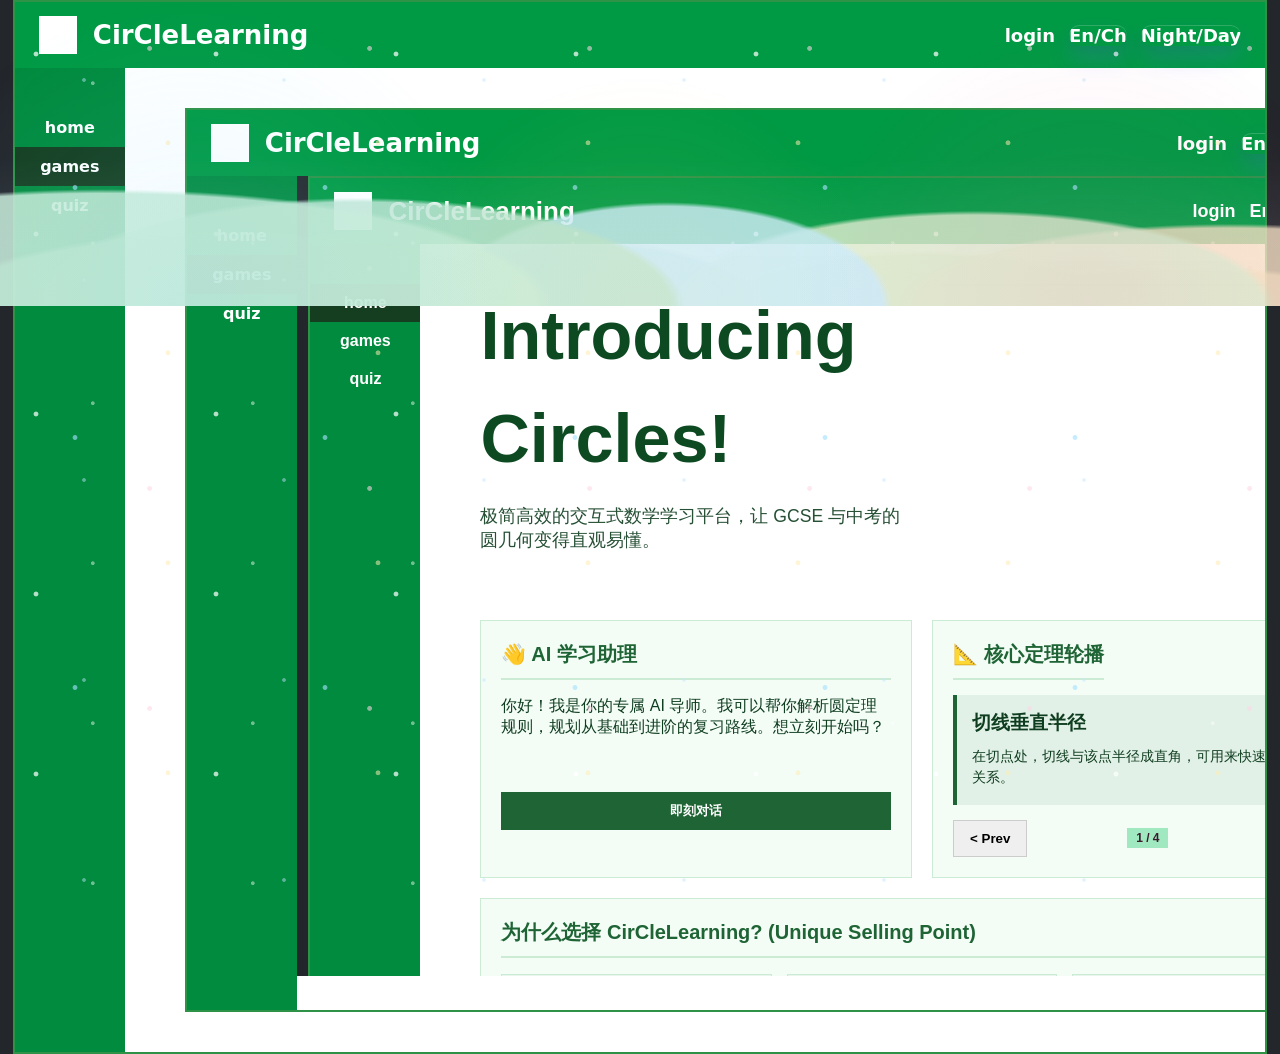
==== game.html @ 11c66ec5 "style: unify HTML UI with green template style and reorganize file structure" ====
<!doctype html>
<html lang="zh-CN">
<head>
  <meta charset="UTF-8" />
  <meta name="viewport" content="width=device-width, initial-scale=1.0" />
  <title>Circle Geometry Studio - Games</title>
  <link rel="stylesheet" href="styles/template.css" />
  <link rel="stylesheet" href="styles/game.css" />
</head>
<body class="doc_page">
  <div class="doc_container">
    <div class="doc_top_bar">
      <div class="top_brand">
        <div class="top_logo_square"></div>
        <div class="top_title">CirCleLearning</div>
      </div>
      <div class="top_actions">
        <span>login</span>
        <button id="toggle_lang">En/Ch</button>
        <button id="toggle_mode">Night/Day</button>
      </div>
    </div>
    
    <div class="doc_layout">
      <aside class="doc_sidebar">
        <a href="index.html" class="doc_nav_item ">home</a>
        <a href="game.html" class="doc_nav_item active">games</a>
        <a href="quiz.html" class="doc_nav_item ">quiz</a>
      </aside>

      <article class="doc_main">

  <div class="doc_container">
    <div class="doc_top_bar">
      <div class="top_brand">
        <div class="top_logo_square"></div>
        <div class="top_title">CirCleLearning</div>
      </div>
      <div class="top_actions">
        <span>login</span>
        <button id="toggle_lang">En/Ch</button>
        <button id="toggle_mode">Night/Day</button>
      </div>
    </div>
    
    <div class="doc_layout">
      <aside class="doc_sidebar">
        <a href="index.html" class="doc_nav_item">home</a>
        <a href="game.html" class="doc_nav_item active">games</a>
        <a href="quiz.html" class="doc_nav_item">quiz</a>
      </aside>

      <article class="doc_main" style="padding:0;">
        <iframe src="../index.html" style="width:100%; height:800px; border:none;"></iframe>
      </article>
    </div>
  </div>
      </article>
    </div>
  </div>
  <script src="assets/app.js"></script>
  <script src="assets/game.js"></script>
</body>
</html>
---- styles/template.css ----
:root {
  --theme_color: #1f6435;
  --sub_color: #3aa047;
  --highlight_color: #a0e8bf;
  --bg_color: #ffffff;
  --bg_color_night: #1a2f23;
  --text_color: #0f3d1f;
  --text_color_night: #e6f7ea;
  --card_color: #f3fdf6;
  --card_color_night: #112618;
  --line_color: #ccebd4;
  --line_color_night: #2d5e38;
}

* {
  box-sizing: border-box;
  border-radius: 0 !important;
}

body {
  margin: 0;
  font-family: "Trebuchet MS", "Segoe UI", sans-serif;
  background:
    radial-gradient(circle at 20% 12%, rgba(68, 113, 194, 0.2), transparent 40%),
    radial-gradient(circle at 80% 88%, rgba(232, 160, 191, 0.18), transparent 42%),
    var(--bg_color);
  color: var(--text_color);
}

body.night {
  background:
    radial-gradient(circle at 20% 12%, rgba(68, 113, 194, 0.15), transparent 40%),
    radial-gradient(circle at 80% 88%, rgba(232, 160, 191, 0.14), transparent 42%),
    var(--bg_color_night);
  color: var(--text_color_night);
}

a {
  color: inherit;
  text-decoration: none;
}

.site_header {
  position: sticky;
  top: 0;
  z-index: 10;
  background: linear-gradient(90deg, var(--theme_color), var(--sub_color));
  color: #fff;
  border-bottom: 3px solid #08214d;
}

.header_inner {
  width: min(1180px, 92vw);
  margin: 0 auto;
  display: flex;
  align-items: center;
  justify-content: space-between;
  gap: 14px;
  padding: 14px 0;
}

.brand {
  display: flex;
  align-items: center;
  gap: 10px;
  font-weight: 800;
  letter-spacing: 0.2px;
}

.brand img {
  width: 36px;
  height: 36px;
}

.header_tools {
  display: flex;
  align-items: center;
  gap: 10px;
}

.btn {
  border: 0;
  border-radius: 999px;
  padding: 10px 16px;
  font-weight: 700;
  cursor: pointer;
  transition: transform 0.2s ease, opacity 0.2s ease;
}

.btn:hover {
  transform: translateY(-1px);
}

.btn_primary {
  background: var(--theme_color);
  color: #fff;
}

.btn_secondary {
  background: var(--sub_color);
  color: #fff;
}

.btn_ghost {
  background: #fff;
  color: var(--theme_color);
}

body.night .btn_ghost {
  background: #2b1d57;
  color: #fff;
}

.page_main {
  width: min(1180px, 92vw);
  margin: 22px auto 46px;
  display: grid;
  gap: 18px;
}

.hero {
  display: grid;
  grid-template-columns: 1.05fr 0.95fr;
  gap: 18px;
  background: var(--card_color);
  border: 1px solid var(--line_color);
  border-radius: 20px;
  padding: 24px;
}

body.night .hero,
body.night .panel,
body.night .contact_box,
body.night .rule_show,
body.night .value_card,
body.night .challenge_card,
body.night .quiz_card {
  background: var(--card_color_night);
  border-color: var(--line_color_night);
}

.hero h1 {
  margin: 0;
  font-size: clamp(34px, 4vw, 56px);
  line-height: 1.05;
  color: var(--theme_color);
}

body.night .hero h1,
body.night .rule_show h2,
body.night .panel h2,
body.night .value_card h3,
body.night .challenge_card h3,
body.night .quiz_card h3 {
  color: #8fb5ff;
}

.hero p {
  margin: 10px 0 0;
  font-size: clamp(16px, 1.6vw, 20px);
  line-height: 1.45;
}

.hero_actions {
  display: flex;
  flex-wrap: wrap;
  gap: 10px;
  margin-top: 20px;
}

.hero_media {
  border-radius: 16px;
  border: 1px solid var(--line_color);
  overflow: hidden;
  background: #fff;
}

.hero_media img {
  width: 100%;
  height: 100%;
  object-fit: cover;
  display: block;
}

.grid_two {
  display: grid;
  grid-template-columns: 1fr 1fr;
  gap: 18px;
}

.panel,
.rule_show,
.contact_box,
.value_card,
.challenge_card,
.quiz_card {
  border: 1px solid var(--line_color);
  border-radius: 16px;
  background: var(--card_color);
  padding: 20px;
}

.panel h2,
.rule_show h2,
.contact_box h2,
.section_title {
  margin: 0;
  color: var(--theme_color);
  font-size: clamp(24px, 2.4vw, 34px);
}

.rule_item {
  margin-top: 14px;
  padding: 14px;
  border-radius: 12px;
  border: 1px dashed var(--sub_color);
  background: rgba(68, 113, 194, 0.08);
  min-height: 126px;
}

body.night .rule_item {
  background: rgba(143, 181, 255, 0.12);
}

.rule_item h3 {
  margin: 0;
  font-size: 20px;
}

.rule_item p {
  margin: 10px 0 0;
  line-height: 1.5;
}

.slider_ctrl {
  margin-top: 12px;
  display: flex;
  align-items: center;
  justify-content: space-between;
}

.badge {
  display: inline-block;
  padding: 3px 9px;
  border-radius: 999px;
  background: var(--highlight_color);
  color: #3c1a2d;
  font-size: 12px;
  font-weight: 700;
}

.value_grid {
  display: grid;
  grid-template-columns: repeat(3, minmax(0, 1fr));
  gap: 14px;
}

.value_card h3,
.challenge_card h3,
.quiz_card h3 {
  margin: 0 0 8px;
  font-size: 20px;
  color: var(--theme_color);
}

.value_card p,
.challenge_card p,
.quiz_card p {
  margin: 0;
  line-height: 1.45;
}

.form_grid {
  margin-top: 14px;
  display: grid;
  gap: 10px;
}

label {
  font-size: 14px;
  font-weight: 700;
}

input,
textarea,
select {
  width: 100%;
  border: 1px solid #b8caef;
  border-radius: 10px;
  padding: 11px 12px;
  font: inherit;
}

body.night input,
body.night textarea,
body.night select {
  border-color: #5f4e9f;
  background: #2a1d54;
  color: #f7f9ff;
}

textarea {
  min-height: 110px;
  resize: vertical;
}

.page_footer {
  width: min(1180px, 92vw);
  margin: 0 auto 34px;
  color: #4f6491;
  font-size: 14px;
}

body.night .page_footer {
  color: #a9b9ea;
}

.status_ok {
  color: #0f8c4a;
  font-weight: 700;
}

.status_bad {
  color: #9f2439;
  font-weight: 700;
}

@media (max-width: 980px) {
  .hero {
    grid-template-columns: 1fr;
  }

  .grid_two,
  .value_grid {
    grid-template-columns: 1fr;
  }
}

/* Development document layout: green top bar + deep green side nav + square corners. */
.doc_page {
  background: #23262b;
}

.doc_container {
  width: min(1280px, 98vw);
  margin: 0 auto;
  background: #f1f1f1;
  border: 2px solid #2e9346;
  border-radius: 0;
  overflow: hidden;
}

.doc_top_bar {
  height: 66px;
  background: #009a44;
  display: flex;
  align-items: center;
  justify-content: space-between;
  padding: 0 24px;
  color: white;
}

.top_brand {
  display: flex;
  align-items: center;
  gap: 16px;
}

.top_logo_square {
  width: 38px;
  height: 38px;
  background: white;
}

.top_title {
  font-size: 26px;
  font-weight: bold;
}

.top_actions {
  display: flex;
  align-items: center;
  gap: 14px;
  font-size: 18px;
  font-weight: bold;
}

.top_actions span,
.top_actions button {
  color: white;
  background: none;
  border: none;
  font: inherit;
  cursor: pointer;
  padding: 0;
}

.doc_layout {
  display: grid;
  grid-template-columns: 110px 1fr;
  min-height: calc(100vh - 66px);
}

.doc_sidebar {
  background: #008b3e;
  padding-top: 40px;
}

.doc_nav_item {
  display: block;
  width: 100%;
  padding: 10px 0;
  border: 0;
  background: transparent;
  color: white;
  text-align: center;
  font-size: 16px;
  font-weight: bold;
  cursor: pointer;
}

.doc_nav_item.active {
  background: #143e1f;
}

.doc_main {
  background: #ffffff;
  padding: 40px 60px;
}

.intro_layout {
  display: grid;
  grid-template-columns: 1fr 1fr;
  gap: 40px;
  align-items: flex-start;
}

.intro_text h1 {
  margin: 0;
  font-size: clamp(60px, 6vw, 90px);
  color: #0d4a22;
  font-weight: bold;
  line-height: 1.5;
}

.intro_image img {
  width: 100%;
  border: 1px solid #ddd;
}

/* Homepage Document Features Style */
.homepage_content {
  display: flex;
  flex-direction: column;
}

.content_grid {
  display: grid;
  grid-template-columns: 1fr 1fr;
  gap: 20px;
}

@media (max-width: 900px) {
  .content_grid, .intro_layout {
    grid-template-columns: 1fr;
  }
}

.card {
  background: var(--card_color);
  border: 1px solid var(--line_color);
  padding: 20px;
  color: var(--text_color);
}

body.night .card {
  background: var(--card_color_night);
  border-color: var(--line_color_night);
  color: var(--text_color_night);
}

.card h2 {
  margin-top: 0;
  color: var(--theme_color);
  font-size: 20px;
  border-bottom: 2px solid var(--line_color);
  padding-bottom: 10px;
}

.rule_box {
  background: rgba(31, 100, 53, 0.08);
  padding: 15px;
  min-height: 110px;
  border-left: 4px solid var(--theme_color);
}

body.night .rule_box {
  background: rgba(160, 232, 191, 0.1);
}

.slider_controls {
  display: flex;
  justify-content: space-between;
  margin-top: 15px;
  align-items: center;
}

.usp_grid {
  display: grid;
  grid-template-columns: repeat(3, 1fr);
  gap: 15px;
  margin-top: 15px;
}

@media (max-width: 768px) {
  .usp_grid {
    grid-template-columns: 1fr;
  }
}

.usp_item {
  background: rgba(31, 100, 53, 0.05);
  padding: 15px;
  border: 1px solid var(--line_color);
}

body.night .usp_item {
  background: rgba(160, 232, 191, 0.05);
  border-color: var(--line_color_night);
}

.usp_item h3 {
  margin: 0 0 10px 0;
  font-size: 16px;
  color: var(--sub_color);
}

.ad_placeholder {
  background: rgba(0, 0, 0, 0.02);
  border: 2px dashed var(--sub_color);
  height: 200px;
  display: flex;
  align-items: center;
  justify-content: center;
  text-align: center;
  color: #666;
  padding: 20px;
}

body.night .ad_placeholder {
  background: rgba(255, 255, 255, 0.02);
  color: #bbb;
}

.doc_title {
  margin: 0;
  font-size: clamp(38px, 4.2vw, 64px);
  line-height: 1.06;
  color: #1f6435;
  font-weight: 900;
}

.doc_lead {
  margin: 10px 0 0;
  font-size: clamp(15px, 1.3vw, 26px);
  line-height: 1.42;
  max-width: 960px;
}

.doc_grid {
  margin-top: 18px;
  display: grid;
  grid-template-columns: 1fr 1fr;
  gap: 10px;
}

.doc_card {
  background: #f7f7f7;
  border: 1px solid #d4d4d4;
  border-radius: 0;
  padding: 12px;
}

.doc_card h3 {
  margin: 0 0 8px;
  font-size: 34px;
  line-height: 1.03;
  color: #1f6435;
}

.doc_card ul {
  margin: 0;
  padding-left: 18px;
  line-height: 1.4;
  font-size: 12px;
}

.doc_block {
  margin-top: 12px;
  background: #f7f7f7;
  border: 1px solid #d4d4d4;
  border-radius: 0;
  padding: 10px;
}

.doc_block h3 {
  margin: 0 0 8px;
  color: #1f6435;
  font-size: 16px;
}

.doc_code {
  margin: 0;
  background: #eef3ef;
  border: 1px solid #d2ddd4;
  border-radius: 0;
  padding: 10px;
  font-size: 12px;
  line-height: 1.35;
  overflow-x: auto;
}

@media (max-width: 900px) {
  .doc_layout {
    grid-template-columns: 1fr;
  }

  .doc_sidebar {
    display: grid;
    grid-template-columns: repeat(2, minmax(0, 1fr));
    padding-top: 0;
  }

  .doc_grid {
    grid-template-columns: 1fr;
  }
}
---- styles/game.css ----
:root {
    --bg-1: #eef4ff;
    --bg-2: #dce8ff;
    --bg-3: #fff4e7;
    --bg-4: #f7f1ff;

    --surface: rgba(255, 255, 255, 0.72);
    --surface-strong: rgba(255, 255, 255, 0.84);
    --surface-soft: rgba(255, 249, 241, 0.78);

    --text-1: #23325f;
    --text-2: #55658f;
    --text-3: #7d88a8;

    --primary: #5c6cff;
    --primary-2: #7b5cff;
    --pink: #f45aa6;
    --gold: #ffb84d;
    --orange: #ff9a62;
    --green: #39c985;
    --cyan: #7ed7ff;

    --border-light: rgba(255,255,255,0.75);
    --border-soft: rgba(130, 160, 255, 0.16);

    --shadow-xs: 0 4px 10px rgba(68, 89, 170, 0.06);
    --shadow-sm: 0 10px 24px rgba(68, 89, 170, 0.10);
    --shadow-md: 0 18px 36px rgba(68, 89, 170, 0.14);
    --shadow-lg: 0 28px 56px rgba(68, 89, 170, 0.18);

    --radius-sm: 18px;
    --radius-md: 26px;
    --radius-lg: 34px;
    --radius-xl: 44px;

    --transition: 0.28s cubic-bezier(0.22, 1, 0.36, 1);
}

* {
    margin: 0;
    padding: 0;
    box-sizing: border-box;
}

html {
    min-height: 100%;
    scroll-behavior: smooth;
}

body {
    font-family: 'Quicksand', 'Inter', 'PingFang SC', 'Microsoft YaHei', system-ui, -apple-system, sans-serif;
    min-height: 100vh;
    color: var(--text-1);
    overflow-x: hidden;
    position: relative;
    background:
        radial-gradient(circle at 12% 18%, rgba(255,255,255,0.85) 0 8%, transparent 20%),
        radial-gradient(circle at 84% 16%, rgba(255,220,240,0.72) 0 7%, transparent 18%),
        radial-gradient(circle at 78% 78%, rgba(255,232,173,0.62) 0 8%, transparent 18%),
        radial-gradient(circle at 20% 78%, rgba(179,233,255,0.55) 0 7%, transparent 18%),
        linear-gradient(145deg, var(--bg-1) 0%, var(--bg-2) 35%, var(--bg-4) 68%, var(--bg-3) 100%);
    transition: background 0.4s ease, color 0.3s ease;
}

body::before,
body::after {
    content: "";
    position: fixed;
    inset: 0;
    pointer-events: none;
    z-index: 0;
}

body::before {
    background:
        radial-gradient(circle at 20% 30%, rgba(255,255,255,0.7) 0 2px, transparent 2.6px),
        radial-gradient(circle at 68% 22%, rgba(255,214,232,0.6) 0 2px, transparent 2.7px),
        radial-gradient(circle at 80% 68%, rgba(255,236,178,0.55) 0 2px, transparent 2.6px),
        radial-gradient(circle at 30% 75%, rgba(164,224,255,0.6) 0 2px, transparent 2.7px);
    background-size: 180px 180px, 220px 220px, 210px 210px, 250px 250px;
    animation: floatParticles 22s linear infinite;
    opacity: 0.95;
}

body::after {
    background:
        radial-gradient(circle at 50% 0%, rgba(255,255,255,0.22), transparent 32%),
        linear-gradient(to top, rgba(255,255,255,0.12), transparent 26%);
    animation: ambientGlow 8s ease-in-out infinite alternate;
}

@keyframes floatParticles {
    0% { transform: translate3d(0, 0, 0); }
    100% { transform: translate3d(-36px, 28px, 0); }
}

@keyframes ambientGlow {
    0% { opacity: 0.7; }
    100% { opacity: 1; }
}

.game-container {
    max-width: 1320px;
    margin: 0 auto;
    padding: 22px 24px 44px;
    position: relative;
    z-index: 2;
}

.game-container::before {
    content: "";
    position: absolute;
    inset: 0;
    pointer-events: none;
    background:
        radial-gradient(circle at top center, rgba(255,255,255,0.38), transparent 20%),
        linear-gradient(180deg, rgba(255,255,255,0.06), transparent 18%);
    z-index: -1;
}

/* Header */
.game-header {
    position: relative;
    text-align: center;
    margin-bottom: 32px;
    padding: 22px 28px 24px;
    border-radius: 999px;
    background:
        linear-gradient(135deg, rgba(255,255,255,0.78), rgba(255,247,238,0.70)),
        rgba(255,255,255,0.56);
    border: 1px solid var(--border-light);
    backdrop-filter: blur(14px) saturate(1.15);
    -webkit-backdrop-filter: blur(14px) saturate(1.15);
    box-shadow: var(--shadow-lg);
    overflow: hidden;
}

.game-header::before {
    content: "";
    position: absolute;
    inset: 0;
    pointer-events: none;
    background:
        radial-gradient(circle at 18% 18%, rgba(255,255,255,0.5), transparent 16%),
        radial-gradient(circle at 84% 30%, rgba(255,204,228,0.32), transparent 18%),
        linear-gradient(110deg, transparent 20%, rgba(255,255,255,0.24) 50%, transparent 80%);
    animation: sheenMove 9s linear infinite;
}

@keyframes sheenMove {
    0% { transform: translateX(-12%); }
    100% { transform: translateX(12%); }
}

#gameTitle {
    position: relative;
    z-index: 1;
    font-size: clamp(2rem, 4vw, 3rem);
    font-weight: 800;
    line-height: 1.1;
    letter-spacing: -0.04em;
    margin-bottom: 10px;
    background: linear-gradient(135deg, #3f5dd8, #7a44d7, #f45aa6);
    background-clip: text;
    -webkit-background-clip: text;
    color: transparent;
    text-shadow: 0 12px 30px rgba(110, 92, 255, 0.10);
}

.score-board {
    position: relative;
    z-index: 1;
    display: inline-flex;
    align-items: center;
    gap: 26px;
    flex-wrap: wrap;
    padding: 10px 22px;
    margin-top: 4px;
    border-radius: 999px;
    background: rgba(255,255,255,0.76);
    border: 1px solid rgba(255,255,255,0.85);
    box-shadow: inset 0 1px 0 rgba(255,255,255,0.8), var(--shadow-xs);
    font-size: 1.04rem;
    font-weight: 700;
    color: var(--text-1);
}

.control-group {
    position: relative;
    z-index: 1;
    display: flex;
    gap: 14px;
    margin-top: 18px;
    justify-content: center;
    flex-wrap: wrap;
}

button,
select {
    font-family: inherit;
    border: none;
    outline: none;
    border-radius: 999px !important;
    transition:
        transform var(--transition),
        box-shadow var(--transition),
        background var(--transition),
        opacity var(--transition),
        color var(--transition);
    cursor: pointer;
}

button {
    position: relative;
    overflow: hidden;
    padding: 10px 20px;
    font-size: 0.94rem;
    font-weight: 700;
    color: #fff;
    background: linear-gradient(135deg, var(--primary), var(--primary-2), #9f51f0);
    box-shadow:
        0 10px 20px rgba(98, 103, 255, 0.24),
        inset 0 1px 0 rgba(255,255,255,0.22);
}

button::before {
    content: "";
    position: absolute;
    inset: 0;
    pointer-events: none;
    background: linear-gradient(120deg, transparent 25%, rgba(255,255,255,0.35) 50%, transparent 75%);
    transform: translateX(-120%);
    transition: transform 0.65s ease;
}

button:hover {
    transform: translateY(-3px) scale(1.02);
    box-shadow:
        0 16px 28px rgba(98, 103, 255, 0.30),
        inset 0 1px 0 rgba(255,255,255,0.25);
}

button:hover::before {
    transform: translateX(120%);
}

button:active {
    transform: translateY(0) scale(0.98);
}

select {
    min-width: 130px;
    padding: 10px 16px;
    background: rgba(255,255,255,0.86);
    border: 1px solid rgba(194, 210, 255, 0.9);
    color: var(--text-1);
    font-weight: 600;
    box-shadow: var(--shadow-xs);
}

/* Level select */
.level-select {
    text-align: center;
}

.level-select h2 {
    font-size: clamp(1.7rem, 3vw, 2.2rem);
    font-weight: 800;
    letter-spacing: -0.03em;
    margin-bottom: 18px;
    background: linear-gradient(135deg, #3957d3, #9447da, #ff7394);
    background-clip: text;
    -webkit-background-clip: text;
    color: transparent;
}

.level-grid {
    display: grid;
    grid-template-columns: repeat(auto-fill, minmax(210px, 1fr));
    gap: 24px;
    margin-top: 28px;
}

.level-card {
    position: relative;
    overflow: hidden;
    text-align: center;
    padding: 22px 14px 18px;
    border-radius: 34px;
    cursor: pointer;
    background:
        linear-gradient(180deg, rgba(255,255,255,0.92), rgba(255,247,239,0.82)),
        rgba(255,255,255,0.68);
    border: 1px solid rgba(255,255,255,0.82);
    box-shadow: var(--shadow-md);
    backdrop-filter: blur(12px) saturate(1.15);
    -webkit-backdrop-filter: blur(12px) saturate(1.15);
    transition:
        transform var(--transition),
        box-shadow var(--transition),
        border-color var(--transition),
        background var(--transition),
        opacity var(--transition);
    isolation: isolate;
}

.level-card::before {
    content: "";
    position: absolute;
    left: -22px;
    top: -22px;
    width: 110px;
    height: 110px;
    border-radius: 50%;
    background: radial-gradient(circle, rgba(111,121,255,0.24), transparent 70%);
    animation: levelFloat 8s ease-in-out infinite alternate;
    z-index: -1;
}

.level-card::after {
    content: "✦";
    position: absolute;
    right: 16px;
    top: 14px;
    font-size: 1.4rem;
    color: rgba(244, 90, 166, 0.28);
    text-shadow: 0 0 10px rgba(244, 90, 166, 0.18);
}

@keyframes levelFloat {
    0% { transform: translate(0, 0) scale(1); }
    100% { transform: translate(14px, 10px) scale(1.08); }
}

.level-card:hover {
    transform: translateY(-10px) scale(1.02);
    background:
        linear-gradient(180deg, rgba(255,255,255,0.98), rgba(255,244,249,0.86)),
        rgba(255,255,255,0.82);
    border-color: rgba(244, 90, 166, 0.34);
    box-shadow:
        0 26px 44px rgba(92, 108, 255, 0.18),
        0 10px 20px rgba(244, 90, 166, 0.10);
}

.level-card.locked {
    opacity: 0.56;
    filter: grayscale(0.15);
    cursor: not-allowed;
    transform: none !important;
}

.level-card.locked::after {
    content: "🔒";
    color: rgba(96, 108, 140, 0.45);
}

.level-number {
    font-size: 2.55rem;
    line-height: 1;
    font-weight: 800;
    letter-spacing: -0.05em;
    margin-bottom: 8px;
    background: linear-gradient(145deg, #263a75, #6a4cd8, #ff7698);
    background-clip: text;
    -webkit-background-clip: text;
    color: transparent;
}

.level-stars {
    margin-top: 8px;
    font-size: 1.24rem;
    letter-spacing: 5px;
    color: var(--gold);
    text-shadow: 0 4px 12px rgba(255, 184, 77, 0.24);
}

.hidden {
    display: none !important;
}
.game-screen {
    display: grid;
    grid-template-columns: 1fr 330px;
    gap: 24px;
    padding: 22px;
    border-radius: 42px;
    position: relative;
    overflow: hidden;
    background:
        linear-gradient(180deg, rgba(255,255,255,0.54), rgba(255,249,242,0.40)),
        rgba(255,255,255,0.28);
    border: 1px solid rgba(255,255,255,0.58);
    box-shadow: var(--shadow-lg);
    backdrop-filter: blur(16px) saturate(1.18);
    -webkit-backdrop-filter: blur(16px) saturate(1.18);
}

.game-screen::before {
    content: "";
    position: absolute;
    inset: 0;
    pointer-events: none;
    background:
        radial-gradient(circle at 14% 16%, rgba(255,255,255,0.34), transparent 18%),
        radial-gradient(circle at 85% 20%, rgba(255,210,229,0.24), transparent 18%),
        radial-gradient(circle at 50% 100%, rgba(126,170,255,0.12), transparent 24%);
}

.game-top {
    grid-column: 1 / -1;
    display: flex;
    justify-content: space-between;
    align-items: center;
    gap: 14px;
    padding: 16px 24px;
    border-radius: 999px;
    background: rgba(255,255,255,0.78);
    border: 1px solid rgba(255,255,255,0.82);
    box-shadow: var(--shadow-sm);
    backdrop-filter: blur(10px);
    -webkit-backdrop-filter: blur(10px);
}

#levelTitle {
    font-size: 1.24rem;
    font-weight: 800;
    color: var(--text-1);
}

.level-info {
    display: flex;
    gap: 16px;
    flex-wrap: wrap;
    align-items: center;
    font-weight: 700;
    color: var(--text-2);
}

.mission-box {
    grid-column: 1 / -1;
    position: relative;
    overflow: hidden;
    padding: 18px 22px;
    border-radius: 28px;
    background: linear-gradient(135deg, rgba(255,245,214,0.96), rgba(255,235,247,0.90));
    border: 1px solid rgba(255,255,255,0.78);
    box-shadow: var(--shadow-sm);
}

.mission-box::before {
    content: "";
    position: absolute;
    left: 14px;
    top: 12px;
    bottom: 12px;
    width: 8px;
    border-radius: 999px;
    background: linear-gradient(180deg, var(--gold), var(--pink));
    box-shadow: 0 0 16px rgba(255, 162, 111, 0.30);
}

#missionTitle,
.mission-box h4 {
    margin-left: 16px;
    margin-bottom: 6px;
    font-size: 1.05rem;
    font-weight: 800;
    color: #9a5600;
}

#missionDesc,
.mission-box p {
    margin-left: 16px;
    color: #6d5e46;
    font-weight: 700;
    line-height: 1.65;
}

/* Canvas stage */
.canvas-container {
    position: relative;
    overflow: hidden;
    isolation: isolate;
    padding: 12px;
    border-radius: 34px;
    background:
        linear-gradient(180deg, rgba(255,255,255,0.84), rgba(255,249,241,0.72)),
        rgba(255,255,255,0.62);
    border: 1px solid rgba(255,255,255,0.84);
    box-shadow:
        0 30px 54px rgba(74, 95, 190, 0.18),
        inset 0 1px 0 rgba(255,255,255,0.85);
}

.canvas-container::before {
    content: "";
    position: absolute;
    inset: -8% -8% auto -8%;
    height: 58%;
    z-index: -1;
    pointer-events: none;
    background:
        radial-gradient(circle at 50% 20%, rgba(255,255,255,0.82), transparent 40%),
        radial-gradient(circle at 18% 26%, rgba(126,185,255,0.18), transparent 24%),
        radial-gradient(circle at 82% 28%, rgba(255,184,213,0.18), transparent 24%);
}

.canvas-container::after {
    content: "";
    position: absolute;
    inset: 0;
    border-radius: 34px;
    padding: 2px;
    background: linear-gradient(135deg, rgba(108,99,255,0.60), rgba(255,184,77,0.52), rgba(244,90,166,0.66));
    -webkit-mask:
        linear-gradient(#000 0 0) content-box,
        linear-gradient(#000 0 0);
    -webkit-mask-composite: xor;
    mask-composite: exclude;
    pointer-events: none;
    opacity: 0.88;
}

#gameCanvas {
    display: block;
    width: 100%;
    height: auto;
    border-radius: 26px;
    touch-action: none;
    cursor: grab;
    background:
        radial-gradient(circle at 50% 18%, rgba(255,255,255,0.94), rgba(242,248,255,0.96) 46%, rgba(233,241,255,0.98) 100%);
    box-shadow:
        inset 0 0 0 1px rgba(255,255,255,0.76),
        inset 0 -14px 28px rgba(95, 122, 255, 0.06);
}

#gameCanvas:active {
    cursor: grabbing;
}

/* Info panel = 学习反馈区 */
.info-box {
    position: relative;
    overflow: hidden;
    display: flex;
    flex-direction: column;
    gap: 18px;
    padding: 18px;
    border-radius: 30px;
    background:
        linear-gradient(180deg, rgba(255,255,255,0.84), rgba(255,247,240,0.76)),
        rgba(255,255,255,0.66);
    border: 1px solid rgba(255,255,255,0.84);
    box-shadow: var(--shadow-md);
    backdrop-filter: blur(10px);
    -webkit-backdrop-filter: blur(10px);
}

.info-box::before {
    content: "";
    position: absolute;
    right: -28px;
    bottom: -38px;
    width: 120px;
    height: 120px;
    border-radius: 50%;
    background: radial-gradient(circle, rgba(255,190,92,0.16), transparent 70%);
    pointer-events: none;
}

.theorem-box,
.hint-box,
.data-panel {
    position: relative;
    overflow: hidden;
    border-radius: 24px;
    padding: 15px 16px;
    box-shadow: var(--shadow-xs);
}

.theorem-box {
    background: linear-gradient(135deg, rgba(232,240,255,0.96), rgba(245,238,255,0.92));
    border: 1px solid rgba(220,229,255,0.96);
    color: var(--text-1);
    font-weight: 700;
}

.theorem-box::before {
    content: "📐";
    position: absolute;
    top: 10px;
    right: 14px;
    font-size: 1.2rem;
    opacity: 0.16;
}

.hint-box {
    background: linear-gradient(135deg, rgba(255,246,207,0.98), rgba(255,236,220,0.94));
    border: 1px solid rgba(255,230,176,0.95);
    color: #835000;
    font-weight: 700;
}

.hint-box::before {
    content: "✨";
    position: absolute;
    top: 10px;
    right: 14px;
    font-size: 1.2rem;
    opacity: 0.18;
}

.data-panel {
    background: linear-gradient(135deg, rgba(255,252,243,0.98), rgba(248,250,255,0.95));
    border: 1px solid rgba(235,240,255,0.98);
}

.data-item {
    display: flex;
    justify-content: space-between;
    align-items: center;
    gap: 12px;
    margin: 8px 0;
    padding: 10px 14px;
    border-radius: 16px;
    background: rgba(255,255,255,0.80);
    border: 1px solid rgba(239,243,255,0.96);
    box-shadow: inset 0 1px 0 rgba(255,255,255,0.8);
    color: var(--text-2);
    font-weight: 700;
}

.btn-group {
    display: flex;
    gap: 12px;
}

.btn-group button {
    flex: 1;
    min-height: 46px;
}

#submitBtn {
    background: linear-gradient(135deg, #4bcf88, #2eb872);
    box-shadow: 0 12px 24px rgba(46, 184, 114, 0.22);
}

#submitBtn:hover {
    box-shadow: 0 18px 30px rgba(46, 184, 114, 0.30);
}

#resetLevelBtn,
#backBtn {
    background: linear-gradient(135deg, var(--gold), var(--orange));
    box-shadow: 0 12px 24px rgba(255, 148, 86, 0.22);
}

#resetLevelBtn:hover,
#backBtn:hover {
    box-shadow: 0 18px 30px rgba(255, 148, 86, 0.30);
}
.modal {
    position: fixed;
    inset: 0;
    display: flex;
    align-items: center;
    justify-content: center;
    padding: 24px;
    background:
        radial-gradient(circle at center, rgba(255,255,255,0.08), rgba(0,0,0,0.48)),
        rgba(19, 26, 62, 0.28);
    backdrop-filter: blur(10px);
    -webkit-backdrop-filter: blur(10px);
    z-index: 100;
}

.modal-content {
    position: relative;
    width: min(92vw, 540px);
    padding: 32px 28px;
    text-align: center;
    border-radius: 34px;
    background:
        linear-gradient(180deg, rgba(255,255,255,0.94), rgba(255,246,238,0.90)),
        rgba(255,255,255,0.78);
    border: 1px solid rgba(255,255,255,0.84);
    box-shadow:
        0 30px 60px rgba(28, 40, 90, 0.24),
        inset 0 1px 0 rgba(255,255,255,0.82);
    animation: modalPop 0.28s ease;
}

.modal-content::before {
    content: "";
    position: absolute;
    inset: 0;
    border-radius: inherit;
    pointer-events: none;
    background:
        radial-gradient(circle at 18% 18%, rgba(255,255,255,0.5), transparent 18%),
        radial-gradient(circle at 82% 22%, rgba(255,207,223,0.28), transparent 18%);
}

@keyframes modalPop {
    from {
        opacity: 0;
        transform: translateY(14px) scale(0.96);
    }
    to {
        opacity: 1;
        transform: translateY(0) scale(1);
    }
}

.close {
    position: absolute;
    right: 18px;
    top: 16px;
    width: 38px;
    height: 38px;
    display: grid;
    place-items: center;
    border-radius: 50%;
    background: rgba(255,255,255,0.88);
    box-shadow: var(--shadow-xs);
    color: var(--text-2);
    font-size: 1.5rem;
    cursor: pointer;
    transition: transform var(--transition), box-shadow var(--transition);
}

.close:hover {
    transform: scale(1.08);
    box-shadow: var(--shadow-sm);
}

.pop-feedback {
    position: absolute;
    top: 50%;
    left: 50%;
    transform: translate(-50%, -50%);
    font-size: clamp(2.2rem, 5vw, 3.4rem);
    font-weight: 900;
    letter-spacing: -0.04em;
    background: linear-gradient(45deg, #ffcf5a, #ff8f5c, #ff5fa2);
    background-clip: text;
    -webkit-background-clip: text;
    color: transparent;
    text-shadow: 0 10px 24px rgba(255, 146, 94, 0.18);
    pointer-events: none;
    animation: pop 0.85s forwards;
}

@keyframes pop {
    0% {
        opacity: 0;
        transform: translate(-50%, -40%) scale(0.55);
    }
    35% {
        opacity: 1;
        transform: translate(-50%, -54%) scale(1.08);
    }
    100% {
        opacity: 0;
        transform: translate(-50%, -88%) scale(1);
    }
}

/* Footer */
.footer-rich {
    display: flex;
    flex-wrap: wrap;
    gap: 24px;
    margin-top: 40px;
    padding: 22px 24px;
    border-radius: 34px;
    background:
        linear-gradient(180deg, rgba(255,255,255,0.62), rgba(255,247,240,0.45)),
        rgba(255,255,255,0.34);
    border: 1px solid rgba(255,255,255,0.64);
    box-shadow: var(--shadow-md);
    backdrop-filter: blur(14px);
    -webkit-backdrop-filter: blur(14px);
}

.achievements-compact,
.fun-facts-side {
    position: relative;
    overflow: hidden;
    border-radius: 28px;
    border: 1px solid rgba(255,255,255,0.74);
    box-shadow: var(--shadow-sm);
}

.achievements-compact {
    flex: 2;
    min-width: 240px;
    padding: 16px 18px;
    background: linear-gradient(180deg, rgba(255,255,255,0.86), rgba(247,250,255,0.80));
}

.fun-facts-side {
    flex: 3;
    min-width: 260px;
    padding: 18px 22px;
    background: linear-gradient(135deg, rgba(255,249,238,0.94), rgba(255,240,228,0.88));
}

.compact-header {
    display: flex;
    justify-content: space-between;
    align-items: baseline;
    gap: 12px;
    margin-bottom: 14px;
    padding-bottom: 10px;
    border-bottom: 1px dashed rgba(255, 179, 71, 0.5);
    color: var(--text-1);
    font-size: 1.08rem;
    font-weight: 800;
}

.stars-progress-small {
    padding: 5px 12px;
    border-radius: 999px;
    background: linear-gradient(135deg, #2f467f, #4e62b5);
    color: #ffe083;
    font-size: 0.78rem;
    box-shadow: 0 8px 16px rgba(47, 70, 127, 0.16);
}

.compact-grid {
    display: flex;
    flex-wrap: wrap;
    gap: 12px;
    justify-content: flex-start;
}

.compact-grid .achievement-card {
    flex: 1 0 auto;
    min-width: 100px;
    text-align: center;
    padding: 10px 12px;
    border-radius: 20px;
    background: rgba(255,255,255,0.88);
    border: 1px solid rgba(231, 237, 255, 0.95);
    box-shadow: var(--shadow-xs);
    transition: transform var(--transition), box-shadow var(--transition), background var(--transition);
}

.compact-grid .achievement-card:hover {
    transform: translateY(-4px);
    box-shadow: var(--shadow-sm);
}

.compact-grid .achievement-card.locked {
    opacity: 0.72;
    filter: grayscale(0.3);
}

.compact-grid .achievement-card.unlocked {
    background: linear-gradient(135deg, rgba(255,247,221,0.96), rgba(255,234,220,0.92));
    border-color: rgba(255, 197, 98, 0.75);
}

.compact-grid .achievement-icon {
    font-size: 1.6rem;
    margin-bottom: 4px;
}

.compact-grid .achievement-name {
    font-size: 0.76rem;
    font-weight: 800;
    color: var(--text-1);
}

.compact-grid .achievement-desc {
    margin-top: 4px;
    font-size: 0.62rem;
    color: var(--text-2);
    line-height: 1.4;
}

.compact-grid .achievement-stars {
    display: inline-block;
    margin-top: 6px;
    padding: 3px 9px;
    border-radius: 999px;
    background: linear-gradient(135deg, #2f467f, #4b63b5);
    color: #ffe083;
    font-size: 0.68rem;
    font-weight: 700;
}

.next-achievement-hint {
    margin-top: 14px;
    padding: 8px 12px;
    border-radius: 16px;
    background: rgba(255, 242, 230, 0.92);
    color: #d4547d;
    font-size: 0.74rem;
    font-weight: 700;
    text-align: center;
    box-shadow: inset 0 1px 0 rgba(255,255,255,0.7);
}

.fun-facts-header {
    margin-bottom: 12px;
    font-size: 1rem;
    font-weight: 800;
    color: #d4547d;
}

.fun-fact-content {
    padding: 14px 16px;
    margin-bottom: 16px;
    border-radius: 22px;
    background: rgba(255,255,255,0.74);
    border: 1px solid rgba(255,255,255,0.80);
    color: var(--text-1);
    font-size: 0.95rem;
    line-height: 1.65;
    font-weight: 700;
    box-shadow: var(--shadow-xs);
    transition: transform var(--transition), opacity 0.3s ease;
}

.fun-fact-content:hover {
    transform: translateY(-2px);
}

.scoring-rules {
    margin-top: 20px;
    padding: 14px 16px;
    border-radius: 22px;
    background: rgba(255,255,255,0.78);
    border: 1px solid rgba(255,255,255,0.84);
    box-shadow: var(--shadow-xs);
}

.scoring-header {
    margin-bottom: 10px;
    font-size: 0.94rem;
    font-weight: 800;
    color: #d4547d;
}

.scoring-list {
    list-style: none;
    padding: 0;
}

.scoring-list li {
    display: flex;
    align-items: center;
    gap: 8px;
    padding: 6px 0;
    font-size: 0.78rem;
    line-height: 1.5;
    color: var(--text-2);
    border-bottom: 1px dashed rgba(187, 198, 230, 0.5);
}

.scoring-list li:last-child {
    border-bottom: none;
}

.scoring-list li strong {
    color: #ff8c5a;
}

/* Text tweaks */
#resultTitle,
#ruleTitle {
    margin-bottom: 12px;
    font-size: 1.6rem;
    font-weight: 800;
    color: var(--text-1);
}

#resultStar {
    margin-bottom: 12px;
    font-size: 2rem;
    letter-spacing: 4px;
    color: var(--gold);
}

#resultScore,
#resultDesc,
#ruleContent {
    color: var(--text-2);
    line-height: 1.7;
    font-weight: 700;
}

/* Responsive */
@media (max-width: 1080px) {
    .game-screen {
        grid-template-columns: 1fr;
    }

    .info-box {
        order: 3;
    }
}

@media (max-width: 780px) {
    .game-container {
        padding: 16px 14px 30px;
    }

    .game-header {
        border-radius: 36px;
        padding: 20px 16px;
    }

    .score-board {
        gap: 12px;
        justify-content: center;
        font-size: 0.95rem;
    }

    .game-top {
        flex-direction: column;
        align-items: flex-start;
        border-radius: 26px;
    }

    .mission-box,
    .canvas-container,
    .info-box,
    .footer-rich,
    .achievements-compact,
    .fun-facts-side,
    .modal-content {
        border-radius: 24px;
    }

    .btn-group {
        flex-direction: column;
    }

    .footer-rich {
        flex-direction: column;
        padding: 16px;
    }

    .level-grid {
        gap: 16px;
    }
}

@media (max-width: 520px) {
    #gameTitle {
        font-size: 1.8rem;
    }

    .control-group {
        gap: 10px;
    }

    button,
    select {
        width: 100%;
    }

    .score-board {
        width: 100%;
    }

    .compact-grid .achievement-card {
        min-width: calc(50% - 6px);
    }
}

/* High contrast */
body.high-contrast {
    background: #000 !important;
    color: #fff !important;
}

body.high-contrast::before,
body.high-contrast::after,
body.high-contrast .game-container::before,
body.high-contrast .game-header::before,
body.high-contrast .game-screen::before,
body.high-contrast .canvas-container::before,
body.high-contrast .info-box::before {
    display: none !important;
}

body.high-contrast .game-header,
body.high-contrast .level-card,
body.high-contrast .game-screen,
body.high-contrast .game-top,
body.high-contrast .mission-box,
body.high-contrast .canvas-container,
body.high-contrast .info-box,
body.high-contrast .theorem-box,
body.high-contrast .hint-box,
body.high-contrast .data-panel,
body.high-contrast .modal-content,
body.high-contrast .achievements-compact,
body.high-contrast .fun-facts-side,
body.high-contrast .scoring-rules {
    background: #111 !important;
    color: #fff !important;
    border: 1px solid #fff !important;
    box-shadow: none !important;
}

body.high-contrast .data-item,
body.high-contrast .score-board,
body.high-contrast .fun-fact-content,
body.high-contrast .compact-grid .achievement-card {
    background: #1a1a1a !important;
    color: #fff !important;
    border-color: #fff !important;
}

body.high-contrast button {
    background: #ff0 !important;
    color: #000 !important;
    box-shadow: none !important;
}

body.high-contrast select {
    background: #fff !important;
    color: #000 !important;
    border: 1px solid #fff !important;
}

body.high-contrast #gameTitle,
body.high-contrast .level-select h2,
body.high-contrast .level-number {
    background: none !important;
    color: #fff !important;
    -webkit-text-fill-color: #fff !important;
}

/* Reduced motion */
@media (prefers-reduced-motion: reduce) {
    *,
    *::before,
    *::after {
        animation: none !important;
        transition: none !important;
        scroll-behavior: auto !important;
    }
}
/* ===== 互动增强：关卡卡片信息层 ===== */
.level-card .level-name {
    font-weight: 800;
    color: #2f3f74;
    margin-top: 6px;
    font-size: 0.98rem;
}

.level-card .level-meta {
    margin-top: 10px;
    display: flex;
    flex-wrap: wrap;
    gap: 6px;
    justify-content: center;
}

.level-card .level-tag,
.level-card .level-diff {
    display: inline-flex;
    align-items: center;
    justify-content: center;
    padding: 4px 10px;
    border-radius: 999px;
    font-size: 0.68rem;
    font-weight: 700;
    line-height: 1;
    background: rgba(255,255,255,0.75);
    border: 1px solid rgba(207, 220, 255, 0.8);
    color: #516189;
}

.level-card .level-diff.diff-easy {
    background: rgba(226, 255, 237, 0.9);
    color: #1c8d53;
    border-color: rgba(115, 218, 160, 0.5);
}

.level-card .level-diff.diff-mid {
    background: rgba(255, 246, 221, 0.95);
    color: #b7791f;
    border-color: rgba(255, 199, 96, 0.55);
}

.level-card .level-diff.diff-hard {
    background: rgba(255, 232, 238, 0.95);
    color: #c54a74;
    border-color: rgba(255, 157, 185, 0.55);
}

.level-card .level-goal {
    margin-top: 10px;
    font-size: 0.72rem;
    line-height: 1.45;
    color: #5e6d98;
    background: rgba(255,255,255,0.56);
    border-radius: 16px;
    padding: 8px 10px;
}

.level-card .lock-tip {
    margin-top: 10px;
    font-size: 0.7rem;
    font-weight: 700;
    color: #8a5d74;
    background: rgba(255, 239, 245, 0.8);
    border-radius: 14px;
    padding: 6px 10px;
}

/* ===== 互动增强：画布状态 ===== */
.canvas-container {
    transition: box-shadow 0.25s ease, transform 0.25s ease, background 0.25s ease;
}

.canvas-container.on-track {
    box-shadow:
        0 0 0 2px rgba(126, 214, 255, 0.55),
        0 24px 40px -14px rgba(54, 167, 255, 0.32);
}

.canvas-container.near-target {
    box-shadow:
        0 0 0 3px rgba(255, 192, 76, 0.65),
        0 0 28px rgba(255, 190, 92, 0.25),
        0 24px 40px -14px rgba(255, 168, 63, 0.32);
    transform: translateY(-2px);
}

.canvas-container.milestone {
    animation: canvasCelebrate 0.9s ease;
}

@keyframes canvasCelebrate {
    0% { transform: scale(1); }
    30% { transform: scale(1.015); }
    100% { transform: scale(1); }
}

/* ===== 提示框分层 ===== */
.hint-box {
    transition: transform 0.25s ease, opacity 0.25s ease, box-shadow 0.25s ease, background 0.25s ease;
}

.hint-box.hint-normal {
    background: linear-gradient(135deg, #fff7d4, #fff0da);
    border-left-color: #ffb347;
}

.hint-box.hint-encourage {
    background: linear-gradient(135deg, #eefcff, #e5f5ff);
    border-left-color: #58c7ff;
    box-shadow: 0 10px 22px rgba(88, 199, 255, 0.16);
}

.hint-box.hint-deep {
    background: linear-gradient(135deg, #ffeef6, #fff3fb);
    border-left-color: #f45aa6;
    box-shadow: 0 10px 22px rgba(244, 90, 166, 0.14);
}

.hint-box.show-bump {
    animation: hintBump 0.45s ease;
}

@keyframes hintBump {
    0% { transform: scale(0.98) translateY(6px); opacity: 0.4; }
    100% { transform: scale(1) translateY(0); opacity: 1; }
}

/* ===== 不同类型的分数反馈 ===== */
.pop-feedback.feedback-explore {
    background: linear-gradient(45deg, #5ad1ff, #6f8cff);
    background-clip: text;
    -webkit-background-clip: text;
}

.pop-feedback.feedback-milestone {
    background: linear-gradient(45deg, #ffd54f, #ff8f5c, #ff5fa2);
    background-clip: text;
    -webkit-background-clip: text;
}

.pop-feedback.feedback-perfect {
    background: linear-gradient(45deg, #4cd67e, #1ec8a5);
    background-clip: text;
    -webkit-background-clip: text;
}

/* ===== 结果文案更像奖励卡 ===== */
#resultDesc {
    font-weight: 800;
    color: #5b6c99;
    line-height: 1.7;
}

/* ===== 移动端补充 ===== */
@media (max-width: 780px) {
    .level-card .level-goal {
        font-size: 0.68rem;
    }
}
/* =========================================
   背景升级：梦幻几何星轨风
   直接追加到 v4style.css 末尾即可
========================================= */

/* --- 全局背景色变量微调 --- */
:root {
    --bg-1: #edf3ff;
    --bg-2: #dfe9ff;
    --bg-3: #fff3e3;
    --bg-4: #f7f1ff;
    --bg-5: #eafcff;
}

/* --- 页面主背景：增加更清晰的层次感 --- */
body {
    background:
        radial-gradient(circle at 10% 14%, rgba(255,255,255,0.92) 0 7%, transparent 18%),
        radial-gradient(circle at 85% 12%, rgba(255,220,239,0.82) 0 7%, transparent 18%),
        radial-gradient(circle at 82% 80%, rgba(255,228,164,0.72) 0 8%, transparent 18%),
        radial-gradient(circle at 18% 82%, rgba(177,231,255,0.72) 0 8%, transparent 19%),
        radial-gradient(circle at 50% 0%, rgba(255,255,255,0.35), transparent 32%),
        linear-gradient(145deg, var(--bg-1) 0%, var(--bg-2) 30%, var(--bg-4) 64%, var(--bg-3) 100%);
    background-attachment: fixed;
}

/* --- 第一层：漂浮星点 + 柔和粒子 --- */
body::before {
    background:
        radial-gradient(circle at 20% 30%, rgba(255,255,255,0.78) 0 2px, transparent 2.8px),
        radial-gradient(circle at 68% 22%, rgba(255,214,232,0.62) 0 2px, transparent 2.8px),
        radial-gradient(circle at 80% 68%, rgba(255,236,178,0.58) 0 2px, transparent 2.8px),
        radial-gradient(circle at 30% 75%, rgba(164,224,255,0.68) 0 2px, transparent 2.8px),
        radial-gradient(circle at 58% 52%, rgba(255,255,255,0.48) 0 1.5px, transparent 2.2px),
        radial-gradient(circle at 42% 40%, rgba(195,232,255,0.5) 0 1.5px, transparent 2.2px);
    background-size:
        180px 180px,
        220px 220px,
        210px 210px,
        250px 250px,
        160px 160px,
        200px 200px;
    animation: floatParticles 26s linear infinite;
    opacity: 0.92;
}

/* --- 第二层：环境光 + 顶部天光 --- */
body::after {
    background:
        radial-gradient(circle at 50% -10%, rgba(255,255,255,0.34), transparent 36%),
        radial-gradient(circle at 14% 86%, rgba(126, 215, 255, 0.16), transparent 18%),
        radial-gradient(circle at 88% 78%, rgba(255, 184, 77, 0.14), transparent 18%),
        linear-gradient(to top, rgba(255,255,255,0.14), transparent 28%);
    animation: ambientGlow 9s ease-in-out infinite alternate;
    opacity: 1;
}

/* --- 容器外围包裹光：增强沉浸感 --- */
.game-container::before {
    background:
        radial-gradient(circle at 50% 0%, rgba(255,255,255,0.42), transparent 18%),
        radial-gradient(circle at 6% 18%, rgba(141, 214, 255, 0.12), transparent 18%),
        radial-gradient(circle at 96% 16%, rgba(255, 180, 220, 0.12), transparent 18%),
        radial-gradient(circle at 8% 92%, rgba(163, 230, 255, 0.10), transparent 18%),
        radial-gradient(circle at 92% 90%, rgba(255, 197, 122, 0.10), transparent 18%);
}

/* =========================================
   几何主题层：使用额外伪元素模拟星轨/轨道
========================================= */
.game-container::after {
    content: "";
    position: fixed;
    inset: 0;
    pointer-events: none;
    z-index: 1;
    opacity: 0.34;
    background:
        radial-gradient(circle at 12% 22%, transparent 0 120px, rgba(122, 162, 255, 0.08) 121px 123px, transparent 124px),
        radial-gradient(circle at 86% 20%, transparent 0 150px, rgba(244, 90, 166, 0.08) 151px 153px, transparent 154px),
        radial-gradient(circle at 82% 78%, transparent 0 118px, rgba(255, 184, 77, 0.08) 119px 121px, transparent 122px),
        radial-gradient(circle at 16% 80%, transparent 0 136px, rgba(126, 215, 255, 0.08) 137px 139px, transparent 140px),
        linear-gradient(115deg, transparent 49.6%, rgba(125, 155, 255, 0.06) 49.8%, rgba(125, 155, 255, 0.06) 50.2%, transparent 50.4%),
        linear-gradient(65deg, transparent 49.7%, rgba(255, 184, 77, 0.045) 49.9%, rgba(255, 184, 77, 0.045) 50.1%, transparent 50.3%);
    animation: orbitDrift 34s ease-in-out infinite alternate;
}

@keyframes orbitDrift {
    0% {
        transform: translate3d(0, 0, 0) scale(1);
    }
    100% {
        transform: translate3d(-10px, 8px, 0) scale(1.01);
    }
}

/* =========================================
   关卡页：更有探险入口感
========================================= */
#levelSelect {
    position: relative;
    z-index: 2;
}

#levelSelect::before {
    content: "";
    position: absolute;
    inset: -20px -10px auto -10px;
    height: 260px;
    pointer-events: none;
    background:
        radial-gradient(circle at 14% 38%, rgba(126, 215, 255, 0.16), transparent 22%),
        radial-gradient(circle at 84% 32%, rgba(244, 90, 166, 0.14), transparent 20%),
        radial-gradient(circle at 50% 10%, rgba(255,255,255,0.26), transparent 20%);
    filter: blur(10px);
    opacity: 0.95;
}

#levelSelect::after {
    content: "";
    position: absolute;
    inset: 0;
    pointer-events: none;
    opacity: 0.18;
    background:
        radial-gradient(circle at 22% 24%, transparent 0 72px, rgba(118, 132, 255, 0.10) 73px 74px, transparent 75px),
        radial-gradient(circle at 78% 30%, transparent 0 92px, rgba(244, 90, 166, 0.10) 93px 94px, transparent 95px),
        radial-gradient(circle at 18% 82%, transparent 0 82px, rgba(126, 215, 255, 0.10) 83px 84px, transparent 85px),
        radial-gradient(circle at 86% 78%, transparent 0 76px, rgba(255, 184, 77, 0.10) 77px 78px, transparent 79px);
}

/* =========================================
   游戏页：更聚焦、更安静
========================================= */
.game-screen::before {
    background:
        radial-gradient(circle at 50% 52%, rgba(255,255,255,0.22), transparent 28%),
        radial-gradient(circle at 12% 16%, rgba(255,255,255,0.20), transparent 18%),
        radial-gradient(circle at 86% 20%, rgba(255,210,229,0.16), transparent 16%),
        radial-gradient(circle at 50% 100%, rgba(126,170,255,0.10), transparent 22%);
}

/* 给游戏页增加很淡的轨道感，但避开中间主操作区 */
.game-screen::after {
    content: "";
    position: absolute;
    inset: 0;
    pointer-events: none;
    opacity: 0.15;
    background:
        radial-gradient(circle at 6% 50%, transparent 0 120px, rgba(126, 170, 255, 0.10) 121px 122px, transparent 123px),
        radial-gradient(circle at 96% 44%, transparent 0 104px, rgba(244, 90, 166, 0.09) 105px 106px, transparent 107px),
        linear-gradient(90deg, transparent 0%, rgba(255,255,255,0.04) 48%, transparent 52%, transparent 100%);
}

/* =========================================
   主舞台聚焦：canvas 背后的聚光和几何氛围
========================================= */
.canvas-container {
    background:
        linear-gradient(180deg, rgba(255,255,255,0.88), rgba(255,249,241,0.76)),
        rgba(255,255,255,0.64);
}

.canvas-container::before {
    inset: -10% -10% auto -10%;
    height: 62%;
    background:
        radial-gradient(circle at 50% 18%, rgba(255,255,255,0.92), transparent 42%),
        radial-gradient(circle at 16% 28%, rgba(126,185,255,0.22), transparent 24%),
        radial-gradient(circle at 84% 30%, rgba(255,184,213,0.22), transparent 24%),
        radial-gradient(circle at 50% 100%, rgba(255, 214, 126, 0.10), transparent 30%);
}

.canvas-container::after {
    background:
        linear-gradient(135deg, rgba(108,99,255,0.62), rgba(255,184,77,0.56), rgba(244,90,166,0.66));
    opacity: 0.92;
}

/* 画布内部背景更像“几何实验台” */
#gameCanvas {
    background:
        radial-gradient(circle at 50% 18%, rgba(255,255,255,0.96), rgba(242,248,255,0.98) 42%, rgba(234,242,255,1) 100%),
        linear-gradient(transparent 95%, rgba(120,150,255,0.03) 95%),
        linear-gradient(90deg, transparent 95%, rgba(120,150,255,0.03) 95%);
    background-size: auto, 40px 40px, 40px 40px;
}

/* =========================================
   页头和底部也吃到一点背景氛围，统一世界观
========================================= */
.game-header::before {
    background:
        radial-gradient(circle at 18% 18%, rgba(255,255,255,0.54), transparent 16%),
        radial-gradient(circle at 84% 30%, rgba(255,204,228,0.34), transparent 18%),
        radial-gradient(circle at 50% 0%, rgba(126, 215, 255, 0.12), transparent 20%),
        linear-gradient(110deg, transparent 20%, rgba(255,255,255,0.24) 50%, transparent 80%);
}

.footer-rich {
    background:
        linear-gradient(180deg, rgba(255,255,255,0.66), rgba(255,247,240,0.48)),
        rgba(255,255,255,0.38);
}

/* =========================================
   高对比度模式下，关闭复杂背景层
========================================= */
body.high-contrast .game-container::after,
body.high-contrast #levelSelect::before,
body.high-contrast #levelSelect::after,
body.high-contrast .game-screen::after {
    display: none !important;
}

/* =========================================
   减少动态偏好：进一步压缩背景动画
========================================= */
@media (prefers-reduced-motion: reduce) {
    .game-container::after {
        animation: none !important;
    }
}
/* =========================================
   去白化 + 游戏化层级增强
   直接追加到 v4style.css 末尾
========================================= */

:root {
    --panel-blue-1: rgba(224, 236, 255, 0.72);
    --panel-blue-2: rgba(204, 224, 255, 0.46);

    --panel-purple-1: rgba(238, 229, 255, 0.72);
    --panel-purple-2: rgba(220, 208, 255, 0.42);

    --panel-warm-1: rgba(255, 241, 214, 0.78);
    --panel-warm-2: rgba(255, 224, 209, 0.52);

    --panel-cyan-1: rgba(228, 247, 255, 0.74);
    --panel-cyan-2: rgba(208, 237, 255, 0.46);

    --panel-rose-1: rgba(255, 234, 243, 0.78);
    --panel-rose-2: rgba(255, 220, 233, 0.5);

    --line-blue: rgba(110, 146, 255, 0.24);
    --line-purple: rgba(154, 109, 255, 0.24);
    --line-gold: rgba(255, 183, 77, 0.28);
    --line-pink: rgba(244, 90, 166, 0.24);
    --line-cyan: rgba(88, 199, 255, 0.24);

    --glow-blue: 0 0 0 1px rgba(117, 153, 255, 0.12), 0 14px 30px rgba(87, 118, 214, 0.12);
    --glow-purple: 0 0 0 1px rgba(166, 121, 255, 0.12), 0 14px 30px rgba(132, 93, 212, 0.12);
    --glow-warm: 0 0 0 1px rgba(255, 183, 77, 0.12), 0 14px 30px rgba(255, 163, 93, 0.12);
}

/* 统一减少“纯白边”的存在感 */
.game-header,
.level-card,
.game-screen,
.game-top,
.mission-box,
.canvas-container,
.info-box,
.theorem-box,
.hint-box,
.data-panel,
.modal-content,
.achievements-compact,
.fun-facts-side,
.scoring-rules,
.score-board,
.data-item,
.fun-fact-content,
.compact-grid .achievement-card {
    border-color: transparent;
}

/* =========================================
   顶部 Header：白改为带蓝紫倾向的梦幻玻璃
========================================= */
.game-header {
    background:
        linear-gradient(135deg, rgba(235, 242, 255, 0.74), rgba(247, 236, 255, 0.62)),
        rgba(255,255,255,0.26);
    border: 1px solid rgba(132, 152, 255, 0.16);
    box-shadow:
        0 20px 40px rgba(88, 110, 196, 0.14),
        inset 0 1px 0 rgba(255,255,255,0.26);
}

.score-board {
    background:
        linear-gradient(135deg, rgba(236, 244, 255, 0.72), rgba(247, 239, 255, 0.64));
    border: 1px solid rgba(126, 150, 255, 0.18);
    box-shadow:
        inset 0 1px 0 rgba(255,255,255,0.22),
        0 8px 18px rgba(82, 105, 190, 0.10);
}

/* =========================================
   关卡卡片：从白卡改成蓝紫梦幻卡
========================================= */
.level-card {
    background:
        linear-gradient(145deg, rgba(233, 242, 255, 0.74), rgba(243, 234, 255, 0.62)),
        rgba(255,255,255,0.18);
    border: 1px solid rgba(128, 146, 255, 0.18);
    box-shadow:
        0 18px 36px rgba(80, 102, 184, 0.14),
        0 8px 16px rgba(135, 101, 211, 0.08);
}

.level-card:hover {
    background:
        linear-gradient(145deg, rgba(237, 245, 255, 0.84), rgba(248, 236, 250, 0.74)),
        rgba(255,255,255,0.22);
    border: 1px solid rgba(180, 118, 255, 0.24);
    box-shadow:
        0 24px 42px rgba(83, 108, 198, 0.18),
        0 10px 20px rgba(244, 90, 166, 0.10);
}

.level-card.locked {
    background:
        linear-gradient(145deg, rgba(222, 228, 243, 0.58), rgba(233, 229, 242, 0.48));
    border: 1px solid rgba(128, 140, 172, 0.14);
}

.level-card .level-tag,
.level-card .level-diff,
.level-card .level-goal {
    background: rgba(255,255,255,0.28);
    border-color: rgba(126, 150, 255, 0.16);
    backdrop-filter: blur(8px);
    -webkit-backdrop-filter: blur(8px);
}

/* =========================================
   主容器：减少纯白，整体更像游戏舞台
========================================= */
.game-screen {
    background:
        linear-gradient(180deg, rgba(230, 239, 255, 0.40), rgba(246, 235, 255, 0.28)),
        rgba(255,255,255,0.10);
    border: 1px solid rgba(130, 150, 255, 0.14);
    box-shadow:
        0 28px 56px rgba(66, 88, 165, 0.16),
        inset 0 1px 0 rgba(255,255,255,0.14);
}

.game-top {
    background:
        linear-gradient(135deg, rgba(233, 243, 255, 0.72), rgba(248, 236, 247, 0.64));
    border: 1px solid rgba(132, 154, 255, 0.16);
    box-shadow:
        0 12px 24px rgba(87, 109, 190, 0.10);
}

/* =========================================
   任务卡：暖色引导感更明确
========================================= */
.mission-box {
    background:
        linear-gradient(135deg, rgba(255, 241, 214, 0.86), rgba(255, 228, 221, 0.74));
    border: 1px solid rgba(255, 183, 77, 0.22);
    box-shadow:
        0 14px 28px rgba(255, 170, 99, 0.12);
}

/* =========================================
   主舞台 canvas：偏蓝紫实验台质感
========================================= */
.canvas-container {
    background:
        linear-gradient(180deg, rgba(226, 238, 255, 0.74), rgba(236, 231, 255, 0.54)),
        rgba(255,255,255,0.14);
    border: 1px solid rgba(116, 145, 255, 0.22);
    box-shadow:
        0 28px 50px rgba(70, 95, 184, 0.18),
        0 0 0 1px rgba(121, 150, 255, 0.10),
        inset 0 1px 0 rgba(255,255,255,0.18);
}

.canvas-container::after {
    background:
        linear-gradient(135deg, rgba(100, 123, 255, 0.56), rgba(131, 92, 255, 0.42), rgba(244, 90, 166, 0.48));
    opacity: 0.82;
}

#gameCanvas {
    background:
        radial-gradient(circle at 50% 18%, rgba(255,255,255,0.94), rgba(236,244,255,0.96) 42%, rgba(225,236,255,0.98) 100%),
        linear-gradient(transparent 95%, rgba(120,150,255,0.035) 95%),
        linear-gradient(90deg, transparent 95%, rgba(120,150,255,0.035) 95%);
    box-shadow:
        inset 0 0 0 1px rgba(140, 165, 255, 0.10),
        inset 0 -16px 30px rgba(92, 120, 214, 0.08);
}

/* =========================================
   右侧信息区：从白面板改成蓝紫知识舱
========================================= */
.info-box {
    background:
        linear-gradient(180deg, rgba(231, 240, 255, 0.68), rgba(241, 233, 255, 0.54)),
        rgba(255,255,255,0.14);
    border: 1px solid rgba(126, 150, 255, 0.18);
    box-shadow:
        0 18px 36px rgba(76, 99, 182, 0.14),
        inset 0 1px 0 rgba(255,255,255,0.18);
}

/* 定理卡：理性、偏冷 */
.theorem-box {
    background:
        linear-gradient(135deg, rgba(223, 236, 255, 0.84), rgba(237, 229, 255, 0.72));
    border: 1px solid rgba(126, 150, 255, 0.20);
    box-shadow: var(--glow-blue);
}

/* 提示卡：偏暖，引导感 */
.hint-box {
    background:
        linear-gradient(135deg, rgba(255, 242, 214, 0.92), rgba(255, 226, 213, 0.78));
    border: 1px solid rgba(255, 183, 77, 0.24);
    box-shadow: var(--glow-warm);
}

/* 数据区：更冷静、更仪表感 */
.data-panel {
    background:
        linear-gradient(135deg, rgba(229, 245, 255, 0.84), rgba(225, 236, 255, 0.72));
    border: 1px solid rgba(88, 199, 255, 0.20);
    box-shadow:
        0 12px 26px rgba(88, 159, 255, 0.10);
}

.data-item {
    background:
        linear-gradient(135deg, rgba(245, 251, 255, 0.70), rgba(233, 244, 255, 0.52));
    border: 1px solid rgba(130, 176, 255, 0.14);
    box-shadow:
        0 6px 14px rgba(77, 110, 191, 0.06);
    color: #4f628f;
}

/* =========================================
   Footer 区：降低工具感，增强奖励感
========================================= */
.footer-rich {
    background:
        linear-gradient(180deg, rgba(234, 241, 255, 0.42), rgba(255, 238, 229, 0.28)),
        rgba(255,255,255,0.08);
    border: 1px solid rgba(132, 150, 255, 0.12);
    box-shadow:
        0 18px 38px rgba(85, 103, 176, 0.10);
}

.achievements-compact {
    background:
        linear-gradient(180deg, rgba(234, 242, 255, 0.66), rgba(242, 235, 255, 0.54));
    border: 1px solid rgba(126, 150, 255, 0.16);
}

.fun-facts-side {
    background:
        linear-gradient(135deg, rgba(255, 246, 230, 0.72), rgba(255, 232, 221, 0.56));
    border: 1px solid rgba(255, 183, 77, 0.16);
}

.fun-fact-content {
    background:
        linear-gradient(135deg, rgba(255,255,255,0.34), rgba(255,245,236,0.22));
    border: 1px solid rgba(255, 183, 77, 0.12);
    box-shadow:
        0 8px 18px rgba(255, 163, 93, 0.08);
}

.scoring-rules {
    background:
        linear-gradient(135deg, rgba(255, 247, 229, 0.70), rgba(255, 236, 223, 0.52));
    border: 1px solid rgba(255, 183, 77, 0.14);
}

/* 成就卡去白化 */
.compact-grid .achievement-card {
    background:
        linear-gradient(135deg, rgba(239, 245, 255, 0.62), rgba(248, 238, 255, 0.50));
    border: 1px solid rgba(126, 150, 255, 0.14);
    box-shadow:
        0 8px 16px rgba(82, 106, 189, 0.08);
}

.compact-grid .achievement-card.unlocked {
    background:
        linear-gradient(135deg, rgba(255, 246, 220, 0.82), rgba(255, 231, 214, 0.66));
    border: 1px solid rgba(255, 183, 77, 0.18);
    box-shadow:
        0 10px 20px rgba(255, 173, 96, 0.10);
}

/* =========================================
   弹窗：从白弹窗改成奖励结算卡
========================================= */
.modal-content {
    background:
        linear-gradient(180deg, rgba(255, 241, 234, 0.82), rgba(245, 234, 255, 0.68)),
        rgba(255,255,255,0.14);
    border: 1px solid rgba(244, 90, 166, 0.16);
    box-shadow:
        0 30px 60px rgba(79, 68, 126, 0.22),
        0 0 0 1px rgba(255, 183, 77, 0.08),
        inset 0 1px 0 rgba(255,255,255,0.18);
}

.close {
    background:
        linear-gradient(135deg, rgba(239, 245, 255, 0.78), rgba(255, 235, 244, 0.66));
    border: 1px solid rgba(133, 152, 255, 0.14);
    box-shadow:
        0 8px 18px rgba(88, 104, 184, 0.10);
}

/* =========================================
   按钮本身再统一一点游戏材质感
========================================= */
button {
    box-shadow:
        0 12px 22px rgba(98, 103, 255, 0.22),
        0 4px 12px rgba(30, 40, 90, 0.06),
        inset 0 1px 0 rgba(255,255,255,0.18);
}

/* =========================================
   高对比度模式不吃这些去白化效果
========================================= */
body.high-contrast .game-header,
body.high-contrast .score-board,
body.high-contrast .level-card,
body.high-contrast .game-screen,
body.high-contrast .game-top,
body.high-contrast .mission-box,
body.high-contrast .canvas-container,
body.high-contrast .info-box,
body.high-contrast .theorem-box,
body.high-contrast .hint-box,
body.high-contrast .data-panel,
body.high-contrast .modal-content,
body.high-contrast .achievements-compact,
body.high-contrast .fun-facts-side,
body.high-contrast .scoring-rules,
body.high-contrast .data-item,
body.high-contrast .fun-fact-content,
body.high-contrast .compact-grid .achievement-card {
    background: #111 !important;
    border: 1px solid #fff !important;
    box-shadow: none !important;
}
/* =========================================
   探索中心 / 游戏大厅增强
========================================= */

.explore-hub {
    display: grid;
    grid-template-columns: 1.2fr 1fr 1fr;
    gap: 18px;
    margin: 0 0 26px;
    position: relative;
}

.hero-panel {
    position: relative;
    overflow: hidden;
    border-radius: 28px;
    padding: 18px 18px 16px;
    border: 1px solid rgba(126, 150, 255, 0.16);
    box-shadow: 0 18px 34px rgba(78, 100, 184, 0.12);
    backdrop-filter: blur(12px);
    -webkit-backdrop-filter: blur(12px);
    min-height: 140px;
    display: flex;
    flex-direction: column;
}

.hero-panel::before {
    content: "";
    position: absolute;
    inset: 0;
    pointer-events: none;
    background:
        radial-gradient(circle at 18% 20%, rgba(255,255,255,0.28), transparent 18%),
        radial-gradient(circle at 86% 24%, rgba(255,255,255,0.18), transparent 18%);
}

.today-panel {
    background:
        linear-gradient(135deg, rgba(238, 245, 255, 0.78), rgba(246, 236, 255, 0.66));
}

.progress-panel {
    background:
        linear-gradient(135deg, rgba(230, 249, 255, 0.78), rgba(231, 239, 255, 0.64));
}

.guide-panel {
    background:
        linear-gradient(135deg, rgba(255, 244, 220, 0.82), rgba(255, 232, 225, 0.64));
}

.hero-badge {
    display: inline-flex;
    align-items: center;
    gap: 6px;
    padding: 6px 12px;
    border-radius: 999px;
    background: rgba(255,255,255,0.30);
    border: 1px solid rgba(255,255,255,0.24);
    font-size: 0.76rem;
    font-weight: 800;
    color: #42538b;
    margin-bottom: 12px;
}

#todayTitle {
    font-size: 1.25rem;
    font-weight: 800;
    color: #243667;
    margin-bottom: 8px;
}

#todayDesc {
    color: #5c6c96;
    font-weight: 700;
    line-height: 1.6;
    margin-bottom: 14px;
}

#todayChallengeBtn {
    min-height: 44px;
    margin-top: auto;
}

.progress-stats {
    display: grid;
    gap: 10px;
    margin-bottom: 12px;
}

.progress-item {
    display: flex;
    align-items: center;
    justify-content: space-between;
    gap: 12px;
    padding: 10px 12px;
    border-radius: 16px;
    background: rgba(255,255,255,0.26);
    border: 1px solid rgba(255,255,255,0.22);
}

.progress-label {
    font-size: 0.82rem;
    font-weight: 700;
    color: #5a6993;
}

.progress-item strong {
    color: #243667;
    font-size: 0.96rem;
}

.progress-bar {
    height: 12px;
    border-radius: 999px;
    overflow: hidden;
    background: rgba(255,255,255,0.24);
    border: 1px solid rgba(255,255,255,0.20);
    margin-bottom: 10px;
}

.progress-fill {
    height: 100%;
    width: 0%;
    border-radius: inherit;
    background: linear-gradient(90deg, #5c6cff, #58c7ff, #4bcf88);
    box-shadow: 0 0 16px rgba(88, 199, 255, 0.20);
    transition: width 0.5s ease;
}

.progress-tip {
    font-size: 0.78rem;
    font-weight: 700;
    color: #5570a0;
    line-height: 1.5;
}

.quick-guide {
    list-style: none;
    padding: 0;
    display: grid;
    gap: 10px;
}

.quick-guide li {
    position: relative;
    padding: 10px 12px 10px 36px;
    border-radius: 16px;
    background: rgba(255,255,255,0.24);
    border: 1px solid rgba(255,255,255,0.20);
    color: #6d5e46;
    font-size: 0.84rem;
    font-weight: 700;
    line-height: 1.5;
}

.quick-guide li::before {
    content: "✦";
    position: absolute;
    left: 14px;
    top: 10px;
    color: #f45aa6;
    font-size: 0.95rem;
}

.level-path-strip {
    display: flex;
    align-items: center;
    justify-content: center;
    gap: 10px;
    flex-wrap: wrap;
    margin-bottom: 16px;
    padding: 10px 14px;
    border-radius: 999px;
    background:
        linear-gradient(135deg, rgba(232, 241, 255, 0.62), rgba(248, 236, 250, 0.54));
    border: 1px solid rgba(126, 150, 255, 0.14);
    box-shadow: 0 12px 24px rgba(80, 102, 184, 0.08);
}

.path-node {
    padding: 6px 12px;
    border-radius: 999px;
    background: rgba(255,255,255,0.26);
    border: 1px solid rgba(255,255,255,0.22);
    font-size: 0.74rem;
    font-weight: 800;
    color: #52638d;
}

.path-node.active {
    background: linear-gradient(135deg, rgba(255, 237, 210, 0.84), rgba(255, 223, 214, 0.74));
    color: #9a5600;
    box-shadow: 0 8px 16px rgba(255, 170, 99, 0.14);
}

.path-line {
    width: 24px;
    height: 2px;
    border-radius: 999px;
    background: linear-gradient(90deg, rgba(108,99,255,0.6), rgba(244,90,166,0.4));
}

/* 成就区强化：最近解锁与下一个目标 */
.achievements-compact::after {
    content: attr(data-achievement-tip);
    display: block;
    margin-top: 12px;
    padding: 10px 12px;
    border-radius: 16px;
    background: linear-gradient(135deg, rgba(255,247,221,0.82), rgba(255,231,214,0.72));
    color: #8a5b1b;
    font-size: 0.76rem;
    font-weight: 800;
    line-height: 1.5;
    box-shadow: 0 8px 16px rgba(255, 173, 96, 0.08);
}

/* 趣味知识区升级成卡片轮播容器风格 */
.fun-facts-side {
    position: relative;
}

.fun-facts-side::before {
    content: "✦";
    position: absolute;
    top: 14px;
    right: 16px;
    font-size: 1rem;
    color: rgba(244, 90, 166, 0.25);
}

.fun-fact-content.is-switching {
    opacity: 0.45;
    transform: translateY(4px);
}

/* 页面轻互动 */
.explore-hub .hero-panel,
.level-path-strip,
.fun-fact-content,
.achievements-compact {
    transition: transform 0.28s ease, box-shadow 0.28s ease, opacity 0.28s ease;
}

.explore-hub .hero-panel:hover,
.level-path-strip:hover,
.achievements-compact:hover {
    transform: translateY(-3px);
    box-shadow: 0 20px 36px rgba(80, 102, 184, 0.14);
}

/* 响应式 */
@media (max-width: 980px) {
    .explore-hub {
        grid-template-columns: 1fr;
    }
}

@media (max-width: 780px) {
    .level-path-strip {
        border-radius: 22px;
        justify-content: flex-start;
    }
}
/* =========================================
   1) 弱化方框边框感
========================================= */

/* 全局：降低“框线感”，改成更空气感的边缘 */
.game-header,
.score-board,
.level-card,
.game-screen,
.game-top,
.mission-box,
.canvas-container,
.info-box,
.theorem-box,
.hint-box,
.data-panel,
.modal-content,
.achievements-compact,
.fun-facts-side,
.scoring-rules,
.fun-fact-content,
.data-item,
.compact-grid .achievement-card {
    border-width: 1px !important;
    border-style: solid !important;
    border-color: rgba(255, 255, 255, 0.08) !important;
}

/* 用更柔和的阴影承担层次，而不是依赖边框 */
.level-card,
.info-box,
.achievements-compact,
.fun-facts-side,
.modal-content {
    box-shadow:
        0 14px 28px rgba(73, 94, 176, 0.10),
        0 4px 10px rgba(0, 0, 0, 0.03),
        inset 0 1px 0 rgba(255,255,255,0.10) !important;
}

/* 主舞台保留聚焦，但边框感更弱 */
.canvas-container {
    border-color: rgba(120, 150, 255, 0.12) !important;
    box-shadow:
        0 26px 48px rgba(70, 95, 184, 0.16),
        0 0 0 1px rgba(121, 150, 255, 0.06),
        inset 0 1px 0 rgba(255,255,255,0.10) !important;
}

/* 知识 / 提示 / 数据区：边框进一步淡化 */
.theorem-box,
.hint-box,
.data-panel,
.data-item {
    border-color: rgba(255,255,255,0.06) !important;
    box-shadow:
        0 8px 18px rgba(80, 104, 188, 0.06),
        inset 0 1px 0 rgba(255,255,255,0.08) !important;
}

/* Header 顶部不再像一整块厚玻璃 */
.game-header {
    border-color: rgba(132, 152, 255, 0.10) !important;
    box-shadow:
        0 18px 34px rgba(88, 110, 196, 0.12),
        inset 0 1px 0 rgba(255,255,255,0.12) !important;
}

.score-board {
    border-color: rgba(132, 152, 255, 0.08) !important;
    box-shadow:
        inset 0 1px 0 rgba(255,255,255,0.10),
        0 6px 14px rgba(82, 105, 190, 0.08) !important;
}

/* 弹窗也别太像“硬边框盒子” */
.modal-content {
    border-color: rgba(244, 90, 166, 0.10) !important;
}

/* =========================================
   2) 底部背景渲染更丰富：几何星图尾厅
========================================= */

.footer-rich {
    position: relative;
    overflow: hidden;
    background:
        radial-gradient(circle at 12% 18%, rgba(126, 215, 255, 0.12), transparent 22%),
        radial-gradient(circle at 88% 20%, rgba(244, 90, 166, 0.10), transparent 20%),
        radial-gradient(circle at 18% 86%, rgba(255, 184, 77, 0.10), transparent 22%),
        radial-gradient(circle at 82% 82%, rgba(140, 122, 255, 0.10), transparent 24%),
        linear-gradient(180deg, rgba(231, 240, 255, 0.42), rgba(255, 239, 228, 0.28)),
        rgba(255,255,255,0.08) !important;
    border-color: rgba(132, 150, 255, 0.10) !important;
    box-shadow:
        0 20px 42px rgba(85, 103, 176, 0.10),
        inset 0 1px 0 rgba(255,255,255,0.08) !important;
}

/* 底部额外几何轨道层 */
.footer-rich::before {
    content: "";
    position: absolute;
    inset: 0;
    pointer-events: none;
    opacity: 0.22;
    background:
        radial-gradient(circle at 16% 30%, transparent 0 78px, rgba(126, 170, 255, 0.12) 79px 80px, transparent 81px),
        radial-gradient(circle at 84% 36%, transparent 0 96px, rgba(244, 90, 166, 0.10) 97px 98px, transparent 99px),
        radial-gradient(circle at 22% 84%, transparent 0 72px, rgba(255, 184, 77, 0.10) 73px 74px, transparent 75px),
        linear-gradient(115deg, transparent 49.7%, rgba(125, 155, 255, 0.05) 49.9%, rgba(125, 155, 255, 0.05) 50.1%, transparent 50.3%);
}

/* 底部漂浮星点层 */
.footer-rich::after {
    content: "";
    position: absolute;
    inset: 0;
    pointer-events: none;
    opacity: 0.42;
    background:
        radial-gradient(circle at 14% 28%, rgba(255,255,255,0.52) 0 2px, transparent 2.8px),
        radial-gradient(circle at 78% 22%, rgba(255,220,239,0.42) 0 2px, transparent 2.8px),
        radial-gradient(circle at 72% 78%, rgba(255,230,178,0.40) 0 2px, transparent 2.8px),
        radial-gradient(circle at 28% 74%, rgba(164,224,255,0.44) 0 2px, transparent 2.8px);
    background-size: 180px 180px, 220px 220px, 210px 210px, 200px 200px;
}

/* 让底部两大区块更像“漂浮内容层”，不是硬盒子 */
.achievements-compact,
.fun-facts-side {
    position: relative;
    background:
        linear-gradient(180deg, rgba(236, 243, 255, 0.50), rgba(247, 236, 255, 0.34)),
        rgba(255,255,255,0.06) !important;
    border-color: rgba(255,255,255,0.08) !important;
    backdrop-filter: blur(14px);
    -webkit-backdrop-filter: blur(14px);
}

/* 左侧成就区：偏冷色 */
.achievements-compact {
    box-shadow:
        0 14px 28px rgba(83, 108, 198, 0.10),
        inset 0 1px 0 rgba(255,255,255,0.08) !important;
}

/* 右侧知识区：偏暖色 */
.fun-facts-side {
    background:
        linear-gradient(135deg, rgba(255, 247, 229, 0.46), rgba(255, 233, 220, 0.32)),
        rgba(255,255,255,0.06) !important;
    box-shadow:
        0 14px 28px rgba(255, 166, 100, 0.08),
        inset 0 1px 0 rgba(255,255,255,0.08) !important;
}

/* 底部内部卡片再进一步去框 */
.fun-fact-content,
.scoring-rules,
.compact-grid .achievement-card,
.next-achievement-hint {
    border-color: rgba(255,255,255,0.06) !important;
    background:
        linear-gradient(135deg, rgba(255,255,255,0.18), rgba(255,255,255,0.08)) !important;
    box-shadow:
        0 8px 18px rgba(80, 104, 188, 0.05),
        inset 0 1px 0 rgba(255,255,255,0.06) !important;
}

/* 成就卡解锁态仍然保留奖励感，但不靠硬边框 */
.compact-grid .achievement-card.unlocked {
    background:
        linear-gradient(135deg, rgba(255, 245, 214, 0.42), rgba(255, 228, 216, 0.26)) !important;
    border-color: rgba(255, 183, 77, 0.10) !important;
    box-shadow:
        0 10px 20px rgba(255, 173, 96, 0.08),
        inset 0 1px 0 rgba(255,255,255,0.06) !important;
}

/* 响应式下底部依然保持丰富但不拥挤 */
@media (max-width: 780px) {
    .footer-rich::before,
    .footer-rich::after {
        opacity: 0.16;
    }
}
/* =========================================
   页面底部卡通装饰层
   直接追加到 v4style.css 末尾
========================================= */

/* 让底部装饰有定位参考 */
body {
    position: relative;
}

/* -----------------------------------------
   第一层：页面最底部的草地 / 云朵托底
----------------------------------------- */
body::after {
    background:
        radial-gradient(circle at 50% -10%, rgba(255,255,255,0.34), transparent 36%),
        radial-gradient(circle at 14% 86%, rgba(126, 215, 255, 0.16), transparent 18%),
        radial-gradient(circle at 88% 78%, rgba(255, 184, 77, 0.14), transparent 18%),
        linear-gradient(to top, rgba(255,255,255,0.14), transparent 28%);
    animation: ambientGlow 9s ease-in-out infinite alternate;
    opacity: 1;
}



/* -----------------------------------------
   第三层：底部几何轨道 / 星点 / 小装饰
----------------------------------------- */
.footer-rich {
    position: relative;
    overflow: hidden;
    z-index: 2;
}

.footer-rich::before {
    content: "";
    position: absolute;
    inset: auto 0 0 0;
    height: 180px;
    pointer-events: none;
    opacity: 0.34;
    background:
        /* 圆弧轨道 */
        radial-gradient(circle at 18% 100%, transparent 0 84px, rgba(126, 170, 255, 0.18) 85px 87px, transparent 88px),
        radial-gradient(circle at 78% 100%, transparent 0 104px, rgba(244, 90, 166, 0.14) 105px 107px, transparent 108px),
        radial-gradient(circle at 52% 108%, transparent 0 132px, rgba(255, 184, 77, 0.12) 133px 135px, transparent 136px),

        /* 星点 */
        radial-gradient(circle at 22% 74%, rgba(255,255,255,0.72) 0 2px, transparent 2.8px),
        radial-gradient(circle at 31% 66%, rgba(255,226,160,0.62) 0 2px, transparent 2.8px),
        radial-gradient(circle at 68% 72%, rgba(255,255,255,0.68) 0 2px, transparent 2.8px),
        radial-gradient(circle at 82% 64%, rgba(188,232,255,0.62) 0 2px, transparent 2.8px),

        /* 小花朵 / 小灌木感 */
        radial-gradient(circle at 14% 95%, rgba(255, 206, 221, 0.78) 0 8px, transparent 9px),
        radial-gradient(circle at 15.5% 91.5%, rgba(255, 241, 170, 0.7) 0 4px, transparent 4.8px),
        radial-gradient(circle at 74% 94%, rgba(202, 239, 219, 0.82) 0 10px, transparent 11px),
        radial-gradient(circle at 76% 90.5%, rgba(255, 238, 185, 0.72) 0 4px, transparent 4.8px);
}

/* 星点漂浮感 */
.footer-rich::after {
    content: "";
    position: absolute;
    inset: auto 0 0 0;
    height: 160px;
    pointer-events: none;
    opacity: 0.22;
    background:
        radial-gradient(circle at 12% 76%, rgba(255,255,255,0.8) 0 2px, transparent 2.8px),
        radial-gradient(circle at 26% 70%, rgba(126, 215, 255, 0.7) 0 2px, transparent 2.8px),
        radial-gradient(circle at 44% 74%, rgba(255, 222, 163, 0.76) 0 2px, transparent 2.8px),
        radial-gradient(circle at 62% 68%, rgba(255,255,255,0.76) 0 2px, transparent 2.8px),
        radial-gradient(circle at 82% 74%, rgba(244, 90, 166, 0.52) 0 2px, transparent 2.8px);
    animation: bottomSparkle 12s ease-in-out infinite alternate;
}

@keyframes bottomSparkle {
    0% {
        transform: translateY(0px);
        opacity: 0.18;
    }
    100% {
        transform: translateY(-4px);
        opacity: 0.28;
    }
}

/* -----------------------------------------
   给底部两个内容块各加一点卡通边缘氛围
----------------------------------------- */
.achievements-compact::before,
.fun-facts-side::after {
    content: "";
    position: absolute;
    pointer-events: none;
    z-index: 0;
}

/* 左侧：偏几何水晶 / 星星 */
.achievements-compact::before {
    width: 120px;
    height: 120px;
    left: -16px;
    bottom: -18px;
    opacity: 0.28;
    background:
        radial-gradient(circle at 28% 72%, rgba(126,215,255,0.42) 0 12px, transparent 13px),
        radial-gradient(circle at 48% 56%, rgba(255,184,77,0.38) 0 9px, transparent 10px),
        linear-gradient(135deg, transparent 42%, rgba(140,122,255,0.36) 43% 57%, transparent 58%),
        linear-gradient(45deg, transparent 42%, rgba(244,90,166,0.26) 43% 57%, transparent 58%);
    filter: blur(0.2px);
}

/* 右侧：偏草花 / 云朵 */
.fun-facts-side::after {
    width: 140px;
    height: 100px;
    right: -12px;
    bottom: -8px;
    opacity: 0.24;
    background:
        radial-gradient(circle at 24% 78%, rgba(255,255,255,0.82) 0 16px, transparent 17px),
        radial-gradient(circle at 40% 72%, rgba(255,255,255,0.78) 0 20px, transparent 21px),
        radial-gradient(circle at 58% 80%, rgba(255,255,255,0.76) 0 14px, transparent 15px),
        radial-gradient(circle at 70% 88%, rgba(202,239,219,0.8) 0 11px, transparent 12px),
        radial-gradient(circle at 74% 80%, rgba(255,220,170,0.7) 0 5px, transparent 5.8px);
}

/* -----------------------------------------
   避免干扰：移动端进一步降低密度
----------------------------------------- */
@media (max-width: 780px) {
    .game-container::after {
        height: 130px;
        opacity: 0.72;
    }

    .footer-rich::before {
        opacity: 0.22;
    }

    .footer-rich::after {
        opacity: 0.14;
    }

    .achievements-compact::before,
    .fun-facts-side::after {
        opacity: 0.16;
        transform: scale(0.85);
    }
}

/* -----------------------------------------
   高对比度模式下关闭这些装饰
----------------------------------------- */
body.high-contrast .game-container::after,
body.high-contrast .footer-rich::before,
body.high-contrast .footer-rich::after,
body.high-contrast .achievements-compact::before,
body.high-contrast .fun-facts-side::after {
    display: none !important;
}
/* =========================================
   底部背景重做：梦幻几何花园（优化版）
========================================= */

/* 页面底部整体前景容器 */
body {
    position: relative;
    overflow-x: hidden;
}

/* -----------------------------------------
   1. 页面最底部的大地形层
----------------------------------------- */
body::after {
    content: "";
    position: fixed;
    left: 0;
    right: 0;
    bottom: 0;
    height: 34vh;
    min-height: 180px;
    max-height: 320px;
    pointer-events: none;
    z-index: 0;
    background:
        /* 远景柔光 */
        radial-gradient(circle at 15% 100%, rgba(126, 215, 255, 0.14), transparent 28%),
        radial-gradient(circle at 85% 100%, rgba(244, 90, 166, 0.10), transparent 26%),
        radial-gradient(circle at 50% 100%, rgba(255, 214, 126, 0.10), transparent 34%),

        /* 第一层远山/草坡 */
        radial-gradient(ellipse at 8% 100%, rgba(201, 236, 216, 0.92) 0 26%, transparent 27%),
        radial-gradient(ellipse at 28% 100%, rgba(194, 231, 214, 0.90) 0 24%, transparent 25%),
        radial-gradient(ellipse at 52% 100%, rgba(203, 236, 250, 0.88) 0 23%, transparent 24%),
        radial-gradient(ellipse at 76% 100%, rgba(220, 236, 207, 0.88) 0 21%, transparent 22%),
        radial-gradient(ellipse at 96% 100%, rgba(244, 226, 196, 0.84) 0 18%, transparent 19%),

        /* 第二层更低的近景坡面 */
        radial-gradient(ellipse at 18% 112%, rgba(182, 228, 205, 0.98) 0 22%, transparent 23%),
        radial-gradient(ellipse at 46% 112%, rgba(190, 228, 244, 0.94) 0 20%, transparent 21%),
        radial-gradient(ellipse at 72% 112%, rgba(214, 232, 194, 0.94) 0 18%, transparent 19%),
        radial-gradient(ellipse at 92% 112%, rgba(242, 221, 186, 0.90) 0 15%, transparent 16%),

        /* 底部雾气 */
        linear-gradient(to top, rgba(255,255,255,0.12), transparent 48%);
    opacity: 0.95;
}

/* -----------------------------------------
   2. 页面下半部分几何星点 / 轨道层
----------------------------------------- */
.game-container::after {
    content: "";
    position: fixed;
    left: 0;
    right: 0;
    bottom: 0;
    height: 36vh;
    min-height: 200px;
    max-height: 340px;
    pointer-events: none;
    z-index: 1;
    opacity: 0.22;
    background:
        /* 淡几何圆弧 */
        radial-gradient(circle at 12% 108%, transparent 0 120px, rgba(126, 170, 255, 0.16) 121px 123px, transparent 124px),
        radial-gradient(circle at 86% 110%, transparent 0 150px, rgba(244, 90, 166, 0.14) 151px 153px, transparent 154px),
        radial-gradient(circle at 54% 116%, transparent 0 182px, rgba(255, 184, 77, 0.10) 183px 185px, transparent 186px),

        /* 下半区星点 */
        radial-gradient(circle at 10% 74%, rgba(255,255,255,0.76) 0 2px, transparent 2.8px),
        radial-gradient(circle at 18% 84%, rgba(255,230,178,0.62) 0 2px, transparent 2.8px),
        radial-gradient(circle at 38% 78%, rgba(188,232,255,0.64) 0 2px, transparent 2.8px),
        radial-gradient(circle at 64% 82%, rgba(255,255,255,0.70) 0 2px, transparent 2.8px),
        radial-gradient(circle at 82% 76%, rgba(255,220,239,0.54) 0 2px, transparent 2.8px);
}

/* -----------------------------------------
   3. 左下角卡通装饰：小花 + 几何晶体 + 灌木
----------------------------------------- */
.footer-rich {
    position: relative;
    z-index: 2;
    overflow: visible;
}

.footer-rich::before {
    content: "";
    position: absolute;
    left: -36px;
    bottom: -46px;
    width: 220px;
    height: 160px;
    pointer-events: none;
    z-index: -1;
    opacity: 0.78;
    background:
        /* 灌木 */
        radial-gradient(circle at 36% 76%, rgba(190, 236, 215, 0.96) 0 30px, transparent 31px),
        radial-gradient(circle at 24% 88%, rgba(178, 228, 202, 0.92) 0 22px, transparent 23px),
        radial-gradient(circle at 52% 90%, rgba(210, 241, 224, 0.90) 0 18px, transparent 19px),

        /* 花朵 */
        radial-gradient(circle at 70% 76%, rgba(255, 205, 222, 0.94) 0 10px, transparent 11px),
        radial-gradient(circle at 66% 82%, rgba(255, 220, 170, 0.88) 0 4px, transparent 5px),
        radial-gradient(circle at 82% 86%, rgba(255, 236, 188, 0.94) 0 8px, transparent 9px),
        radial-gradient(circle at 80% 90%, rgba(255, 200, 220, 0.86) 0 4px, transparent 5px),

        /* 几何晶体 */
        linear-gradient(135deg, transparent 42%, rgba(126,215,255,0.72) 43% 57%, transparent 58%),
        linear-gradient(45deg, transparent 42%, rgba(140,122,255,0.58) 43% 57%, transparent 58%);
    filter: drop-shadow(0 8px 12px rgba(80, 104, 188, 0.08));
}

/* -----------------------------------------
   4. 右下角卡通装饰：云朵 + 花草 + 小星
----------------------------------------- */
.footer-rich::after {
    content: "";
    position: absolute;
    right: -28px;
    bottom: -42px;
    width: 240px;
    height: 160px;
    pointer-events: none;
    z-index: -1;
    opacity: 0.74;
    background:
        /* 云团 */
        radial-gradient(circle at 68% 70%, rgba(255,255,255,0.84) 0 26px, transparent 27px),
        radial-gradient(circle at 80% 62%, rgba(255,255,255,0.90) 0 34px, transparent 35px),
        radial-gradient(circle at 92% 74%, rgba(255,255,255,0.80) 0 22px, transparent 23px),

        /* 草丛 */
        radial-gradient(circle at 34% 88%, rgba(202,239,219,0.92) 0 16px, transparent 17px),
        radial-gradient(circle at 46% 92%, rgba(188,232,205,0.94) 0 18px, transparent 19px),

        /* 小花 */
        radial-gradient(circle at 28% 82%, rgba(255, 214, 226, 0.90) 0 8px, transparent 9px),
        radial-gradient(circle at 30% 86%, rgba(255, 236, 180, 0.80) 0 3px, transparent 4px),

        /* 星点 */
        radial-gradient(circle at 18% 64%, rgba(255,255,255,0.76) 0 2px, transparent 2.8px),
        radial-gradient(circle at 42% 58%, rgba(255,230,178,0.64) 0 2px, transparent 2.8px);
}

/* -----------------------------------------
   5. 让页面下半部分整体更丰富，但不抢主体
----------------------------------------- */
.footer-rich {
    background:
        radial-gradient(circle at 12% 18%, rgba(126, 215, 255, 0.10), transparent 22%),
        radial-gradient(circle at 88% 20%, rgba(244, 90, 166, 0.08), transparent 20%),
        radial-gradient(circle at 18% 86%, rgba(255, 184, 77, 0.08), transparent 22%),
        radial-gradient(circle at 82% 82%, rgba(140, 122, 255, 0.08), transparent 24%),
        linear-gradient(180deg, rgba(231, 240, 255, 0.38), rgba(255, 239, 228, 0.24)),
        rgba(255,255,255,0.05) !important;
}

/* -----------------------------------------
   6. 移动端降低复杂度
----------------------------------------- */
@media (max-width: 780px) {
    body::after {
        height: 22vh;
        min-height: 120px;
        opacity: 0.82;
    }

    .game-container::after {
        opacity: 0.12;
    }

    .footer-rich::before,
    .footer-rich::after {
        transform: scale(0.78);
        opacity: 0.48;
    }
}

/* -----------------------------------------
   7. 高对比度模式关闭装饰
----------------------------------------- */
body.high-contrast .game-container::after,
body.high-contrast .footer-rich::before,
body.high-contrast .footer-rich::after {
    display: none !important;
}
/* =========================================
   底部背景重做：梦幻几何花园（优化版）
========================================= */

/* 页面底部整体前景容器 */
body {
    position: relative;
    overflow-x: hidden;
}

/* -----------------------------------------
   1. 页面最底部的大地形层
----------------------------------------- */
body::after {
    content: "";
    position: fixed;
    left: 0;
    right: 0;
    bottom: 0;
    height: 34vh;
    min-height: 180px;
    max-height: 320px;
    pointer-events: none;
    z-index: 0;
    background:
        /* 远景柔光 */
        radial-gradient(circle at 15% 100%, rgba(126, 215, 255, 0.14), transparent 28%),
        radial-gradient(circle at 85% 100%, rgba(244, 90, 166, 0.10), transparent 26%),
        radial-gradient(circle at 50% 100%, rgba(255, 214, 126, 0.10), transparent 34%),

        /* 第一层远山/草坡 */
        radial-gradient(ellipse at 8% 100%, rgba(201, 236, 216, 0.92) 0 26%, transparent 27%),
        radial-gradient(ellipse at 28% 100%, rgba(194, 231, 214, 0.90) 0 24%, transparent 25%),
        radial-gradient(ellipse at 52% 100%, rgba(203, 236, 250, 0.88) 0 23%, transparent 24%),
        radial-gradient(ellipse at 76% 100%, rgba(220, 236, 207, 0.88) 0 21%, transparent 22%),
        radial-gradient(ellipse at 96% 100%, rgba(244, 226, 196, 0.84) 0 18%, transparent 19%),

        /* 第二层更低的近景坡面 */
        radial-gradient(ellipse at 18% 112%, rgba(182, 228, 205, 0.98) 0 22%, transparent 23%),
        radial-gradient(ellipse at 46% 112%, rgba(190, 228, 244, 0.94) 0 20%, transparent 21%),
        radial-gradient(ellipse at 72% 112%, rgba(214, 232, 194, 0.94) 0 18%, transparent 19%),
        radial-gradient(ellipse at 92% 112%, rgba(242, 221, 186, 0.90) 0 15%, transparent 16%),

        /* 底部雾气 */
        linear-gradient(to top, rgba(255,255,255,0.12), transparent 48%);
    opacity: 0.95;
}

/* -----------------------------------------
   2. 页面下半部分几何星点 / 轨道层
----------------------------------------- */
.game-container::after {
    content: "";
    position: fixed;
    left: 0;
    right: 0;
    bottom: 0;
    height: 36vh;
    min-height: 200px;
    max-height: 340px;
    pointer-events: none;
    z-index: 1;
    opacity: 0.22;
    background:
        /* 淡几何圆弧 */
        radial-gradient(circle at 12% 108%, transparent 0 120px, rgba(126, 170, 255, 0.16) 121px 123px, transparent 124px),
        radial-gradient(circle at 86% 110%, transparent 0 150px, rgba(244, 90, 166, 0.14) 151px 153px, transparent 154px),
        radial-gradient(circle at 54% 116%, transparent 0 182px, rgba(255, 184, 77, 0.10) 183px 185px, transparent 186px),

        /* 下半区星点 */
        radial-gradient(circle at 10% 74%, rgba(255,255,255,0.76) 0 2px, transparent 2.8px),
        radial-gradient(circle at 18% 84%, rgba(255,230,178,0.62) 0 2px, transparent 2.8px),
        radial-gradient(circle at 38% 78%, rgba(188,232,255,0.64) 0 2px, transparent 2.8px),
        radial-gradient(circle at 64% 82%, rgba(255,255,255,0.70) 0 2px, transparent 2.8px),
        radial-gradient(circle at 82% 76%, rgba(255,220,239,0.54) 0 2px, transparent 2.8px);
}

/* -----------------------------------------
   3. 左下角卡通装饰：小花 + 几何晶体 + 灌木
----------------------------------------- */
.footer-rich {
    position: relative;
    z-index: 2;
    overflow: visible;
}

.footer-rich::before {
    content: "";
    position: absolute;
    left: -36px;
    bottom: -46px;
    width: 220px;
    height: 160px;
    pointer-events: none;
    z-index: -1;
    opacity: 0.78;
    background:
        /* 灌木 */
        radial-gradient(circle at 36% 76%, rgba(190, 236, 215, 0.96) 0 30px, transparent 31px),
        radial-gradient(circle at 24% 88%, rgba(178, 228, 202, 0.92) 0 22px, transparent 23px),
        radial-gradient(circle at 52% 90%, rgba(210, 241, 224, 0.90) 0 18px, transparent 19px),

        /* 花朵 */
        radial-gradient(circle at 70% 76%, rgba(255, 205, 222, 0.94) 0 10px, transparent 11px),
        radial-gradient(circle at 66% 82%, rgba(255, 220, 170, 0.88) 0 4px, transparent 5px),
        radial-gradient(circle at 82% 86%, rgba(255, 236, 188, 0.94) 0 8px, transparent 9px),
        radial-gradient(circle at 80% 90%, rgba(255, 200, 220, 0.86) 0 4px, transparent 5px),

        /* 几何晶体 */
        linear-gradient(135deg, transparent 42%, rgba(126,215,255,0.72) 43% 57%, transparent 58%),
        linear-gradient(45deg, transparent 42%, rgba(140,122,255,0.58) 43% 57%, transparent 58%);
    filter: drop-shadow(0 8px 12px rgba(80, 104, 188, 0.08));
}

/* -----------------------------------------
   4. 右下角卡通装饰：云朵 + 花草 + 小星
----------------------------------------- */
.footer-rich::after {
    content: "";
    position: absolute;
    right: -28px;
    bottom: -42px;
    width: 240px;
    height: 160px;
    pointer-events: none;
    z-index: -1;
    opacity: 0.74;
    background:
        /* 云团 */
        radial-gradient(circle at 68% 70%, rgba(255,255,255,0.84) 0 26px, transparent 27px),
        radial-gradient(circle at 80% 62%, rgba(255,255,255,0.90) 0 34px, transparent 35px),
        radial-gradient(circle at 92% 74%, rgba(255,255,255,0.80) 0 22px, transparent 23px),

        /* 草丛 */
        radial-gradient(circle at 34% 88%, rgba(202,239,219,0.92) 0 16px, transparent 17px),
        radial-gradient(circle at 46% 92%, rgba(188,232,205,0.94) 0 18px, transparent 19px),

        /* 小花 */
        radial-gradient(circle at 28% 82%, rgba(255, 214, 226, 0.90) 0 8px, transparent 9px),
        radial-gradient(circle at 30% 86%, rgba(255, 236, 180, 0.80) 0 3px, transparent 4px),

        /* 星点 */
        radial-gradient(circle at 18% 64%, rgba(255,255,255,0.76) 0 2px, transparent 2.8px),
        radial-gradient(circle at 42% 58%, rgba(255,230,178,0.64) 0 2px, transparent 2.8px);
}

/* -----------------------------------------
   5. 让页面下半部分整体更丰富，但不抢主体
----------------------------------------- */
.footer-rich {
    background:
        radial-gradient(circle at 12% 18%, rgba(126, 215, 255, 0.10), transparent 22%),
        radial-gradient(circle at 88% 20%, rgba(244, 90, 166, 0.08), transparent 20%),
        radial-gradient(circle at 18% 86%, rgba(255, 184, 77, 0.08), transparent 22%),
        radial-gradient(circle at 82% 82%, rgba(140, 122, 255, 0.08), transparent 24%),
        linear-gradient(180deg, rgba(231, 240, 255, 0.38), rgba(255, 239, 228, 0.24)),
        rgba(255,255,255,0.05) !important;
}

/* -----------------------------------------
   6. 移动端降低复杂度
----------------------------------------- */
@media (max-width: 780px) {
    body::after {
        height: 22vh;
        min-height: 120px;
        opacity: 0.82;
    }

    .game-container::after {
        opacity: 0.12;
    }

    .footer-rich::before,
    .footer-rich::after {
        transform: scale(0.78);
        opacity: 0.48;
    }
}

/* -----------------------------------------
   7. 高对比度模式关闭装饰
----------------------------------------- */
body.high-contrast .game-container::after,
body.high-contrast .footer-rich::before,
body.high-contrast .footer-rich::after {
    display: none !important;
}




/* 移动端降低高度 */
@media (max-width: 780px) {
    .game-container::after {
        height: 130px;
        opacity: 0.8;
    }
}

/* 高对比度模式下关闭 */
body.high-contrast .game-container::after,
body.high-contrast .footer-rich::before {
    display: none !important;
}



/* footer 再叠一层轻环境光，跟随关卡切换 */
.footer-rich {
    position: relative;
    z-index: 2;
}

.footer-rich::before {
    content: "";
    position: absolute;
    inset: auto 0 -24px 0;
    height: 120px;
    pointer-events: none;
    z-index: -1;
    transition: background 0.35s ease, opacity 0.35s ease;
}

body.home-theme .footer-rich::before,
body.level-theme-1 .footer-rich::before {
    background:
        radial-gradient(circle at 14% 82%, rgba(126, 215, 255, 0.10), transparent 18%),
        radial-gradient(circle at 84% 76%, rgba(140, 122, 255, 0.08), transparent 16%),
        radial-gradient(circle at 50% 100%, rgba(255, 214, 126, 0.07), transparent 24%);
}

body.level-theme-2 .footer-rich::before {
    background:
        radial-gradient(circle at 18% 80%, rgba(255, 214, 126, 0.10), transparent 18%),
        radial-gradient(circle at 76% 76%, rgba(126, 215, 255, 0.08), transparent 16%),
        radial-gradient(circle at 52% 100%, rgba(255, 188, 145, 0.08), transparent 24%);
}
/* =========================================
   Level 3 - 同弦晶洞 完整背景
========================================= */

/* 这一关整体色调更偏蓝青、对称、晶体感 */
body.level-theme-3 {
    background:
        radial-gradient(circle at 50% 12%, rgba(255,255,255,0.30), transparent 22%),
        radial-gradient(circle at 18% 18%, rgba(193, 241, 255, 0.30), transparent 20%),
        radial-gradient(circle at 82% 18%, rgba(210, 226, 255, 0.24), transparent 20%),
        radial-gradient(circle at 50% 100%, rgba(184, 234, 255, 0.14), transparent 28%),
        linear-gradient(180deg, #eef7ff 0%, #e7f4fb 38%, #eef3ff 100%);
}

/* 下半部分的整体洞穴光感 */
body.level-theme-3::after {
    background:
        radial-gradient(circle at 50% 100%, rgba(183, 239, 255, 0.16), transparent 26%),
        radial-gradient(circle at 14% 86%, rgba(126, 215, 255, 0.12), transparent 16%),
        radial-gradient(circle at 86% 84%, rgba(170, 195, 255, 0.10), transparent 16%),
        linear-gradient(to top, rgba(255,255,255,0.10), transparent 24%);
    opacity: 1;
}

/* 粒子更偏冷色 */
body.level-theme-3::before {
    background:
        radial-gradient(circle at 22% 28%, rgba(255,255,255,0.76) 0 2px, transparent 2.8px),
        radial-gradient(circle at 68% 24%, rgba(193,241,255,0.62) 0 2px, transparent 2.8px),
        radial-gradient(circle at 80% 70%, rgba(206,232,255,0.56) 0 2px, transparent 2.8px),
        radial-gradient(circle at 34% 78%, rgba(164,224,255,0.60) 0 2px, transparent 2.8px),
        radial-gradient(circle at 52% 52%, rgba(255,255,255,0.48) 0 1.5px, transparent 2.2px);
    background-size:
        180px 180px,
        220px 220px,
        210px 210px,
        250px 250px,
        160px 160px;
    opacity: 0.82;
}

/* 游戏主区域：更偏晶洞冷光 */
body.level-theme-3 .game-screen {
    background:
        linear-gradient(180deg, rgba(235, 246, 255, 0.50), rgba(232, 241, 255, 0.34)),
        rgba(255,255,255,0.10);
    border: 1px solid rgba(140, 190, 255, 0.12);
    box-shadow:
        0 28px 56px rgba(70, 108, 170, 0.14),
        inset 0 1px 0 rgba(255,255,255,0.14);
}

/* 整个关卡区域加非常淡的对称弧线和晶洞光 */
body.level-theme-3 .game-screen::before {
    background:
        radial-gradient(circle at 50% 56%, rgba(255,255,255,0.18), transparent 26%),
        radial-gradient(circle at 12% 18%, rgba(206, 244, 255, 0.16), transparent 14%),
        radial-gradient(circle at 88% 18%, rgba(206, 231, 255, 0.14), transparent 14%),
        radial-gradient(circle at 50% 100%, rgba(173, 232, 255, 0.10), transparent 22%);
}

/* 这层专门做“同弦晶洞”的对称轨道 */
body.level-theme-3 .game-screen::after {
    content: "";
    position: absolute;
    inset: 0;
    pointer-events: none;
    opacity: 0.16;
    background:
        radial-gradient(circle at 50% 115%, transparent 0 260px, rgba(167, 226, 255, 0.16) 261px 263px, transparent 264px),
        radial-gradient(circle at 50% 115%, transparent 0 340px, rgba(189, 210, 255, 0.12) 341px 343px, transparent 344px),
        radial-gradient(circle at 28% 78%, rgba(255,255,255,0.40) 0 2px, transparent 2.8px),
        radial-gradient(circle at 72% 78%, rgba(255,255,255,0.40) 0 2px, transparent 2.8px),
        radial-gradient(circle at 36% 70%, rgba(190,236,255,0.32) 0 2px, transparent 2.8px),
        radial-gradient(circle at 64% 70%, rgba(190,236,255,0.32) 0 2px, transparent 2.8px);
}

/* 任务卡也更偏冷色一些，统一世界观 */
body.level-theme-3 .mission-box {
    background:
        linear-gradient(135deg, rgba(236, 248, 255, 0.92), rgba(231, 241, 255, 0.78));
    border: 1px solid rgba(135, 194, 255, 0.18);
    box-shadow: 0 14px 28px rgba(104, 177, 224, 0.10);
}

body.level-theme-3 .mission-box::before {
    background: linear-gradient(180deg, #7ed7ff, #8b9cff);
    box-shadow: 0 0 16px rgba(126, 215, 255, 0.24);
}

body.level-theme-3 #missionTitle,
body.level-theme-3 .mission-box h4 {
    color: #2f5d8a;
}

body.level-theme-3 #missionDesc,
body.level-theme-3 .mission-box p {
    color: #5d7394;
}

/* 画布主舞台：核心改这里 */
body.level-theme-3 .canvas-container {
    background:
        linear-gradient(180deg, rgba(233, 245, 255, 0.82), rgba(230, 239, 255, 0.60)),
        rgba(255,255,255,0.14);
    border: 1px solid rgba(136, 190, 255, 0.20);
    box-shadow:
        0 28px 54px rgba(75, 116, 186, 0.16),
        0 0 0 1px rgba(164, 220, 255, 0.10),
        inset 0 1px 0 rgba(255,255,255,0.18);
}

/* 左下晶体群 */
body.level-theme-3 .canvas-container::before {
    content: "";
    position: absolute;
    left: -22px;
    bottom: -16px;
    width: 170px;
    height: 140px;
    z-index: 0;
    pointer-events: none;
    opacity: 0.52;
    background:
        polygon(0 0); /* 占位，防止某些编辑器报错 */
    background:
        linear-gradient(135deg, transparent 38%, rgba(150, 226, 255, 0.72) 39% 53%, transparent 54%),
        linear-gradient(45deg, transparent 42%, rgba(128, 206, 255, 0.58) 43% 57%, transparent 58%),
        linear-gradient(155deg, transparent 44%, rgba(194, 221, 255, 0.46) 45% 57%, transparent 58%);
    filter: drop-shadow(0 10px 14px rgba(114, 186, 255, 0.10));
    animation: level3CrystalFloat 7s ease-in-out infinite;
}

/* 右下晶体群 + 对称花光 */
body.level-theme-3 .canvas-container::after {
    content: "";
    position: absolute;
    right: -18px;
    bottom: -10px;
    width: 170px;
    height: 140px;
    pointer-events: none;
    opacity: 0.46;
    z-index: 0;
    background:
        linear-gradient(225deg, transparent 38%, rgba(150, 226, 255, 0.72) 39% 53%, transparent 54%),
        linear-gradient(315deg, transparent 42%, rgba(162, 190, 255, 0.54) 43% 57%, transparent 58%),
        radial-gradient(circle at 76% 80%, rgba(255, 247, 216, 0.64) 0 10px, transparent 11px),
        radial-gradient(circle at 68% 88%, rgba(234, 248, 255, 0.54) 0 18px, transparent 19px);
    filter: drop-shadow(0 10px 14px rgba(114, 186, 255, 0.10));
    animation: level3CrystalFloat 7s ease-in-out infinite reverse;
}

/* 给画布内部再加一层轻微对称弧线和中心呼吸感 */
body.level-theme-3 #gameCanvas {
    background:
        radial-gradient(circle at 50% 18%, rgba(255,255,255,0.96), rgba(238,247,255,0.98) 42%, rgba(229,239,252,1) 100%),
        radial-gradient(circle at 50% 62%, rgba(205, 242, 255, 0.10), transparent 30%),
        linear-gradient(transparent 95%, rgba(120,150,255,0.028) 95%),
        linear-gradient(90deg, transparent 95%, rgba(120,150,255,0.028) 95%);
    background-size: auto, auto, 40px 40px, 40px 40px;
    box-shadow:
        inset 0 0 0 1px rgba(148, 194, 255, 0.08),
        inset 0 -16px 30px rgba(92, 140, 214, 0.06);
}

/* 右侧信息区也切到“晶洞舱”风格 */
body.level-theme-3 .info-box {
    background:
        linear-gradient(180deg, rgba(236, 246, 255, 0.74), rgba(232, 239, 255, 0.58)),
        rgba(255,255,255,0.14);
    border: 1px solid rgba(140, 195, 255, 0.16);
    box-shadow:
        0 18px 36px rgba(88, 120, 184, 0.12),
        inset 0 1px 0 rgba(255,255,255,0.18);
}

body.level-theme-3 .info-box::before {
    background: radial-gradient(circle, rgba(173, 231, 255, 0.18), transparent 70%);
}

/* 定理卡：更偏冷静蓝青 */
body.level-theme-3 .theorem-box {
    background:
        linear-gradient(135deg, rgba(225, 242, 255, 0.90), rgba(233, 240, 255, 0.76));
    border: 1px solid rgba(139, 191, 255, 0.16);
    box-shadow:
        0 10px 22px rgba(106, 173, 224, 0.10);
}

/* 数据区也更像观测仪表 */
body.level-theme-3 .data-panel {
    background:
        linear-gradient(135deg, rgba(232, 247, 255, 0.88), rgba(227, 239, 255, 0.74));
    border: 1px solid rgba(118, 199, 255, 0.18);
    box-shadow:
        0 12px 24px rgba(88, 159, 255, 0.08);
}

body.level-theme-3 .data-item {
    background:
        linear-gradient(135deg, rgba(245, 251, 255, 0.72), rgba(232, 244, 255, 0.56));
    border: 1px solid rgba(166, 217, 255, 0.12);
    box-shadow:
        0 6px 14px rgba(77, 110, 191, 0.05);
}

/* 提示卡保留一点暖色，避免全冷 */
body.level-theme-3 .hint-box {
    background:
        linear-gradient(135deg, rgba(255, 244, 219, 0.92), rgba(241, 248, 255, 0.80));
    border: 1px solid rgba(255, 204, 122, 0.20);
}

/* 轻微呼吸，让场景活起来 */
@keyframes level3CrystalFloat {
    0% { transform: translateY(0px) scale(1); }
    50% { transform: translateY(-5px) scale(1.01); }
    100% { transform: translateY(0px) scale(1); }
}

/* 移动端收敛一点 */
@media (max-width: 780px) {
    body.level-theme-3 .game-screen::after {
        opacity: 0.10;
    }

    body.level-theme-3 .canvas-container::before,
    body.level-theme-3 .canvas-container::after {
        opacity: 0.24;
        transform: scale(0.82);
    }
}

/* 高对比模式关闭这套额外氛围 */
body.high-contrast.level-theme-3 .game-screen::after,
body.high-contrast.level-theme-3 .canvas-container::before,
body.high-contrast.level-theme-3 .canvas-container::after {
    display: none !important;
}



body.level-theme-4 .footer-rich::before {
    background:
        radial-gradient(circle at 18% 80%, rgba(255, 184, 77, 0.10), transparent 18%),
        radial-gradient(circle at 82% 78%, rgba(244, 90, 166, 0.08), transparent 16%),
        radial-gradient(circle at 50% 100%, rgba(126, 170, 255, 0.08), transparent 24%);
}

body.level-theme-5 .footer-rich::before {
    background:
        radial-gradient(circle at 14% 82%, rgba(126, 215, 255, 0.12), transparent 18%),
        radial-gradient(circle at 86% 76%, rgba(244, 90, 166, 0.10), transparent 16%),
        radial-gradient(circle at 50% 100%, rgba(255, 214, 126, 0.10), transparent 24%);
}

@media (max-width: 780px) {
    .game-container::after {
        height: 130px;
        opacity: 0.82;
    }
}

body.high-contrast .game-container::after,
body.high-contrast .footer-rich::before {
    display: none !important;
}
/* =========================================
   关卡主题底部背景层（最终版）
========================================= */

#levelThemeBg {
    position: fixed;
    left: 0;
    right: 0;
    bottom: 0;
    height: 240px;
    pointer-events: none;
    z-index: 0;
    background-repeat: no-repeat;
    background-position: center bottom;
    background-size: cover;
    opacity: 0.92;
    transition:
        opacity 0.35s ease,
        filter 0.35s ease,
        background-image 0.2s ease;
}

/* 默认：首页或未进入关卡 */
body.home-theme #levelThemeBg,
body:not(.level-theme-1):not(.level-theme-2):not(.level-theme-3):not(.level-theme-4):not(.level-theme-5) #levelThemeBg {
    background-image: url("bottom-level-1.svg");
}

/* 各关卡 */
body.level-theme-1 #levelThemeBg {
    background-image: url("bottom-level-1.svg");
    filter: saturate(1) brightness(1);
}

body.level-theme-2 #levelThemeBg {
    background-image: url("bottom-level-2.svg");
    filter: saturate(1.03) brightness(1.01);
}

body.level-theme-3 #levelThemeBg {
    background-image: url("bottom-level-3.svg");
    filter: saturate(1.02) brightness(0.99);
}

body.level-theme-4 #levelThemeBg {
    background-image: url("bottom-level-4.svg");
    filter: saturate(1.04) brightness(1.01);
}

body.level-theme-5 #levelThemeBg {
    background-image: url("bottom-level-5.svg");
    filter: saturate(1.06) brightness(1.02);
}

/* 保证主内容在主题背景之上 */
.game-container {
    position: relative;
    z-index: 2;
}

.game-screen,
.footer-rich {
    position: relative;
    z-index: 2;
}

@media (max-width: 780px) {
    #levelThemeBg {
        height: 140px;
        opacity: 0.82;
    }
}

body.high-contrast #levelThemeBg {
    display: none !important;
}
/* =========================================
   Level 3 - 同弦晶洞 完整背景
========================================= */

/* 这一关整体色调更偏蓝青、对称、晶体感 */
body.level-theme-3 {
    background:
        radial-gradient(circle at 50% 12%, rgba(255,255,255,0.30), transparent 22%),
        radial-gradient(circle at 18% 18%, rgba(193, 241, 255, 0.30), transparent 20%),
        radial-gradient(circle at 82% 18%, rgba(210, 226, 255, 0.24), transparent 20%),
        radial-gradient(circle at 50% 100%, rgba(184, 234, 255, 0.14), transparent 28%),
        linear-gradient(180deg, #eef7ff 0%, #e7f4fb 38%, #eef3ff 100%);
}

/* 下半部分的整体洞穴光感 */
body.level-theme-3::after {
    background:
        radial-gradient(circle at 50% 100%, rgba(183, 239, 255, 0.16), transparent 26%),
        radial-gradient(circle at 14% 86%, rgba(126, 215, 255, 0.12), transparent 16%),
        radial-gradient(circle at 86% 84%, rgba(170, 195, 255, 0.10), transparent 16%),
        linear-gradient(to top, rgba(255,255,255,0.10), transparent 24%);
    opacity: 1;
}

/* 粒子更偏冷色 */
body.level-theme-3::before {
    background:
        radial-gradient(circle at 22% 28%, rgba(255,255,255,0.76) 0 2px, transparent 2.8px),
        radial-gradient(circle at 68% 24%, rgba(193,241,255,0.62) 0 2px, transparent 2.8px),
        radial-gradient(circle at 80% 70%, rgba(206,232,255,0.56) 0 2px, transparent 2.8px),
        radial-gradient(circle at 34% 78%, rgba(164,224,255,0.60) 0 2px, transparent 2.8px),
        radial-gradient(circle at 52% 52%, rgba(255,255,255,0.48) 0 1.5px, transparent 2.2px);
    background-size:
        180px 180px,
        220px 220px,
        210px 210px,
        250px 250px,
        160px 160px;
    opacity: 0.82;
}

/* 游戏主区域：更偏晶洞冷光 */
body.level-theme-3 .game-screen {
    background:
        linear-gradient(180deg, rgba(235, 246, 255, 0.50), rgba(232, 241, 255, 0.34)),
        rgba(255,255,255,0.10);
    border: 1px solid rgba(140, 190, 255, 0.12);
    box-shadow:
        0 28px 56px rgba(70, 108, 170, 0.14),
        inset 0 1px 0 rgba(255,255,255,0.14);
}

/* 整个关卡区域加非常淡的对称弧线和晶洞光 */
body.level-theme-3 .game-screen::before {
    background:
        radial-gradient(circle at 50% 56%, rgba(255,255,255,0.18), transparent 26%),
        radial-gradient(circle at 12% 18%, rgba(206, 244, 255, 0.16), transparent 14%),
        radial-gradient(circle at 88% 18%, rgba(206, 231, 255, 0.14), transparent 14%),
        radial-gradient(circle at 50% 100%, rgba(173, 232, 255, 0.10), transparent 22%);
}

/* 这层专门做“同弦晶洞”的对称轨道 */
body.level-theme-3 .game-screen::after {
    content: "";
    position: absolute;
    inset: 0;
    pointer-events: none;
    opacity: 0.16;
    background:
        radial-gradient(circle at 50% 115%, transparent 0 260px, rgba(167, 226, 255, 0.16) 261px 263px, transparent 264px),
        radial-gradient(circle at 50% 115%, transparent 0 340px, rgba(189, 210, 255, 0.12) 341px 343px, transparent 344px),
        radial-gradient(circle at 28% 78%, rgba(255,255,255,0.40) 0 2px, transparent 2.8px),
        radial-gradient(circle at 72% 78%, rgba(255,255,255,0.40) 0 2px, transparent 2.8px),
        radial-gradient(circle at 36% 70%, rgba(190,236,255,0.32) 0 2px, transparent 2.8px),
        radial-gradient(circle at 64% 70%, rgba(190,236,255,0.32) 0 2px, transparent 2.8px);
}

/* 任务卡也更偏冷色一些，统一世界观 */
body.level-theme-3 .mission-box {
    background:
        linear-gradient(135deg, rgba(236, 248, 255, 0.92), rgba(231, 241, 255, 0.78));
    border: 1px solid rgba(135, 194, 255, 0.18);
    box-shadow: 0 14px 28px rgba(104, 177, 224, 0.10);
}

body.level-theme-3 .mission-box::before {
    background: linear-gradient(180deg, #7ed7ff, #8b9cff);
    box-shadow: 0 0 16px rgba(126, 215, 255, 0.24);
}

body.level-theme-3 #missionTitle,
body.level-theme-3 .mission-box h4 {
    color: #2f5d8a;
}

body.level-theme-3 #missionDesc,
body.level-theme-3 .mission-box p {
    color: #5d7394;
}

/* 画布主舞台：核心改这里 */
body.level-theme-3 .canvas-container {
    background:
        linear-gradient(180deg, rgba(233, 245, 255, 0.82), rgba(230, 239, 255, 0.60)),
        rgba(255,255,255,0.14);
    border: 1px solid rgba(136, 190, 255, 0.20);
    box-shadow:
        0 28px 54px rgba(75, 116, 186, 0.16),
        0 0 0 1px rgba(164, 220, 255, 0.10),
        inset 0 1px 0 rgba(255,255,255,0.18);
}

/* 左下晶体群 */
body.level-theme-3 .canvas-container::before {
    content: "";
    position: absolute;
    left: -22px;
    bottom: -16px;
    width: 170px;
    height: 140px;
    z-index: 0;
    pointer-events: none;
    opacity: 0.52;
    background:
        polygon(0 0); /* 占位，防止某些编辑器报错 */
    background:
        linear-gradient(135deg, transparent 38%, rgba(150, 226, 255, 0.72) 39% 53%, transparent 54%),
        linear-gradient(45deg, transparent 42%, rgba(128, 206, 255, 0.58) 43% 57%, transparent 58%),
        linear-gradient(155deg, transparent 44%, rgba(194, 221, 255, 0.46) 45% 57%, transparent 58%);
    filter: drop-shadow(0 10px 14px rgba(114, 186, 255, 0.10));
    animation: level3CrystalFloat 7s ease-in-out infinite;
}

/* 右下晶体群 + 对称花光 */
body.level-theme-3 .canvas-container::after {
    content: "";
    position: absolute;
    right: -18px;
    bottom: -10px;
    width: 170px;
    height: 140px;
    pointer-events: none;
    opacity: 0.46;
    z-index: 0;
    background:
        linear-gradient(225deg, transparent 38%, rgba(150, 226, 255, 0.72) 39% 53%, transparent 54%),
        linear-gradient(315deg, transparent 42%, rgba(162, 190, 255, 0.54) 43% 57%, transparent 58%),
        radial-gradient(circle at 76% 80%, rgba(255, 247, 216, 0.64) 0 10px, transparent 11px),
        radial-gradient(circle at 68% 88%, rgba(234, 248, 255, 0.54) 0 18px, transparent 19px);
    filter: drop-shadow(0 10px 14px rgba(114, 186, 255, 0.10));
    animation: level3CrystalFloat 7s ease-in-out infinite reverse;
}

/* 给画布内部再加一层轻微对称弧线和中心呼吸感 */
body.level-theme-3 #gameCanvas {
    background:
        radial-gradient(circle at 50% 18%, rgba(255,255,255,0.96), rgba(238,247,255,0.98) 42%, rgba(229,239,252,1) 100%),
        radial-gradient(circle at 50% 62%, rgba(205, 242, 255, 0.10), transparent 30%),
        linear-gradient(transparent 95%, rgba(120,150,255,0.028) 95%),
        linear-gradient(90deg, transparent 95%, rgba(120,150,255,0.028) 95%);
    background-size: auto, auto, 40px 40px, 40px 40px;
    box-shadow:
        inset 0 0 0 1px rgba(148, 194, 255, 0.08),
        inset 0 -16px 30px rgba(92, 140, 214, 0.06);
}

/* 右侧信息区也切到“晶洞舱”风格 */
body.level-theme-3 .info-box {
    background:
        linear-gradient(180deg, rgba(236, 246, 255, 0.74), rgba(232, 239, 255, 0.58)),
        rgba(255,255,255,0.14);
    border: 1px solid rgba(140, 195, 255, 0.16);
    box-shadow:
        0 18px 36px rgba(88, 120, 184, 0.12),
        inset 0 1px 0 rgba(255,255,255,0.18);
}

body.level-theme-3 .info-box::before {
    background: radial-gradient(circle, rgba(173, 231, 255, 0.18), transparent 70%);
}

/* 定理卡：更偏冷静蓝青 */
body.level-theme-3 .theorem-box {
    background:
        linear-gradient(135deg, rgba(225, 242, 255, 0.90), rgba(233, 240, 255, 0.76));
    border: 1px solid rgba(139, 191, 255, 0.16);
    box-shadow:
        0 10px 22px rgba(106, 173, 224, 0.10);
}

/* 数据区也更像观测仪表 */
body.level-theme-3 .data-panel {
    background:
        linear-gradient(135deg, rgba(232, 247, 255, 0.88), rgba(227, 239, 255, 0.74));
    border: 1px solid rgba(118, 199, 255, 0.18);
    box-shadow:
        0 12px 24px rgba(88, 159, 255, 0.08);
}

body.level-theme-3 .data-item {
    background:
        linear-gradient(135deg, rgba(245, 251, 255, 0.72), rgba(232, 244, 255, 0.56));
    border: 1px solid rgba(166, 217, 255, 0.12);
    box-shadow:
        0 6px 14px rgba(77, 110, 191, 0.05);
}

/* 提示卡保留一点暖色，避免全冷 */
body.level-theme-3 .hint-box {
    background:
        linear-gradient(135deg, rgba(255, 244, 219, 0.92), rgba(241, 248, 255, 0.80));
    border: 1px solid rgba(255, 204, 122, 0.20);
}

/* 轻微呼吸，让场景活起来 */
@keyframes level3CrystalFloat {
    0% { transform: translateY(0px) scale(1); }
    50% { transform: translateY(-5px) scale(1.01); }
    100% { transform: translateY(0px) scale(1); }
}

/* 移动端收敛一点 */
@media (max-width: 780px) {
    body.level-theme-3 .game-screen::after {
        opacity: 0.10;
    }

    body.level-theme-3 .canvas-container::before,
    body.level-theme-3 .canvas-container::after {
        opacity: 0.24;
        transform: scale(0.82);
    }
}

/* 高对比模式关闭这套额外氛围 */
body.high-contrast.level-theme-3 .game-screen::after,
body.high-contrast.level-theme-3 .canvas-container::before,
body.high-contrast.level-theme-3 .canvas-container::after {
    display: none !important;
}
/* =========================================
   Level 3 强覆盖版：同弦晶洞
   一定要放在整个 CSS 文件最末尾
========================================= */

body.level-theme-3 {
    background:
        radial-gradient(circle at 50% 12%, rgba(255,255,255,0.34), transparent 22%),
        radial-gradient(circle at 18% 18%, rgba(193, 241, 255, 0.28), transparent 20%),
        radial-gradient(circle at 82% 18%, rgba(210, 226, 255, 0.22), transparent 20%),
        radial-gradient(circle at 50% 100%, rgba(184, 234, 255, 0.12), transparent 28%),
        linear-gradient(180deg, #eef7ff 0%, #e7f4fb 38%, #eef3ff 100%) !important;
}

body.level-theme-3::before {
    background:
        radial-gradient(circle at 22% 28%, rgba(255,255,255,0.76) 0 2px, transparent 2.8px),
        radial-gradient(circle at 68% 24%, rgba(193,241,255,0.62) 0 2px, transparent 2.8px),
        radial-gradient(circle at 80% 70%, rgba(206,232,255,0.56) 0 2px, transparent 2.8px),
        radial-gradient(circle at 34% 78%, rgba(164,224,255,0.60) 0 2px, transparent 2.8px),
        radial-gradient(circle at 52% 52%, rgba(255,255,255,0.48) 0 1.5px, transparent 2.2px) !important;
    opacity: 0.82 !important;
}

body.level-theme-3::after {
    background:
        radial-gradient(circle at 50% 100%, rgba(183, 239, 255, 0.16), transparent 26%),
        radial-gradient(circle at 14% 86%, rgba(126, 215, 255, 0.12), transparent 16%),
        radial-gradient(circle at 86% 84%, rgba(170, 195, 255, 0.10), transparent 16%),
        linear-gradient(to top, rgba(255,255,255,0.10), transparent 24%) !important;
    opacity: 1 !important;
}

/* 压低通用几何轨道层，避免和第3关主题打架 */
body.level-theme-3 .game-container::after {
    opacity: 0.08 !important;
}

/* 第3关主区域 */
body.level-theme-3 .game-screen {
    background:
        linear-gradient(180deg, rgba(235, 246, 255, 0.58), rgba(232, 241, 255, 0.40)),
        rgba(255,255,255,0.12) !important;
    border: 1px solid rgba(140, 190, 255, 0.12) !important;
    box-shadow:
        0 28px 56px rgba(70, 108, 170, 0.12),
        inset 0 1px 0 rgba(255,255,255,0.14) !important;
}

body.level-theme-3 .game-screen::before {
    background:
        radial-gradient(circle at 50% 56%, rgba(255,255,255,0.18), transparent 26%),
        radial-gradient(circle at 12% 18%, rgba(206, 244, 255, 0.16), transparent 14%),
        radial-gradient(circle at 88% 18%, rgba(206, 231, 255, 0.14), transparent 14%),
        radial-gradient(circle at 50% 100%, rgba(173, 232, 255, 0.10), transparent 22%) !important;
}

body.level-theme-3 .game-screen::after {
    content: "";
    position: absolute;
    inset: 0;
    pointer-events: none;
    opacity: 0.16 !important;
    background:
        radial-gradient(circle at 50% 115%, transparent 0 260px, rgba(167, 226, 255, 0.16) 261px 263px, transparent 264px),
        radial-gradient(circle at 50% 115%, transparent 0 340px, rgba(189, 210, 255, 0.12) 341px 343px, transparent 344px),
        radial-gradient(circle at 28% 78%, rgba(255,255,255,0.40) 0 2px, transparent 2.8px),
        radial-gradient(circle at 72% 78%, rgba(255,255,255,0.40) 0 2px, transparent 2.8px),
        radial-gradient(circle at 36% 70%, rgba(190,236,255,0.32) 0 2px, transparent 2.8px),
        radial-gradient(circle at 64% 70%, rgba(190,236,255,0.32) 0 2px, transparent 2.8px) !important;
}

/* 第3关任务卡 */
body.level-theme-3 .mission-box {
    background:
        linear-gradient(135deg, rgba(236, 248, 255, 0.92), rgba(231, 241, 255, 0.78)) !important;
    border: 1px solid rgba(135, 194, 255, 0.18) !important;
    box-shadow: 0 14px 28px rgba(104, 177, 224, 0.10) !important;
}

body.level-theme-3 .mission-box::before {
    background: linear-gradient(180deg, #7ed7ff, #8b9cff) !important;
    box-shadow: 0 0 16px rgba(126, 215, 255, 0.24) !important;
}

body.level-theme-3 #missionTitle,
body.level-theme-3 .mission-box h4 {
    color: #2f5d8a !important;
}

body.level-theme-3 #missionDesc,
body.level-theme-3 .mission-box p {
    color: #5d7394 !important;
}

/* 第3关主舞台 */
body.level-theme-3 .canvas-container {
    background:
        linear-gradient(180deg, rgba(233, 245, 255, 0.82), rgba(230, 239, 255, 0.60)),
        rgba(255,255,255,0.14) !important;
    border: 1px solid rgba(136, 190, 255, 0.20) !important;
    box-shadow:
        0 28px 54px rgba(75, 116, 186, 0.16),
        0 0 0 1px rgba(164, 220, 255, 0.10),
        inset 0 1px 0 rgba(255,255,255,0.18) !important;
}

/* 左下晶体感 */
body.level-theme-3 .canvas-container::before {
    content: "";
    position: absolute;
    left: -22px;
    bottom: -16px;
    width: 170px;
    height: 140px;
    z-index: 0;
    pointer-events: none;
    opacity: 0.52 !important;
    inset: auto !important;
    background:
        linear-gradient(135deg, transparent 38%, rgba(150, 226, 255, 0.72) 39% 53%, transparent 54%),
        linear-gradient(45deg, transparent 42%, rgba(128, 206, 255, 0.58) 43% 57%, transparent 58%),
        linear-gradient(155deg, transparent 44%, rgba(194, 221, 255, 0.46) 45% 57%, transparent 58%) !important;
    filter: drop-shadow(0 10px 14px rgba(114, 186, 255, 0.10));
    animation: level3CrystalFloat 7s ease-in-out infinite;
}

/* 右下晶体感 */
body.level-theme-3 .canvas-container::after {
    content: "";
    position: absolute;
    right: -18px;
    bottom: -10px;
    width: 170px;
    height: 140px;
    pointer-events: none;
    z-index: 0;
    border-radius: 0 !important;
    padding: 0 !important;
    opacity: 0.46 !important;
    -webkit-mask: none !important;
    mask: none !important;
    background:
        linear-gradient(225deg, transparent 38%, rgba(150, 226, 255, 0.72) 39% 53%, transparent 54%),
        linear-gradient(315deg, transparent 42%, rgba(162, 190, 255, 0.54) 43% 57%, transparent 58%),
        radial-gradient(circle at 76% 80%, rgba(255, 247, 216, 0.64) 0 10px, transparent 11px),
        radial-gradient(circle at 68% 88%, rgba(234, 248, 255, 0.54) 0 18px, transparent 19px) !important;
    filter: drop-shadow(0 10px 14px rgba(114, 186, 255, 0.10));
    animation: level3CrystalFloat 7s ease-in-out infinite reverse;
}

/* 画布内部 */
body.level-theme-3 #gameCanvas {
    background:
        radial-gradient(circle at 50% 18%, rgba(255,255,255,0.96), rgba(238,247,255,0.98) 42%, rgba(229,239,252,1) 100%),
        radial-gradient(circle at 50% 62%, rgba(205, 242, 255, 0.10), transparent 30%),
        linear-gradient(transparent 95%, rgba(120,150,255,0.028) 95%),
        linear-gradient(90deg, transparent 95%, rgba(120,150,255,0.028) 95%) !important;
    background-size: auto, auto, 40px 40px, 40px 40px !important;
    box-shadow:
        inset 0 0 0 1px rgba(148, 194, 255, 0.08),
        inset 0 -16px 30px rgba(92, 140, 214, 0.06) !important;
}

/* 第3关右侧面板 */
body.level-theme-3 .info-box {
    background:
        linear-gradient(180deg, rgba(236, 246, 255, 0.74), rgba(232, 239, 255, 0.58)),
        rgba(255,255,255,0.14) !important;
    border: 1px solid rgba(140, 195, 255, 0.16) !important;
    box-shadow:
        0 18px 36px rgba(88, 120, 184, 0.12),
        inset 0 1px 0 rgba(255,255,255,0.18) !important;
}

body.level-theme-3 .info-box::before {
    background: radial-gradient(circle, rgba(173, 231, 255, 0.18), transparent 70%) !important;
}

body.level-theme-3 .theorem-box {
    background:
        linear-gradient(135deg, rgba(225, 242, 255, 0.90), rgba(233, 240, 255, 0.76)) !important;
    border: 1px solid rgba(139, 191, 255, 0.16) !important;
    box-shadow: 0 10px 22px rgba(106, 173, 224, 0.10) !important;
}

body.level-theme-3 .data-panel {
    background:
        linear-gradient(135deg, rgba(232, 247, 255, 0.88), rgba(227, 239, 255, 0.74)) !important;
    border: 1px solid rgba(118, 199, 255, 0.18) !important;
    box-shadow: 0 12px 24px rgba(88, 159, 255, 0.08) !important;
}

body.level-theme-3 .data-item {
    background:
        linear-gradient(135deg, rgba(245, 251, 255, 0.72), rgba(232, 244, 255, 0.56)) !important;
    border: 1px solid rgba(166, 217, 255, 0.12) !important;
    box-shadow: 0 6px 14px rgba(77, 110, 191, 0.05) !important;
}

body.level-theme-3 .hint-box {
    background:
        linear-gradient(135deg, rgba(255, 244, 219, 0.92), rgba(241, 248, 255, 0.80)) !important;
    border: 1px solid rgba(255, 204, 122, 0.20) !important;
}

@keyframes level3CrystalFloat {
    0% { transform: translateY(0px) scale(1); }
    50% { transform: translateY(-5px) scale(1.01); }
    100% { transform: translateY(0px) scale(1); }
}

@media (max-width: 780px) {
    body.level-theme-3 .game-screen::after {
        opacity: 0.10 !important;
    }

    body.level-theme-3 .canvas-container::before,
    body.level-theme-3 .canvas-container::after {
        opacity: 0.24 !important;
        transform: scale(0.82);
    }
}

body.high-contrast.level-theme-3 .game-screen::after,
body.high-contrast.level-theme-3 .canvas-container::before,
body.high-contrast.level-theme-3 .canvas-container::after {
    display: none !important;
}

/* =========================================================
   FINAL FIX PATCH — theme background + level 3 crystal cave
   放在文件最末尾，覆盖前面冲突规则
========================================================= */

/* 1) 既然已经使用 #levelThemeBg，就关闭旧的 .game-container::after 底图方案 */
body.home-theme .game-container::after,
body.level-theme-1 .game-container::after,
body.level-theme-2 .game-container::after,
body.level-theme-3 .game-container::after,
body.level-theme-4 .game-container::after,
body.level-theme-5 .game-container::after {
    background: none !important;
    background-image: none !important;
    animation: none !important;
}

/* 第3关保留极弱的轨道氛围，避免完全空 */
body.level-theme-3 .game-container::after {
    content: "" !important;
    position: fixed !important;
    inset: 0 !important;
    pointer-events: none !important;
    z-index: 1 !important;
    opacity: 0.06 !important;
    background:
        radial-gradient(circle at 18% 24%, transparent 0 110px, rgba(120, 175, 255, 0.08) 111px 112px, transparent 113px),
        radial-gradient(circle at 82% 22%, transparent 0 132px, rgba(180, 205, 255, 0.07) 133px 134px, transparent 135px) !important;
}

/* 2) 修正 #levelThemeBg 文件名（统一使用带连字符的 SVG 文件名） */
body.home-theme #levelThemeBg,
body:not(.level-theme-1):not(.level-theme-2):not(.level-theme-3):not(.level-theme-4):not(.level-theme-5) #levelThemeBg {
    background-image: url("bottom-level-1.svg") !important;
}

body.level-theme-1 #levelThemeBg {
    background-image: url("bottom-level-1.svg") !important;
    filter: saturate(1) brightness(1) !important;
}

body.level-theme-2 #levelThemeBg {
    background-image: url("bottom-level-2.svg") !important;
    filter: saturate(1.03) brightness(1.01) !important;
}

body.level-theme-3 #levelThemeBg {
    background-image: url("bottom-level-3.svg") !important;
    filter: saturate(1.02) brightness(0.99) !important;
}

body.level-theme-4 #levelThemeBg {
    background-image: url("bottom-level-4.svg") !important;
    filter: saturate(1.04) brightness(1.01) !important;
}

body.level-theme-5 #levelThemeBg {
    background-image: url("bottom-level-5.svg") !important;
    filter: saturate(1.06) brightness(1.02) !important;
}

/* 3) 第3关：整体背景 */
body.level-theme-3 {
    background:
        radial-gradient(circle at 50% 12%, rgba(255,255,255,0.34), transparent 22%),
        radial-gradient(circle at 18% 18%, rgba(193, 241, 255, 0.28), transparent 20%),
        radial-gradient(circle at 82% 18%, rgba(210, 226, 255, 0.22), transparent 20%),
        radial-gradient(circle at 50% 100%, rgba(184, 234, 255, 0.12), transparent 28%),
        linear-gradient(180deg, #eef7ff 0%, #e7f4fb 38%, #eef3ff 100%) !important;
}

body.level-theme-3::before {
    background:
        radial-gradient(circle at 22% 28%, rgba(255,255,255,0.76) 0 2px, transparent 2.8px),
        radial-gradient(circle at 68% 24%, rgba(193,241,255,0.62) 0 2px, transparent 2.8px),
        radial-gradient(circle at 80% 70%, rgba(206,232,255,0.56) 0 2px, transparent 2.8px),
        radial-gradient(circle at 34% 78%, rgba(164,224,255,0.60) 0 2px, transparent 2.8px),
        radial-gradient(circle at 52% 52%, rgba(255,255,255,0.48) 0 1.5px, transparent 2.2px) !important;
    opacity: 0.82 !important;
}

body.level-theme-3::after {
    background:
        radial-gradient(circle at 50% 100%, rgba(183, 239, 255, 0.16), transparent 26%),
        radial-gradient(circle at 14% 86%, rgba(126, 215, 255, 0.12), transparent 16%),
        radial-gradient(circle at 86% 84%, rgba(170, 195, 255, 0.10), transparent 16%),
        linear-gradient(to top, rgba(255,255,255,0.10), transparent 24%) !important;
    opacity: 1 !important;
}

/* 4) 第3关主区域 */
body.level-theme-3 .game-screen {
    background:
        linear-gradient(180deg, rgba(235, 246, 255, 0.58), rgba(232, 241, 255, 0.40)),
        rgba(255,255,255,0.12) !important;
    border: 1px solid rgba(140, 190, 255, 0.12) !important;
    box-shadow:
        0 28px 56px rgba(70, 108, 170, 0.12),
        inset 0 1px 0 rgba(255,255,255,0.14) !important;
}

body.level-theme-3 .game-screen::before {
    background:
        radial-gradient(circle at 50% 56%, rgba(255,255,255,0.18), transparent 26%),
        radial-gradient(circle at 12% 18%, rgba(206, 244, 255, 0.16), transparent 14%),
        radial-gradient(circle at 88% 18%, rgba(206, 231, 255, 0.14), transparent 14%),
        radial-gradient(circle at 50% 100%, rgba(173, 232, 255, 0.10), transparent 22%) !important;
}

body.level-theme-3 .game-screen::after {
    content: "";
    position: absolute;
    inset: 0;
    pointer-events: none;
    opacity: 0.16 !important;
    background:
        radial-gradient(circle at 50% 115%, transparent 0 260px, rgba(167, 226, 255, 0.16) 261px 263px, transparent 264px),
        radial-gradient(circle at 50% 115%, transparent 0 340px, rgba(189, 210, 255, 0.12) 341px 343px, transparent 344px),
        radial-gradient(circle at 28% 78%, rgba(255,255,255,0.40) 0 2px, transparent 2.8px),
        radial-gradient(circle at 72% 78%, rgba(255,255,255,0.40) 0 2px, transparent 2.8px),
        radial-gradient(circle at 36% 70%, rgba(190,236,255,0.32) 0 2px, transparent 2.8px),
        radial-gradient(circle at 64% 70%, rgba(190,236,255,0.32) 0 2px, transparent 2.8px) !important;
}

/* 5) 第3关任务卡 */
body.level-theme-3 .mission-box {
    background:
        linear-gradient(135deg, rgba(236, 248, 255, 0.92), rgba(231, 241, 255, 0.78)) !important;
    border: 1px solid rgba(135, 194, 255, 0.18) !important;
    box-shadow: 0 14px 28px rgba(104, 177, 224, 0.10) !important;
}

body.level-theme-3 .mission-box::before {
    background: linear-gradient(180deg, #7ed7ff, #8b9cff) !important;
    box-shadow: 0 0 16px rgba(126, 215, 255, 0.24) !important;
}

body.level-theme-3 #missionTitle,
body.level-theme-3 .mission-box h4 {
    color: #2f5d8a !important;
}

body.level-theme-3 #missionDesc,
body.level-theme-3 .mission-box p {
    color: #5d7394 !important;
}

/* 6) 第3关主舞台 */
body.level-theme-3 .canvas-container {
    background:
        linear-gradient(180deg, rgba(233, 245, 255, 0.82), rgba(230, 239, 255, 0.60)),
        rgba(255,255,255,0.14) !important;
    border: 1px solid rgba(136, 190, 255, 0.20) !important;
    box-shadow:
        0 28px 54px rgba(75, 116, 186, 0.16),
        0 0 0 1px rgba(164, 220, 255, 0.10),
        inset 0 1px 0 rgba(255,255,255,0.18) !important;
}

/* 左下晶体感 */
body.level-theme-3 .canvas-container::before {
    content: "";
    position: absolute;
    left: -22px;
    bottom: -16px;
    width: 170px;
    height: 140px;
    z-index: 0;
    pointer-events: none;
    opacity: 0.52 !important;
    inset: auto !important;
    background:
        linear-gradient(135deg, transparent 38%, rgba(150, 226, 255, 0.72) 39% 53%, transparent 54%),
        linear-gradient(45deg, transparent 42%, rgba(128, 206, 255, 0.58) 43% 57%, transparent 58%),
        linear-gradient(155deg, transparent 44%, rgba(194, 221, 255, 0.46) 45% 57%, transparent 58%) !important;
    filter: drop-shadow(0 10px 14px rgba(114, 186, 255, 0.10));
    animation: level3CrystalFloat 7s ease-in-out infinite;
}

/* 右下晶体感：重置旧的描边蒙版 */
body.level-theme-3 .canvas-container::after {
    content: "";
    position: absolute;
    right: -18px;
    bottom: -10px;
    width: 170px;
    height: 140px;
    pointer-events: none;
    z-index: 0;
    border-radius: 0 !important;
    padding: 0 !important;
    opacity: 0.46 !important;
    -webkit-mask: none !important;
    mask: none !important;
    background:
        linear-gradient(225deg, transparent 38%, rgba(150, 226, 255, 0.72) 39% 53%, transparent 54%),
        linear-gradient(315deg, transparent 42%, rgba(162, 190, 255, 0.54) 43% 57%, transparent 58%),
        radial-gradient(circle at 76% 80%, rgba(255, 247, 216, 0.64) 0 10px, transparent 11px),
        radial-gradient(circle at 68% 88%, rgba(234, 248, 255, 0.54) 0 18px, transparent 19px) !important;
    filter: drop-shadow(0 10px 14px rgba(114, 186, 255, 0.10));
    animation: level3CrystalFloat 7s ease-in-out infinite reverse;
}

/* 画布内部 */
body.level-theme-3 #gameCanvas {
    background:
        radial-gradient(circle at 50% 18%, rgba(255,255,255,0.96), rgba(238,247,255,0.98) 42%, rgba(229,239,252,1) 100%),
        radial-gradient(circle at 50% 62%, rgba(205, 242, 255, 0.10), transparent 30%),
        linear-gradient(transparent 95%, rgba(120,150,255,0.028) 95%),
        linear-gradient(90deg, transparent 95%, rgba(120,150,255,0.028) 95%) !important;
    background-size: auto, auto, 40px 40px, 40px 40px !important;
    box-shadow:
        inset 0 0 0 1px rgba(148, 194, 255, 0.08),
        inset 0 -16px 30px rgba(92, 140, 214, 0.06) !important;
}

/* 7) 第3关右侧面板 */
body.level-theme-3 .info-box {
    background:
        linear-gradient(180deg, rgba(236, 246, 255, 0.74), rgba(232, 239, 255, 0.58)),
        rgba(255,255,255,0.14) !important;
    border: 1px solid rgba(140, 195, 255, 0.16) !important;
    box-shadow:
        0 18px 36px rgba(88, 120, 184, 0.12),
        inset 0 1px 0 rgba(255,255,255,0.18) !important;
}

body.level-theme-3 .info-box::before {
    background: radial-gradient(circle, rgba(173, 231, 255, 0.18), transparent 70%) !important;
}

body.level-theme-3 .theorem-box {
    background:
        linear-gradient(135deg, rgba(225, 242, 255, 0.90), rgba(233, 240, 255, 0.76)) !important;
    border: 1px solid rgba(139, 191, 255, 0.16) !important;
    box-shadow: 0 10px 22px rgba(106, 173, 224, 0.10) !important;
}

body.level-theme-3 .data-panel {
    background:
        linear-gradient(135deg, rgba(232, 247, 255, 0.88), rgba(227, 239, 255, 0.74)) !important;
    border: 1px solid rgba(118, 199, 255, 0.18) !important;
    box-shadow: 0 12px 24px rgba(88, 159, 255, 0.08) !important;
}

body.level-theme-3 .data-item {
    background:
        linear-gradient(135deg, rgba(245, 251, 255, 0.72), rgba(232, 244, 255, 0.56)) !important;
    border: 1px solid rgba(166, 217, 255, 0.12) !important;
    box-shadow: 0 6px 14px rgba(77, 110, 191, 0.05) !important;
}

body.level-theme-3 .hint-box {
    background:
        linear-gradient(135deg, rgba(255, 244, 219, 0.92), rgba(241, 248, 255, 0.80)) !important;
    border: 1px solid rgba(255, 204, 122, 0.20) !important;
}

@keyframes level3CrystalFloat {
    0% { transform: translateY(0px) scale(1); }
    50% { transform: translateY(-5px) scale(1.01); }
    100% { transform: translateY(0px) scale(1); }
}

@media (max-width: 780px) {
    body.level-theme-3 .game-screen::after {
        opacity: 0.10 !important;
    }

    body.level-theme-3 .canvas-container::before,
    body.level-theme-3 .canvas-container::after {
        opacity: 0.24 !important;
        transform: scale(0.82);
    }
}

body.high-contrast.level-theme-3 .game-screen::after,
body.high-contrast.level-theme-3 .canvas-container::before,
body.high-contrast.level-theme-3 .canvas-container::after {
    display: none !important;
}
body.level-theme-3 .game-screen::after {
    content: "";
    position: absolute;
    inset: 0;
    pointer-events: none;
    opacity: 0.18;
    background:
        radial-gradient(circle at 50% 110%, transparent 0 260px, rgba(167,226,255,0.18) 261px 263px, transparent 264px),
        radial-gradient(circle at 50% 110%, transparent 0 340px, rgba(189,210,255,0.14) 341px 343px, transparent 344px);
    animation: orbitFlow 18s linear infinite;
}

@keyframes orbitFlow {
    0%   { transform: rotate(0deg) scale(1); }
    100% { transform: rotate(360deg) scale(1); }
}
.geo-particle {
    position: fixed;
    width: 6px;
    height: 6px;
    border-radius: 50%;
    background: rgba(180,220,255,0.6);
    pointer-events: none;
    z-index: 0;
    animation: floatGeo 12s ease-in-out infinite;
}

@keyframes floatGeo {
    0%   { transform: translateY(0px); opacity: 0.4; }
    50%  { transform: translateY(-30px); opacity: 0.8; }
    100% { transform: translateY(0px); opacity: 0.4; }
}
body.level-theme-3 .canvas-container {
    animation: canvasGlow 4s ease-in-out infinite;
}

@keyframes canvasGlow {
    0%   { box-shadow: 0 0 20px rgba(120,180,255,0.15); }
    50%  { box-shadow: 0 0 40px rgba(120,180,255,0.25); }
    100% { box-shadow: 0 0 20px rgba(120,180,255,0.15); }
}
.geo-ripple {
    position: fixed;
    width: 20px;
    height: 20px;
    border: 2px solid rgba(120,180,255,0.6);
    border-radius: 50%;
    transform: translate(-50%, -50%);
    animation: ripple 1s ease-out forwards;
}

@keyframes ripple {
    to {
        transform: translate(-50%, -50%) scale(5);
        opacity: 0;
    }
}
.level-lore {
    position: fixed;
    bottom: 40px;
    left: 50%;
    transform: translateX(-50%);
    background: rgba(255,255,255,0.2);
    padding: 10px 20px;
    border-radius: 20px;
    backdrop-filter: blur(10px);
    animation: fadeIn 0.6s;
}
/* =========================================
   Level 3 卡通角色：晶洞小精灵
========================================= */

body.level-theme-3 .canvas-container {
    overflow: visible;
}

.level3-mascot {
    position: absolute;
    width: 78px;
    height: 78px;
    pointer-events: none;
    z-index: 2;
    animation: mascotFloat 4.8s ease-in-out infinite;
}

.mascot-left {
    animation: mascotFloat 4.2s ease-in-out infinite;
}

.mascot-right {
    animation: mascotBounce 3.8s ease-in-out infinite -1.8s;
}

.mascot-top {
    animation: mascotSwing 5.2s ease-in-out infinite -0.6s;
}

.mascot-bottom {
    animation: mascotWiggle 4.6s ease-in-out infinite -2.4s;
}

.mascot-top-left {
    animation: mascotPulse 6.0s ease-in-out infinite -1.2s;
}

.mascot-top-right {
    animation: mascotBounce 4.4s ease-in-out infinite -3.0s;
}

.level3-mascot::before {
    content: "";
    position: absolute;
    inset: -8px;
    border-radius: 50%;
    background: radial-gradient(circle, rgba(126, 185, 255, 0.15), transparent 70%);
    animation: mascotGlow 3s ease-in-out infinite alternate;
    pointer-events: none;
}

@keyframes mascotGlow {
    0% { 
        opacity: 0.3;
        transform: scale(0.9);
        filter: blur(8px);
    }
    100% { 
        opacity: 0.7;
        transform: scale(1.2);
        filter: blur(12px);
    }
}

.level3-mascot .mascot-body {
    position: absolute;
    inset: 0;
    border-radius: 46% 46% 42% 42%;
    background:
        radial-gradient(circle at 35% 30%, rgba(255,255,255,0.88), transparent 20%),
        linear-gradient(180deg, rgba(196,239,255,0.95), rgba(158,214,255,0.82) 60%, rgba(179,196,255,0.72));
    box-shadow:
        0 10px 24px rgba(104, 176, 255, 0.20),
        inset 0 2px 6px rgba(255,255,255,0.45);
    border: 1px solid rgba(255,255,255,0.28);
    animation: bodyColorShift 8s ease-in-out infinite alternate;
}

@keyframes bodyColorShift {
    0% {
        filter: hue-rotate(0deg) brightness(1) saturate(1);
    }
    33% {
        filter: hue-rotate(10deg) brightness(1.05) saturate(1.1);
    }
    66% {
        filter: hue-rotate(-5deg) brightness(0.98) saturate(0.95);
    }
    100% {
        filter: hue-rotate(15deg) brightness(1.02) saturate(1.08);
    }
}

.level3-mascot .eye-left,
.level3-mascot .eye-right {
    position: absolute;
    top: 28px;
    width: 6px;
    height: 10px;
    border-radius: 999px;
    background: rgba(66, 95, 150, 0.92);
    animation: eyeBlink 4s ease-in-out infinite;
}

.level3-mascot .eye-left {
    left: 26px;
}

.level3-mascot .eye-right {
    right: 26px;
}

.level3-mascot .blush-left,
.level3-mascot .blush-right {
    position: absolute;
    top: 42px;
    width: 10px;
    height: 6px;
    border-radius: 999px;
    background: rgba(255, 183, 210, 0.52);
    filter: blur(0.5px);
    animation: blushPulse 3s ease-in-out infinite;
}

.level3-mascot .blush-left {
    left: 18px;
}

.level3-mascot .blush-right {
    right: 18px;
}

.mascot-left {
    left: -18px;
    bottom: 18px;
}

.mascot-right {
    right: -14px;
    bottom: 30px;
}

.mascot-top {
    top: -20px;
    left: 50%;
    transform: translateX(-50%);
}

.mascot-bottom {
    bottom: -20px;
    left: 50%;
    transform: translateX(-50%);
}

.mascot-top-left {
    top: -18px;
    left: 20px;
}

.mascot-top-right {
    top: -18px;
    right: 20px;
}

body.level-theme-3 .mascot-left .mascot-body {
    clip-path: polygon(50% 0%, 78% 18%, 100% 54%, 82% 100%, 18% 100%, 0% 54%, 22% 18%);
}

body.level-theme-3 .mascot-right .mascot-body {
    clip-path: polygon(50% 0%, 76% 16%, 100% 50%, 84% 100%, 16% 100%, 0% 50%, 24% 16%);
    background:
        radial-gradient(circle at 35% 30%, rgba(255,255,255,0.88), transparent 20%),
        linear-gradient(180deg, rgba(221,235,255,0.95), rgba(185,210,255,0.82) 60%, rgba(182,188,255,0.72));
}

body.level-theme-3 .mascot-top .mascot-body {
    clip-path: polygon(50% 0%, 100% 30%, 80% 100%, 20% 100%, 0% 30%);
    background:
        radial-gradient(circle at 50% 35%, rgba(255,255,255,0.88), transparent 20%),
        linear-gradient(180deg, rgba(204,239,255,0.95), rgba(166,219,255,0.82) 60%, rgba(179,196,255,0.72));
}

body.level-theme-3 .mascot-bottom .mascot-body {
    clip-path: polygon(50% 100%, 100% 70%, 80% 0%, 20% 0%, 0% 70%);
    background:
        radial-gradient(circle at 50% 65%, rgba(255,255,255,0.88), transparent 20%),
        linear-gradient(180deg, rgba(221,235,255,0.95), rgba(185,210,255,0.82) 60%, rgba(182,188,255,0.72));
}

body.level-theme-3 .mascot-top-left .mascot-body {
    clip-path: polygon(0% 0%, 100% 20%, 80% 100%, 0% 80%);
    background:
        radial-gradient(circle at 25% 25%, rgba(255,255,255,0.88), transparent 20%),
        linear-gradient(180deg, rgba(204,239,255,0.95), rgba(166,219,255,0.82) 60%, rgba(179,196,255,0.72));
}

body.level-theme-3 .mascot-top-right .mascot-body {
    clip-path: polygon(100% 0%, 0% 20%, 20% 100%, 100% 80%);
    background:
        radial-gradient(circle at 75% 25%, rgba(255,255,255,0.88), transparent 20%),
        linear-gradient(180deg, rgba(221,235,255,0.95), rgba(185,210,255,0.82) 60%, rgba(182,188,255,0.72));
}

.level3-helper {
    position: absolute;
    right: -12px;
    bottom: -10px;
    width: 54px;
    height: 54px;
    pointer-events: none;
    z-index: 2;
    animation: helperBob 4.2s ease-in-out infinite;
}

.level3-helper .helper-star {
    position: absolute;
    inset: 0;
    background:
        radial-gradient(circle at 50% 50%, rgba(255,248,210,0.95), rgba(255,224,165,0.78));
    clip-path: polygon(
        50% 0%,
        61% 35%,
        98% 35%,
        68% 57%,
        79% 92%,
        50% 70%,
        21% 92%,
        32% 57%,
        2% 35%,
        39% 35%
    );
    box-shadow: 0 8px 18px rgba(255, 193, 92, 0.20);
}

.level3-helper .eye-left,
.level3-helper .eye-right {
    position: absolute;
    top: 20px;
    width: 4px;
    height: 7px;
    border-radius: 999px;
    background: rgba(105, 94, 124, 0.9);
    z-index: 1;
}

.level3-helper .eye-left {
    left: 18px;
}

.level3-helper .eye-right {
    right: 18px;
}

@keyframes mascotFloat {
    0%, 100% { 
        transform: translateY(0px) rotate(-2deg) scale(1);
    }
    25% { 
        transform: translateY(-10px) rotate(3deg) scale(1.05);
    }
    50% { 
        transform: translateY(-15px) rotate(-1deg) scale(1.08);
    }
    75% { 
        transform: translateY(-8px) rotate(2deg) scale(1.03);
    }
}

@keyframes mascotBounce {
    0%, 100% { 
        transform: translateY(0px) scale(1, 1) rotate(0deg);
    }
    20% { 
        transform: translateY(-12px) scale(1.08, 0.92) rotate(3deg);
    }
    40% { 
        transform: translateY(-18px) scale(0.95, 1.05) rotate(-2deg);
    }
    60% { 
        transform: translateY(-10px) scale(1.05, 0.98) rotate(2deg);
    }
    80% { 
        transform: translateY(-5px) scale(0.98, 1.02) rotate(-1deg);
    }
}

@keyframes mascotSwing {
    0%, 100% { 
        transform: translateX(0px) rotate(0deg) scale(1);
    }
    15% { 
        transform: translateX(-8px) rotate(-8deg) scale(1.04);
    }
    30% { 
        transform: translateX(-12px) rotate(-12deg) scale(1.06);
    }
    50% { 
        transform: translateX(0px) rotate(0deg) scale(1.03);
    }
    65% { 
        transform: translateX(8px) rotate(8deg) scale(1.04);
    }
    85% { 
        transform: translateX(10px) rotate(6deg) scale(1.02);
    }
}

@keyframes mascotPulse {
    0%, 100% { 
        transform: scale(1) rotate(0deg);
        opacity: 0.9;
    }
    30% { 
        transform: scale(1.12) rotate(3deg);
        opacity: 1;
    }
    50% { 
        transform: scale(1.18) rotate(-2deg);
        opacity: 0.95;
    }
    70% { 
        transform: scale(1.08) rotate(2deg);
        opacity: 1;
    }
}

@keyframes mascotWiggle {
    0%, 100% { 
        transform: translateY(0px) rotate(0deg) skewX(0deg);
    }
    20% { 
        transform: translateY(-6px) rotate(5deg) skewX(-3deg);
    }
    40% { 
        transform: translateY(-14px) rotate(-4deg) skewX(3deg);
    }
    60% { 
        transform: translateY(-9px) rotate(3deg) skewX(-2deg);
    }
    80% { 
        transform: translateY(-3px) rotate(-2deg) skewX(1deg);
    }
}

@keyframes helperBob {
    0%, 100% { 
        transform: translateY(0px) scale(1) rotate(0deg);
    }
    25% { 
        transform: translateY(-10px) scale(1.08, 0.94) rotate(5deg);
    }
    50% { 
        transform: translateY(-16px) scale(0.96, 1.08) rotate(-3deg);
    }
    75% { 
        transform: translateY(-8px) scale(1.04, 0.98) rotate(2deg);
    }
}

@keyframes eyeBlink {
    0%, 90%, 100% { 
        transform: scaleY(1);
    }
    93% { 
        transform: scaleY(0.1);
    }
    96% { 
        transform: scaleY(1);
    }
}

@keyframes blushPulse {
    0%, 100% { 
        opacity: 0.52;
        transform: scale(1);
    }
    50% { 
        opacity: 0.72;
        transform: scale(1.15);
    }
}

/* =========================================
   Level 1 - 几何花园（新手探索）
   温馨、友好、引导性强
========================================= */

/* 主背景：柔和草地天空渐变 */
body.level-theme-1 {
    background:
        radial-gradient(circle at 15% 12%, rgba(255,248,220,0.45) 0 8%, transparent 18%),
        radial-gradient(circle at 85% 10%, rgba(210,240,180,0.38) 0 7%, transparent 16%),
        radial-gradient(circle at 50% 85%, rgba(200,235,160,0.32) 0 12%, transparent 22%),
        radial-gradient(circle at 20% 88%, rgba(230,245,200,0.28) 0 8%, transparent 16%),
        radial-gradient(circle at 80% 90%, rgba(215,238,185,0.26) 0 9%, transparent 17%),
        linear-gradient(175deg, #f0f8e8 0%, #e8f4dc 30%, #ddf2d0 60%, #d4ebc8 100%);
}

/* 环境光：温暖柔和 */
body.level-theme-1::after {
    background:
        radial-gradient(circle at 50% -8%, rgba(255,250,225,0.42), transparent 34%),
        radial-gradient(circle at 20% 82%, rgba(200,235,170,0.14), transparent 18%),
        radial-gradient(circle at 80% 84%, rgba(190,228,165,0.12), transparent 16%),
        linear-gradient(to top, rgba(255,255,255,0.12), transparent 26%);
    animation: gardenGlow 7s ease-in-out infinite alternate;
}

@keyframes gardenGlow {
    0% { opacity: 0.85; }
    100% { opacity: 1; }
}

/* 轻柔粒子：花瓣和光点 */
body.level-theme-1::before {
    background:
        radial-gradient(circle at 18% 26%, rgba(255,255,255,0.78) 0 2px, transparent 2.6px),
        radial-gradient(circle at 72% 22%, rgba(255,245,210,0.62) 0 2px, transparent 2.6px),
        radial-gradient(circle at 85% 68%, rgba(210,240,180,0.56) 0 2px, transparent 2.6px),
        radial-gradient(circle at 28% 76%, rgba(230,250,205,0.58) 0 2px, transparent 2.6px),
        radial-gradient(circle at 55% 48%, rgba(255,248,230,0.46) 0 1.5px, transparent 2.2px),
        radial-gradient(circle at 40% 36%, rgba(220,245,195,0.44) 0 1.5px, transparent 2.2px),
        radial-gradient(circle at 62% 62%, rgba(255,240,190,0.38) 0 1.3px, transparent 2.0px);
    background-size:
        200px 200px,
        240px 240px,
        220px 220px,
        260px 260px,
        170px 170px,
        190px 190px,
        210px 210px;
    animation: petalFloat 28s linear infinite;
    opacity: 0.86;
}

@keyframes petalFloat {
    0% { transform: translate3d(0, 0, 0); }
    100% { transform: translate3d(-24px, 18px, 0); }
}

/* 游戏主区域：花园氛围 */
body.level-theme-1 .game-screen {
    background:
        linear-gradient(180deg, rgba(255,252,240,0.52), rgba(245,250,232,0.38)),
        rgba(255,255,255,0.12);
    border: 1px solid rgba(180,220,150,0.14);
    box-shadow:
        0 28px 56px rgba(140, 180, 120, 0.12),
        inset 0 1px 0 rgba(255,255,255,0.18);
}

/* 花园装饰层：几何花朵和弧线 */
body.level-theme-1 .game-screen::before {
    background:
        radial-gradient(circle at 14% 16%, rgba(255,248,220,0.32), transparent 16%),
        radial-gradient(circle at 86% 18%, rgba(220,245,195,0.28), transparent 14%),
        radial-gradient(circle at 50% 92%, rgba(200,235,165,0.18), transparent 20%),
        radial-gradient(circle at 22% 84%, rgba(210,240,180,0.14), transparent 14%),
        radial-gradient(circle at 78% 86%, rgba(215,238,188,0.12), transparent 14%);
}

/* 轨道和节点：引导性几何元素 */
body.level-theme-1 .game-screen::after {
    content: "";
    position: absolute;
    inset: 0;
    pointer-events: none;
    opacity: 0.13;
    background:
        radial-gradient(circle at 18% 24%, transparent 0 80px, rgba(180,220,150,0.14) 81px 83px, transparent 84px),
        radial-gradient(circle at 82% 22%, transparent 0 85px, rgba(200,235,170,0.12) 86px 88px, transparent 89px),
        radial-gradient(circle at 50% 105%, transparent 0 180px, rgba(190,225,160,0.11) 181px 183px, transparent 184px),
        radial-gradient(circle at 35% 75%, rgba(255,248,220,0.32) 0 2px, transparent 2.8px),
        radial-gradient(circle at 65% 74%, rgba(255,248,220,0.32) 0 2px, transparent 2.8px),
        radial-gradient(circle at 28% 68%, rgba(220,245,195,0.26) 0 2px, transparent 2.8px),
        radial-gradient(circle at 72% 66%, rgba(220,245,195,0.26) 0 2px, transparent 2.8px),
        linear-gradient(115deg, transparent 49.7%, rgba(180,220,150,0.06) 49.9%, rgba(180,220,150,0.06) 50.1%, transparent 50.3%),
        linear-gradient(65deg, transparent 49.8%, rgba(200,235,170,0.05) 49.95%, rgba(200,235,170,0.05) 50.05%, transparent 50.2%);
    animation: orbitDriftSlow 38s ease-in-out infinite alternate;
}

@keyframes orbitDriftSlow {
    0% { transform: translate3d(0, 0, 0) scale(1); }
    100% { transform: translate3d(-8px, 6px, 0) scale(1.005); }
}

/* Canvas容器：练习场氛围 */
body.level-theme-1 .canvas-container {
    background:
        linear-gradient(180deg, rgba(255,252,242,0.88), rgba(248,252,238,0.78)),
        rgba(255,255,255,0.64);
}

body.level-theme-1 .canvas-container::before {
    inset: -10% -10% auto -10%;
    height: 62%;
    background:
        radial-gradient(circle at 50% 18%, rgba(255,255,255,0.94), transparent 42%),
        radial-gradient(circle at 16% 28%, rgba(230,245,210,0.20), transparent 24%),
        radial-gradient(circle at 84% 30%, rgba(240,248,220,0.20), transparent 24%),
        radial-gradient(circle at 50% 100%, rgba(215,238,190,0.10), transparent 30%);
}

/* 任务卡：温馨提示风格 */
body.level-theme-1 .mission-box {
    background:
        linear-gradient(135deg, rgba(255,252,240,0.94), rgba(245,250,232,0.88));
    border: 1px solid rgba(180,220,150,0.18);
    box-shadow: 0 14px 28px rgba(160, 195, 135, 0.08);
}

body.level-theme-1 .mission-box::before {
    background: linear-gradient(180deg, #a8d96a, #8bc953);
    box-shadow: 0 0 18px rgba(168, 217, 106, 0.25);
}

body.level-theme-1 #missionTitle,
body.level-theme-1 .mission-box h4 {
    color: #4a7020;
}

body.level-theme-1 #missionDesc,
body.level-theme-1 .mission-box p {
    color: #5a7a38;
}

/* Info面板：友好学习区 */
body.level-theme-1 .info-box::before {
    background: radial-gradient(circle, rgba(200,235,170,0.16), transparent 70%);
}

body.level-theme-1 .theorem-box {
    background: linear-gradient(135deg, rgba(245,252,235,0.96), rgba(240,248,228,0.92));
    border-color: rgba(190,225,160,0.88);
}

body.level-theme-1 .hint-box {
    background: linear-gradient(135deg, rgba(255,252,240,0.98), rgba(255,248,230,0.94));
    border-color: rgba(245,225,160,0.88);
    color: #8a6d20;
}

/* 页头：欢迎感 */
body.level-theme-1 .game-header::before {
    background:
        radial-gradient(circle at 18% 18%, rgba(255,248,220,0.54), transparent 16%),
        radial-gradient(circle at 84% 30%, rgba(220,245,195,0.34), transparent 18%),
        radial-gradient(circle at 50% 0%, rgba(200,235,170,0.12), transparent 20%),
        linear-gradient(110deg, transparent 20%, rgba(255,255,255,0.24) 50%, transparent 80%);
}

/* 底部区域：花园底部 */
body.level-theme-1 .footer-rich::before {
    background:
        radial-gradient(circle at 14% 82%, rgba(200,235,170,0.14), transparent 18%),
        radial-gradient(circle at 84% 76%, rgba(190,225,160,0.12), transparent 16%),
        radial-gradient(circle at 50% 100%, rgba(215,238,190,0.10), transparent 24%);
}

body.level-theme-1 .footer-rich {
    background:
        linear-gradient(180deg, rgba(255,252,242,0.66), rgba(248,252,238,0.48)),
        rgba(255,255,255,0.38);
}

/* 容器外围：花园光晕 */
body.level-theme-1 .game-container::before {
    background:
        radial-gradient(circle at 50% 0%, rgba(255,250,225,0.42), transparent 18%),
        radial-gradient(circle at 8% 18%, rgba(210,240,180,0.12), transparent 18%),
        radial-gradient(circle at 92% 16%, rgba(220,245,195,0.12), transparent 18%),
        radial-gradient(circle at 8% 92%, rgba(200,235,170,0.10), transparent 18%),
        radial-gradient(circle at 92% 90%, rgba(210,238,185,0.10), transparent 18%);
}

/* 关卡选择页：花园入口感 */
body.level-theme-1 #levelSelect::before {
    background:
        radial-gradient(circle at 14% 38%, rgba(210,240,180,0.16), transparent 22%),
        radial-gradient(circle at 84% 32%, rgba(220,245,195,0.14), transparent 20%),
        radial-gradient(circle at 50% 10%, rgba(255,248,220,0.26), transparent 20%);
    filter: blur(10px);
    opacity: 0.95;
}

body.level-theme-1 #levelSelect::after {
    background:
        radial-gradient(circle at 22% 24%, transparent 0 72px, rgba(180,220,150,0.09) 73px 74px, transparent 75px),
        radial-gradient(circle at 78% 30%, transparent 0 82px, rgba(200,235,170,0.09) 83px 84px, transparent 85px),
        radial-gradient(circle at 18% 82%, transparent 0 78px, rgba(190,225,160,0.09) 79px 80px, transparent 81px),
        radial-gradient(circle at 86% 78%, transparent 0 72px, rgba(195,230,168,0.09) 73px 74px, transparent 75px);
}

/* =========================================
   第一关专属装饰动画 - 丰富版
========================================= */

/* ===== 增强粒子系统：花朵、光点、星星、花瓣 ===== */
body.level-theme-1::before {
    background:
        radial-gradient(circle at 12% 18%, rgba(255,255,255,0.82) 0 2.2px, transparent 2.8px),
        radial-gradient(circle at 78% 16%, rgba(255,248,210,0.72) 0 2px, transparent 2.6px),
        radial-gradient(circle at 88% 65%, rgba(215,238,185,0.64) 0 2px, transparent 2.8px),
        radial-gradient(circle at 18% 74%, rgba(230,250,205,0.62) 0 2.2px, transparent 2.8px),
        radial-gradient(circle at 52% 45%, rgba(255,250,232,0.54) 0 1.8px, transparent 2.4px),
        radial-gradient(circle at 35% 32%, rgba(225,248,200,0.52) 0 1.8px, transparent 2.4px),
        radial-gradient(circle at 68% 58%, rgba(255,242,195,0.46) 0 1.6px, transparent 2.2px),
        radial-gradient(circle at 25% 55%, rgba(220,245,195,0.44) 0 1.6px, transparent 2.2px),
        radial-gradient(circle at 75% 38%, rgba(255,245,220,0.40) 0 1.4px, transparent 2.0px),
        radial-gradient(circle at 42% 68%, rgba(210,240,180,0.38) 0 1.4px, transparent 2.0px),
        radial-gradient(circle at 58% 25%, rgba(255,248,230,0.36) 0 1.3px, transparent 1.9px),
        radial-gradient(circle at 8% 42%, rgba(218,242,190,0.34) 0 1.3px, transparent 1.9px),
        radial-gradient(circle at 92% 48%, rgba(235,250,215,0.32) 0 1.2px, transparent 1.8px),
        radial-gradient(circle at 48% 85%, rgba(255,245,205,0.30) 0 1.2px, transparent 1.8px);
    background-size:
        180px 180px,
        220px 220px,
        200px 200px,
        240px 240px,
        160px 160px,
        185px 185px,
        195px 195px,
        210px 210px,
        175px 175px,
        225px 225px,
        190px 190px,
        205px 205px,
        215px 215px,
        200px 200px;
    animation: petalFloatRich 32s linear infinite;
    opacity: 0.90;
}

@keyframes petalFloatRich {
    0% { transform: translate3d(0, 0, 0) rotate(0deg); }
    25% { transform: translate3d(-18px, 12px, 0) rotate(2deg); }
    50% { transform: translate3d(-28px, 22px, 0) rotate(-1deg); }
    75% { transform: translate3d(-14px, 16px, 0) rotate(1deg); }
    100% { transform: translate3d(-30px, 26px, 0) rotate(0deg); }
}

/* ===== 花朵装饰层 - 多样化花朵 ===== */
body.level-theme-1 .game-screen::before {
    background:
        radial-gradient(circle at 10% 14%, rgba(255,230,150,0.35), transparent 14%),
        radial-gradient(circle at 88% 16%, rgba(200,235,170,0.32), transparent 13%),
        radial-gradient(circle at 48% 94%, rgba(190,228,162,0.28), transparent 18%),
        radial-gradient(circle at 18% 82%, rgba(210,240,182,0.24), transparent 13%),
        radial-gradient(circle at 80% 84%, rgba(218,238,188,0.22), transparent 14%),
        radial-gradient(circle at 25% 35%, rgba(255,240,180,0.20), transparent 10%),
        radial-gradient(circle at 72% 38%, rgba(222,248,198,0.19), transparent 10%),
        radial-gradient(circle at 15% 58%, rgba(235,250,215,0.17), transparent 9%),
        radial-gradient(circle at 85% 56%, rgba(245,248,225,0.16), transparent 9%);
}

/* ===== 几何轨道与节点 - 引导路径 ===== */
body.level-theme-1 .game-screen::after {
    content: "";
    position: absolute;
    inset: 0;
    pointer-events: none;
    opacity: 0.16;
    background:
        radial-gradient(circle at 15% 22%, transparent 0 70px, rgba(175,218,148,0.15) 71px 73px, transparent 74px),
        radial-gradient(circle at 85% 20%, transparent 0 75px, rgba(195,232,168,0.13) 76px 78px, transparent 79px),
        radial-gradient(circle at 50% 108%, transparent 0 165px, rgba(185,222,158,0.12) 166px 168px, transparent 169px),
        radial-gradient(circle at 32% 72%, rgba(255,248,218,0.34) 0 2.2px, transparent 3px),
        radial-gradient(circle at 66% 70%, rgba(255,248,218,0.34) 0 2.2px, transparent 3px),
        radial-gradient(circle at 25% 65%, rgba(218,245,195,0.28) 0 2.2px, transparent 3px),
        radial-gradient(circle at 74% 63%, rgba(218,245,195,0.28) 0 2.2px, transparent 3px),
        radial-gradient(circle at 40% 78%, rgba(230,250,212,0.24) 0 2px, transparent 2.8px),
        radial-gradient(circle at 60% 76%, rgba(230,250,212,0.24) 0 2px, transparent 2.8px),
        linear-gradient(115deg, transparent 49.6%, rgba(175,218,148,0.07) 49.8%, rgba(175,218,148,0.07) 50.2%, transparent 50.4%),
        linear-gradient(65deg, transparent 49.7%, rgba(195,232,168,0.06) 49.85%, rgba(195,232,168,0.06) 50.15%, transparent 50.3%),
        linear-gradient(95deg, transparent 49.65%, rgba(185,222,158,0.05) 49.83%, rgba(185,222,158,0.05) 50.17%, transparent 50.35%),
        linear-gradient(40deg, transparent 49.7%, rgba(210,240,182,0.04) 49.87%, rgba(210,240,182,0.04) 50.13%, transparent 50.33%);
    animation: orbitDriftRich 36s ease-in-out infinite alternate;
}

@keyframes orbitDriftRich {
    0% { transform: translate3d(0, 0, 0) scale(1); opacity: 0.14; }
    33% { transform: translate3d(-6px, 4px, 0) scale(1.002); opacity: 0.17; }
    66% { transform: translate3d(4px, -3px, 0) scale(0.998); opacity: 0.15; }
    100% { transform: translate3d(-8px, 6px, 0) scale(1.003); opacity: 0.16; }
}

/* ===== Canvas容器内部装饰 ===== */
body.level-theme-1 .canvas-container::before {
    inset: -10% -10% auto -10%;
    height: 62%;
    background:
        radial-gradient(circle at 50% 18%, rgba(255,255,255,0.94), transparent 42%),
        radial-gradient(circle at 14% 26%, rgba(232,248,208,0.22), transparent 22%),
        radial-gradient(circle at 84% 28%, rgba(242,250,218,0.22), transparent 22%),
        radial-gradient(circle at 28% 72%, rgba(225,248,200,0.16), transparent 18%),
        radial-gradient(circle at 70% 70%, rgba(228,250,210,0.16), transparent 18%),
        radial-gradient(circle at 50% 100%, rgba(212,238,188,0.12), transparent 30%);
}

/* ===== 花园主装饰层 - 丰富的几何元素 ===== */
body.level-theme-1 .game-container::after {
    content: "";
    position: fixed;
    inset: 0;
    pointer-events: none;
    z-index: 1;
    opacity: 0.22;
    background:

        /* 大型花朵 - 金色系 */
        radial-gradient(circle at 8% 22%, transparent 0 8px, rgba(255,215,120,0.30) 9px 12px, transparent 14px),
        radial-gradient(circle at 92% 18%, transparent 0 7px, rgba(255,225,140,0.28) 8px 11px, transparent 13px),

        /* 中型花朵 - 绿色系 */
        radial-gradient(circle at 12% 72%, transparent 0 9px, rgba(195,232,165,0.28) 10px 13px, transparent 15px),
        radial-gradient(circle at 86% 76%, transparent 0 8px, rgba(205,238,175,0.26) 9px 12px, transparent 14px),

        /* 小型花朵 - 暖色系 */
        radial-gradient(circle at 25% 42%, transparent 0 6px, rgba(255,235,155,0.26) 7px 10px, transparent 12px),
        radial-gradient(circle at 74% 44%, transparent 0 6px, rgba(218,245,195,0.24) 7px 10px, transparent 12px),

        /* 迷你花朵 - 散布 */
        radial-gradient(circle at 38% 18%, transparent 0 5px, rgba(255,240,180,0.24) 6px 8px, transparent 10px),
        radial-gradient(circle at 62% 20%, transparent 0 5px, rgba(222,248,200,0.22) 6px 8px, transparent 10px),
        radial-gradient(circle at 18% 52%, transparent 0 5px, rgba(235,250,218,0.21) 6px 8px, transparent 10px),
        radial-gradient(circle at 82% 50%, transparent 0 5px, rgba(248,250,230,0.20) 6px 8px, transparent 10px),

        /* 装饰光点 - 星星感 */
        radial-gradient(circle at 48% 35%, transparent 0 4px, rgba(255,245,210,0.32) 5px 7px, transparent 9px),
        radial-gradient(circle at 52% 65%, transparent 0 4px, rgba(230,248,205,0.30) 5px 7px, transparent 9px),

        /* 小蘑菇装饰 */
        radial-gradient(circle at 5% 88%, transparent 0 6px, rgba(255,180,150,0.25) 7px 9px, transparent 11px),
        radial-gradient(circle at 94% 90%, transparent 0 5px, rgba(255,190,160,0.23) 6px 8px, transparent 10px),

        /* 叶子装饰 */
        radial-gradient(circle at 34% 82%, transparent 0 7px, rgba(165,210,130,0.26) 8px 11px, transparent 13px),
        radial-gradient(circle at 66% 84%, transparent 0 7px, rgba(175,218,142,0.24) 8px 11px, transparent 13px);

    animation: gardenDecorate 24s ease-in-out infinite alternate;
}

@keyframes gardenDecorate {
    0% {
        transform: translate3d(0, 0, 0) scale(1);
        opacity: 0.18;
    }
    25% {
        transform: translate3d(8px, -6px, 0) scale(1.01);
        opacity: 0.24;
    }
    50% {
        transform: translate3d(-5px, 4px, 0) scale(0.995);
        opacity: 0.21;
    }
    75% {
        transform: translate3d(6px, -3px, 0) scale(1.005);
        opacity: 0.23;
    }
    100% {
        transform: translate3d(-4px, 5px, 0) scale(0.998);
        opacity: 0.20;
    }
}

/* ===== 云朵装饰层 ===== */
body.level-theme-1 .game-header::before {
    background:
        radial-gradient(circle at 18% 18%, rgba(255,248,220,0.54), transparent 16%),
        radial-gradient(circle at 84% 30%, rgba(220,245,195,0.34), transparent 18%),
        radial-gradient(circle at 50% 0%, rgba(200,235,170,0.12), transparent 20%),
        radial-gradient(circle at 35% 8%, rgba(255,250,235,0.18), transparent 12%),
        radial-gradient(circle at 65% 6%, rgba(240,250,225,0.16), transparent 12%),
        linear-gradient(110deg, transparent 20%, rgba(255,255,255,0.24) 50%, transparent 80%);
    animation: cloudDrift 18s ease-in-out infinite alternate;
}

@keyframes cloudDrift {
    0% { transform: translateX(0); }
    100% { transform: translateX(8px); }
}

/* ===== 页脚花园底部增强 ===== */
body.level-theme-1 .footer-rich::before {
    background:
        radial-gradient(circle at 10% 82%, rgba(200,235,170,0.18), transparent 18%),
        radial-gradient(circle at 88% 76%, rgba(190,225,160,0.16), transparent 16%),
        radial-gradient(circle at 50% 98%, rgba(215,238,190,0.14), transparent 24%),
        radial-gradient(circle at 25% 90%, rgba(225,248,200,0.12), transparent 14%),
        radial-gradient(circle at 74% 92%, rgba(218,238,188,0.11), transparent 14%),
        radial-gradient(circle at 40% 96%, rgba(205,235,178,0.10), transparent 12%),
        radial-gradient(circle at 60% 94%, rgba(212,240,185,0.09), transparent 12%);
}

/* ===== 关卡选择页入口增强 ===== */
body.level-theme-1 #levelSelect::before {
    background:
        radial-gradient(circle at 12% 36%, rgba(215,240,185,0.20), transparent 22%),
        radial-gradient(circle at 86% 30%, rgba(225,248,198,0.18), transparent 20%),
        radial-gradient(circle at 50% 8%, rgba(255,248,220,0.30), transparent 20%),
        radial-gradient(circle at 28% 18%, rgba(240,250,228,0.14), transparent 16%),
        radial-gradient(circle at 72% 16%, rgba(235,250,218,0.12), transparent 16%);
    filter: blur(10px);
    opacity: 0.96;
}

body.level-theme-1 #levelSelect::after {
    background:
        radial-gradient(circle at 20% 22%, transparent 0 68px, rgba(178,220,152,0.11) 69px 71px, transparent 72px),
        radial-gradient(circle at 78% 28%, transparent 0 78px, rgba(198,235,172,0.10) 79px 81px, transparent 82px),
        radial-gradient(circle at 16% 80%, transparent 0 74px, rgba(188,225,162,0.10) 75px 77px, transparent 78px),
        radial-gradient(circle at 84% 76%, transparent 0 68px, rgba(192,228,168,0.09) 69px 71px, transparent 72px),
        radial-gradient(circle at 48% 12%, transparent 0 55px, rgba(255,245,215,0.12) 56px 58px, transparent 59px),
        radial-gradient(circle at 35% 70%, rgba(255,248,218,0.28) 0 2px, transparent 3px),
        radial-gradient(circle at 64% 68%, rgba(255,248,218,0.28) 0 2px, transparent 3px);
}

/* ===== 容器外围光晕增强 ===== */
body.level-theme-1 .game-container::before {
    background:
        radial-gradient(circle at 50% 0%, rgba(255,250,225,0.46), transparent 18%),
        radial-gradient(circle at 8% 16%, rgba(215,240,185,0.14), transparent 18%),
        radial-gradient(circle at 92% 14%, rgba(225,248,198,0.14), transparent 18%),
        radial-gradient(circle at 6% 90%, rgba(200,235,170,0.12), transparent 18%),
        radial-gradient(circle at 94% 88%, rgba(210,238,188,0.11), transparent 18%),
        radial-gradient(circle at 25% 6%, rgba(240,250,230,0.10), transparent 14%),
        radial-gradient(circle at 74% 4%, rgba(235,250,220,0.09), transparent 14%);
}

/* ===== Info面板装饰增强 ===== */
body.level-theme-1 .info-box::before {
    background:
        radial-gradient(circle, rgba(200,235,170,0.18), transparent 70%),
        radial-gradient(circle at 80% 20%, rgba(255,245,210,0.12), transparent 40%);
}

/* ===== 任务卡装饰增强 ===== */
body.level-theme-1 .mission-box::before {
    background: linear-gradient(180deg, #a8d96a, #8bc953);
    box-shadow: 0 0 20px rgba(168, 217, 106, 0.28);
}

/* ===== 额外漂浮元素：蝴蝶/萤火虫效果 ===== */
@keyframes butterflyFloat {
    0%, 100% {
        transform: translate(0, 0) rotate(0deg) scale(1);
        opacity: 0;
    }
    10% {
        opacity: 0.25;
    }
    50% {
        transform: translate(30px, -40px) rotate(15deg) scale(1.1);
        opacity: 0.35;
    }
    90% {
        opacity: 0.20;
    }
}

/* 萤火虫闪烁效果 */
@keyframes fireflyGlow {
    0%, 100% { opacity: 0.15; transform: scale(0.8); }
    25% { opacity: 0.35; transform: scale(1.2); }
    50% { opacity: 0.20; transform: scale(0.9); }
    75% { opacity: 0.40; transform: scale(1.3); }
}

/* 花朵摇摆效果 */
@keyframes flowerSway {
    0%, 100% { transform: rotate(-2deg) translateY(0); }
    50% { transform: rotate(2deg) translateY(-3px); }
}

/* 叶子飘动效果 */
@keyframes leafRustle {
    0%, 100% { transform: translateX(0) rotate(0deg); }
    25% { transform: translateX(2px) rotate(1deg); }
    50% { transform: translateX(-1px) rotate(-0.5deg); }
    75% { transform: translateX(1.5px) rotate(0.8deg); }
}

/* ===== 第一关超级增强版 - 几何花园豪华版 ===== */

/* ===== 1. 超级粒子系统 - 22个粒子 ===== */
body.level-theme-1::before {
    background:

        /* 大型主光源 - 白色 */
        radial-gradient(circle at 10% 15%, rgba(255,255,255,0.88) 0 2.8px, transparent 3.4px),
        radial-gradient(circle at 82% 12%, rgba(255,255,255,0.85) 0 2.6px, transparent 3.2px),

        /* 中型暖光点 - 金黄色 */
        radial-gradient(circle at 75% 18%, rgba(255,248,210,0.78) 0 2.4px, transparent 3.0px),
        radial-gradient(circle at 22% 20%, rgba(255,245,200,0.76) 0 2.2px, transparent 2.8px),
        radial-gradient(circle at 88% 62%, rgba(255,240,190,0.72) 0 2.2px, transparent 2.8px),
        radial-gradient(circle at 14% 68%, rgba(255,242,195,0.70) 0 2.4px, transparent 3.0px),

        /* 绿色系光点 */
        radial-gradient(circle at 90% 72%, rgba(215,238,185,0.68) 0 2.2px, transparent 2.8px),
        radial-gradient(circle at 16% 78%, rgba(225,250,205,0.66) 0 2.4px, transparent 3.0px),
        radial-gradient(circle at 55% 42%, rgba(218,245,195,0.64) 0 2.0px, transparent 2.6px),
        radial-gradient(circle at 38% 58%, rgba(220,248,200,0.62) 0 2.0px, transparent 2.6px),
        radial-gradient(circle at 68% 52%, rgba(212,240,182,0.60) 0 1.8px, transparent 2.4px),
        radial-gradient(circle at 28% 48%, rgba(228,250,210,0.58) 0 1.8px, transparent 2.4px),

        /* 小型星点 - 散布 */
        radial-gradient(circle at 45% 28%, rgba(255,250,232,0.56) 0 1.6px, transparent 2.2px),
        radial-gradient(circle at 72% 35%, rgba(240,250,225,0.54) 0 1.6px, transparent 2.2px),
        radial-gradient(circle at 32% 38%, rgba(235,248,215,0.52) 0 1.5px, transparent 2.0px),
        radial-gradient(circle at 65% 65%, rgba(230,248,205,0.50) 0 1.5px, transparent 2.0px),
        radial-gradient(circle at 48% 75%, rgba(225,245,198,0.48) 0 1.4px, transparent 1.9px),
        radial-gradient(circle at 58% 22%, rgba(255,248,230,0.46) 0 1.4px, transparent 1.9px),

        /* 微小尘埃点 */
        radial-gradient(circle at 8% 35%, rgba(218,242,190,0.44) 0 1.3px, transparent 1.8px),
        radial-gradient(circle at 92% 42%, rgba(235,250,215,0.42) 0 1.3px, transparent 1.8px),
        radial-gradient(circle at 50% 88%, rgba(255,245,208,0.40) 0 1.2px, transparent 1.7px),
        radial-gradient(circle at 40% 12%, rgba(240,250,228,0.38) 0 1.2px, transparent 1.7px);

    background-size:
        170px 170px,
        210px 210px,
        195px 195px,
        225px 225px,
        205px 205px,
        215px 215px,
        185px 185px,
        235px 235px,
        165px 165px,
        200px 200px,
        190px 190px,
        180px 180px,
        155px 155px,
        175px 175px,
        220px 220px,
        195px 195px,
        180px 180px,
        210px 210px,
        165px 165px,
        200px 200px,
        190px 190px,
        195px 195px;

    animation: particleDance 36s linear infinite;
    opacity: 0.95;
}

@keyframes particleDance {
    0% { transform: translate3d(0, 0, 0) rotate(0deg) scale(1); }
    20% { transform: translate3d(-22px, 16px, 0) rotate(3deg) scale(1.02); }
    40% { transform: translate3d(-32px, 26px, 0) rotate(-2deg) scale(0.98); }
    60% { transform: translate3d(-18px, 18px, 0) rotate(2deg) scale(1.01); }
    80% { transform: translate3d(-26px, 22px, 0) rotate(-1deg) scale(0.99); }
    100% { transform: translate3d(-36px, 30px, 0) rotate(0deg) scale(1); }
}

/* ===== 2. 花朵超级装饰层 - 24朵花 ===== */
body.level-theme-1 .game-screen::before {
    background:

        /* 特大型主花 - 四角 */
        radial-gradient(circle at 6% 10%, rgba(255,215,110,0.42), transparent 16%),
        radial-gradient(circle at 94% 8%, rgba(255,225,130,0.40), transparent 15%),
        radial-gradient(circle at 8% 88%, rgba(195,232,160,0.38), transparent 17%),
        radial-gradient(circle at 92% 90%, rgba(205,238,170,0.36), transparent 16%),

        /* 大型花朵 - 边缘 */
        radial-gradient(circle at 12% 25%, rgba(255,235,145,0.36), transparent 13%),
        radial-gradient(circle at 86% 22%, rgba(210,238,175,0.34), transparent 12%),
        radial-gradient(circle at 15% 75%, rgba(200,235,165,0.32), transparent 14%),
        radial-gradient(circle at 84% 78%, rgba(215,240,185,0.30), transparent 13%),

        /* 中型花朵 - 中部两侧 */
        radial-gradient(circle at 22% 40%, rgba(255,240,175,0.28), transparent 11%),
        radial-gradient(circle at 76% 42%, rgba(222,248,198,0.27), transparent 11%),
        radial-gradient(circle at 28% 60%, rgba(235,250,218,0.26), transparent 10%),
        radial-gradient(circle at 72% 58%, rgba(240,250,225,0.25), transparent 10%),

        /* 小型花朵 - 散布 */
        radial-gradient(circle at 35% 18%, rgba(255,242,185,0.24), transparent 9%),
        radial-gradient(circle at 64% 16%, rgba(225,248,200,0.23), transparent 9%),
        radial-gradient(circle at 18% 52%, rgba(238,250,222,0.22), transparent 9%),
        radial-gradient(circle at 82% 50%, rgba(248,250,232,0.21), transparent 9%),
        radial-gradient(circle at 45% 82%, rgba(220,245,195,0.20), transparent 8%),
        radial-gradient(circle at 55% 80%, rgba(228,250,210,0.19), transparent 8%),

        /* 迷你小花点缀 */
        radial-gradient(circle at 38% 32%, rgba(255,245,210,0.19), transparent 7%),
        radial-gradient(circle at 62% 34%, rgba(230,248,205,0.18), transparent 7%),
        radial-gradient(circle at 42% 68%, rgba(240,250,228,0.17), transparent 7%),
        radial-gradient(circle at 58% 66%, rgba(235,248,215,0.16), transparent 7%);

    animation: flowerGarden 28s ease-in-out infinite alternate;
}

@keyframes flowerGarden {
    0% { transform: translateY(0) scale(1); filter: brightness(1); }
    33% { transform: translateY(-4px) scale(1.008); filter: brightness(1.03); }
    66% { transform: translateY(-2px) scale(1.004); filter: brightness(0.98); }
    100% { transform: translateY(-5px) scale(1.01); filter: brightness(1.02); }
}

/* ===== 3. 几何轨道与节点超级增强 - 18个元素 ===== */
body.level-theme-1 .game-screen::after {
    content: "";
    position: absolute;
    inset: 0;
    pointer-events: none;
    opacity: 0.19;

    background:

        /* 大型轨道圆环 - 主引导路径 */
        radial-gradient(circle at 12% 20%, transparent 0 65px, rgba(172,215,145,0.17) 66px 69px, transparent 71px),
        radial-gradient(circle at 88% 18%, transparent 0 70px, rgba(192,232,168,0.15) 71px 74px, transparent 76px),
        radial-gradient(circle at 50% 112%, transparent 0 155px, rgba(182,222,158,0.14) 156px 159px, transparent 161px),

        /* 中型轨道环 - 次要路径 */
        radial-gradient(circle at 28% 78%, transparent 0 50px, rgba(195,235,172,0.13) 51px 53px, transparent 55px),
        radial-gradient(circle at 70% 76%, transparent 0 50px, rgba(200,238,178,0.12) 51px 53px, transparent 55px),
        radial-gradient(circle at 22% 48%, transparent 0 45px, rgba(210,240,185,0.11) 46px 48px, transparent 50px),
        radial-gradient(circle at 76% 46%, transparent 0 45px, rgba(215,242,190,0.10) 46px 48px, transparent 50px),

        /* 核心节点光点 - 明亮 */
        radial-gradient(circle at 30% 70%, rgba(255,250,218,0.40) 0 2.8px, transparent 3.8px),
        radial-gradient(circle at 68% 68%, rgba(255,250,218,0.40) 0 2.8px, transparent 3.8px),
        radial-gradient(circle at 22% 63%, rgba(218,245,195,0.34) 0 2.5px, transparent 3.4px),
        radial-gradient(circle at 76% 61%, rgba(218,245,195,0.34) 0 2.5px, transparent 3.4px),

        /* 次级节点 - 中等亮度 */
        radial-gradient(circle at 38% 80%, rgba(232,250,215,0.29) 0 2.2px, transparent 3.0px),
        radial-gradient(circle at 60% 78%, rgba(232,250,215,0.29) 0 2.2px, transparent 3.0px),
        radial-gradient(circle at 42% 35%, rgba(240,250,225,0.25) 0 2.0px, transparent 2.8px),
        radial-gradient(circle at 58% 33%, rgba(240,250,225,0.25) 0 2.0px, transparent 2.8px),

        /* 引导虚线轨道 - 多角度交叉 */
        linear-gradient(115deg, transparent 49.5%, rgba(172,215,145,0.08) 49.75%, rgba(172,215,145,0.08) 50.25%, transparent 50.5%),
        linear-gradient(65deg, transparent 49.6%, rgba(192,232,168,0.07) 49.8%, rgba(192,232,168,0.07) 50.2%, transparent 50.4%),
        linear-gradient(95deg, transparent 49.55%, rgba(182,222,158,0.06) 49.78%, rgba(182,222,158,0.06) 50.22%, transparent 50.45%),
        linear-gradient(40deg, transparent 49.6%, rgba(202,240,182,0.055) 49.8%, rgba(202,240,182,0.055) 50.2%, transparent 50.4%),
        linear-gradient(155deg, transparent 49.65%, rgba(212,242,188,0.05) 49.83%, rgba(212,242,188,0.05) 50.17%, transparent 50.35%),
        linear-gradient(25deg, transparent 49.7%, rgba(222,245,195,0.045) 49.85%, rgba(222,245,195,0.045) 50.15%, transparent 50.3%);

    animation: orbitSuperRich 32s ease-in-out infinite alternate;
}

@keyframes orbitSuperRich {
    0% { transform: translate3d(0, 0, 0) scale(1) rotate(0deg); opacity: 0.17; }
    25% { transform: translate3d(-8px, 5px, 0) scale(1.002) rotate(0.3deg); opacity: 0.19; }
    50% { transform: translate3d(5px, -3px, 0) scale(0.998) rotate(-0.2deg); opacity: 0.18; }
    75% { transform: translate3d(-6px, 4px, 0) scale(1.001) rotate(0.2deg); opacity: 0.20; }
    100% { transform: translate3d(-10px, 7px, 0) scale(1.003) rotate(0deg); opacity: 0.19; }
}

/* ===== 4. Canvas容器内部超级装饰 ===== */
body.level-theme-1 .canvas-container::before {
    inset: -10% -10% auto -10%;
    height: 62%;
    background:
        radial-gradient(circle at 50% 18%, rgba(255,255,255,0.96), transparent 42%),
        radial-gradient(circle at 12% 24%, rgba(232,248,208,0.26), transparent 22%),
        radial-gradient(circle at 86% 26%, rgba(242,250,218,0.26), transparent 22%),
        radial-gradient(circle at 24% 70%, rgba(225,248,200,0.20), transparent 18%),
        radial-gradient(circle at 74% 68%, rgba(228,250,210,0.20), transparent 18%),
        radial-gradient(circle at 38% 82%, rgba(218,242,195,0.16), transparent 16%),
        radial-gradient(circle at 62% 80%, rgba(222,248,205,0.16), transparent 16%),
        radial-gradient(circle at 50% 100%, rgba(212,238,188,0.14), transparent 30%);
}

/* ===== 5. 花园主装饰层 - 28个装饰物 ===== */
body.level-theme-1 .game-container::after {
    content: "";
    position: fixed;
    inset: 0;
    pointer-events: none;
    z-index: 1;
    opacity: 0.26;

    background:

        /* === 超大型花朵 - 4朵 === */
        radial-gradient(circle at 6% 20%, transparent 0 10px, rgba(255,210,110,0.35) 11px 15px, transparent 17px),
        radial-gradient(circle at 94% 16%, transparent 0 9px, rgba(255,220,130,0.33) 10px 14px, transparent 16px),
        radial-gradient(circle at 10% 78%, transparent 0 11px, rgba(190,230,162,0.32) 12px 16px, transparent 18px),
        radial-gradient(circle at 89% 80%, transparent 0 10px, rgba(200,235,170,0.30) 11px 15px, transparent 17px),

        /* === 大型花朵 - 6朵 === */
        radial-gradient(circle at 20% 38%, transparent 0 8px, rgba(255,235,150,0.30) 9px 13px, transparent 15px),
        radial-gradient(circle at 79% 40%, transparent 0 8px, rgba(215,240,190,0.28) 9px 13px, transparent 15px),
        radial-gradient(circle at 16% 58%, transparent 0 9px, rgba(195,232,165,0.27) 10px 14px, transparent 16px),
        radial-gradient(circle at 83% 56%, transparent 0 8px, rgba(205,238,175,0.26) 9px 13px, transparent 15px),
        radial-gradient(circle at 35% 14%, transparent 0 7px, rgba(255,240,180,0.25) 8px 12px, transparent 14px),
        radial-gradient(circle at 64% 12%, transparent 0 7px, rgba(225,248,200,0.24) 8px 12px, transparent 14px),

        /* === 中型花朵 - 8朵 === */
        radial-gradient(circle at 28% 48%, transparent 0 6px, rgba(250,238,160,0.24) 7px 11px, transparent 13px),
        radial-gradient(circle at 71% 50%, transparent 0 6px, rgba(222,248,198,0.23) 7px 11px, transparent 13px),
        radial-gradient(circle at 22% 72%, transparent 0 7px, rgba(235,250,218,0.22) 8px 12px, transparent 14px),
        radial-gradient(circle at 77% 70%, transparent 0 6px, rgba(242,250,230,0.21) 7px 11px, transparent 13px),
        radial-gradient(circle at 42% 24%, transparent 0 6px, rgba(240,248,220,0.20) 7px 11px, transparent 13px),
        radial-gradient(circle at 57% 26%, transparent 0 6px, rgba(228,250,210,0.19) 7px 11px, transparent 13px),
        radial-gradient(circle at 45% 78%, transparent 0 6px, rgba(218,245,195,0.18) 7px 11px, transparent 13px),
        radial-gradient(circle at 54% 76%, transparent 0 6px, rgba(225,248,205,0.17) 7px 11px, transparent 13px),

        /* === 小型装饰 - 6个 === */
        radial-gradient(circle at 48% 38%, transparent 0 5px, rgba(255,248,215,0.32) 6px 9px, transparent 11px),
        radial-gradient(circle at 51% 62%, transparent 0 5px, rgba(232,248,208,0.30) 6px 9px, transparent 11px),
        radial-gradient(circle at 32% 28%, transparent 0 5px, rgba(245,250,228,0.26) 6px 9px, transparent 11px),
        radial-gradient(circle at 67% 30%, transparent 0 5px, rgba(235,248,215,0.25) 6px 9px, transparent 11px),
        radial-gradient(circle at 38% 66%, transparent 0 5px, rgba(240,250,225,0.22) 6px 9px, transparent 11px),
        radial-gradient(circle at 61% 64%, transparent 0 5px, rgba(238,250,220,0.21) 6px 9px, transparent 11px),

        /* === 特殊装饰 - 4个 === */
        radial-gradient(circle at 3% 92%, transparent 0 7px, rgba(255,175,145,0.28) 8px 11px, transparent 13px),
        radial-gradient(circle at 96% 94%, transparent 0 6px, rgba(255,185,155,0.26) 7px 10px, transparent 12px),
        radial-gradient(circle at 30% 86%, transparent 0 8px, rgba(162,208,128,0.28) 9px 13px, transparent 15px),
        radial-gradient(circle at 69% 88%, transparent 0 8px, rgba(172,218,142,0.26) 9px 13px, transparent 15px);

    animation: gardenMegaDecorate 22s ease-in-out infinite alternate;
}

@keyframes gardenMegaDecorate {
    0% {
        transform: translate3d(0, 0, 0) scale(1);
        opacity: 0.22;
    }
    20% {
        transform: translate3d(10px, -8px, 0) scale(1.012);
        opacity: 0.27;
    }
    40% {
        transform: translate3d(-6px, 5px, 0) scale(0.994);
        opacity: 0.24;
    }
    60% {
        transform: translate3d(8px, -4px, 0) scale(1.006);
        opacity: 0.26;
    }
    80% {
        transform: translate3d(-5px, 3px, 0) scale(0.998);
        opacity: 0.25;
    }
    100% {
        transform: translate3d(-6px, 5px, 0) scale(1.003);
        opacity: 0.23;
    }
}

/* ===== 6. 云朵超级增强 ===== */
body.level-theme-1 .game-header::before {
    background:
        radial-gradient(circle at 18% 18%, rgba(255,248,220,0.58), transparent 16%),
        radial-gradient(circle at 84% 30%, rgba(220,245,195,0.38), transparent 18%),
        radial-gradient(circle at 50% 0%, rgba(200,235,170,0.14), transparent 20%),
        radial-gradient(circle at 32% 6%, rgba(255,250,235,0.22), transparent 12%),
        radial-gradient(circle at 68% 4%, rgba(240,250,225,0.20), transparent 12%),
        radial-gradient(circle at 10% 10%, rgba(255,252,240,0.16), transparent 10%),
        radial-gradient(circle at 90% 8%, rgba(245,250,230,0.14), transparent 10%),
        linear-gradient(110deg, transparent 20%, rgba(255,255,255,0.24) 50%, transparent 80%);
    animation: cloudDriftRich 16s ease-in-out infinite alternate;
}

@keyframes cloudDriftRich {
    0% { transform: translateX(0) scaleX(1); }
    50% { transform: translateX(6px) scaleX(1.01); }
    100% { transform: translateX(10px) scaleX(0.99); }
}

/* ===== 7. 页脚花园底部超级增强 ===== */
body.level-theme-1 .footer-rich::before {
    background:
        radial-gradient(circle at 8% 82%, rgba(200,235,170,0.22), transparent 18%),
        radial-gradient(circle at 90% 76%, rgba(190,225,160,0.20), transparent 16%),
        radial-gradient(circle at 50% 98%, rgba(215,238,190,0.18), transparent 24%),
        radial-gradient(circle at 22% 90%, rgba(225,248,200,0.16), transparent 14%),
        radial-gradient(circle at 76% 92%, rgba(218,238,188,0.15), transparent 14%),
        radial-gradient(circle at 35% 96%, rgba(205,235,178,0.13), transparent 12%),
        radial-gradient(circle at 64% 94%, rgba(212,240,185,0.12), transparent 12%),
        radial-gradient(circle at 48% 96%, rgba(220,245,195,0.11), transparent 14%);
}

/* ===== 8. 关卡选择页入口超级增强 ===== */
body.level-theme-1 #levelSelect::before {
    background:
        radial-gradient(circle at 10% 34%, rgba(215,240,185,0.24), transparent 22%),
        radial-gradient(circle at 88% 28%, rgba(225,248,198,0.22), transparent 20%),
        radial-gradient(circle at 50% 6%, rgba(255,248,220,0.34), transparent 20%),
        radial-gradient(circle at 26% 16%, rgba(240,250,228,0.18), transparent 16%),
        radial-gradient(circle at 74% 14%, rgba(235,250,218,0.16), transparent 16%),
        radial-gradient(circle at 15% 70%, rgba(218,242,195,0.14), transparent 14%),
        radial-gradient(circle at 85% 68%, rgba(225,248,205,0.12), transparent 14%);
    filter: blur(10px);
    opacity: 0.97;
}

body.level-theme-1 #levelSelect::after {
    background:
        radial-gradient(circle at 18% 20%, transparent 0 65px, rgba(176,220,152,0.13) 66px 69px, transparent 71px),
        radial-gradient(circle at 80% 26%, transparent 0 75px, rgba(196,235,172,0.12) 76px 79px,透明 81px),
        radial-gradient(circle at 14% 78%, transparent 0 70px, rgba(186,225,162,0.12) 71px 73px, transparent 75px),
        radial-gradient(circle at 86% 74%, transparent 0 65px, rgba(190,228,168,0.11) 66px 68px, transparent 70px),
        radial-gradient(circle at 48% 10%, transparent 0 52px, rgba(255,245,215,0.14) 53px 55px, transparent 57px),
        radial-gradient(circle at 32% 68%, rgba(255,248,218,0.30) 0 2.5px, transparent 3.5px),
        radial-gradient(circle at 66% 66%, rgba(255,248,218,0.30) 0 2.5px, transparent 3.5px),
        radial-gradient(circle at 25% 45%, rgba(228,248,205,0.26) 0 2.2px, transparent 3.0px),
        radial-gradient(circle at 74% 43%, rgba(228,248,205,0.26) 0 2.2px, transparent 3.0px);
}

/* ===== 9. 容器外围光晕超级增强 ===== */
body.level-theme-1 .game-container::before {
    background:
        radial-gradient(circle at 50% 0%, rgba(255,250,225,0.50), transparent 18%),
        radial-gradient(circle at 6% 14%, rgba(215,240,185,0.16), transparent 18%),
        radial-gradient(circle at 93% 12%, rgba(225,248,198,0.16), transparent 18%),
        radial-gradient(circle at 4% 88%, rgba(200,235,170,0.14), transparent 18%),
        radial-gradient(circle at 95% 86%, rgba(210,238,188,0.13), transparent 18%),
        radial-gradient(circle at 22% 4%, rgba(240,250,230,0.12), transparent 14%),
        radial-gradient(circle at 76% 2%, rgba(235,250,220,0.11), transparent 14%),
        radial-gradient(circle at 12% 96%, rgba(195,230,165,0.10), transparent 14%),
        radial-gradient(circle at 88% 98%, rgba(205,235,178,0.09), transparent 14%);
}

/* ===== 10. Info面板超级增强 ===== */
body.level-theme-1 .info-box::before {
    background:
        radial-gradient(circle, rgba(200,235,170,0.20), transparent 70%),
        radial-gradient(circle at 80% 20%, rgba(255,245,210,0.14), transparent 40%),
        radial-gradient(circle at 15% 80%, rgba(225,248,200,0.12), transparent 35%);
}

/* ===== 11. 任务卡超级增强 ===== */
body.level-theme-1 .mission-box::before {
    background: linear-gradient(180deg, #a8d96a, #8bc953);
    box-shadow: 0 0 24px rgba(168, 217, 106, 0.32);
}

/* ===== 12. 额外动画效果库 ===== */

/* 蝴蝶飞舞路径 */
@keyframes butterflyPath {
    0%, 100% {
        transform: translate(0, 0) rotate(0deg) scale(1);
        opacity: 0;
    }
    10% { opacity: 0.28; }
    30% {
        transform: translate(40px, -50px) rotate(20deg) scale(1.15);
        opacity: 0.38;
    }
    50% {
        transform: translate(60px, -30px) rotate(-10deg) scale(1.08);
        opacity: 0.32;
    }
    70% {
        transform: translate(30px, -60px) rotate(15deg) scale(1.12);
        opacity: 0.36;
    }
    90% { opacity: 0.24; }
}

/* 萤火虫群闪烁 */
@keyframes fireflySwarm {
    0%, 100% { opacity: 0.18; transform: scale(0.8); }
    20% { opacity: 0.38; transform: scale(1.25); }
    40% { opacity: 0.22; transform: scale(0.92); }
    60% { opacity: 0.42; transform: scale(1.3); }
    80% { opacity: 0.26; transform: scale(0.88); }
}

/* 花田摇摆 */
@keyframes flowerFieldSway {
    0%, 100% { transform: rotate(-3deg) translateY(0) scale(1); }
    25% { transform: rotate(1deg) translateY(-2px) scale(1.005); }
    50% { transform: rotate(2.5deg) translateY(-4px) scale(1.008); }
    75% { transform: rotate(-1.5deg) translateY(-1px) scale(1.003); }
}

/* 叶丛颤动 */
@keyframes leafClusterRustle {
    0%, 100% { transform: translateX(0) rotate(0deg) skewX(0deg); }
    20% { transform: translateX(3px) rotate(1.5deg) skewX(0.5deg); }
    40% { transform: translateX(-2px) rotate(-1deg) skewX(-0.3deg); }
    60% { transform: translateX(2.5px) rotate(1deg) skewX(0.4deg); }
    80% { transform: translateX(-1.5px) rotate(-0.5deg) skewX(-0.2deg); }
}

/* 星光闪烁 */
@keyframes starTwinkle {
    0%, 100% { opacity: 0.3; transform: scale(0.9) rotate(0deg); }
    25% { opacity: 0.6; transform: scale(1.15) rotate(5deg); }
    50% { opacity: 0.4; transform: scale(1.0) rotate(-3deg); }
    75% { opacity: 0.7; transform: scale(1.2) rotate(4deg); }
}

/* 彩虹光环脉动 */
@keyframes rainbowPulse {
    0%, 100% {
        opacity: 0.15;
        filter: hue-rotate(0deg) blur(8px);
        transform: scale(1);
    }
    33% {
        opacity: 0.25;
        filter: hue-rotate(30deg) blur(10px);
        transform: scale(1.04);
    }
    66% {
        opacity: 0.20;
        filter: hue-rotate(-20deg) blur(9px);
        transform: scale(0.98);
    }
}

/* 环境呼吸 */
@keyframes environmentBreathe {
    0%, 100% {
        filter: brightness(1) saturate(1) contrast(1);
    }
    33% {
        filter: brightness(1.03) saturate(1.06) contrast(1.01);
    }
    66% {
        filter: brightness(0.98) saturate(0.97) contrast(0.99);
    }
}

/* ===== 13. 高对比度模式兼容 ===== */
body.high-contrast.level-theme-1 .game-container::after,
body.high-contrast.level-theme-1 #levelSelect::before,
body.high-contrast.level-theme-1 #levelSelect::after,
body.high-contrast.level-theme-1 .game-screen::after,
body.high-contrast.level-theme-1 .game-screen::before {
    display: none !important;
}

/* =========================================
   第一关动态卡通形象系统 - 几何花园精灵
   符合"新手探索、温馨引导"的主题基调
========================================= */

/* ===== 基础角色容器 ===== */
.level1-mascot {
    position: absolute;
    pointer-events: none;
    z-index: 8;
    opacity: 0.88;
}

/* ===== 1. 小花精灵（主角色）===== */
.mascot-flower {
    width: 52px;
    height: 58px;
}

.mascot-flower .flower-head {
    position: absolute;
    top: 4px;
    left: 50%;
    transform: translateX(-50%);
    width: 38px;
    height: 38px;
    background: radial-gradient(circle at 50% 45%, #ffd966 0%, #ffb347 60%, #f39c12 100%);
    border-radius: 50% 50% 48% 48%;
    box-shadow:
        0 3px 10px rgba(255,179,71,0.35),
        inset 0 -2px 6px rgba(243,156,18,0.25);
}

.mascot-flower .petal {
    position: absolute;
    width: 16px;
    height: 22px;
    background: linear-gradient(135deg, #fff4cc 0%, #ffe082 50%, #ffcc33 100%);
    border-radius: 50% 50% 50% 50% / 60% 60% 40% 40%;
    box-shadow: 0 2px 5px rgba(255,204,51,0.30);
}

.mascot-flower .petal-1 { top: -8px; left: 18px; transform: rotate(0deg); }
.mascot-flower .petal-2 { top: 4px; right: -6px; transform: rotate(72deg); }
.mascot-flower .petal-3 { bottom: 2px; right: -4px; transform: rotate(144deg); }
.mascot-flower .petal-4 { bottom: 4px; left: -4px; transform: rotate(216deg); }
.mascot-flower .petal-5 { top: 4px; left: -6px; transform: rotate(288deg); }

.mascot-flower .face {
    position: absolute;
    top: 14px;
    left: 50%;
    transform: translateX(-50%);
    width: 28px;
    height: 20px;
}

.mascot-flower .eye-left,
.mascot-flower .eye-right {
    position: absolute;
    top: 2px;
    width: 7px;
    height: 8px;
    background: radial-gradient(circle at 40% 40%, #333 0%, #000 100%);
    border-radius: 50%;
    animation: flowerEyeBlink 3.5s ease-in-out infinite;
}

.mascot-flower .eye-left { left: 3px; animation-delay: 0s; }
.mascot-flower .eye-right { right: 3px; animation-delay: 0.15s; }

.mascot-flower .eye-shine {
    position: absolute;
    top: 1px;
    left: 1px;
    width: 3px;
    height: 3px;
    background: white;
    border-radius: 50%;
}

.mascot-flower .mouth {
    position: absolute;
    bottom: 0;
    left: 50%;
    transform: translateX(-50%);
    width: 8px;
    height: 4px;
    border-bottom: 2.5px solid #d35400;
    border-radius: 0 0 50% 50%;
}

.mascot-flower .cheek-left,
.mascot-flower .cheek-right {
    position: absolute;
    top: 8px;
    width: 8px;
    height: 5px;
    background: rgba(255,140,150,0.55);
    border-radius: 50%;
    filter: blur(1.5px);
    animation: cheekBlush 2.8s ease-in-out infinite alternate;
}

.mascot-flower .cheek-left { left: -2px; }
.mascot-flower .cheek-right { right: -2px; animation-delay: 0.4s; }

.mascot-flower .stem {
    position: absolute;
    bottom: 0;
    left: 50%;
    transform: translateX(-50%);
    width: 5px;
    height: 14px;
    background: linear-gradient(180deg, #7cb342 0%, #558b2f 100%);
    border-radius: 3px;
}

/* 花朵精灵位置 - 全部在四角边缘 */
.mascot-flower.pos-topleft { top: 4%; left: 3%; animation: flowerFloatTL 5s ease-in-out infinite; }
.mascot-flower.pos-topright { top: 5%; right: 3%; animation: flowerFloatTR 5.5s ease-in-out infinite; }
.mascot-flower.pos-midleft { bottom: 8%; left: 2%; animation: flowerFloatML 6s ease-in-out infinite; }
.mascot-flower.pos-midright { bottom: 10%; right: 2%; animation: flowerFloatMR 5.8s ease-in-out infinite; }

@keyframes flowerFloatTL {
    0%, 100% { transform: translateY(0) rotate(-3deg); }
    50% { transform: translateY(-8px) rotate(3deg); }
}
@keyframes flowerFloatTR {
    0%, 100% { transform: translateY(0) rotate(3deg); }
    50% { transform: translateY(-6px) rotate(-3deg); }
}
@keyframes flowerFloatML {
    0%, 100% { transform: translateY(0) rotate(-2deg); }
    50% { transform: translateY(-10px) rotate(2deg); }
}
@keyframes flowerFloatMR {
    0%, 100% { transform: translateY(0) rotate(2deg); }
    50% { transform: translateY(-8px) rotate(-2deg); }
}

@keyframes flowerEyeBlink {
    0%, 90%, 100% { transform: scaleY(1); }
    95% { transform: scaleY(0.1); }
}

@keyframes cheekBlush {
    0% { opacity: 0.45; transform: scale(1); }
    100% { opacity: 0.65; transform: scale(1.15); }
}

/* ===== 2. 小蝴蝶（飞舞装饰）===== */
.mascot-butterfly {
    width: 44px;
    height: 36px;
}

.mascot-butterfly .butterfly-body {
    position: absolute;
    top: 50%;
    left: 50%;
    transform: translate(-50%, -50%);
    width: 5px;
    height: 22px;
    background: linear-gradient(180deg, #5d4037 0%, #3e2723 100%);
    border-radius: 3px;
}

.mascot-butterfly .wing-left,
.mascot-butterfly .wing-right {
    position: absolute;
    top: 6px;
    width: 20px;
    height: 26px;
    background: linear-gradient(135deg, #e3f2fd 0%, #bbdefb 40%, #90caf9 80%, #64b5f6 100%);
    border-radius: 50% 50% 50% 20%;
    box-shadow:
        0 2px 8px rgba(100,181,246,0.35),
        inset 0 0 10px rgba(255,255,255,0.5);
    transform-origin: center right;
}

.mascot-butterfly .wing-left {
    left: 2px;
    transform-origin: right center;
    animation: wingFlapLeft 0.18s ease-in-out infinite;
}

.mascot-butterfly .wing-right {
    right: 2px;
    transform-origin: left center;
    animation: wingFlapRight 0.18s ease-in-out infinite;
}

.mascot-butterfly .antenna-left,
.mascot-butterfly .antenna-right {
    position: absolute;
    top: 0;
    width: 2px;
    height: 10px;
    background: #5d4037;
    border-radius: 1px;
}

.mascot-butterfly .antenna-left {
    left: 46%;
    transform: rotate(-20deg);
}

.mascot-butterfly .antenna-right {
    right: 46%;
    transform: rotate(20deg);
}

.mascot-butterfly .antenna-left::after,
.mascot-butterfly .antenna-right::after {
    content: '';
    position: absolute;
    top: -3px;
    width: 4px;
    height: 4px;
    background: #ffeb3b;
    border-radius: 50%;
}

/* 蝴蝶位置 - 边缘飞舞，避开圆形区域 */
.mascot-butterfly.pos-fly1 { top: 8%; left: 12%; animation: butterflyFly1 7s ease-in-out infinite; }
.mascot-butterfly.pos-fly2 { top: 10%; right: 12%; animation: butterflyFly2 8s ease-in-out infinite; }
.mascot-butterfly.pos-fly3 { bottom: 18%; left: 10%; animation: butterflyFly3 7.5s ease-in-out infinite; }

@keyframes butterflyFly1 {
    0% { transform: translate(0, 0) rotate(5deg); }
    25% { transform: translate(15px, -10px) rotate(-8deg); }
    50% { transform: translate(8px, -4px) rotate(3deg); }
    75% { transform: translate(18px, -12px) rotate(-5deg); }
    100% { transform: translate(0, 0) rotate(5deg); }
}
@keyframes butterflyFly2 {
    0% { transform: translate(0, 0) rotate(-5deg); }
    33% { transform: translate(-18px, -10px) rotate(8deg); }
    66% { transform: translate(-10px, -16px) rotate(-3deg); }
    100% { transform: translate(0, 0) rotate(-5deg); }
}
@keyframes butterflyFly3 {
    0% { transform: translate(0, 0) rotate(3deg); }
    50% { transform: translate(12px, -8px) rotate(-6deg); }
    100% { transform: translate(0, 0) rotate(3deg); }
}

@keyframes wingFlapLeft {
    0%, 100% { transform: rotateY(0deg); }
    50% { transform: rotateY(70deg); }
}
@keyframes wingFlapRight {
    0%, 100% { transform: rotateY(0deg); }
    50% { transform: rotateY(-70deg); }
}

/* ===== 3. 小蜜蜂（勤劳助手）===== */
.mascot-bee {
    width: 40px;
    height: 34px;
}

.mascot-bee .bee-body {
    position: absolute;
    top: 50%;
    left: 50%;
    transform: translate(-50%, -50%);
    width: 26px;
    height: 22px;
    background: linear-gradient(180deg,
        #ffc107 0%, #ffc107 25%,
        #212121 25%, #212121 37%,
        #ffc107 37%, #ffc107 50%,
        #212121 50%, #212121 63%,
        #ffc107 63%, #ffc107 100%
    );
    border-radius: 50%;
    box-shadow: 0 3px 8px rgba(0,0,0,0.2);
}

.mascot-bee .bee-wing-l,
.mascot-bee .bee-wing-r {
    position: absolute;
    top: 2px;
    width: 16px;
    height: 20px;
    background: rgba(200,230,255,0.75);
    border-radius: 50%;
    backdrop-filter: blur(2px);
}

.mascot-bee .bee-wing-l {
    left: 2px;
    transform-origin: bottom right;
    animation: beeWingL 0.12s ease-in-out infinite;
}

.mascot-bee .bee-wing-r {
    right: 2px;
    transform-origin: bottom left;
    animation: beeWingR 0.12s ease-in-out infinite;
}

.mascot-bee .bee-eye {
    position: absolute;
    top: 8px;
    width: 5px;
    height: 6px;
    background: #000;
    border-radius: 50%;
}

.mascot-bee .bee-eye.left { left: 11px; }
.mascot-bee .bee-eye.right { right: 11px; }

.mascot-bee .bee-stinger {
    position: absolute;
    bottom: 6px;
    left: 50%;
    transform: translateX(-50%);
    width: 0;
    height: 0;
    border-left: 4px solid transparent;
    border-right: 4px solid transparent;
    border-top: 8px solid #212121;
}

/* 蜜蜂位置 - 边缘区域盘旋 */
.mascot-bee.pos-bee1 { top: 6%; right: 8%; animation: beeBuzz1 6s ease-in-out infinite; }
.mascot-bee.pos-bee2 { bottom: 22%; right: 6%; animation: beeBuzz2 6.5s ease-in-out infinite; }

@keyframes beeBuzz1 {
    0%, 100% { transform: translate(0, 0) rotate(-5deg); }
    25% { transform: translate(-12px, 8px) rotate(8deg); }
    50% { transform: translate(-6px, 4px) rotate(-3deg); }
    75% { transform: translate(-14px, 10px) rotate(5deg); }
}
@keyframes beeBuzz2 {
    0%, 100% { transform: translate(0, 0) rotate(5deg); }
    50% { transform: translate(10px, -6px) rotate(-6deg); }
}

@keyframes beeWingL {
    0%, 100% { transform: rotateZ(0deg) scaleY(1); }
    50% { transform: rotateZ(20deg) scaleY(0.7); }
}
@keyframes beeWingR {
    0%, 100% { transform: rotateZ(0deg) scaleY(1); }
    50% { transform: rotateZ(-20deg) scaleY(0.7); }
}

/* ===== 4. 小蘑菇（可爱配角）===== */
.mascot-mushroom {
    width: 38px;
    height: 44px;
}

.mascot-mushroom .mushroom-cap {
    position: absolute;
    top: 0;
    left: 50%;
    transform: translateX(-50%);
    width: 34px;
    height: 22px;
    background: linear-gradient(180deg, #ef5350 0%, #e53935 60%, #c62828 100%);
    border-radius: 50% 50% 45% 45%;
    box-shadow:
        0 4px 10px rgba(198,40,40,0.3),
        inset 0 -3px 8px rgba(0,0,0,0.15);
}

.mascot-mushroom .cap-spot {
    position: absolute;
    width: 7px;
    height: 7px;
    background: #fff;
    border-radius: 50%;
    box-shadow: 0 1px 3px rgba(0,0,0,0.15);
}

.mascot-mushroom .spot-1 { top: 4px; left: 7px; width: 6px; height: 6px; }
.mascot-mushroom .spot-2 { top: 2px; right: 8px; width: 5px; height: 5px; }
.mascot-mushroom .spot-3 { top: 10px; left: 50%; transform: translateX(-50%); }

.mascot-mushroom .mushroom-stem {
    position: absolute;
    bottom: 0;
    left: 50%;
    transform: translateX(-50%);
    width: 18px;
    height: 22px;
    background: linear-gradient(180deg, #fafafa 0%, #e0e0e0 70%, #bdbdbd 100%);
    border-radius: 6px 6px 8px 8px;
    box-shadow: 0 3px 6px rgba(0,0,0,0.12);
}

.mascot-mushroom .mushroom-face {
    position: absolute;
    bottom: 6px;
    left: 50%;
    transform: translateX(-50%);
    width: 14px;
    height: 10px;
}

.mascot-mushroom .mushroom-eye {
    position: absolute;
    top: 0;
    width: 4px;
    height: 5px;
    background: #333;
    border-radius: 50%;
}

.mascot-mushroom .mushroom-eye.left { left: 1px; }
.mascot-mushroom .mushroom-eye.right { right: 1px; }

.mascot-mushroom .mushroom-mouth {
    position: absolute;
    bottom: 0;
    left: 50%;
    transform: translateX(-50%);
    width: 6px;
    height: 3px;
    border-bottom: 2px solid #d32f2f;
    border-radius: 0 0 50% 50%;
}

.mascot-mushroom .mushroom-blush {
    position: absolute;
    top: 4px;
    width: 5px;
    height: 3px;
    background: rgba(255,138,128,0.5);
    border-radius: 50%;
    filter: blur(1px);
}

.mascot-mushroom .mushroom-blush.left { left: -2px; }
.mascot-mushroom .mushroom-blush.right { right: -2px; }

/* 蘑菇位置 - 底部角落地面 */
.mascot-mushroom.pos-ground1 { bottom: 4%; left: 4%; animation: mushroomSway1 4s ease-in-out infinite; }
.mascot-mushroom.pos-ground2 { bottom: 3%; right: 4%; animation: mushroomSway2 4.5s ease-in-out infinite; }

@keyframes mushroomSway1 {
    0%, 100% { transform: rotate(-2deg) translateY(0); }
    50% { transform: rotate(2deg) translateY(-3px); }
}
@keyframes mushroomSway2 {
    0%, 100% { transform: rotate(2deg) translateY(0); }
    50% { transform: rotate(-2deg) translateY(-2px); }
}

/* ===== 5. 几何星星（闪光点缀）===== */
.mascot-star {
    width: 32px;
    height: 32px;
}

.mascot-star .star-body {
    position: absolute;
    top: 50%;
    left: 50%;
    transform: translate(-50%, -50%);
    width: 0;
    height: 0;
    border-left: 14px solid transparent;
    border-right: 14px solid transparent;
    border-bottom: 26px solid #ffd54f;
    filter: drop-shadow(0 2px 6px rgba(255,213,79,0.5));
}

.mascot-star .star-body::before {
    content: '';
    position: absolute;
    top: 8px;
    left: -14px;
    width: 0;
    height: 0;
    border-left: 14px solid transparent;
    border-right: 14px solid transparent;
    border-top: 26px solid #ffd54f;
}

.mascot-star .star-face {
    position: absolute;
    top: 50%;
    left: 50%;
    transform: translate(-50%, -50%);
    width: 16px;
    height: 14px;
}

.mascot-star .star-eye {
    position: absolute;
    top: 2px;
    width: 4px;
    height: 5px;
    background: #333;
    border-radius: 50%;
    animation: starTwinkleAnim 2s ease-in-out infinite;
}

.mascot-star .star-eye.left { left: 2px; animation-delay: 0s; }
.mascot-star .star-eye.right { right: 2px; animation-delay: 0.3s; }

.mascot-star .star-smile {
    position: absolute;
    bottom: 0;
    left: 50%;
    transform: translateX(-50%);
    width: 7px;
    height: 3.5px;
    border-bottom: 2px solid #f57c00;
    border-radius: 0 0 50% 50%;
}

/* 星星位置 - 边缘闪烁，完全避开圆形区域 */
.mascot-star.pos-twinkle1 { top: 3%; left: 18%; animation: starTwinklePos1 3s ease-in-out infinite; }
.mascot-star.pos-twinkle2 { top: 12%; right: 6%; animation: starTwinklePos2 3.5s ease-in-out infinite; }
.mascot-star.pos-twinkle3 { bottom: 15%; right: 14%; animation: starTwinklePos3 4s ease-in-out infinite; }

@keyframes starTwinklePos1 {
    0%, 100% { transform: scale(1) rotate(0deg); opacity: 0.85; }
    50% { transform: scale(1.15) rotate(10deg); opacity: 1; }
}
@keyframes starTwinklePos2 {
    0%, 100% { transform: scale(1) rotate(0deg); opacity: 0.82; }
    50% { transform: scale(1.2) rotate(-12deg); opacity: 1; }
}
@keyframes starTwinklePos3 {
    0%, 100% { transform: scale(1) rotate(0deg); opacity: 0.80; }
    50% { transform: scale(1.18) rotate(8deg); opacity: 1; }
}

@keyframes starTwinkleAnim {
    0%, 90%, 100% { transform: scaleY(1); }
    95% { transform: scaleY(0.1); }
}

/* ===== 6. 叶子小精灵（绿色伙伴）===== */
.mascot-leaf {
    width: 36px;
    height: 42px;
}

.mascot-leaf .leaf-body {
    position: absolute;
    top: 4px;
    left: 50%;
    transform: translateX(-50%) rotate(-15deg);
    width: 28px;
    height: 36px;
    background: linear-gradient(135deg, #81c784 0%, #66bb6a 40%, #4caf50 80%, #43a047 100%);
    border-radius: 50% 0 50% 50%;
    box-shadow:
        0 4px 10px rgba(76,175,80,0.35),
        inset 2px 2px 8px rgba(255,255,255,0.25);
}

.mascot-leaf .leaf-vein {
    position: absolute;
    top: 8px;
    left: 50%;
    transform: translateX(-50%);
    width: 2px;
    height: 24px;
    background: rgba(56,142,60,0.4);
    border-radius: 1px;
}

.mascot-leaf .leaf-face {
    position: absolute;
    top: 16px;
    left: 50%;
    transform: translateX(-50%);
    width: 18px;
    height: 14px;
}

.mascot-leaf .leaf-eye {
    position: absolute;
    top: 2px;
    width: 5px;
    height: 6px;
    background: #2e7d32;
    border-radius: 50%;
    animation: leafEyeBlink 4s ease-in-out infinite;
}

.mascot-leaf .leaf-eye.left { left: 2px; animation-delay: 0s; }
.mascot-leaf .leaf-eye.right { right: 2px; animation-delay: 0.2s; }

.mascot-leaf .leaf-mouth {
    position: absolute;
    bottom: 0;
    left: 50%;
    transform: translateX(-50%);
    width: 6px;
    height: 3px;
    border-bottom: 2px solid #1b5e20;
    border-radius: 0 0 50% 50%;
}

.mascot-leaf .leaf-cheek {
    position: absolute;
    top: 6px;
    width: 6px;
    height: 4px;
    background: rgba(129,199,132,0.5);
    border-radius: 50%;
    filter: blur(1px);
}

.mascot-leaf .leaf-cheek.left { left: -1px; }
.mascot-leaf .leaf-cheek.right { right: -1px; }

/* 叶子位置 - 边缘摇摆，避开圆形区域 */
.mascot-leaf.pos-leaf1 { bottom: 6%; left: 14%; animation: leafSway1 5s ease-in-out infinite; }
.mascot-leaf.pos-leaf2 { top: 14%; left: 6%; animation: leafSway2 5.5s ease-in-out infinite; }

@keyframes leafSway1 {
    0%, 100% { transform: rotate(-8deg) translateY(0); }
    50% { transform: rotate(5deg) translateY(-6px); }
}
@keyframes leafSway2 {
    0%, 100% { transform: rotate(6deg) translateY(0); }
    50% { transform: rotate(-7deg) translateY(-5px); }
}

@keyframes leafEyeBlink {
    0%, 92%, 100% { transform: scaleY(1); }
    96% { transform: scaleY(0.1); }
}

/* ===== 高对比度模式隐藏 ===== */
body.high-contrast .level1-mascot {
    display: none !important;
}

/* =========================================
   第二关 - 几何花园路径（过渡关卡）
   连接第一关(草地)与第三关(晶洞)的桥梁
   强调：路径感、连接关系、几何结构
========================================= */

/* ===== 1. 主背景：柔和三色渐变（绿→蓝→紫过渡）===== */
body.level-theme-2 {
    background:

        /* 远景光斑 - 营造空间深度 */
        radial-gradient(circle at 20% 15%, rgba(200,230,255,0.28), transparent 22%),
        radial-gradient(circle at 80% 12%, rgba(225,190,245,0.24), transparent 20%),
        radial-gradient(circle at 50% 88%, rgba(178,235,212,0.26), transparent 24%),
        radial-gradient(circle at 15% 82%, rgba(200,230,220,0.20), transparent 18%),
        radial-gradient(circle at 85% 85%, rgba(210,200,240,0.18), transparent 16%),

        /* 主渐变：浅绿 → 浅蓝 → 淡紫 */
        linear-gradient(
            165deg,
            #e8f5e9 0%,
            #e0f2f1 25%,
            #e1f5fe 50%,
            #ede7f6 75%,
            #f3e5f5 100%
        );
}

/* ===== 2. 粒子系统：轻量结构化（8个节点式粒子）===== */
body.level-theme-2::before {

    background:

        /* 主路径节点 - 较大较亮 */
        radial-gradient(circle at 18% 28%, rgba(129,199,132,0.65) 0 3px, transparent 4.5px),
        radial-gradient(circle at 42% 18%, rgba(100,181,246,0.60) 0 2.8px, transparent 4.2px),
        radial-gradient(circle at 72% 24%, rgba(186,104,200,0.58) 0 3px, transparent 4.5px),

        /* 次级节点 - 中等 */
        radial-gradient(circle at 30% 48%, rgba(129,199,132,0.52) 0 2.4px, transparent 3.6px),
        radial-gradient(circle at 58% 42%, rgba(100,181,246,0.50) 0 2.4px, transparent 3.6px),

        /* 终点节点 */
        radial-gradient(circle at 78% 62%, rgba(186,104,200,0.55) 0 2.8px, transparent 4.2px),
        radial-gradient(circle at 22% 68%, rgba(129,199,132,0.48) 0 2.4px, transparent 3.6px),

        /* 微小连接点 */
        radial-gradient(circle at 50% 55%, rgba(149,117,205,0.40) 0 2px, transparent 3px);

    background-size:
        200px 200px,
        180px 180px,
        195px 195px,
        170px 170px,
        185px 185px,
        210px 210px,
        175px 175px,
        160px 160px;

    animation: nodePulseGlow 4.5s ease-in-out infinite;
    opacity: 0.88;
}

@keyframes nodePulseGlow {
    0% {
        transform: scale(1);
        opacity: 0.84;
    }
    12% {
        /* 绿色主节点微亮 */
        transform: scale(1.015);
        opacity: 0.88;
    }
    24% {
        /* 蓝色主节点亮起 */
        transform: scale(1.02);
        opacity: 0.90;
    }
    37% {
        /* 紫色主节点 + 中心点最亮（小高潮）*/
        transform: scale(1.03);
        opacity: 0.93;
        filter: brightness(1.05);
    }
    50% {
        /* 次级节点脉动 */
        transform: scale(1.01);
        opacity: 0.89;
        filter: brightness(1.02);
    }
    62% {
        /* 终点点亮 */
        transform: scale(1.02);
        opacity: 0.91;
    }
    75% {
        /* 平稳过渡 */
        transform: scale(1.005);
        opacity: 0.86;
    }
    87% {
        /* 准备下一轮 */
        transform: scale(0.998);
        opacity: 0.85;
    }
    100% {
        /* 回到起点 */
        transform: scale(1);
        opacity: 0.84;
        filter: brightness(1);
    }
}

/* ===== 3. 路径系统核心层（game-screen::before）===== */
body.level-theme-2 .game-screen::before {

    background:

        /* === 主路径弧线：左下 → 右上（学习之旅）=== */
        /* 使用多层渐变模拟曲线 */
        radial-gradient(ellipse 45% 12% at 35% 65%, transparent 48%, rgba(129,199,132,0.18) 49%, rgba(129,199,132,0.18) 51%, transparent 52%),
        radial-gradient(ellipse 38% 10% at 45% 55%, transparent 47%, rgba(100,181,246,0.17) 48%, rgba(100,181,246,0.17) 50%, transparent 51%),
        radial-gradient(ellipse 32% 8% at 55% 45%, transparent 46%, rgba(149,117,205,0.16) 47%, rgba(149,117,205,0.16) 49%, transparent 50%),

        /* === 流动光点（沿主路径分布）=== */
        /* 光点1 - 绿色段 */
        radial-gradient(circle at 32% 58%, rgba(129,199,132,0.55) 0 2px, transparent 3px),

        /* 光点2 - 青蓝过渡段 */
        radial-gradient(circle at 44% 46%, rgba(77,182,172,0.52) 0 2px, transparent 3px),

        /* 光点3 - 蓝色中心段 */
        radial-gradient(circle at 52% 40%, rgba(100,181,246,0.58) 0 2.2px, transparent 3.2px),

        /* 光点4 - 蓝紫过渡段 */
        radial-gradient(circle at 62% 32%, rgba(149,117,205,0.50) 0 2px, transparent 3px),

        /* 光点5 - 紫色终点段 */
        radial-gradient(circle at 72% 26%, rgba(186,104,200,0.48) 0 1.8px, transparent 2.8px),

        /* === 次级路径1：左侧分支 === */
        radial-gradient(ellipse 28% 6% at 25% 42%, transparent 46%, rgba(129,199,132,0.14) 47%, rgba(129,199,132,0.14) 49%, transparent 50%),
        radial-gradient(ellipse 22% 5% at 22% 32%, transparent 45%, rgba(100,181,246,0.13) 46%, rgba(100,181,246,0.13) 48%, transparent 49%),

        /* 次级路径流动光点（左侧）*/
        radial-gradient(circle at 24% 36%, rgba(129,199,132,0.42) 0 1.6px, transparent 2.4px),

        /* === 次级路径2：右侧分支 === */
        radial-gradient(ellipse 26% 6% at 70% 38%, transparent 46%, rgba(186,104,200,0.14) 47%, rgba(186,104,200,0.14) 49%, transparent 50%),
        radial-gradient(ellipse 20% 5% at 74% 28%, transparent 45%, rgba(149,117,205,0.13) 46%, rgba(149,117,205,0.13) 48%, transparent 49%),

        /* 次级路径流动光点（右侧）*/
        radial-gradient(circle at 72% 32%, rgba(186,104,200,0.40) 0 1.6px, transparent 2.4px),

        /* === 微细连接线（网格暗示）=== */
        linear-gradient(115deg, transparent 49.7%, rgba(129,199,132,0.06) 49.85%, rgba(129,199,132,0.06) 50.15%, transparent 50.3%),
        linear-gradient(65deg, transparent 49.7%, rgba(100,181,246,0.055) 49.85%, rgba(100,181,246,0.055) 50.15%, transparent 50.3%),
        linear-gradient(155deg, transparent 49.75%, rgba(149,117,205,0.05) 49.88%, rgba(149,117,205,0.05) 50.12%, transparent 50.25%);

    animation: pathGlowFlow 8s ease-in-out infinite;
}

@keyframes pathGlowFlow {
    0% {
        opacity: 0.78;
        filter: brightness(1);
        background-position: 0% 0%;
    }
    25% {
        opacity: 0.86;
        filter: brightness(1.04);
    }
    50% {
        opacity: 0.82;
        filter: brightness(1.02);
    }
    75% {
        opacity: 0.88;
        filter: brightness(1.06);
    }
    100% {
        opacity: 0.78;
        filter: brightness(1);
        background-position: 100% 100%;
    }
}

/* ===== 4. 节点与几何图形层（game-screen::after）===== */
body.level-theme-2 .game-screen::after {
    content: "";
    position: absolute;
    inset: 0;
    pointer-events: none;

    background:

        /* === 主要节点（大圆环）- 路径上的关键点 === */
        /* 起点（左下）- 绿色 - 闪烁延迟0s */
        radial-gradient(circle at 22% 68%, transparent 0 8px, rgba(129,199,132,0.25) 9px 13px, transparent 14px),

        /* 转折点1（中部偏左）- 绿蓝过渡 - 闪烁延迟1s */
        radial-gradient(circle at 35% 50%, transparent 0 9px, rgba(77,182,172,0.24) 10px 14px, transparent 15px),

        /* 中心枢纽（正中）- 蓝色 - 闪烁延迟2s（最亮最大）*/
        radial-gradient(circle at 50% 44%, transparent 0 11px, rgba(100,181,246,0.27) 12px 16px, transparent 17px),

        /* 转折点2（中部偏右）- 蓝紫过渡 - 闪烁延迟3s */
        radial-gradient(circle at 64% 36%, transparent 0 9px, rgba(149,117,205,0.24) 10px 14px, transparent 15px),

        /* 终点（右上）- 紫色 - 闪烁延迟4s */
        radial-gradient(circle at 76% 24%, transparent 0 10px, rgba(186,104,200,0.26) 11px 15px, transparent 16px),

        /* === 次要节点（中等圆环）- 分支点 === */
        /* 左侧分支点 - 闪烁延迟0.5s */
        radial-gradient(circle at 28% 38%, transparent 0 6px, rgba(129,199,132,0.20) 7px 10px, transparent 11px),
        /* 右侧分支点 - 闪烁延迟3.5s */
        radial-gradient(circle at 70% 32%, transparent 0 6px, rgba(186,104,200,0.20) 7px 10px, transparent 11px),

        /* === 小几何装饰（轻量点缀）=== */
        /* 三角形暗示（用椭圆模拟）*/
        radial-gradient(ellipse 4px 6px at 18% 48%, rgba(129,199,132,0.30), transparent),
        radial-gradient(ellipse 4px 6px at 80% 54%, rgba(186,104,200,0.30), transparent),

        /* 菱形暗示 */
        radial-gradient(ellipse 5px 3px at 42% 62%, rgba(100,181,246,0.28), transparent),
        radial-gradient(ellipse 5px 3px at 58% 26%, rgba(149,117,205,0.28), transparent),

        /* 小圆点（路径标记）*/
        radial-gradient(circle at 30% 56%, rgba(129,199,132,0.35) 0 1.8px, transparent 2.5px),
        radial-gradient(circle at 44% 34%, rgba(100,181,246,0.35) 0 1.8px, transparent 2.5px),
        radial-gradient(circle at 56% 52%, rgba(149,117,205,0.35) 0 1.8px, transparent 2.5px),
        radial-gradient(circle at 68% 46%, rgba(186,104,200,0.35) 0 1.8px, transparent 2.5px),

        /* === 虚线轨道效果（极淡）=== */
        linear-gradient(90deg, transparent 48%, rgba(129,199,132,0.04) 49%, rgba(129,199,132,0.04) 51%, transparent 52%),
        linear-gradient(125deg, transparent 48%, rgba(100,181,246,0.035) 49%, rgba(100,181,246,0.035) 51%, transparent 52%);

    animation: nodeBreathBlink 7s ease-in-out infinite;
    opacity: 0.82;
}

@keyframes nodeBreathBlink {
    0% {
        transform: scale(0.99);
        opacity: 0.78;
    }
    14% {
        /* 第1阶段：起点节点微亮 */
        opacity: 0.82;
        filter: brightness(1.02);
    }
    28% {
        /* 第2阶段：转折点1亮起 */
        opacity: 0.84;
        filter: brightness(1.03);
    }
    42% {
        /* 第3阶段：中心枢纽最亮（高潮点）*/
        transform: scale(1.008);
        opacity: 0.88;
        filter: brightness(1.06);
    }
    57% {
        /* 第4阶段：转折点2亮起 */
        opacity: 0.85;
        filter: brightness(1.04);
    }
    71% {
        /* 第5阶段：终点节点亮起 */
        opacity: 0.83;
        filter: brightness(1.03);
    }
    85% {
        /* 回落期 */
        transform: scale(0.995);
        opacity: 0.80;
        filter: brightness(1.01);
    }
    100% {
        /* 完全循环 */
        transform: scale(0.99);
        opacity: 0.78;
        filter: brightness(1);
    }
}

/* ===== 5. Canvas容器内部增强 ===== */
body.level-theme-2 .canvas-container::before {
    inset: -8% -8% auto -8%;
    height: 58%;
    background:
        radial-gradient(circle at 50% 15%, rgba(255,255,255,0.85), transparent 38%),
        radial-gradient(circle at 18% 28%, rgba(200,230,255,0.18), transparent 20%),
        radial-gradient(circle at 80% 26%, rgba(225,200,245,0.18), transparent 20%),
        radial-gradient(circle at 50% 98%, rgba(178,235,212,0.14),透明 26%);
}

/* ===== 6. 容器外围光晕（边缘柔和）===== */
body.level-theme-2 .game-container::before {
    background:
        radial-gradient(circle at 50% 0%, rgba(232,245,233,0.42), transparent 16%),
        radial-gradient(circle at 8% 12%, rgba(200,230,255,0.14), transparent 16%),
        radial-gradient(circle at 92% 10%, rgba(225,200,245,0.14), transparent 16%),
        radial-gradient(circle at 5% 86%, rgba(178,235,212,0.12), transparent 16%),
        radial-gradient(circle at 94% 88%, rgba(210,200,240,0.11), transparent 16%);
}

/* ===== 7. 页头装饰（路径延续感）===== */
body.level-theme-2 .game-header::before {
    background:
        radial-gradient(circle at 25% 20%, rgba(200,230,255,0.22), transparent 14%),
        radial-gradient(circle at 72% 24%, rgba(225,200,245,0.20), transparent 14%),
        linear-gradient(110deg, transparent 30%, rgba(149,117,205,0.12) 50%, transparent 70%);
    animation: headerPathDrift 12s ease-in-out infinite alternate;
}

@keyframes headerPathDrift {
    0% { transform: translateX(-3px); }
    100% { transform: translateX(3px); }
}

/* ===== 8. 页脚装饰（路径汇聚感）===== */
body.level-theme-2 .footer-rich::before {
    background:
        radial-gradient(circle at 30% 88%, rgba(129,199,132,0.18), transparent 16%),
        radial-gradient(circle at 70% 86%, rgba(149,117,205,0.16), transparent 14%),
        radial-gradient(circle at 50% 96%, rgba(100,181,246,0.14), transparent 20%);
}

/* ===== 9. 关卡选择页入口（路径起点感）===== */
body.level-theme-2 #levelSelect::before {
    background:
        radial-gradient(circle at 20% 32%, rgba(200,230,255,0.20), transparent 20%),
        radial-gradient(circle at 78% 28%, rgba(225,200,245,0.18), transparent 18%),
        radial-gradient(circle at 50% 8%, rgba(178,235,212,0.26), transparent 18%),
        linear-gradient(135deg, rgba(129,199,132,0.06) 0%, rgba(100,181,246,0.06) 50%, rgba(186,104,200,0.06) 100%);
    filter: blur(8px);
    opacity: 0.95;
}

body.level-theme-2 #levelSelect::after {
    background:
        radial-gradient(circle at 22% 26%, transparent 0 55px, rgba(129,199,132,0.11) 56px 59px, transparent 61px),
        radial-gradient(circle at 76% 24%, transparent 0 60px, rgba(186,104,200,0.10) 61px 64px, transparent 66px),
        radial-gradient(circle at 50% 10%, transparent 0 45px, rgba(100,181,246,0.12) 46px 48px, transparent 51px),
        radial-gradient(circle at 35% 68%, rgba(129,199,132,0.28) 0 2px, transparent 3px),
        radial-gradient(circle at 64% 66%, rgba(149,117,205,0.28) 0 2px, transparent 3px);
}

/* ===== 10. Info面板（信息节点风格）===== */
body.level-theme-2 .info-box::before {
    background:
        radial-gradient(circle, rgba(200,230,255,0.18), transparent 70%),
        radial-gradient(circle at 75% 25%, rgba(225,200,245,0.12), transparent 40%),
        radial-gradient(circle at 25% 75%, rgba(178,235,212,0.10), transparent 35%);
}

/* ===== 11. 任务卡（路径进度条风格）===== */
body.level-theme-2 .mission-box::before {
    background: linear-gradient(135deg, #81c784, #64b5f6);
    box-shadow:
        0 0 18px rgba(129,199,132,0.25),
        0 0 28px rgba(100,181,246,0.18);
}

/* ===== 12. 动画效果库 ===== */

/* 节点闪烁（主节点使用）*/
@keyframes mainNodeBlink {
    0%, 90%, 100% { opacity: 0.85; transform: scale(1); }
    95% { opacity: 1; transform: scale(1.08); }
}

/* 路径流动效果（模拟数据传输）*/
@keyframes pathFlow {
    0% { background-position: 0% 50%; }
    100% { background-position: 100% 50%; }
}

/* 几何图形旋转（轻量装饰）*/
@keyframes geoRotate {
    0% { transform: rotate(0deg); }
    100% { transform: rotate(360deg); }
}

/* 连接线脉动 */
@keyframes linePulse {
    0%, 100% { opacity: 0.6; }
    50% { opacity: 0.9; }
}

/* 整体环境呼吸 */
@keyframes envBreatheL2 {
    0%, 100% {
        filter: brightness(1) saturate(1);
    }
    50% {
        filter: brightness(1.02) saturate(1.04);
    }
}

/* ===== 13. 高对比度模式兼容 ===== */
body.high-contrast.level-theme-2 .game-container::after,
body.high-contrast.level-theme-2 #levelSelect::before,
body.high-contrast.level-theme-2 #levelSelect::after,
body.high-contrast.level-theme-2 .game-screen::after,
body.high-contrast.level-theme-2 .game-screen::before {
    display: none !important;
}

/* ============================================================
   第二关卡通形象系统 - 几何花园路径主题
   主题：路径连接、几何探索、过渡引导
   风格：梦幻、教育友好、轻量动态
   ============================================================ */

/* ===== 基础容器样式 ===== */
.level2-mascot {
    position: absolute;
    pointer-events: none;
    z-index: 8;
    opacity: 0;
    animation: mascotFadeIn 0.8s ease-out forwards;
}

@keyframes mascotFadeIn {
    0% { opacity: 0; transform: scale(0.8) translateY(10px); }
    100% { opacity: 1; transform: scale(1) translateY(0); }
}

/* ===== 1. 路径引导精灵 (Path Guide Sprite) =====
   设计理念：圆形身体 + 发光指南针/箭头
   代表：路径引导者，帮助玩家理解前进方向
   分布：页面四角（避开中央canvas区域）*/
.mascot-path-guide {
    width: 56px;
    height: 56px;
}

.mascot-path-guide .guide-body {
    position: absolute;
    width: 40px;
    height: 40px;
    top: 50%;
    left: 50%;
    transform: translate(-50%, -50%);
    background: linear-gradient(135deg, #81c784 0%, #64b5f6 100%);
    border-radius: 50%;
    box-shadow:
        0 4px 12px rgba(100,181,246,0.3),
        inset 0 -3px 8px rgba(0,0,0,0.1),
        inset 0 3px 8px rgba(255,255,255,0.4);
    animation: guideBodyPulse 3s ease-in-out infinite;
}

@keyframes guideBodyPulse {
    0%, 100% { transform: translate(-50%, -50%) scale(1); }
    50% { transform: translate(-50%, -50%) scale(1.05); }
}

.mascot-path-guide .guide-face {
    position: absolute;
    top: 14px;
    left: 50%;
    transform: translateX(-50%);
    width: 28px;
    height: 18px;
}

.mascot-path-guide .eye-left,
.mascot-path-guide .eye-right {
    position: absolute;
    width: 7px;
    height: 8px;
    background: #23325f;
    border-radius: 50%;
    top: 2px;
    animation: guideEyeBlink 4s ease-in-out infinite;
}

.mascot-path-guide .eye-left { left: 3px; }
.mascot-path-guide .eye-right { right: 3px; animation-delay: 0.15s; }

@keyframes guideEyeBlink {
    0%, 90%, 100% { transform: scaleY(1); }
    95% { transform: scaleY(0.1); }
}

.mascot-path-guide .cheek-left,
.mascot-path-guide .cheek-right {
    position: absolute;
    width: 6px;
    height: 4px;
    background: rgba(255,138,128,0.5);
    border-radius: 50%;
    bottom: 2px;
}

.mascot-path-guide .cheek-left { left: 0; }
.mascot-path-guide .cheek-right { right: 0; }

.mascot-path-guide .mouth {
    position: absolute;
    width: 6px;
    height: 3px;
    border-bottom: 2px solid #23325f;
    border-radius: 0 0 6px 6px;
    bottom: 1px;
    left: 50%;
    transform: translateX(-50%);
}

/* 发光指南针/箭头 */
.mascot-path-guide .guide-compass {
    position: absolute;
    width: 22px;
    height: 22px;
    top: -4px;
    right: -2px;
    background: radial-gradient(circle, rgba(255,255,255,0.95), rgba(200,230,255,0.8));
    border-radius: 50%;
    box-shadow: 0 0 10px rgba(100,181,246,0.5);
    animation: compassGlow 2s ease-in-out infinite;
}

.mascot-path-guide .compass-arrow {
    position: absolute;
    width: 2px;
    height: 10px;
    background: linear-gradient(to bottom, #f45aa6, #64b5f6);
    top: 50%;
    left: 50%;
    transform: translate(-50%, -50%);
    border-radius: 2px;
    animation: compassRotate 6s linear infinite;
}

.mascot-path-guide .compass-arrow::before {
    content: '';
    position: absolute;
    width: 0;
    height: 0;
    border-left: 3px solid transparent;
    border-right: 3px solid transparent;
    border-bottom: 5px solid #f45aa6;
    top: -4px;
    left: 50%;
    transform: translateX(-50%);
}

@keyframes compassGlow {
    0%, 100% { box-shadow: 0 0 10px rgba(100,181,246,0.5); }
    50% { box-shadow: 0 0 16px rgba(100,181,246,0.8), 0 0 20px rgba(129,199,132,0.4); }
}

@keyframes compassRotate {
    0% { transform: translate(-50%, -50%) rotate(0deg); }
    100% { transform: translate(-50%, -50%) rotate(360deg); }
}

/* 路径引导精灵位置和动画 */
.mascot-path-guide.pos-corner-tl { top: 6%; left: 3%; animation-delay: 0.1s, 0.9s; animation: mascotFadeIn 0.8s ease-out 0.1s forwards, guideFloatTL 5s ease-in-out 0.9s infinite; }
.mascot-path-guide.pos-corner-tr { top: 7%; right: 3%; animation-delay: 0.2s, 1s; animation: mascotFadeIn 0.8s ease-out 0.2s forwards, guideFloatTR 5.5s ease-in-out 1s infinite; }
.mascot-path-guide.pos-corner-bl { bottom: 10%; left: 4%; animation-delay: 0.3s, 1.1s; animation: mascotFadeIn 0.8s ease-out 0.3s forwards, guideFloatBL 6s ease-in-out 1.1s infinite; }
.mascot-path-guide.pos-corner-br { bottom: 11%; right: 4%; animation-delay: 0.4s, 1.2s; animation: mascotFadeIn 0.8s ease-out 0.4s forwards, guideFloatBR 5.8s ease-in-out 1.2s infinite; }

@keyframes guideFloatTL {
    0%, 100% { transform: translate(0, 0) rotate(-3deg); }
    33% { transform: translate(6px, 8px) rotate(2deg); }
    66% { transform: translate(-4px, 5px) rotate(-1deg); }
}
@keyframes guideFloatTR {
    0%, 100% { transform: translate(0, 0) rotate(3deg); }
    33% { transform: translate(-6px, 8px) rotate(-2deg); }
    66% { transform: translate(4px, 5px) rotate(1deg); }
}
@keyframes guideFloatBL {
    0%, 100% { transform: translate(0, 0) rotate(2deg); }
    33% { transform: translate(6px, -6px) rotate(-2deg); }
    66% { transform: translate(-4px, -4px) rotate(1deg); }
}
@keyframes guideFloatBR {
    0%, 100% { transform: translate(0, 0) rotate(-2deg); }
    33% { transform: translate(-6px, -6px) rotate(2deg); }
    66% { transform: translate(4px, -4px) rotate(-1deg); }
}

/* ===== 2. 几何节点精灵 (Geometry Node Sprite) =====
   设计理念：六边形/圆形几何体 + 发光核心
   代表：路径上的关键节点，强调"位置"和"连接"
   分布：页面边缘中部区域 */
.mascot-node-sprite {
    width: 48px;
    height: 48px;
}

.mascot-node-sprite .node-hexagon {
    position: absolute;
    width: 36px;
    height: 36px;
    top: 50%;
    left: 50%;
    transform: translate(-50%, -50%);
    background: linear-gradient(135deg, #ba68c8 0%, #64b5f6 100%);
    clip-path: polygon(30% 0%, 70% 0%, 100% 50%, 70% 100%, 30% 100%, 0% 50%);
    box-shadow:
        0 4px 12px rgba(186,104,200,0.35),
        inset 0 0 12px rgba(255,255,255,0.3);
    animation: nodeHexPulse 4s ease-in-out infinite;
}

@keyframes nodeHexPulse {
    0%, 100% {
        transform: translate(-50%, -50%) scale(1) rotate(0deg);
        filter: brightness(1);
    }
    50% {
        transform: translate(-50%, -50%) scale(1.08) rotate(5deg);
        filter: brightness(1.15);
    }
}

.mascot-node-sprite .node-core {
    position: absolute;
    width: 14px;
    height: 14px;
    top: 50%;
    left: 50%;
    transform: translate(-50%, -50%);
    background: radial-gradient(circle, rgba(255,255,255,0.95), rgba(200,230,255,0.8));
    border-radius: 50%;
    box-shadow: 0 0 12px rgba(149,117,205,0.6);
    animation: nodeCoreGlow 2s ease-in-out infinite;
}

@keyframes nodeCoreGlow {
    0%, 100% { 
        box-shadow: 0 0 12px rgba(149,117,205,0.6);
        transform: translate(-50%, -50%) scale(1);
    }
    50% { 
        box-shadow: 0 0 18px rgba(149,117,205,0.9), 0 0 24px rgba(100,181,246,0.5);
        transform: translate(-50%, -50%) scale(1.15);
    }
}

.mascot-node-sprite .node-face {
    position: absolute;
    top: 16px;
    left: 50%;
    transform: translateX(-50%);
    width: 24px;
    height: 14px;
    z-index: 2;
}

.mascot-node-sprite .node-eye {
    position: absolute;
    width: 5px;
    height: 6px;
    background: #fff;
    border-radius: 50%;
    top: 1px;
    box-shadow: inset 1px 1px 2px rgba(0,0,0,0.2);
    animation: nodeEyeBlink 3.5s ease-in-out infinite;
}

.mascot-node-sprite .node-eye.left { left: 4px; }
.mascot-node-sprite .node-eye.right { right: 4px; animation-delay: 0.12s; }

@keyframes nodeEyeBlink {
    0%, 92%, 100% { transform: scaleY(1); }
    96% { transform: scaleY(0.1); }
}

.mascot-node-sprite .node-smile {
    position: absolute;
    width: 8px;
    height: 4px;
    border: 2px solid #fff;
    border-top: none;
    border-radius: 0 0 8px 8px;
    bottom: 0;
    left: 50%;
    transform: translateX(-50%);
}

/* 几何节点精灵位置 */
.mascot-node-sprite.pos-edge-lt { top: 25%; left: 2%; animation-delay: 0.15s, 1s; animation: mascotFadeIn 0.8s ease-out 0.15s forwards, nodeFloatLT 6.5s ease-in-out 1s infinite; }
.mascot-node-sprite.pos-edge-rt { top: 28%; right: 2%; animation-delay: 0.25s, 1.1s; animation: mascotFadeIn 0.8s ease-out 0.25s forwards, nodeFloatRT 7s ease-in-out 1.1s infinite; }
.mascot-node-sprite.pos-edge-lb { bottom: 22%; left: 3%; animation-delay: 0.35s, 1.2s; animation: mascotFadeIn 0.8s ease-out 0.35s forwards, nodeFloatLB 6.8s ease-in-out 1.2s infinite; }
.mascot-node-sprite.pos-edge-rb { bottom: 25%; right: 3%; animation-delay: 0.45s, 1.3s; animation: mascotFadeIn 0.8s ease-out 0.45s forwards, nodeFloatRB 7.2s ease-in-out 1.3s infinite; }

@keyframes nodeFloatLT {
    0%, 100% { transform: translate(0, 0) rotate(-5deg); }
    50% { transform: translate(8px, 10px) rotate(3deg); }
}
@keyframes nodeFloatRT {
    0%, 100% { transform: translate(0, 0) rotate(5deg); }
    50% { transform: translate(-8px, 10px) rotate(-3deg); }
}
@keyframes nodeFloatLB {
    0%, 100% { transform: translate(0, 0) rotate(3deg); }
    50% { transform: translate(8px, -8px) rotate(-3deg); }
}
@keyframes nodeFloatRB {
    0%, 100% { transform: translate(0, 0) rotate(-3deg); }
    50% { transform: translate(-8px, -8px) rotate(3deg); }
}

/* ===== 3. 连接线小助手 (Connector Helper) =====
   设计理念：线条形状 + 小眼睛 + 波浪运动
   代表：连接关系，强调"路径"概念
   分布：沿页面边缘分布 */
.mascot-connector {
    width: 52px;
    height: 32px;
}

.mascot-connector .connector-body {
    position: absolute;
    width: 44px;
    height: 10px;
    top: 50%;
    left: 50%;
    transform: translate(-50%, -50%);
    background: linear-gradient(90deg, #81c784 0%, #64b5f6 50%, #ba68c8 100%);
    border-radius: 10px;
    box-shadow: 0 3px 10px rgba(100,181,246,0.3);
    animation: connectorWave 3s ease-in-out infinite;
}

@keyframes connectorWave {
    0%, 100% { 
        transform: translate(-50%, -50%) scaleX(1) rotate(0deg); 
        border-radius: 10px;
    }
    33% { 
        transform: translate(-50%, -50%) scaleX(1.08) rotate(2deg); 
        border-radius: 12px 8px 8px 12px;
    }
    66% { 
        transform: translate(-50%, -50%) scaleX(0.96) rotate(-2deg); 
        border-radius: 8px 12px 12px 8px;
    }
}

.mascot-connector .connector-dot-start,
.mascot-connector .connector-dot-end {
    position: absolute;
    width: 10px;
    height: 10px;
    background: radial-gradient(circle, #fff, rgba(200,230,255,0.9));
    border-radius: 50%;
    top: 50%;
    transform: translateY(-50%);
    box-shadow: 0 0 8px rgba(129,199,132,0.5);
    animation: dotPulse 2s ease-in-out infinite;
}

.mascot-connector .connector-dot-start { left: 2px; }
.mascot-connector .connector-dot-end { right: 2px; animation-delay: 0.5s; }

@keyframes dotPulse {
    0%, 100% { transform: translateY(-50%) scale(1); opacity: 0.9; }
    50% { transform: translateY(-50%) scale(1.2); opacity: 1; }
}

.mascot-connector .connector-eye {
    position: absolute;
    width: 5px;
    height: 6px;
    background: #23325f;
    border-radius: 50%;
    top: 10px;
    animation: connectorBlink 4s ease-in-out infinite;
}

.mascot-connector .connector-eye.left { left: 16px; }
.mascot-connector .connector-eye.right { right: 16px; animation-delay: 0.1s; }

@keyframes connectorBlink {
    0%, 93%, 100% { transform: scaleY(1); }
    96% { transform: scaleY(0.1); }
}

/* 连接线小助手位置 */
.mascot-connector.pos-line-t { top: 14%; left: 18%; animation-delay: 0.2s, 1.05s; animation: mascotFadeIn 0.8s ease-out 0.2s forwards, connectorFloatT 5.5s ease-in-out 1.05s infinite; }
.mascot-connector.pos-line-b { bottom: 16%; right: 18%; animation-delay: 0.3s, 1.15s; animation: mascotFadeIn 0.8s ease-out 0.3s forwards, connectorFloatB 6s ease-in-out 1.15s infinite; }

@keyframes connectorFloatT {
    0%, 100% { transform: translate(0, 0); }
    50% { transform: translate(10px, 6px); }
}
@keyframes connectorFloatB {
    0%, 100% { transform: translate(0, 0); }
    50% { transform: translate(-10px, -6px); }
}

/* ===== 4. 方向指示鸟 (Direction Bird) =====
   设计理念：小鸟造型 + 箭头尾巴 + 扇翅动画
   代表：方向指引，暗示"前进"概念
   分布：页面上方两侧 */
.mascot-direction-bird {
    width: 46px;
    height: 38px;
}

.mascot-direction-bird .bird-body {
    position: absolute;
    width: 28px;
    height: 22px;
    top: 10px;
    left: 9px;
    background: linear-gradient(180deg, #aed581 0%, #81c784 100%);
    border-radius: 50% 50% 45% 45%;
    box-shadow: 0 3px 10px rgba(129,199,132,0.35);
    animation: birdBodyBob 2.5s ease-in-out infinite;
}

@keyframes birdBodyBob {
    0%, 100% { transform: translateY(0); }
    50% { transform: translateY(-3px); }
}

.mascot-direction-bird .bird-wing-left,
.mascot-direction-bird .bird-wing-right {
    position: absolute;
    width: 18px;
    height: 12px;
    top: 6px;
    background: linear-gradient(180deg, #c5e1a5 0%, #aed581 100%);
    border-radius: 50% 50% 20% 20%;
    transform-origin: center bottom;
}

.mascot-direction-bird .bird-wing-left {
    left: 4px;
    animation: wingFlapL 0.4s ease-in-out infinite;
}

.mascot-direction-bird .bird-wing-right {
    right: 4px;
    animation: wingFlapR 0.4s ease-in-out infinite;
}

@keyframes wingFlapL {
    0%, 100% { transform: rotateZ(-15deg); }
    50% { transform: rotateZ(25deg); }
}
@keyframes wingFlapR {
    0%, 100% { transform: rotateZ(15deg); }
    50% { transform: rotateZ(-25deg); }
}

.mascot-direction-bird .bird-eye {
    position: absolute;
    width: 6px;
    height: 7px;
    background: #23325f;
    border-radius: 50%;
    top: 15px;
    z-index: 2;
}

.mascot-direction-bird .bird-eye.left { left: 16px; }
.mascot-direction-bird .bird-eye.right { left: 24px; }

.mascot-direction-bird .bird-beak {
    position: absolute;
    width: 0;
    height: 0;
    border-left: 6px solid #ffb74d;
    border-top: 3px solid transparent;
    border-bottom: 3px solid transparent;
    top: 19px;
    left: 30px;
}

.mascot-direction-bird .bird-arrow-tail {
    position: absolute;
    width: 0;
    height: 0;
    border-top: 5px solid transparent;
    border-bottom: 5px solid transparent;
    border-right: 8px solid #64b5f6;
    top: 17px;
    left: 0;
    animation: arrowTailWag 1.5s ease-in-out infinite;
}

@keyframes arrowTailWag {
    0%, 100% { transform: translateX(0) rotate(0deg); opacity: 0.8; }
    50% { transform: translateX(-3px) rotate(-10deg); opacity: 1; }
}

/* 方向指示鸟位置 */
.mascot-direction-bird.pos-fly-ul { top: 18%; left: 10%; animation-delay: 0.25s, 1.2s; animation: mascotFadeIn 0.8s ease-out 0.25s forwards, birdFlyUL 8s ease-in-out 1.2s infinite; }
.mascot-direction-bird.pos-fly-ur { top: 20%; right: 10%; animation-delay: 0.35s, 1.3s; animation: mascotFadeIn 0.8s ease-out 0.35s forwards, birdFlyUR 8.5s ease-in-out 1.3s infinite; }

@keyframes birdFlyUL {
    0%, 100% { transform: translate(0, 0) rotate(-5deg); }
    25% { transform: translate(15px, -10px) rotate(0deg); }
    50% { transform: translate(25px, 5px) rotate(5deg); }
    75% { transform: translate(10px, -5px) rotate(0deg); }
}
@keyframes birdFlyUR {
    0%, 100% { transform: translate(0, 0) rotate(5deg); }
    25% { transform: translate(-15px, -10px) rotate(0deg); }
    50% { transform: translate(-25px, 5px) rotate(-5deg); }
    75% { transform: translate(-10px, -5px) rotate(0deg); }
}

/* ===== 5. 几何花朵 (Geo Flower) =====
   设计理念：六瓣花 + 几何图案中心 + 柔和摆动
   代表：花园元素与几何结合，呼应第一关并引入结构感
   分布：页面底部两侧 */
.mascot-geo-flower {
    width: 50px;
    height: 54px;
}

.mascot-geo-flower .flower-stem {
    position: absolute;
    width: 3px;
    height: 24px;
    background: linear-gradient(to bottom, #81c784, #66bb6a);
    bottom: 0;
    left: 50%;
    transform: translateX(-50%);
    border-radius: 3px;
    animation: stemSway 4s ease-in-out infinite;
}

@keyframes stemSway {
    0%, 100% { transform: translateX(-50%) rotate(-3deg); }
    50% { transform: translateX(-50%) rotate(3deg); }
}

.mascot-geo-flower .flower-center {
    position: absolute;
    width: 34px;
    height: 34px;
    top: 4px;
    left: 50%;
    transform: translateX(-50%);
}

.mascot-geo-flower .petal {
    position: absolute;
    width: 13px;
    height: 18px;
    background: linear-gradient(135deg, #ce93d8 0%, #ba68c8 100%);
    border-radius: 50% 50% 50% 50%;
    left: 50%;
    top: 50%;
    transform-origin: center bottom;
    box-shadow: 0 2px 6px rgba(186,104,200,0.3);
    animation: petalSway 3s ease-in-out infinite;
}

.mascot-geo-flower .petal-1 { transform: translate(-50%, -100%) rotate(0deg); animation-delay: 0s; }
.mascot-geo-flower .petal-2 { transform: translate(-50%, -100%) rotate(60deg); animation-delay: 0.1s; }
.mascot-geo-flower .petal-3 { transform: translate(-50%, -100%) rotate(120deg); animation-delay: 0.2s; }
.mascot-geo-flower .petal-4 { transform: translate(-50%, -100%) rotate(180deg); animation-delay: 0.3s; }
.mascot-geo-flower .petal-5 { transform: translate(-50%, -100%) rotate(240deg); animation-delay: 0.4s; }
.mascot-geo-flower .petal-6 { transform: translate(-50%, -100%) rotate(300deg); animation-delay: 0.5s; }

@keyframes petalSway {
    0%, 100% { filter: brightness(1); }
    50% { filter: brightness(1.15); }
}

.mascot-geo-flower .flower-core {
    position: absolute;
    width: 12px;
    height: 12px;
    top: 50%;
    left: 50%;
    transform: translate(-50%, -50%);
    background: radial-gradient(circle, #fff9c4, #ffd54f);
    border-radius: 50%;
    z-index: 2;
    box-shadow: 0 0 10px rgba(255,213,79,0.5);
    animation: coreShine 2.5s ease-in-out infinite;
}

@keyframes coreShine {
    0%, 100% { 
        box-shadow: 0 0 10px rgba(255,213,79,0.5);
        transform: translate(-50%, -50%) scale(1);
    }
    50% { 
        box-shadow: 0 0 16px rgba(255,213,79,0.8), 0 0 20px rgba(255,183,77,0.4);
        transform: translate(-50%, -50%) scale(1.1);
    }
}

.mascot-geo-flower .flower-face {
    position: absolute;
    top: 13px;
    left: 50%;
    transform: translateX(-50%);
    width: 16px;
    height: 12px;
    z-index: 3;
}

.mascot-geo-flower .flower-eye {
    position: absolute;
    width: 4px;
    height: 5px;
    background: #7b1fa2;
    border-radius: 50%;
    top: 1px;
    animation: flowerEyeBlink 3.8s ease-in-out infinite;
}

.mascot-geo-flower .flower-eye.left { left: 2px; }
.mascot-geo-flower .flower-eye.right { right: 2px; animation-delay: 0.1s; }

@keyframes flowerEyeBlink {
    0%, 94%, 100% { transform: scaleY(1); }
    97% { transform: scaleY(0.1); }
}

.mascot-geo-flower .flower-blush {
    position: absolute;
    width: 5px;
    height: 3px;
    background: rgba(244,90,166,0.4);
    border-radius: 50%;
    bottom: 2px;
}

.mascot-geo-flower .flower-blush.left { left: -1px; }
.mascot-geo-flower .flower-blush.right { right: -1px; }

.mascot-geo-flower .flower-mouth {
    position: absolute;
    width: 5px;
    height: 2px;
    border-bottom: 2px solid #7b1fa2;
    border-radius: 0 0 5px 5px;
    bottom: 1px;
    left: 50%;
    transform: translateX(-50%);
}

/* 几何花朵位置 */
.mascot-geo-flower.pos-garden-bl { bottom: 6%; left: 8%; animation-delay: 0.4s, 1.25s; animation: mascotFadeIn 0.8s ease-out 0.4s forwards, geoFlowerFloatBL 6.5s ease-in-out 1.25s infinite; }
.mascot-geo-flower.pos-garden-br { bottom: 7%; right: 8%; animation-delay: 0.5s, 1.35s; animation: mascotFadeIn 0.8s ease-out 0.5s forwards, geoFlowerFloatBR 7s ease-in-out 1.35s infinite; }

@keyframes geoFlowerFloatBL {
    0%, 100% { transform: translate(0, 0) rotate(-2deg); }
    33% { transform: translate(6px, -4px) rotate(1deg); }
    66% { transform: translate(-3px, -2px) rotate(-1deg); }
}
@keyframes geoFlowerFloatBR {
    0%, 100% { transform: translate(0, 0) rotate(2deg); }
    33% { transform: translate(-6px, -4px) rotate(-1deg); }
    66% { transform: translate(3px, -2px) rotate(1deg); }
}

/* ===== 高对比度模式兼容 ===== */
body.high-contrast .level2-mascot {
    display: none !important;
}

/* ============================================================
   第4关背景系统 - 几何遗迹主题 (Geometric Ruins)
   ============================================================
   【设计理念】
   - 主题：几何遗迹 / 祭坛 / 结构空间
   - 定位：比第3关更"理性"和"结构化"
   - 核心特征：
     * 强对称性（左右对称 / 放射结构）
     * 几何构造感（多边形 / 圆形 / 弧线）
     * 秩序感和仪式感
     * 冷色调 + 微光点缀
   - 层次设计：
     * 远景：大型对称框架轮廓
     * 中景：几何构造系统（多边形+圆形）
     * 前景：能量线 + 轻量刻纹
   ============================================================ */

/* ===== 1. 主背景层（body）- 遗迹空间基础 [显著增强] ===== */
body.level-theme-4 {
    background:

        /* 远景光晕 - 大幅增强深度和色彩 */
        radial-gradient(circle at 50% 50%, rgba(155,142,196,0.35), transparent 42%),
        radial-gradient(circle at 20% 20%, rgba(140,120,180,0.28), transparent 22%),
        radial-gradient(circle at 80% 20%, rgba(140,120,180,0.28), transparent 22%),
        radial-gradient(circle at 20% 80%, rgba(100,140,185,0.24), transparent 20%),
        radial-gradient(circle at 80% 80%, rgba(100,140,185,0.24), transparent 20%),

        /* 主渐变：增强对比度的冷色调 */
        linear-gradient(
            165deg,
            #dde1e8 0%,
            #d6dbe3 25%,
            #d2d8e0 40%,
            #cbd2dc 60%,
            #c5cdd8 75%          ,
            #bfc8d4 100%
        );

    animation: ruinsAmbient 10s ease-in-out infinite alternate;
}

@keyframes ruinsAmbient {
    0% {
        filter: brightness(0.98) saturate(1);
    }
    100% {
        filter: brightness(1.04) saturate(1.08);
    }
}

/* ===== 2. 粒子系统（body::before）- 有序几何点阵 [大幅增强] ===== */
body.level-theme-4::before {

    background:

        /* === 核心对称点阵（中心区域）- 提升至清晰可见 === */
        /* 中心主节点 - 最亮最大 */
        radial-gradient(circle at 50% 50%, rgba(155,142,196,0.88) 0 5px, transparent 7px),

        /* 内环6个节点（六边形分布）- 明显增强 */
        radial-gradient(circle at 50% 36%, rgba(107,154,196,0.82) 0 4px, transparent 6px),
        radial-gradient(circle at 62% 44%, rgba(107,154,196,0.82) 0 4px, transparent 6px),
        radial-gradient(circle at 62% 56%, rgba(107,154,196,0.82) 0 4px, transparent 6px),
        radial-gradient(circle at 50% 64%, rgba(107,154,196,0.82) 0 4px, transparent 6px),
        radial-gradient(circle at 38% 56%, rgba(107,154,196,0.82) 0 4px, transparent 6px),
        radial-gradient(circle at 38% 44%, rgba(107,154,196,0.82) 0 4px, transparent 6px),

        /* 外环12个节点 - 清晰可见 */
        radial-gradient(circle at 50% 26%, rgba(90,108,125,0.72) 0 3.5px, transparent 5px),
        radial-gradient(circle at 70% 32%, rgba(90,108,125,0.72) 0 3.5px, transparent 5px),
        radial-gradient(circle at 80% 50%, rgba(90,108,125,0.72) 0 3.5px, transparent 5px),
        radial-gradient(circle at 70% 68%, rgba(90,108,125,0.72) 0 3.5px, transparent 5px),
        radial-gradient(circle at 50% 74%, rgba(90,108,125,0.72) 0 3.5px, transparent 5px),
        radial-gradient(circle at 30% 68%, rgba(90,108,125,0.72) 0 3.5px, transparent 5px),
        radial-gradient(circle at 20% 50%, rgba(90,108,125,0.72) 0 3.5px, transparent 5px),
        radial-gradient(circle at 30% 32%, rgba(90,108,125,0.72) 0 3.5px, transparent 5px),

        /* 四角定位点 - 明显标记 */
        radial-gradient(circle at 12% 15%, rgba(155,142,196,0.65) 0 3.5px, transparent 5px),
        radial-gradient(circle at 88% 15%, rgba(155,142,196,0.65) 0 3.5px, transparent 5px),
        radial-gradient(circle at 12% 85%, rgba(107,154,196,0.58) 0 3.5px, transparent 5px),
        radial-gradient(circle at 88% 85%, rgba(107,154,196,0.58) 0 3.5px, transparent 5px);

    background-size:
        auto,
        200px 200px,
        195px 195px,
        198px 198px,
        205px 205px,
        192px 192px,
        197px 197px,

        220px 220px,
        225px 225px,
        218px 218px,
        222px 222px,
        215px 215px,
        228px 228px,
        212px 212px,
        220px 220px,

        250px 250px,
        248px 248px,
        255px 255px,
        252px 252px;

    animation: orderedPulse 5s ease-in-out infinite;
    opacity: 0.92;
}

@keyframes orderedPulse {
    0%, 100% {
        opacity: 0.92;
        transform: scale(1);
    }
    25% {
        opacity: 0.97;
        transform: scale(1.008);
    }
    50% {
        opacity: 0.94;
        transform: scale(1);
    }
    75% {
        opacity: 0.98;
        transform: scale(1.01);
    }
}

/* ===== 3. 大型对称框架（body::after）- 遗迹轮廓 [强力增强] ===== */
body.level-theme-4::after {

    background:

        /* === 外围巨型圆环（最外层结构）- 清晰可见 === */
        radial-gradient(circle at 50% 50%, transparent 0 35%, rgba(155,142,196,0.18) 36% 38.5%, transparent 40%),

        /* === 第二层圆环 - 明显 === */
        radial-gradient(circle at 50% 50%, transparent 0 28%, rgba(107,154,196,0.22) 29% 31.5%, transparent 33%),

        /* === 第三层圆环 - 可见 === */
        radial-gradient(circle at 50% 50%, transparent 0 21%, rgba(90,108,125,0.16) 22% 24.5%, transparent 26%),

        /* === 左侧垂直结构柱 - 强化 === */
        linear-gradient(90deg, transparent 13%, rgba(155,142,196,0.15) 14% 16.5%, transparent 18%),

        /* === 右侧垂直结构柱（对称）=== */
        linear-gradient(270deg, transparent 13%, rgba(155,142,196,0.15) 14% 16.5%, transparent 18%),

        /* === 上方水平横梁 - 强化 === */
        linear-gradient(180deg, transparent 8%, rgba(107,154,196,0.14) 9% 11.5%, transparent 13%),

        /* === 下方水平横梁（对称）=== */
        linear-gradient(0%, transparent 87%, rgba(107,154,196,0.14) 88% 91%, transparent 93%),

        /* === 对角支撑线（左上→右下）- 可见 === */
        linear-gradient(135deg, transparent 47%, rgba(90,108,125,0.12) 48% 49.2%, transparent 51%),

        /* === 对角支撑线（右上→左下，对称）=== */
        linear-gradient(45deg, transparent 47%, rgba(90,108,125,0.12) 48% 49.2%, transparent 51%);

    animation: frameBreath 8s ease-in-out infinite;
    opacity: 0.84;
}

@keyframes frameBreath {
    0%, 100% {
        opacity: 0.80;
        filter: brightness(1);
    }
    50% {
        opacity: 0.88;
        filter: brightness(1.03);
    }
}

/* ===== 4. 游戏主区域（game-screen）- 构造核心区 [柔和] ===== */
body.level-theme-4 .game-screen {
    background:
        linear-gradient(180deg, rgba(220,224,232,0.70), rgba(210,216,225,0.56)),
        rgba(255,255,255,0.14);
    border: 1.2px solid rgba(155,142,196,0.22);
    box-shadow:
        0 28px 56px rgba(90,108,125,0.16),
        inset 0 1px 0 rgba(255,255,255,0.18),
        0 0 36px rgba(155,142,196,0.06);
}

/* ===== 5. 中景几何构造层（game-screen::before）- 多边形系统 [核心增强] ===== */
body.level-theme-4 .game-screen::before {
    content: "";
    position: absolute;
    inset: 0;
    pointer-events: none;
    z-index: 1;

    background:

        /* === 中心六边形结构（主构造）- 柔和可见 === */
        radial-gradient(ellipse 28% 32% at 50% 50%, transparent 46%, rgba(155,142,196,0.26) 47% 50%, transparent 52%),

        /* === 内嵌三角形（上）- 柔和 === */
        radial-gradient(ellipse 20% 18% at 50% 34%, transparent 44%, rgba(107,154,196,0.22) 45% 49%, transparent 51%),

        /* === 内嵌倒三角形（下，对称）- 柔和 === */
        radial-gradient(ellipse 20% 18% at 50% 66%, transparent 44%, rgba(107,154,196,0.22) 45% 49%, transparent 51%),

        /* === 左右对称圆弧（装饰性拱门）- 轻柔 === */
        radial-gradient(circle at 26% 50%, transparent 0 13%, rgba(155,142,196,0.20) 14% 17.5%, transparent 19%),
        radial-gradient(circle at 74% 50%, transparent 0 13%, rgba(155,142,196,0.20) 14% 17.5%, transparent 19%),

        /* === 上下对称圆弧 - 轻柔 === */
        radial-gradient(circle at 50% 20%, transparent 0 11%, rgba(107,154,196,0.16) 13% 16%, transparent 17%),
        radial-gradient(circle at 50% 80%, transparent 0 11%, rgba(107,154,196,0.16) 13% 16%, transparent 17%),

        /* === 放射状连接线（从中心向外）- 微妙 === */
        linear-gradient(0deg, transparent 49%, rgba(90,108,125,0.12) 49.5% 50.5%, transparent 51%),
        linear-gradient(60deg, transparent 49%, rgba(90,108,125,0.12) 49.5% 50.5%, transparent 51%),
        linear-gradient(120deg, transparent 49%, rgba(90,108,125,0.12) 49.5% 50.5%, transparent 51%),
        linear-gradient(180deg, transparent 49%, rgba(90,108,125,0.12) 49.5% 50.5%, transparent 51%),
        linear-gradient(240deg, transparent 49%, rgba(90,108,125,0.12) 49.5% 50.5%, transparent 51%),
        linear-gradient(300deg, transparent 49%, rgba(90,108,125,0.12) 49.5% 50.5%, transparent 51%),

        /* === 同心圆轨道（3层）- 淡雅可见 === */
        radial-gradient(circle at 50% 50%, transparent 0 17%, rgba(155,142,196,0.15) 18% 20.5%, transparent 22%),
        radial-gradient(circle at 50% 50%, transparent 0 25%, rgba(107,154,196,0.12) 26% 28.5%, transparent 30%),
        radial-gradient(circle at 50% 50%, transparent 0 33%, rgba(90,108,125,0.09) 34% 36.5%, transparent 38%);

    animation: geoConstructRotate 20s linear infinite;
    opacity: 0.76;
}

@keyframes geoConstructRotate {
    0% { transform: rotate(0deg); }
    100% { transform: rotate(360deg); }
}

/* ===== 6. 能量线与刻纹层（game-screen::after）- 前景细节 ===== */
body.level-theme-4 .game-screen::after {
    content: "";
    position: absolute;
    inset: 0;
    pointer-events: none;

    background:

        /* === 能量流动线（沿主要路径）- 轻柔 === */
        /* 垂直主轴线 */
        linear-gradient(180deg,
            transparent 20%,
            rgba(126,187,255,0.08) 35%,
            rgba(155,142,196,0.12) 48%,
            rgba(126,187,255,0.08) 52%,
            transparent 65%
        ),

        /* 水平主轴线 - 轻柔 */
        linear-gradient(90deg,
            transparent 25%,
            rgba(107,154,196,0.06) 45%,
            rgba(155,142,196,0.10) 50%,
            rgba(107,154,196,0.06) 55%,
            transparent 75%
        ),

        /* === 刻纹装饰（几何图案）=== */
        /* 左上角刻纹组 */
        repeating-linear-gradient(
            45deg,
            transparent,
            transparent 3px,
            rgba(90,108,125,0.04) 3px,
            rgba(90,108,125,0.04) 4px
        ),

        /* 右下角刻纹组（对称）*/
        repeating-linear-gradient(
            225deg,
            transparent,
            transparent 3px,
            rgba(90,108,125,0.04) 3px,
            rgba(90,108,125,0.04) 4px
        ),

        /* === 关键节点标记（发光点）- 微妙 === */
        /* 中心节点（最强）*/
        radial-gradient(circle at 50% 50%, rgba(155,142,196,0.24) 0 4px, transparent 5px),

        /* 六边形顶点节点 - 轻柔 */
        radial-gradient(circle at 50% 35%, rgba(107,154,196,0.18) 0 3px, transparent 4px),
        radial-gradient(circle at 64% 42.5%, rgba(107,154,196,0.18) 0 3px, transparent 4px),
        radial-gradient(circle at 64% 57.5%, rgba(107,154,196,0.18) 0 3px, transparent 4px),
        radial-gradient(circle at 50% 65%, rgba(107,154,196,0.18) 0 3px, transparent 4px),
        radial-gradient(circle at 36% 57.5%, rgba(107,154,196,0.18) 0 3px, transparent 4px),
        radial-gradient(circle at 36% 42.5%, rgba(107,154,196,0.18) 0 3px, transparent 4px),

        /* === 边缘微光点缀 - 淡雅 === */
        radial-gradient(circle at 12% 12%, rgba(155,142,196,0.10) 0 2px, transparent 3px),
        radial-gradient(circle at 88% 12%, rgba(155,142,196,0.10) 0 2px, transparent 3px),
        radial-gradient(circle at 12% 88%, rgba(107,154,196,0.08) 0 2px, transparent 3px),
        radial-gradient(circle at 88% 88%, rgba(107,154,196,0.08) 0 2px, transparent 3px);

    animation: energyFlowPulse 8s ease-in-out infinite;
    opacity: 0.58;
}

@keyframes energyFlowPulse {
    0%, 100% {
        opacity: 0.54;
        filter: brightness(1);
    }
    25% {
        opacity: 0.62;
        filter: brightness(1.02);
    }
    50% {
        opacity: 0.58;
        filter: brightness(1.01);
    }
    75% {
        opacity: 0.64;
        filter: brightness(1.03);
    }
}

/* ===== 7. Canvas容器增强 - 柔和可见性 ===== */
body.level-theme-4 .canvas-container {
    background:
        linear-gradient(180deg, rgba(230,233,238,0.76), rgba(222,226,232,0.60)),
        rgba(255,255,255,0.10);
    border: 1px solid rgba(155,142,196,0.18);
    box-shadow:
        0 28px 54px rgba(90,108,125,0.14),
        0 0 0 1px rgba(155,142,196,0.08),
        inset 0 1px 0 rgba(255,255,255,0.14),
        0 0 18px rgba(155,142,196,0.05);
}

/* Canvas容器内部结构光晕 - 柔和 */
body.level-theme-4 .canvas-container::before {
    content: "";
    position: absolute;
    inset: -6% -6% auto -6%;
    height: 52%;
    background:

        /* 顶部聚光效果 - 柔和 */
        radial-gradient(circle at 50% 0%, rgba(255,255,255,0.75), transparent 35%),

        /* 左上角结构暗示 - 微妙 */
        radial-gradient(circle at 15% 15%, rgba(155,142,196,0.10), transparent 20%),

        /* 右上角结构暗示（对称）- 微妙 */
        radial-gradient(circle at 85% 15%, rgba(155,142,196,0.10), transparent 20%),

        /* 底部微弱反射 - 淡雅 */
        radial-gradient(circle at 50% 98%, rgba(107,154,196,0.08), transparent 22%);
}

/* Canvas容器底部装饰 - 淡雅 */
body.level-theme-4 .canvas-container::after {
    content: "";
    position: absolute;
    left: -18px;
    bottom: -12px;
    width: 150px;
    height: 120px;
    z-index: 0;
    pointer-events: none;
    opacity: 0.32;
    background:

        /* 左下角几何晶体（低饱和度版）- 淡雅 */
        linear-gradient(135deg, transparent 40%, rgba(155,142,196,0.42) 41% 54%, transparent 55%),
        linear-gradient(45deg, transparent 44%, rgba(107,154,196,0.32) 45% 57%, transparent 58%),
        linear-gradient(155deg, transparent 46%, rgba(90,108,125,0.24) 47% 57%, transparent 58%);
    filter: drop-shadow(0 8px 12px rgba(90,108,125,0.08));
    animation: crystalRuinsFloat 8s ease-in-out infinite;
}

@keyframes crystalRuinsFloat {
    0%, 100% { transform: translateY(0) rotate(0deg); opacity: 0.32; }
    50% { transform: translateY(-6px) rotate(1deg); opacity: 0.38; }
}

/* 右下角对称晶体 */
body.level-theme-4 .canvas-container::after {
    right: -18px;
    left: auto;
    animation: crystalRuinsFloat 8s ease-in-out infinite reverse;
}

/* ===== 8. 游戏画布内部 ===== */
body.level-theme-4 #gameCanvas {
    background:
        radial-gradient(circle at 50% 18%, rgba(245,246,248,0.96), rgba(232,235,240,0.98) 42%, rgba(226,230,235,1) 100%),
        radial-gradient(circle at 50% 62%, rgba(155,142,196,0.06), transparent 28%),
        linear-gradient(transparent 95%, rgba(155,142,196,0.025) 95%),
        linear-gradient(90deg, transparent 95%, rgba(155,142,196,0.025) 95%);
    background-size: auto, auto, 40px 40px, 40px 40px;
    box-shadow:
        inset 0 0 0 1px rgba(155,142,196,0.07),
        inset 0 -16px 30px rgba(90,108,125,0.05);
}

/* ===== 9. 容器外围光晕 ===== */
body.level-theme-4 .game-container::before {
    background:
        radial-gradient(circle at 50% 0%, rgba(232,234,237,0.38), transparent 14%),
        radial-gradient(circle at 8% 10%, rgba(155,142,196,0.10), transparent 14%),
        radial-gradient(circle at 92% 10%, rgba(155,142,196,0.10), transparent 14%),
        radial-gradient(circle at 5% 86%, rgba(107,154,196,0.08), transparent 14%),
        radial-gradient(circle at 94% 86%, rgba(107,154,196,0.08), transparent 14%);
}

/* ===== 10. 页头装饰（仪式感横幅）===== */
body.level-theme-4 .game-header::before {
    background:
        radial-gradient(circle at 20% 20%, rgba(155,142,196,0.14), transparent 12%),
        radial-gradient(circle at 80% 20%, rgba(155,142,196,0.14), transparent 12%),
        linear-gradient(90deg, transparent 25%, rgba(107,154,196,0.08) 50%, transparent 75%);
    animation: headerRitualDrift 14s ease-in-out infinite alternate;
}

@keyframes headerRitualDrift {
    0% { transform: translateX(-2px); opacity: 0.9; }
    100% { transform: translateX(2px); opacity: 1; }
}

/* ===== 11. 页脚装饰（基座感）===== */
body.level-theme-4 .footer-rich::before {
    background:
        radial-gradient(circle at 25% 90%, rgba(107,154,196,0.12), transparent 14%),
        radial-gradient(circle at 75% 90%, rgba(155,142,196,0.10), transparent 12%),
        radial-gradient(circle at 50% 98%, rgba(90,108,125,0.10), transparent 18%);
}

/* ===== 12. 关卡选择页入口 ===== */
body.level-theme-4 #levelSelect::before {
    background:
        radial-gradient(circle at 20% 30%, rgba(155,142,196,0.14), transparent 18%),
        radial-gradient(circle at 80% 28%, rgba(155,142,196,0.12), transparent 16%),
        radial-gradient(circle at 50% 8%, rgba(107,154,196,0.18),透明 16%),
        linear-gradient(135deg, rgba(90,108,125,0.04) 0%, rgba(107,154,196,0.04) 50%, rgba(155,142,196,0.04) 100%);
    filter: blur(6px);
    opacity: 0.92;
}

body.level-theme-4 #levelSelect::after {
    background:
        radial-gradient(circle at 22% 24%, transparent 0 52px, rgba(155,142,196,0.08) 53px 56px, transparent 58px),
        radial-gradient(circle at 76% 24%, transparent 0 56px, rgba(107,154,196,0.07) 57px 60px, transparent 62px),
        radial-gradient(circle at 50% 8%, transparent 0 42px, rgba(90,108,125,0.09) 43px 46px, transparent 48px),
        radial-gradient(circle at 35% 68%, rgba(155,142,196,0.22) 0 2px, transparent 3px),
        radial-gradient(circle at 64% 66%, rgba(107,154,196,0.22) 0 2px, transparent 3px);
}

/* ===== 13. Info面板（观测站风格）===== */
body.level-theme-4 .info-box::before {
    background:
        radial-gradient(circle, rgba(155,142,196,0.12), transparent 70%),
        radial-gradient(circle at 75% 25%, rgba(107,154,196,0.08), transparent 40%),
        radial-gradient(circle at 25% 75%, rgba(90,108,125,0.06), transparent 35%);
}

/* ===== 14. 任务卡（任务终端风格）===== */
body.level-theme-4 .mission-box::before {
    background: linear-gradient(135deg, #7b8db5, #9b8ec4);
    box-shadow:
        0 0 18px rgba(155,142,196,0.22),
        0 0 28px rgba(107,154,196,0.14);
}

/* ===== 15. 动画效果库 ===== */

/* 对称结构缓慢旋转（主构造层使用）*/
@keyframes symmetryRotate {
    0% { transform: rotate(0deg); }
    100% { transform: rotate(360deg); }
}

/* 能量线流动（前景层使用）*/
@keyframes energyLineFlow {
    0% {
        background-position: 0% 50%;
        opacity: 0.6;
    }
    50% {
        background-position: 100% 50%;
        opacity: 0.8;
    }
    100% {
        background-position: 0% 50%;
        opacity: 0.6;
    }
}

/* 低频脉冲（节点和关键元素使用）*/
@keyframes lowFreqPulse {
    0%, 100% {
        transform: scale(1);
        opacity: 0.7;
        box-shadow: 0 0 8px rgba(155,142,196,0.3);
    }
    50% {
        transform: scale(1.08);
        opacity: 0.9;
        box-shadow: 0 0 16px rgba(155,142,196,0.5), 0 0 24px rgba(107,154,196,0.3);
    }
}

/* 刻纹闪烁（装饰元素使用）*/
@keyframes glyphFlicker {
    0%, 90%, 100% { opacity: 0.4; }
    95% { opacity: 0.7; }
}

/* 整体环境呼吸（body使用）*/
@keyframes envBreatheL4 {
    0%, 100% {
        filter: brightness(1) saturate(0.95);
    }
    50% {
        filter: brightness(1.02) saturate(1.02);
    }
}

/* ===== 第5关：几何核心（终极关卡）===== */
/* 设计理念：所有几何规律的汇聚点，强烈的中心聚焦感，终极空间 */

/* ===== 1. 主背景层（body）- 核心空间基础 [大幅弱化] ===== */
body.level-theme-5 {
    background:

        /* 中心主光晕（柔和聚焦）*/
        radial-gradient(circle at 50% 50%, rgba(57,73,171,0.18), transparent 38%),

        /* 内环能量场 - 微妙 */
        radial-gradient(circle at 50% 50%, rgba(26,35,126,0.12), transparent 28%),

        /* 中环结构暗示 - 淡雅 */
        radial-gradient(circle at 50% 50%, rgba(2,136,209,0.08), transparent 45%),

        /* 外围空间光晕 - 四角对称 - 极淡 */
        radial-gradient(circle at 20% 20%, rgba(57,73,171,0.06), transparent 22%),
        radial-gradient(circle at 80% 20%, rgba(57,73,171,0.06), transparent 22%),
        radial-gradient(circle at 20% 80%, rgba(2,136,209,0.04), transparent 20%),
        radial-gradient(circle at 80% 80%, rgba(2,136,209,0.04), transparent 20%),

        /* 主渐变：淡蓝紫核心空间 */
        linear-gradient(
            165deg,
            #d4dae8 0%,
            #c8d0e2 20%,
            #bcc6dc 40%,
            #b2bdd6 60%,
            #a8b4d0 80%,
            #9faaca 100%
        );

    animation: coreSpaceAmbient 12s ease-in-out infinite alternate;
}

@keyframes coreSpaceAmbient {
    0% {
        filter: brightness(0.97) saturate(1);
    }
    100% {
        filter: brightness(1.03) saturate(1.05);
    }
}

/* ===== 2. 粒子系统（body::before）- 向中心聚焦的点阵 [显著弱化] ===== */
body.level-theme-5::before {

    background:

        /* === 核心节点系统（最内层）- 柔和 === */
        /* 中心超级节点（温和）*/
        radial-gradient(circle at 50% 50%, rgba(255,213,79,0.35) 0 4px, transparent 6px),

        /* 内环6个主节点（六边形分布）- 淡雅 */
        radial-gradient(circle at 50% 34%, rgba(57,73,171,0.28) 0 3px, transparent 4.5px),
        radial-gradient(circle at 63% 43%, rgba(57,73,171,0.28) 0 3px, transparent 4.5px),
        radial-gradient(circle at 63% 57%, rgba(57,73,171,0.28) 0 3px, transparent 4.5px),
        radial-gradient(circle at 50% 66%, rgba(57,73,171,0.28) 0 3px, transparent 4.5px),
        radial-gradient(circle at 37% 57%, rgba(57,73,171,0.28) 0 3px, transparent 4.5px),
        radial-gradient(circle at 37% 43%, rgba(57,73,171,0.28) 0 3px, transparent 4.5px),

        /* 中环12个节点（向中心汇聚）- 微妙 */
        radial-gradient(circle at 50% 24%, rgba(2,136,209,0.18) 0 2.5px, transparent 4px),
        radial-gradient(circle at 72% 30%, rgba(2,136,209,0.18) 0 2.5px, transparent 4px),
        radial-gradient(circle at 84% 50%, rgba(2,136,209,0.18) 0 2.5px, transparent 4px),
        radial-gradient(circle at 72% 70%, rgba(2,136,209,0.18) 0 2.5px, transparent 4px),
        radial-gradient(circle at 50% 76%, rgba(2,136,209,0.18) 0 2.5px, transparent 4px),
        radial-gradient(circle at 28% 70%, rgba(2,136,209,0.18) 0 2.5px, transparent 4px),
        radial-gradient(circle at 16% 50%, rgba(2,136,209,0.18) 0 2.5px, transparent 4px),
        radial-gradient(circle at 28% 30%, rgba(2,136,209,0.18) 0 2.5px, transparent 4px),

        /* === 外围定位节点（四角+边缘）- 极淡 === */
        radial-gradient(circle at 10% 12%, rgba(57,73,171,0.14) 0 2px, transparent 3.5px),
        radial-gradient(circle at 90% 12%, rgba(57,73,171,0.14) 0 2px, transparent 3.5px),
        radial-gradient(circle at 10% 88%, rgba(2,136,209,0.10) 0 2px, transparent 3.5px),
        radial-gradient(circle at 90% 88%, rgba(2,136,209,0.10) 0 2px, transparent 3.5px),

        /* 边缘中点辅助节点 - 几乎不可见 */
        radial-gradient(circle at 50% 8%, rgba(57,73,171,0.10) 0 1.5px, transparent 3px),
        radial-gradient(circle at 50% 92%, rgba(2,136,209,0.08) 0 1.5px, transparent 3px),
        radial-gradient(circle at 6% 50%, rgba(57,73,171,0.10) 0 1.5px, transparent 3px),
        radial-gradient(circle at 94% 50%, rgba(2,136,209,0.08) 0 1.5px, transparent 3px);

    background-size:
        auto,
        180px 180px,
        175px 175px,
        178px 178px,
        182px 182px,
        177px 177px,
        179px 179px,

        210px 210px,
        215px 215px,
        208px 208px,
        212px 212px,
        205px 205px,
        218px 218px,
        206px 206px,
        214px 214px,

        260px 260px,
        258px 258px,
        262px 262px,
        264px 264px,

        280px 280px,
        282px 282px,
        278px 278px,
        284px 284px;

    animation: focusPulse 6s ease-in-out infinite;
    opacity: 0.65;
}

@keyframes focusPulse {
    0%, 100% {
        opacity: 0.88;
    }
    33% {
        opacity: 0.92;
    }
    66% {
        opacity: 0.90;
    }
}

/* ===== 3. 大型放射框架（body::after）- 终极结构轮廓 [大幅弱化] ===== */
body.level-theme-5::after {

    background:

        /* === 核心同心圆环系统（多层聚焦）- 柔和 === */
        /* 最外层巨型圆环（空间边界）- 微妙 */
        radial-gradient(circle at 50% 50%, transparent 0 40%, rgba(57,73,171,0.08) 41% 43.5%, transparent 45%),

        /* 第二层圆环（主结构）- 淡雅 */
        radial-gradient(circle at 50% 50%, transparent 0 32%, rgba(26,35,126,0.06) 33% 35.5%, transparent 38%),

        /* 第三层圆环（能量轨道）- 极淡 */
        radial-gradient(circle at 50% 50%, transparent 0 24%, rgba(2,136,209,0.04) 25% 27.5%, transparent 30%),

        /* 第四层圆环（内轨道）- 几乎不可见 */
        radial-gradient(circle at 50% 50%, transparent 0 16%, rgba(57,73,171,0.03) 17% 19.5%, transparent 22%),

        /* === 放射线系统（从中心向外辐射）- 弱化 === */
        /* 主放射线（8方向）- 淡 */
        linear-gradient(0deg, transparent 48%, rgba(57,73,171,0.06) 48.5% 51.5%, transparent 52%),
        linear-gradient(45deg, transparent 48%, rgba(57,73,171,0.06) 48.5% 51.5%, transparent 52%),
        linear-gradient(90deg, transparent 48%, rgba(57,73,171,0.06) 48.5% 51.5%, transparent 52%),
        linear-gradient(135deg, transparent 48%, rgba(57,73,171,0.06) 48.5% 51.5%, transparent 52%),
        linear-gradient(180deg, transparent 48%, rgba(57,73,171,0.06) 48.5% 51.5%, transparent 52%),
        linear-gradient(225deg, transparent 48%, rgba(57,73,171,0.06) 48.5% 51.5%, transparent 52%),
        linear-gradient(270deg, transparent 48%, rgba(57,73,171,0.06) 48.5% 51.5%, transparent 52%),
        linear-gradient(315deg, transparent 48%, rgba(57,73,171,0.06) 48.5% 51.5%, transparent 52%),

        /* 次放射线（8方向偏移22.5°）- 极淡 */
        linear-gradient(22.5deg, transparent 49%, rgba(2,136,209,0.03) 49.3% 50.7%, transparent 51%),
        linear-gradient(67.5deg, transparent 49%, rgba(2,136,209,0.03) 49.3% 50.7%, transparent 51%),
        linear-gradient(112.5deg, transparent 49%, rgba(2,136,209,0.03) 49.3% 50.7%, transparent 51%),
        linear-gradient(157.5deg, transparent 49%, rgba(2,136,209,0.03) 49.3% 50.7%, transparent 51%),
        linear-gradient(202.5deg, transparent 49%, rgba(2,136,209,0.03) 49.3% 50.7%, transparent 51%),
        linear-gradient(247.5deg, transparent 49%, rgba(2,136,209,0.03) 49.3% 50.7%, transparent 51%),
        linear-gradient(292.5deg, transparent 49%, rgba(2,136,209,0.03) 49.3% 50.7%, transparent 51%),
        linear-gradient(337.5deg, transparent 49%, rgba(2,136,209,0.03) 49.3% 50.7%, transparent 51%);

    animation: radialFrameBreath 10s ease-in-out infinite;
    opacity: 0.32;
}

@keyframes radialFrameBreath {
    0%, 100% {
        opacity: 0.30;
        filter: brightness(1);
    }
    50% {
        opacity: 0.36;
        filter: brightness(1.01);
    }
}

/* ===== 4. 游戏主区域（game-screen）- 核心构造区 ===== */
body.level-theme-5 .game-screen {
    background:
        linear-gradient(180deg, rgba(197,202,233,0.68), rgba(163,174,217,0.54)),
        rgba(255,255,255,0.12);
    border: 1.5px solid rgba(57,73,171,0.26);
    box-shadow:
        0 28px 56px rgba(26,35,126,0.18),
        inset 0 1px 0 rgba(255,255,255,0.18),
        0 0 45px rgba(57,73,171,0.08);
}

/* ===== 5. 中景核心构造层（game-screen::before）- 放射状多轨道系统 [大幅弱化] ===== */
body.level-theme-5 .game-screen::before {
    content: "";
    position: absolute;
    inset: 0;
    pointer-events: none;
    z-index: 1;

    background:

        /* === 中心核心结构 - 柔和 === */
        /* 中心发光核 - 温和 */
        radial-gradient(circle at 50% 50%, rgba(255,213,79,0.14) 0 8%, transparent 12%),

        /* 中心六边形框架（主构造）- 淡雅 */
        radial-gradient(ellipse 26% 30% at 50% 50%, transparent 44%, rgba(57,73,171,0.12) 45% 49%, transparent 53%),

        /* 内嵌正三角形（上）- 微妙 */
        radial-gradient(ellipse 18% 16% at 50% 32%, transparent 42%, rgba(26,35,126,0.10) 43% 48%, transparent 52%),

        /* 内嵌倒三角形（下，对称）- 微妙 */
        radial-gradient(ellipse 18% 16% at 50% 68%, transparent 42%, rgba(26,35,126,0.10) 43% 48%, transparent 52%),

        /* === 同心圆轨道系统（4层）- 弱化 === */
        /* 最外层轨道（边界）- 极淡 */
        radial-gradient(circle at 50% 50%, transparent 0 38%, rgba(57,73,171,0.08) 39% 42.5%, transparent 45%),

        /* 第三层轨道（主要）- 微妙 */
        radial-gradient(circle at 50% 50%, transparent 0 29%, rgba(2,136,209,0.06) 30% 33.5%, transparent 36%),

        /* 第二层轨道（次要）- 几乎不可见 */
        radial-gradient(circle at 50% 50%, transparent 0 20%, rgba(57,73,171,0.05) 21% 24.5%, transparent 27%),

        /* 最内层轨道（核心）- 极淡 */
        radial-gradient(circle at 50% 50%, transparent 0 11%, rgba(255,213,79,0.06) 12% 15.5%, transparent 18%),

        /* === 放射状连接线 - 大幅弱化 === */
        /* 主放射线（6方向）- 淡 */
        linear-gradient(0deg, transparent 48%, rgba(26,35,126,0.06) 48.5% 51.5%, transparent 52%),
        linear-gradient(60deg, transparent 48%, rgba(26,35,126,0.06) 48.5% 51.5%, transparent 52%),
        linear-gradient(120deg, transparent 48%, rgba(26,35,126,0.06) 48.5% 51.5%, transparent 52%),
        linear-gradient(180deg, transparent 48%, rgba(26,35,126,0.06) 48.5% 51.5%, transparent 52%),
        linear-gradient(240deg, transparent 48%, rgba(26,35,126,0.06) 48.5% 51.5%, transparent 52%),
        linear-gradient(300deg, transparent 48%, rgba(26,35,126,0.06) 48.5% 51.5%, transparent 52%),

        /* 辅助放射线（6方向细分）- 极淡 */
        linear-gradient(30deg, transparent 49%, rgba(2,136,209,0.04) 49.3% 50.7%, transparent 51%),
        linear-gradient(90deg, transparent 49%, rgba(2,136,209,0.04) 49.3% 50.7%, transparent 51%),
        linear-gradient(150deg, transparent 49%, rgba(2,136,209,0.04) 49.3% 50.7%, transparent 51%),
        linear-gradient(210deg, transparent 49%, rgba(2,136,209,0.04) 49.3% 50.7%, transparent 51%),
        linear-gradient(270deg, transparent 49%, rgba(2,136,209,0.04) 49.3% 50.7%, transparent 51%),
        linear-gradient(330deg, transparent 49%, rgba(2,136,209,0.04) 49.3% 50.7%, transparent 51%),

        /* === 对称弧形装饰 - 几乎不可见 === */
        /* 左侧弧 */
        radial-gradient(circle at 24% 50%, transparent 0 14%, rgba(57,73,171,0.08) 15% 19%, transparent 21%),
        /* 右侧弧（对称）*/
        radial-gradient(circle at 76% 50%, transparent 0 14%, rgba(57,73,171,0.08) 15% 19%, transparent 21%),
        /* 上方弧 */
        radial-gradient(circle at 50% 18%, transparent 0 12%, rgba(2,136,209,0.06) 13% 17%, transparent 19%),
        /* 下方弧（对称）*/
        radial-gradient(circle at 50% 82%, transparent 0 12%, rgba(2,136,209,0.06) 13% 17%, transparent 19%);

    animation:
        coreConstructPulse 8s ease-in-out infinite,
        coreRipple 4s ease-out infinite;
    opacity: 0.42;
}

@keyframes coreConstructPulse {
    0%, 100% {
        transform: scale(1);
        opacity: 0.40;
        filter: brightness(1);
    }
    50% {
        transform: scale(1.008);
        opacity: 0.46;
        filter: brightness(1.01);
    }
}

/* ===== 6. 能量脉冲与聚焦层（game-screen::after）- 中心聚焦效果 ===== */
body.level-theme-5 .game-screen::after {
    content: "";
    position: absolute;
    inset: 0;
    pointer-events: none;

    background:

        /* === 能量流动线 - 极淡 === */
        /* 垂直主轴线 - 微妙 */
        linear-gradient(180deg,
            transparent 20%,
            rgba(2,136,209,0.04) 35%,
            rgba(57,73,171,0.06) 46%,
            rgba(255,213,79,0.05) 50%,
            rgba(57,73,171,0.06) 54%,
            rgba(2,136,209,0.04) 65%,
            transparent 80%
        ),

        /* 水平主轴线 - 几乎不可见 */
        linear-gradient(90deg,
            transparent 25%,
            rgba(2,136,209,0.03) 42%,
            rgba(57,73,171,0.05) 48%,
            rgba(255,213,79,0.04) 50%,
            rgba(57,73,171,0.05) 52%,
            rgba(2,136,209,0.03) 58%,
            transparent 75%
        ),

        /* 对角能量流 - 极淡 */
        linear-gradient(135deg,
            transparent 30%,
            rgba(26,35,126,0.02) 44%,
            rgba(57,73,171,0.04) 50%,
            rgba(26,35,126,0.02) 56%,
            transparent 70%
        ),

        /* 对角能量流（对称）- 极淡 */
        linear-gradient(45deg,
            transparent 30%,
            rgba(26,35,126,0.02) 44%,
            rgba(57,73,171,0.04) 50%,
            rgba(26,35,126,0.02) 56%,
            transparent 70%
        ),

        /* === 核心聚焦节点 - 柔和 === */
        /* 中心超级节点 - 温和 */
        radial-gradient(circle at 50% 50%, rgba(255,213,79,0.18) 0 4px, transparent 6px),

        /* 六边形主节点 - 淡雅 */
        radial-gradient(circle at 50% 32%, rgba(57,73,171,0.12) 0 3px, transparent 4.5px),
        radial-gradient(circle at 64% 41%, rgba(57,73,171,0.12) 0 3px, transparent 4.5px),
        radial-gradient(circle at 64% 59%, rgba(57,73,171,0.12) 0 3px, transparent 4.5px),
        radial-gradient(circle at 50% 68%, rgba(57,73,171,0.12) 0 3px, transparent 4.5px),
        radial-gradient(circle at 36% 59%, rgba(57,73,171,0.12) 0 3px, transparent 4.5px),
        radial-gradient(circle at 36% 41%, rgba(57,73,171,0.12) 0 3px, transparent 4.5px),

        /* 轨道交点标记（中层）- 微妙 */
        radial-gradient(circle at 50% 20%, rgba(2,136,209,0.08) 0 2px, transparent 3.5px),
        radial-gradient(circle at 78% 35%, rgba(2,136,209,0.08) 0 2px, transparent 3.5px),
        radial-gradient(circle at 78% 65%, rgba(2,136,209,0.08) 0 2px, transparent 3.5px),
        radial-gradient(circle at 50% 80%, rgba(2,136,209,0.08) 0 2px, transparent 3.5px),
        radial-gradient(circle at 22% 65%, rgba(2,136,209,0.08) 0 2px, transparent 3.5px),
        radial-gradient(circle at 22% 35%, rgba(2,136,209,0.08) 0 2px, transparent 3.5px),

        /* === 边缘微光点缀 - 几乎不可见 === */
        radial-gradient(circle at 10% 10%, rgba(57,73,171,0.06) 0 1.5px, transparent 2.5px),
        radial-gradient(circle at 90% 10%, rgba(57,73,171,0.06) 0 1.5px, transparent 2.5px),
        radial-gradient(circle at 10% 90%, rgba(2,136,209,0.04) 0 1.5px, transparent 2.5px),
        radial-gradient(circle at 90% 90%, rgba(2,136,209,0.04) 0 1.5px, transparent 2.5px);

    animation: coreEnergyPulse 8s ease-in-out infinite;
    opacity: 0.28;
}

@keyframes coreEnergyPulse {
    0%, 100% {
        opacity: 0.26;
        filter: brightness(1);
    }
    50% {
        opacity: 0.32;
        filter: brightness(1.01);
    }
}

/* ===== 7. Canvas容器增强 [弱化] ===== */
body.level-theme-5 .canvas-container {
    background:
        linear-gradient(180deg, rgba(220,224,238,0.82), rgba(205,212,232,0.70)),
        rgba(255,255,255,0.08);
    border: 1px solid rgba(57,73,171,0.12);
    box-shadow:
        0 18px 36px rgba(26,35,126,0.10),
        0 0 0 1px rgba(57,73,171,0.06),
        inset 0 1px 0 rgba(255,255,255,0.12),
        0 0 14px rgba(57,73,171,0.03);
}

/* Canvas容器内部核心光晕 - 柔和 */
body.level-theme-5 .canvas-container::before {
    content: "";
    position: absolute;
    inset: -6% -6% auto -6%;
    height: 52%;
    background:

        /* 顶部核心聚光 - 淡雅 */
        radial-gradient(circle at 50% 0%, rgba(255,255,255,0.52), transparent 35%),

        /* 左上角结构暗示 - 微妙 */
        radial-gradient(circle at 15% 15%, rgba(57,73,171,0.06), transparent 20%),

        /* 右上角结构暗示（向中心，对称）- 微妙 */
        radial-gradient(circle at 85% 15%, rgba(57,73,171,0.06), transparent 20%),

        /* 底部反射 - 极淡 */
        radial-gradient(circle at 50% 98%, rgba(2,136,209,0.04), transparent 22%);
}

/* Canvas容器底部装饰 - 几乎不可见 */
body.level-theme-5 .canvas-container::after {
    content: "";
    position: absolute;
    left: -18px;
    bottom: -12px;
    width: 150px;
    height: 120px;
    z-index: 0;
    pointer-events: none;
    opacity: 0.12;
    background:

        /* 左下角几何晶体（终极版）*/
        linear-gradient(135deg, transparent 40%, rgba(57,73,171,0.42) 41% 54%, transparent 55%),
        linear-gradient(45deg, transparent 44%, rgba(2,136,209,0.34) 45% 57%, transparent 58%),
        linear-gradient(155deg, transparent 46%, rgba(26,35,126,0.26) 47% 57%, transparent 58%);
    filter: drop-shadow(0 8px 12px rgba(26,35,126,0.08));
    animation: coreCrystalFloat 8s ease-in-out infinite;
}

/* 右下角对称晶体 */
body.level-theme-5 .canvas-container::after {
    right: -18px;
    left: auto;
    animation: coreCrystalFloat 8s ease-in-out infinite reverse;
}

@keyframes coreCrystalFloat {
    0%, 100% { transform: translateY(0) rotate(0deg); opacity: 0.30; }
    50% { transform: translateY(-6px) rotate(1deg); opacity: 0.36; }
}

/* ===== 8. 游戏画布内部 ===== */
body.level-theme-5 #gameCanvas {
    background:
        radial-gradient(circle at 50% 18%, rgba(240,242,248,0.96), rgba(217,222,236,0.98) 42%, rgba(207,212,232,1) 100%),
        radial-gradient(circle at 50% 62%, rgba(57,73,171,0.06), transparent 28%),
        linear-gradient(transparent 95%, rgba(57,73,171,0.02) 95%),
        linear-gradient(90deg, transparent 95%, rgba(57,73,171,0.02) 95%);
    background-size: auto, auto, 40px 40px, 40px 40px;
    box-shadow:
        inset 0 0 0 1px rgba(57,73,171,0.06),
        inset 0 -16px 30px rgba(26,35,126,0.04);
}

/* ===== 9. 容器外围光晕 ===== */
body.level-theme-5 .game-container::before {
    background:
        radial-gradient(circle at 50% 0%, rgba(207,212,232,0.35), transparent 14%),
        radial-gradient(circle at 8% 10%, rgba(57,73,171,0.10), transparent 14%),
        radial-gradient(circle at 92% 10%, rgba(57,73,171,0.10), transparent 14%),
        radial-gradient(circle at 5% 86%, rgba(2,136,209,0.08), transparent 14%),
        radial-gradient(circle at 94% 86%, rgba(2,136,209,0.08), transparent 14%);
}

/* ===== 10. 页头装饰（终极横幅）===== */
body.level-theme-5 .game-header::before {
    background:
        radial-gradient(circle at 20% 20%, rgba(57,73,171,0.14), transparent 12%),
        radial-gradient(circle at 80% 20%, rgba(57,73,171,0.14), transparent 12%),
        linear-gradient(90deg, transparent 28%, rgba(2,136,209,0.09) 50%, transparent 72%);
    animation: headerCoreDrift 14s ease-in-out infinite alternate;
}

@keyframes headerCoreDrift {
    0% { transform: translateX(-2px); opacity: 0.9; }
    100% { transform: translateX(2px); opacity: 1; }
}

/* ===== 11. 页脚装饰（基座感）===== */
body.level-theme-5 .footer-rich::before {
    background:
        radial-gradient(circle at 25% 90%, rgba(2,136,209,0.12), transparent 14%),
        radial-gradient(circle at 75% 90%, rgba(57,73,171,0.10), transparent 12%),
        radial-gradient(circle at 50% 98%, rgba(26,35,126,0.10), transparent 18%);
}

/* ===== 12. 关卡选择页入口 ===== */
body.level-theme-5 #levelSelect::before {
    background:
        radial-gradient(circle at 20% 30%, rgba(57,73,171,0.14), transparent 18%),
        radial-gradient(circle at 80% 28%, rgba(57,73,171,0.12), transparent 16%),
        radial-gradient(circle at 50% 8%, rgba(2,136,209,0.17), transparent 16%),
        linear-gradient(135deg, rgba(26,35,126,0.04) 0%, rgba(2,136,209,0.04) 50%, rgba(57,73,171,0.04) 100%);
    filter: blur(6px);
    opacity: 0.90;
}

body.level-theme-5 #levelSelect::after {
    background:
        radial-gradient(circle at 22% 24%, transparent 0 52px, rgba(57,73,171,0.08) 53px 56px, transparent 58px),
        radial-gradient(circle at 76% 24%, transparent 0 56px, rgba(2,136,209,0.07) 57px 60px, transparent 62px),
        radial-gradient(circle at 50% 8%, transparent 0 42px, rgba(26,35,126,0.09) 43px 46px, transparent 48px),
        radial-gradient(circle at 35% 68%, rgba(57,73,171,0.20) 0 2px, transparent 3px),
        radial-gradient(circle at 64% 66%, rgba(2,136,209,0.20) 0 2px, transparent 3px);
}

/* ===== 13. Info面板（观测站风格）===== */
body.level-theme-5 .info-box::before {
    background:
        radial-gradient(circle, rgba(57,73,171,0.12), transparent 70%),
        radial-gradient(circle at 75% 25%, rgba(2,136,209,0.08), transparent 40%),
        radial-gradient(circle at 25% 75%, rgba(26,35,126,0.06), transparent 35%);
}

/* ===== 14. 任务卡（任务终端风格）===== */
body.level-theme-5 .mission-box::before {
    background: linear-gradient(135deg, #3949ab, #1a237e);
    box-shadow:
        0 0 18px rgba(57,73,171,0.24),
        0 0 28px rgba(2,136,209,0.16);
}

/* ===== 15. 中心波纹扩散效果（替代旋转的舒适动态）===== */
body.level-theme-5 .game-screen::before {
    animation:
        coreConstructPulse 8s ease-in-out infinite,
        coreRipple 4s ease-out infinite;
}

@keyframes coreRipple {
    0% {
        box-shadow:
            0 0 0 0 rgba(255,213,79,0.08),
            inset 0 0 0 0 rgba(57,73,171,0.04);
    }
    50% {
        box-shadow:
            0 0 0 60px rgba(255,213,79,0),
            inset 0 0 20px rgba(57,73,171,0.03);
    }
    100% {
        box-shadow:
            0 0 0 0 rgba(255,213,79,0),
            inset 0 0 0 0 rgba(57,73,171,0);
    }
}

/* ===== 16. 高对比度模式兼容 ===== */
body.high-contrast.level-theme-4 .game-container::after,
body.high-contrast.level-theme-4 #levelSelect::before,
body.high-contrast.level-theme-4 #levelSelect::after,
body.high-contrast.level-theme-4 .game-screen::after,
body.high-contrast.level-theme-4 .game-screen::before {
    display: none !important;
}
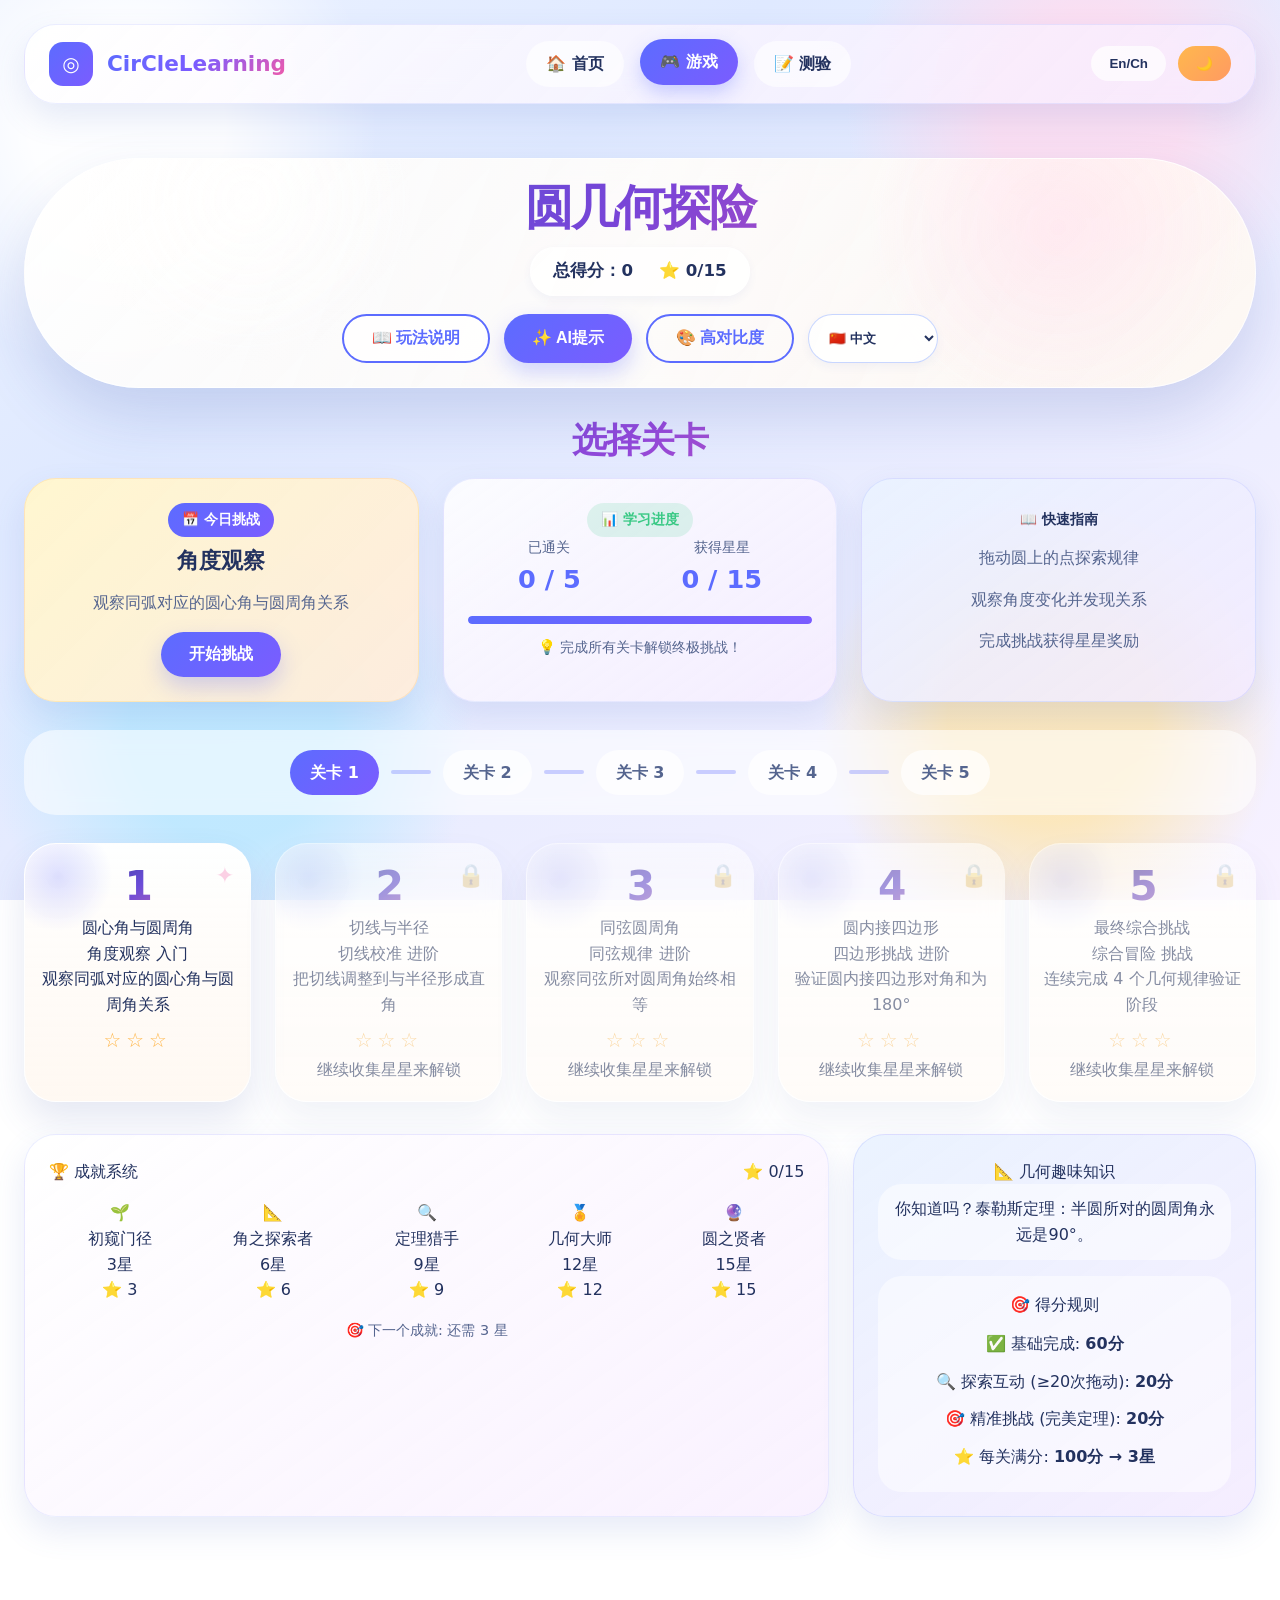
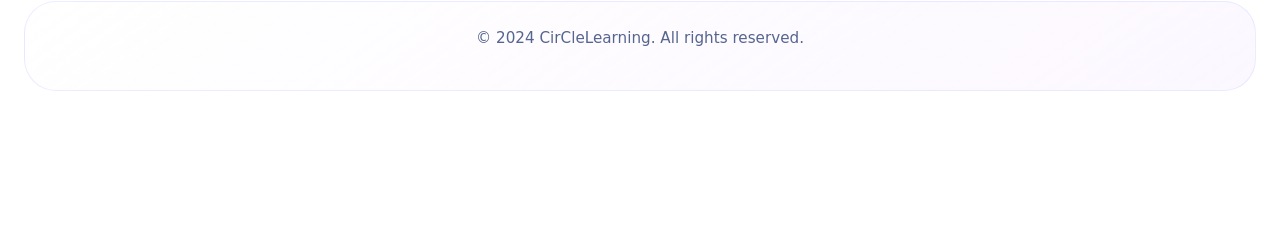
==== commit 2aa47fcb: "Unified theme across all pages: - Created comprehensive template.css with design system (colors, typ" ====
--- a/game.html
+++ b/game.html
@@ -7,58 +7,184 @@
   <link rel="stylesheet" href="styles/template.css" />
   <link rel="stylesheet" href="styles/game.css" />
 </head>
-<body class="doc_page">
-  <div class="doc_container">
-    <div class="doc_top_bar">
-      <div class="top_brand">
-        <div class="top_logo_square"></div>
-        <div class="top_title">CirCleLearning</div>
+<body>
+  <div class="container">
+    <!-- Header -->
+    <header class="header">
+      <div class="brand">
+        <div class="brand-logo">◎</div>
+        <div class="brand-title">CirCleLearning</div>
       </div>
-      <div class="top_actions">
-        <span>login</span>
-        <button id="toggle_lang">En/Ch</button>
-        <button id="toggle_mode">Night/Day</button>
+      
+      <nav class="nav-links">
+        <a href="index.html">🏠 首页</a>
+        <a href="game.html" class="active">🎮 游戏</a>
+        <a href="quiz.html">📝 测验</a>
+      </nav>
+
+      <div class="header-actions">
+        <button id="toggle_lang" class="btn-lang">En/Ch</button>
+        <button id="toggle_mode" class="btn-mode">🌙</button>
       </div>
-    </div>
-    
-    <div class="doc_layout">
-      <aside class="doc_sidebar">
-        <a href="index.html" class="doc_nav_item ">home</a>
-        <a href="game.html" class="doc_nav_item active">games</a>
-        <a href="quiz.html" class="doc_nav_item ">quiz</a>
-      </aside>
+    </header>
 
-      <article class="doc_main">
+    <!-- Main Content -->
+    <article class="game-content">
+      <div id="levelThemeBg"></div>
+      <div class="game-container">
+        <header class="game-header">
+          <h1 id="gameTitle">⚡ 圆几何探险 · 定理游乐园 ⚡</h1>
+          <div class="score-board">
+            <span id="totalScoreText">🏆 总得分：0</span>
+            <span id="starCount">⭐ 0/15</span>
+          </div>
+          <div class="control-group">
+            <button id="howToPlayBtn" class="btn btn-secondary">📖 玩法说明</button>
+            <button id="aiHintBtn" class="btn btn-primary">✨ AI提示</button>
+            <button id="contrastBtn" class="btn btn-outline">🎨 高对比度</button>
+            <select id="langSelect">
+              <option value="zh" selected>🇨🇳 中文</option>
+              <option value="en">🇬🇧 English</option>
+            </select>
+          </div>
+        </header>
 
-  <div class="doc_container">
-    <div class="doc_top_bar">
-      <div class="top_brand">
-        <div class="top_logo_square"></div>
-        <div class="top_title">CirCleLearning</div>
+        <div id="levelSelect" class="level-select">
+          <h2 id="selectTitle">🗺️ 选择关卡 · 开启几何之旅</h2>
+         <div class="explore-hub" id="exploreHub">
+          <div class="hero-panel today-panel card card-warning">
+            <div class="hero-badge badge badge-primary" id="todayBadge">📅 今日挑战</div>
+            <h3 id="todayTitle">角度观察</h3>
+            <p id="todayDesc">观察同弧对应的圆心角与圆周角关系</p>
+            <button id="todayChallengeBtn" class="btn btn-primary">开始挑战</button>
+          </div>
+
+          <div class="hero-panel progress-panel card">
+            <div class="hero-badge badge badge-success" id="progressBadge">📊 学习进度</div>
+            <div class="progress-stats">
+              <div class="progress-item">
+                <span class="progress-label" id="levelProgressLabel">已通关</span>
+                <strong id="levelProgressText">0 / 5</strong>
+              </div>
+              <div class="progress-item">
+                <span class="progress-label" id="starProgressLabel">获得星星</span>
+                <strong id="starProgressText">0 / 15</strong>
+              </div>
+            </div>
+            <div class="progress-bar">
+              <div class="progress-fill" id="progressFill"></div>
+            </div>
+            <div class="progress-tip" id="progressTip">💡 完成所有关卡解锁终极挑战！</div>
+          </div>
+
+          <div class="hero-panel guide-panel card card-info">
+            <div class="hero-badge badge badge-info" id="guideBadge">📖 快速指南</div>
+            <ul class="quick-guide">
+              <li id="guideItem1">拖动圆上的点探索规律</li>
+              <li id="guideItem2">观察角度变化并发现关系</li>
+              <li id="guideItem3">完成挑战获得星星奖励</li>
+            </ul>
+          </div>
+        </div>
+
+        <div class="level-path-strip" id="levelPathStrip">
+          <span class="path-node active" id="pathNode0">关卡 1</span>
+          <span class="path-line"></span>
+          <span class="path-node" id="pathNode1">关卡 2</span>
+          <span class="path-line"></span>
+          <span class="path-node" id="pathNode2">关卡 3</span>
+          <span class="path-line"></span>
+          <span class="path-node" id="pathNode3">关卡 4</span>
+          <span class="path-line"></span>
+          <span class="path-node" id="pathNode4">关卡 5</span>
+        </div>
+            <div class="level-grid" id="levelGrid"></div>
+
+            <div class="footer-rich">
+              <div class="achievements-compact card">
+                <div class="compact-header">
+                  <span id="achievementsTitle">🏆 成就系统</span>
+                  <span class="stars-progress-small" id="starsTotalDisplay">⭐ 0/15</span>
+                </div>
+                <div class="compact-grid" id="achievementsList"></div>
+                <div class="next-achievement-hint" id="nextAchievementHint"></div>
+              </div>
+              <div class="fun-facts-side card card-info">
+                <div class="fun-facts-header" id="funFactsHeader">📐 几何趣味知识</div>
+                <div class="fun-fact-content" id="sideFact">
+                  你知道吗？泰勒斯发现半圆所对的圆周角永远是90°。
+                </div>
+                <div class="scoring-rules" id="scoringRulesPanel">
+                  <div class="scoring-header" id="scoringHeader">🎯 得分规则</div>
+                  <ul class="scoring-list" id="scoringList">
+                    <li>✅ 基础完成: <strong>60分</strong></li>
+                    <li>🔍 探索互动 (≥20次拖动): <strong>20分</strong></li>
+                    <li>🎯 精准挑战 (完美定理): <strong>20分</strong></li>
+                    <li>⭐ 每关满分: <strong>100分 → 3星</strong></li>
+                  </ul>
+                </div>
+              </div>
+            </div>
+        </div>
+
+        <div id="gameScreen" class="game-screen hidden">
+          <div class="game-top">
+            <button id="backBtn" class="btn btn-secondary">↩️ 返回</button>
+            <h3 id="levelTitle">关卡1</h3>
+            <div class="level-info">
+              <span id="currentScore">🎯 得分：0</span>
+              <span id="levelStar">☆☆☆</span>
+            </div>
+          </div>
+
+          <div class="mission-box card">
+            <h4 id="missionTitle">📌 任务</h4>
+            <p id="missionDesc">拖动点完成挑战</p>
+          </div>
+
+          <div class="canvas-container">
+            <canvas id="gameCanvas" width="800" height="600"></canvas>
+            <div id="popFeedback" class="pop-feedback hidden">+10</div>
+          </div>
+
+          <div class="info-box card">
+            <div id="theoremDesc" class="theorem-box">📐 定理展示</div>
+            <div id="aiHintBox" class="hint-box hidden"></div>
+            <div class="data-panel" id="dataDisplay"></div>
+            <div class="btn-group">
+              <button id="submitBtn" class="btn btn-primary">✅ 提交挑战</button>
+              <button id="resetLevelBtn" class="btn btn-secondary">🔄 重置关卡</button>
+            </div>
+          </div>
+        </div>
+
+        <div id="resultModal" class="modal hidden">
+          <div class="modal-content card">
+            <h2 id="resultTitle">🎉 关卡完成 🎉</h2>
+            <div id="resultStar">⭐⭐⭐</div>
+            <p id="resultScore">🏅 最终得分：100</p>
+            <p id="resultDesc">✨ 恭喜你完成挑战 ✨</p>
+            <button id="nextLevelBtn" class="btn btn-primary">🚀 下一关</button>
+            <button id="backToSelectBtn" class="btn btn-secondary">🗂️ 返回关卡选择</button>
+          </div>
+        </div>
+
+        <div id="ruleModal" class="modal hidden">
+          <div class="modal-content card">
+            <span class="close">&times;</span>
+            <h2 id="ruleTitle">🎈 玩法说明</h2>
+            <div id="ruleContent"></div>
+          </div>
+        </div>
       </div>
-      <div class="top_actions">
-        <span>login</span>
-        <button id="toggle_lang">En/Ch</button>
-        <button id="toggle_mode">Night/Day</button>
-      </div>
-    </div>
-    
-    <div class="doc_layout">
-      <aside class="doc_sidebar">
-        <a href="index.html" class="doc_nav_item">home</a>
-        <a href="game.html" class="doc_nav_item active">games</a>
-        <a href="quiz.html" class="doc_nav_item">quiz</a>
-      </aside>
+    </article>
 
-      <article class="doc_main" style="padding:0;">
-        <iframe src="../index.html" style="width:100%; height:800px; border:none;"></iframe>
-      </article>
-    </div>
-  </div>
-      </article>
-    </div>
+    <!-- Footer -->
+    <footer class="footer">
+      <p>© 2024 CirCleLearning. All rights reserved.</p>
+    </footer>
   </div>
   <script src="assets/app.js"></script>
   <script src="assets/game.js"></script>
 </body>
-</html>
+</html>
--- a/styles/template.css
+++ b/styles/template.css
@@ -1,637 +1,561 @@
+/* =========================================
+   CirCleLearning - Universal Template Styles
+   ========================================= */
+
 :root {
-  --theme_color: #1f6435;
-  --sub_color: #3aa047;
-  --highlight_color: #a0e8bf;
-  --bg_color: #ffffff;
-  --bg_color_night: #1a2f23;
-  --text_color: #0f3d1f;
-  --text_color_night: #e6f7ea;
-  --card_color: #f3fdf6;
-  --card_color_night: #112618;
-  --line_color: #ccebd4;
-  --line_color_night: #2d5e38;
-}
+  /* Theme Colors */
+  --theme-primary: #5c6cff;
+  --theme-secondary: #7b5cff;
+  --theme-pink: #f45aa6;
+  --theme-gold: #ffb84d;
+  --theme-green: #39c985;
+  --theme-cyan: #7ed7ff;
+  
+  /* Background Colors */
+  --bg-gradient-start: #edf3ff;
+  --bg-gradient-mid: #dfe9ff;
+  --bg-gradient-end: #f7f1ff;
+  --bg-white: #ffffff;
+  
+  /* Text Colors */
+  --text-primary: #23325f;
+  --text-secondary: #55658f;
+  --text-muted: #7d88a8;
+  
+  /* Border & Shadow */
+  --border-light: rgba(132, 152, 255, 0.16);
+  --shadow-sm: 0 8px 20px rgba(88, 110, 196, 0.1);
+  --shadow-md: 0 14px 32px rgba(88, 110, 196, 0.14);
+  --shadow-lg: 0 24px 48px rgba(88, 110, 196, 0.18);
+  
+  /* Border Radius */
+  --radius-sm: 16px;
+  --radius-md: 24px;
+  --radius-lg: 32px;
+  --radius-xl: 44px;
+  
+  /* Typography */
+  --font-family: 'Inter', 'PingFang SC', 'Microsoft YaHei', system-ui, sans-serif;
+  --font-size-xs: 0.85rem;
+  --font-size-sm: 0.95rem;
+  --font-size-base: 1rem;
+  --font-size-lg: 1.15rem;
+  --font-size-xl: 1.35rem;
+  --font-size-2xl: 1.6rem;
+  --font-size-3xl: 2rem;
+  
+  /* Transitions */
+  --transition-fast: 0.15s ease;
+  --transition-normal: 0.25s ease;
+  --transition-slow: 0.35s ease;
+}
+
+/* =========================================
+   Global Reset & Base Styles
+   ========================================= */
 
 * {
+  margin: 0;
+  padding: 0;
   box-sizing: border-box;
-  border-radius: 0 !important;
+}
+
+html {
+  scroll-behavior: smooth;
 }
 
 body {
-  margin: 0;
-  font-family: "Trebuchet MS", "Segoe UI", sans-serif;
-  background:
-    radial-gradient(circle at 20% 12%, rgba(68, 113, 194, 0.2), transparent 40%),
-    radial-gradient(circle at 80% 88%, rgba(232, 160, 191, 0.18), transparent 42%),
-    var(--bg_color);
-  color: var(--text_color);
-}
-
-body.night {
-  background:
-    radial-gradient(circle at 20% 12%, rgba(68, 113, 194, 0.15), transparent 40%),
-    radial-gradient(circle at 80% 88%, rgba(232, 160, 191, 0.14), transparent 42%),
-    var(--bg_color_night);
-  color: var(--text_color_night);
+  font-family: var(--font-family);
+  font-size: var(--font-size-base);
+  line-height: 1.6;
+  color: var(--text-primary);
+  background: 
+    radial-gradient(circle at 10% 14%, rgba(255,255,255,0.92) 0 7%, transparent 18%),
+    radial-gradient(circle at 85% 12%, rgba(255,220,239,0.82) 0 7%, transparent 18%),
+    radial-gradient(circle at 82% 80%, rgba(255,228,164,0.72) 0 8%, transparent 18%),
+    radial-gradient(circle at 18% 82%, rgba(177,231,255,0.72) 0 8%, transparent 19%),
+    linear-gradient(145deg, var(--bg-gradient-start) 0%, var(--bg-gradient-mid) 30%, var(--bg-gradient-end) 100%);
+  background-attachment: fixed;
+  min-height: 100vh;
+}
+
+/* =========================================
+   Typography
+   ========================================= */
+
+h1, h2, h3, h4, h5, h6 {
+  font-weight: 800;
+  line-height: 1.15;
+  color: var(--text-primary);
+  margin-bottom: 1rem;
+}
+
+h1 { font-size: clamp(2rem, 5vw, 3.5rem); }
+h2 { font-size: clamp(1.5rem, 3vw, 2.2rem); }
+h3 { font-size: clamp(1.25rem, 2vw, 1.6rem); }
+h4 { font-size: var(--font-size-xl); }
+
+p {
+  color: var(--text-secondary);
+  margin-bottom: 1rem;
 }
 
 a {
-  color: inherit;
+  color: var(--theme-primary);
   text-decoration: none;
-}
-
-.site_header {
-  position: sticky;
-  top: 0;
-  z-index: 10;
-  background: linear-gradient(90deg, var(--theme_color), var(--sub_color));
-  color: #fff;
-  border-bottom: 3px solid #08214d;
-}
-
-.header_inner {
-  width: min(1180px, 92vw);
+  transition: color var(--transition-fast);
+}
+
+a:hover {
+  color: var(--theme-secondary);
+}
+
+/* =========================================
+   Container
+   ========================================= */
+
+.container {
+  max-width: 1400px;
   margin: 0 auto;
+  padding: 24px;
+}
+
+/* =========================================
+   Header Components
+   ========================================= */
+
+.header {
   display: flex;
-  align-items: center;
   justify-content: space-between;
-  gap: 14px;
-  padding: 14px 0;
+  align-items: center;
+  padding: 16px 24px;
+  border-radius: var(--radius-lg);
+  background: linear-gradient(135deg, rgba(255,255,255,0.84), rgba(247,236,255,0.72));
+  border: 1px solid var(--border-light);
+  box-shadow: var(--shadow-md);
+  backdrop-filter: blur(12px);
+  -webkit-backdrop-filter: blur(12px);
+  margin-bottom: 32px;
 }
 
 .brand {
   display: flex;
   align-items: center;
-  gap: 10px;
+  gap: 14px;
+}
+
+.brand-logo {
+  width: 44px;
+  height: 44px;
+  border-radius: 14px;
+  background: linear-gradient(135deg, var(--theme-primary), var(--theme-secondary));
+  display: flex;
+  align-items: center;
+  justify-content: center;
+  color: white;
+  font-size: 20px;
+  font-weight: bold;
+}
+
+.brand-title {
+  font-size: var(--font-size-xl);
   font-weight: 800;
-  letter-spacing: 0.2px;
-}
-
-.brand img {
-  width: 36px;
-  height: 36px;
-}
-
-.header_tools {
+  background: linear-gradient(135deg, var(--theme-primary), var(--theme-secondary), var(--theme-pink));
+  background-clip: text;
+  -webkit-background-clip: text;
+  color: transparent;
+}
+
+.nav-links {
   display: flex;
-  align-items: center;
-  gap: 10px;
-}
+  gap: 16px;
+}
+
+.nav-links a {
+  padding: 10px 20px;
+  border-radius: 999px;
+  font-weight: 600;
+  color: var(--text-primary);
+  transition: all var(--transition-normal);
+  background: rgba(255,255,255,0.6);
+}
+
+.nav-links a:hover,
+.nav-links a.active {
+  background: linear-gradient(135deg, var(--theme-primary), var(--theme-secondary));
+  color: white;
+  transform: translateY(-2px);
+  box-shadow: 0 8px 20px rgba(92, 108, 255, 0.3);
+}
+
+.header-actions {
+  display: flex;
+  gap: 12px;
+}
+
+.header-actions button {
+  padding: 10px 18px;
+  border: none;
+  border-radius: 999px;
+  font-weight: 600;
+  cursor: pointer;
+  transition: all var(--transition-normal);
+}
+
+.btn-lang {
+  background: rgba(255,255,255,0.7);
+  color: var(--text-primary);
+  border: 1px solid rgba(132, 152, 255, 0.3);
+}
+
+.btn-mode {
+  background: linear-gradient(135deg, var(--theme-gold), #ff9a62);
+  color: white;
+}
+
+.header-actions button:hover {
+  transform: translateY(-2px);
+  box-shadow: 0 8px 18px rgba(0,0,0,0.12);
+}
+
+/* =========================================
+   Buttons
+   ========================================= */
 
 .btn {
-  border: 0;
+  display: inline-flex;
+  align-items: center;
+  justify-content: center;
+  padding: 12px 28px;
+  border: none;
   border-radius: 999px;
-  padding: 10px 16px;
   font-weight: 700;
+  font-size: var(--font-size-base);
   cursor: pointer;
-  transition: transform 0.2s ease, opacity 0.2s ease;
-}
-
-.btn:hover {
-  transform: translateY(-1px);
-}
-
-.btn_primary {
-  background: var(--theme_color);
-  color: #fff;
-}
-
-.btn_secondary {
-  background: var(--sub_color);
-  color: #fff;
-}
-
-.btn_ghost {
-  background: #fff;
-  color: var(--theme_color);
-}
-
-body.night .btn_ghost {
-  background: #2b1d57;
-  color: #fff;
-}
-
-.page_main {
-  width: min(1180px, 92vw);
-  margin: 22px auto 46px;
+  transition: all var(--transition-normal);
+  text-align: center;
+}
+
+.btn-primary {
+  background: linear-gradient(135deg, var(--theme-primary), var(--theme-secondary));
+  color: white;
+  box-shadow: 0 10px 22px rgba(92, 108, 255, 0.28);
+}
+
+.btn-primary:hover {
+  transform: translateY(-3px) scale(1.02);
+  box-shadow: 0 16px 30px rgba(92, 108, 255, 0.35);
+}
+
+.btn-secondary {
+  background: rgba(255,255,255,0.8);
+  color: var(--theme-primary);
+  border: 2px solid var(--theme-primary);
+}
+
+.btn-secondary:hover {
+  background: var(--theme-primary);
+  color: white;
+  transform: translateY(-3px);
+}
+
+.btn-outline {
+  background: transparent;
+  color: var(--theme-primary);
+  border: 2px solid var(--theme-primary);
+}
+
+.btn-outline:hover {
+  background: var(--theme-primary);
+  color: white;
+}
+
+.btn-sm {
+  padding: 8px 16px;
+  font-size: var(--font-size-sm);
+}
+
+.btn-lg {
+  padding: 16px 40px;
+  font-size: var(--font-size-lg);
+}
+
+/* =========================================
+   Cards
+   ========================================= */
+
+.card {
+  position: relative;
+  padding: 28px;
+  border-radius: var(--radius-lg);
+  background: linear-gradient(145deg, rgba(255,255,255,0.84), rgba(247,236,255,0.72));
+  border: 1px solid var(--border-light);
+  box-shadow: var(--shadow-md);
+  transition: all var(--transition-normal);
+}
+
+.card:hover {
+  transform: translateY(-6px);
+  box-shadow: var(--shadow-lg);
+}
+
+.card-primary {
+  background: linear-gradient(135deg, rgba(92, 108, 255, 0.08), rgba(123, 92, 255, 0.06));
+}
+
+.card-warning {
+  background: linear-gradient(135deg, rgba(255, 246, 207, 0.98), rgba(255, 236, 220, 0.94));
+  border-color: rgba(255, 183, 77, 0.22);
+}
+
+.card-info {
+  background: linear-gradient(145deg, rgba(233,242,255,0.92), rgba(243,234,255,0.84));
+  border-color: rgba(128, 146, 255, 0.2);
+}
+
+.card-success {
+  background: linear-gradient(135deg, rgba(226, 255, 237, 0.9), rgba(200, 255, 219, 0.8));
+  border-color: rgba(57, 201, 133, 0.2);
+}
+
+/* =========================================
+   Forms
+   ========================================= */
+
+.form-group {
+  margin-bottom: 16px;
+}
+
+.form-label {
+  display: block;
+  margin-bottom: 8px;
+  font-weight: 700;
+  color: var(--text-primary);
+}
+
+.form-control {
+  width: 100%;
+  padding: 14px 18px;
+  border: 1px solid rgba(132, 152, 255, 0.3);
+  border-radius: var(--radius-md);
+  background: rgba(255,255,255,0.7);
+  font-size: var(--font-size-base);
+  transition: all var(--transition-fast);
+}
+
+.form-control:focus {
+  outline: none;
+  border-color: var(--theme-primary);
+  box-shadow: 0 0 0 3px rgba(92, 108, 255, 0.15);
+}
+
+textarea.form-control {
+  min-height: 120px;
+  resize: vertical;
+}
+
+/* =========================================
+   Grid & Layout
+   ========================================= */
+
+.grid {
   display: grid;
-  gap: 18px;
-}
-
-.hero {
-  display: grid;
-  grid-template-columns: 1.05fr 0.95fr;
-  gap: 18px;
-  background: var(--card_color);
-  border: 1px solid var(--line_color);
-  border-radius: 20px;
+  gap: 24px;
+}
+
+.grid-2 {
+  grid-template-columns: repeat(auto-fit, minmax(300px, 1fr));
+}
+
+.grid-3 {
+  grid-template-columns: repeat(auto-fit, minmax(280px, 1fr));
+}
+
+.grid-4 {
+  grid-template-columns: repeat(auto-fit, minmax(240px, 1fr));
+}
+
+.flex {
+  display: flex;
+  gap: 16px;
+}
+
+.flex-center {
+  align-items: center;
+  justify-content: center;
+}
+
+.flex-between {
+  align-items: center;
+  justify-content: space-between;
+}
+
+.flex-wrap {
+  flex-wrap: wrap;
+}
+
+/* =========================================
+   Badges
+   ========================================= */
+
+.badge {
+  display: inline-flex;
+  align-items: center;
+  padding: 6px 14px;
+  border-radius: 999px;
+  font-size: var(--font-size-xs);
+  font-weight: 700;
+}
+
+.badge-primary {
+  background: linear-gradient(135deg, var(--theme-primary), var(--theme-secondary));
+  color: white;
+}
+
+.badge-success {
+  background: rgba(57, 201, 133, 0.15);
+  color: var(--theme-green);
+}
+
+.badge-warning {
+  background: rgba(255, 184, 77, 0.15);
+  color: #b7791f;
+}
+
+.badge-danger {
+  background: rgba(230, 57, 70, 0.15);
+  color: #e63946;
+}
+
+/* =========================================
+   Footer
+   ========================================= */
+
+.footer {
   padding: 24px;
-}
-
-body.night .hero,
-body.night .panel,
-body.night .contact_box,
-body.night .rule_show,
-body.night .value_card,
-body.night .challenge_card,
-body.night .quiz_card {
-  background: var(--card_color_night);
-  border-color: var(--line_color_night);
-}
-
-.hero h1 {
-  margin: 0;
-  font-size: clamp(34px, 4vw, 56px);
-  line-height: 1.05;
-  color: var(--theme_color);
-}
-
-body.night .hero h1,
-body.night .rule_show h2,
-body.night .panel h2,
-body.night .value_card h3,
-body.night .challenge_card h3,
-body.night .quiz_card h3 {
-  color: #8fb5ff;
-}
-
-.hero p {
-  margin: 10px 0 0;
-  font-size: clamp(16px, 1.6vw, 20px);
-  line-height: 1.45;
-}
-
-.hero_actions {
-  display: flex;
-  flex-wrap: wrap;
-  gap: 10px;
-  margin-top: 20px;
-}
-
-.hero_media {
-  border-radius: 16px;
-  border: 1px solid var(--line_color);
-  overflow: hidden;
-  background: #fff;
-}
-
-.hero_media img {
-  width: 100%;
-  height: 100%;
-  object-fit: cover;
-  display: block;
-}
-
-.grid_two {
-  display: grid;
-  grid-template-columns: 1fr 1fr;
-  gap: 18px;
-}
-
-.panel,
-.rule_show,
-.contact_box,
-.value_card,
-.challenge_card,
-.quiz_card {
-  border: 1px solid var(--line_color);
-  border-radius: 16px;
-  background: var(--card_color);
-  padding: 20px;
-}
-
-.panel h2,
-.rule_show h2,
-.contact_box h2,
-.section_title {
-  margin: 0;
-  color: var(--theme_color);
-  font-size: clamp(24px, 2.4vw, 34px);
-}
-
-.rule_item {
-  margin-top: 14px;
-  padding: 14px;
-  border-radius: 12px;
-  border: 1px dashed var(--sub_color);
-  background: rgba(68, 113, 194, 0.08);
-  min-height: 126px;
-}
-
-body.night .rule_item {
-  background: rgba(143, 181, 255, 0.12);
-}
-
-.rule_item h3 {
-  margin: 0;
-  font-size: 20px;
-}
-
-.rule_item p {
-  margin: 10px 0 0;
-  line-height: 1.5;
-}
-
-.slider_ctrl {
+  border-radius: var(--radius-lg);
+  background: linear-gradient(145deg, rgba(255,255,255,0.6), rgba(247,236,255,0.4));
+  border: 1px solid var(--border-light);
+  text-align: center;
+  color: var(--text-secondary);
+  font-size: var(--font-size-sm);
+  margin-top: 40px;
+}
+
+/* =========================================
+   Status Messages
+   ========================================= */
+
+.status {
+  padding: 12px 16px;
+  border-radius: var(--radius-md);
+  font-weight: 600;
   margin-top: 12px;
-  display: flex;
-  align-items: center;
-  justify-content: space-between;
-}
-
-.badge {
-  display: inline-block;
-  padding: 3px 9px;
-  border-radius: 999px;
-  background: var(--highlight_color);
-  color: #3c1a2d;
-  font-size: 12px;
-  font-weight: 700;
-}
-
-.value_grid {
-  display: grid;
-  grid-template-columns: repeat(3, minmax(0, 1fr));
-  gap: 14px;
-}
-
-.value_card h3,
-.challenge_card h3,
-.quiz_card h3 {
-  margin: 0 0 8px;
-  font-size: 20px;
-  color: var(--theme_color);
-}
-
-.value_card p,
-.challenge_card p,
-.quiz_card p {
-  margin: 0;
-  line-height: 1.45;
-}
-
-.form_grid {
-  margin-top: 14px;
-  display: grid;
-  gap: 10px;
-}
-
-label {
-  font-size: 14px;
-  font-weight: 700;
-}
-
-input,
-textarea,
-select {
-  width: 100%;
-  border: 1px solid #b8caef;
-  border-radius: 10px;
-  padding: 11px 12px;
-  font: inherit;
-}
-
-body.night input,
-body.night textarea,
-body.night select {
-  border-color: #5f4e9f;
-  background: #2a1d54;
-  color: #f7f9ff;
-}
-
-textarea {
-  min-height: 110px;
-  resize: vertical;
-}
-
-.page_footer {
-  width: min(1180px, 92vw);
-  margin: 0 auto 34px;
-  color: #4f6491;
-  font-size: 14px;
-}
-
-body.night .page_footer {
-  color: #a9b9ea;
-}
-
-.status_ok {
-  color: #0f8c4a;
-  font-weight: 700;
-}
-
-.status_bad {
-  color: #9f2439;
-  font-weight: 700;
-}
-
-@media (max-width: 980px) {
-  .hero {
+}
+
+.status-success {
+  background: rgba(57, 201, 133, 0.15);
+  color: var(--theme-green);
+}
+
+.status-error {
+  background: rgba(230, 57, 70, 0.15);
+  color: #e63946;
+}
+
+.status-info {
+  background: rgba(92, 108, 255, 0.15);
+  color: var(--theme-primary);
+}
+
+/* =========================================
+   Responsive Design
+   ========================================= */
+
+@media (max-width: 1024px) {
+  .header {
+    flex-wrap: wrap;
+    gap: 12px;
+  }
+  
+  .nav-links {
+    order: 3;
+    width: 100%;
+    justify-content: center;
+  }
+}
+
+@media (max-width: 768px) {
+  .container {
+    padding: 16px;
+  }
+  
+  .header {
+    flex-direction: column;
+    gap: 16px;
+    padding: 16px;
+  }
+  
+  .nav-links {
+    flex-wrap: wrap;
+    justify-content: center;
+  }
+  
+  .grid-2,
+  .grid-3,
+  .grid-4 {
     grid-template-columns: 1fr;
   }
-
-  .grid_two,
-  .value_grid {
-    grid-template-columns: 1fr;
-  }
-}
-
-/* Development document layout: green top bar + deep green side nav + square corners. */
-.doc_page {
-  background: #23262b;
-}
-
-.doc_container {
-  width: min(1280px, 98vw);
-  margin: 0 auto;
-  background: #f1f1f1;
-  border: 2px solid #2e9346;
-  border-radius: 0;
-  overflow: hidden;
-}
-
-.doc_top_bar {
-  height: 66px;
-  background: #009a44;
-  display: flex;
-  align-items: center;
-  justify-content: space-between;
-  padding: 0 24px;
-  color: white;
-}
-
-.top_brand {
-  display: flex;
-  align-items: center;
-  gap: 16px;
-}
-
-.top_logo_square {
-  width: 38px;
-  height: 38px;
-  background: white;
-}
-
-.top_title {
-  font-size: 26px;
-  font-weight: bold;
-}
-
-.top_actions {
-  display: flex;
-  align-items: center;
-  gap: 14px;
-  font-size: 18px;
-  font-weight: bold;
-}
-
-.top_actions span,
-.top_actions button {
-  color: white;
-  background: none;
-  border: none;
-  font: inherit;
-  cursor: pointer;
-  padding: 0;
-}
-
-.doc_layout {
-  display: grid;
-  grid-template-columns: 110px 1fr;
-  min-height: calc(100vh - 66px);
-}
-
-.doc_sidebar {
-  background: #008b3e;
-  padding-top: 40px;
-}
-
-.doc_nav_item {
-  display: block;
-  width: 100%;
-  padding: 10px 0;
-  border: 0;
-  background: transparent;
-  color: white;
-  text-align: center;
-  font-size: 16px;
-  font-weight: bold;
-  cursor: pointer;
-}
-
-.doc_nav_item.active {
-  background: #143e1f;
-}
-
-.doc_main {
-  background: #ffffff;
-  padding: 40px 60px;
-}
-
-.intro_layout {
-  display: grid;
-  grid-template-columns: 1fr 1fr;
-  gap: 40px;
-  align-items: flex-start;
-}
-
-.intro_text h1 {
-  margin: 0;
-  font-size: clamp(60px, 6vw, 90px);
-  color: #0d4a22;
-  font-weight: bold;
-  line-height: 1.5;
-}
-
-.intro_image img {
-  width: 100%;
-  border: 1px solid #ddd;
-}
-
-/* Homepage Document Features Style */
-.homepage_content {
-  display: flex;
-  flex-direction: column;
-}
-
-.content_grid {
-  display: grid;
-  grid-template-columns: 1fr 1fr;
-  gap: 20px;
-}
-
-@media (max-width: 900px) {
-  .content_grid, .intro_layout {
-    grid-template-columns: 1fr;
-  }
-}
-
-.card {
-  background: var(--card_color);
-  border: 1px solid var(--line_color);
-  padding: 20px;
-  color: var(--text_color);
-}
-
-body.night .card {
-  background: var(--card_color_night);
-  border-color: var(--line_color_night);
-  color: var(--text_color_night);
-}
-
-.card h2 {
-  margin-top: 0;
-  color: var(--theme_color);
-  font-size: 20px;
-  border-bottom: 2px solid var(--line_color);
-  padding-bottom: 10px;
-}
-
-.rule_box {
-  background: rgba(31, 100, 53, 0.08);
-  padding: 15px;
-  min-height: 110px;
-  border-left: 4px solid var(--theme_color);
-}
-
-body.night .rule_box {
-  background: rgba(160, 232, 191, 0.1);
-}
-
-.slider_controls {
-  display: flex;
-  justify-content: space-between;
-  margin-top: 15px;
-  align-items: center;
-}
-
-.usp_grid {
-  display: grid;
-  grid-template-columns: repeat(3, 1fr);
-  gap: 15px;
-  margin-top: 15px;
-}
-
-@media (max-width: 768px) {
-  .usp_grid {
-    grid-template-columns: 1fr;
-  }
-}
-
-.usp_item {
-  background: rgba(31, 100, 53, 0.05);
-  padding: 15px;
-  border: 1px solid var(--line_color);
-}
-
-body.night .usp_item {
-  background: rgba(160, 232, 191, 0.05);
-  border-color: var(--line_color_night);
-}
-
-.usp_item h3 {
-  margin: 0 0 10px 0;
-  font-size: 16px;
-  color: var(--sub_color);
-}
-
-.ad_placeholder {
-  background: rgba(0, 0, 0, 0.02);
-  border: 2px dashed var(--sub_color);
-  height: 200px;
-  display: flex;
-  align-items: center;
-  justify-content: center;
-  text-align: center;
-  color: #666;
-  padding: 20px;
-}
-
-body.night .ad_placeholder {
-  background: rgba(255, 255, 255, 0.02);
-  color: #bbb;
-}
-
-.doc_title {
-  margin: 0;
-  font-size: clamp(38px, 4.2vw, 64px);
-  line-height: 1.06;
-  color: #1f6435;
-  font-weight: 900;
-}
-
-.doc_lead {
-  margin: 10px 0 0;
-  font-size: clamp(15px, 1.3vw, 26px);
-  line-height: 1.42;
-  max-width: 960px;
-}
-
-.doc_grid {
-  margin-top: 18px;
-  display: grid;
-  grid-template-columns: 1fr 1fr;
-  gap: 10px;
-}
-
-.doc_card {
-  background: #f7f7f7;
-  border: 1px solid #d4d4d4;
-  border-radius: 0;
-  padding: 12px;
-}
-
-.doc_card h3 {
-  margin: 0 0 8px;
-  font-size: 34px;
-  line-height: 1.03;
-  color: #1f6435;
-}
-
-.doc_card ul {
-  margin: 0;
-  padding-left: 18px;
-  line-height: 1.4;
-  font-size: 12px;
-}
-
-.doc_block {
-  margin-top: 12px;
-  background: #f7f7f7;
-  border: 1px solid #d4d4d4;
-  border-radius: 0;
-  padding: 10px;
-}
-
-.doc_block h3 {
-  margin: 0 0 8px;
-  color: #1f6435;
-  font-size: 16px;
-}
-
-.doc_code {
-  margin: 0;
-  background: #eef3ef;
-  border: 1px solid #d2ddd4;
-  border-radius: 0;
-  padding: 10px;
-  font-size: 12px;
-  line-height: 1.35;
-  overflow-x: auto;
-}
-
-@media (max-width: 900px) {
-  .doc_layout {
-    grid-template-columns: 1fr;
-  }
-
-  .doc_sidebar {
-    display: grid;
-    grid-template-columns: repeat(2, minmax(0, 1fr));
-    padding-top: 0;
-  }
-
-  .doc_grid {
-    grid-template-columns: 1fr;
-  }
-}
+  
+  .btn {
+    width: 100%;
+  }
+}
+
+/* =========================================
+   High Contrast Mode
+   ========================================= */
+
+body.high-contrast {
+  background: #000 !important;
+  color: #fff !important;
+}
+
+body.high-contrast .header,
+body.high-contrast .card,
+body.high-contrast .footer {
+  background: #111 !important;
+  border-color: #fff !important;
+  color: #fff !important;
+}
+
+body.high-contrast .nav-links a {
+  background: #1a1a1a !important;
+  color: #fff !important;
+  border-color: #fff !important;
+}
+
+body.high-contrast .btn-primary {
+  background: #ff0 !important;
+  color: #000 !important;
+}
+
+body.high-contrast .form-control {
+  background: #1a1a1a !important;
+  color: #fff !important;
+  border-color: #fff !important;
+}
+
+/* =========================================
+   Reduced Motion
+   ========================================= */
+
+@media (prefers-reduced-motion: reduce) {
+  *,
+  *::before,
+  *::after {
+    animation: none !important;
+    transition: none !important;
+    scroll-behavior: auto !important;
+  }
+}
--- a/styles/game.css
+++ b/styles/game.css
@@ -1,8199 +1,544 @@
+/* =========================================
+   Game Page Specific Styles
+   ========================================= */
+
 :root {
-    --bg-1: #eef4ff;
-    --bg-2: #dce8ff;
-    --bg-3: #fff4e7;
-    --bg-4: #f7f1ff;
-
-    --surface: rgba(255, 255, 255, 0.72);
-    --surface-strong: rgba(255, 255, 255, 0.84);
-    --surface-soft: rgba(255, 249, 241, 0.78);
-
-    --text-1: #23325f;
-    --text-2: #55658f;
-    --text-3: #7d88a8;
-
-    --primary: #5c6cff;
-    --primary-2: #7b5cff;
-    --pink: #f45aa6;
-    --gold: #ffb84d;
-    --orange: #ff9a62;
-    --green: #39c985;
-    --cyan: #7ed7ff;
-
-    --border-light: rgba(255,255,255,0.75);
-    --border-soft: rgba(130, 160, 255, 0.16);
-
-    --shadow-xs: 0 4px 10px rgba(68, 89, 170, 0.06);
-    --shadow-sm: 0 10px 24px rgba(68, 89, 170, 0.10);
-    --shadow-md: 0 18px 36px rgba(68, 89, 170, 0.14);
-    --shadow-lg: 0 28px 56px rgba(68, 89, 170, 0.18);
-
-    --radius-sm: 18px;
-    --radius-md: 26px;
-    --radius-lg: 34px;
-    --radius-xl: 44px;
-
-    --transition: 0.28s cubic-bezier(0.22, 1, 0.36, 1);
-}
-
-* {
-    margin: 0;
-    padding: 0;
-    box-sizing: border-box;
-}
-
-html {
-    min-height: 100%;
-    scroll-behavior: smooth;
-}
-
-body {
-    font-family: 'Quicksand', 'Inter', 'PingFang SC', 'Microsoft YaHei', system-ui, -apple-system, sans-serif;
-    min-height: 100vh;
-    color: var(--text-1);
-    overflow-x: hidden;
-    position: relative;
-    background:
-        radial-gradient(circle at 12% 18%, rgba(255,255,255,0.85) 0 8%, transparent 20%),
-        radial-gradient(circle at 84% 16%, rgba(255,220,240,0.72) 0 7%, transparent 18%),
-        radial-gradient(circle at 78% 78%, rgba(255,232,173,0.62) 0 8%, transparent 18%),
-        radial-gradient(circle at 20% 78%, rgba(179,233,255,0.55) 0 7%, transparent 18%),
-        linear-gradient(145deg, var(--bg-1) 0%, var(--bg-2) 35%, var(--bg-4) 68%, var(--bg-3) 100%);
-    transition: background 0.4s ease, color 0.3s ease;
-}
-
-body::before,
-body::after {
-    content: "";
-    position: fixed;
-    inset: 0;
-    pointer-events: none;
-    z-index: 0;
-}
-
-body::before {
-    background:
-        radial-gradient(circle at 20% 30%, rgba(255,255,255,0.7) 0 2px, transparent 2.6px),
-        radial-gradient(circle at 68% 22%, rgba(255,214,232,0.6) 0 2px, transparent 2.7px),
-        radial-gradient(circle at 80% 68%, rgba(255,236,178,0.55) 0 2px, transparent 2.6px),
-        radial-gradient(circle at 30% 75%, rgba(164,224,255,0.6) 0 2px, transparent 2.7px);
-    background-size: 180px 180px, 220px 220px, 210px 210px, 250px 250px;
-    animation: floatParticles 22s linear infinite;
-    opacity: 0.95;
-}
-
-body::after {
-    background:
-        radial-gradient(circle at 50% 0%, rgba(255,255,255,0.22), transparent 32%),
-        linear-gradient(to top, rgba(255,255,255,0.12), transparent 26%);
-    animation: ambientGlow 8s ease-in-out infinite alternate;
-}
-
-@keyframes floatParticles {
-    0% { transform: translate3d(0, 0, 0); }
-    100% { transform: translate3d(-36px, 28px, 0); }
-}
-
-@keyframes ambientGlow {
-    0% { opacity: 0.7; }
-    100% { opacity: 1; }
+  --game-shadow-xs: 0 4px 10px rgba(68, 89, 170, 0.06);
+  --game-shadow-sm: 0 10px 24px rgba(68, 89, 170, 0.10);
+  --game-shadow-md: 0 18px 36px rgba(68, 89, 170, 0.14);
+  --game-shadow-lg: 0 28px 56px rgba(68, 89, 170, 0.18);
+  --game-transition: 0.28s cubic-bezier(0.22, 1, 0.36, 1);
+}
+
+.game-content {
+  position: relative;
+  z-index: 2;
 }
 
 .game-container {
-    max-width: 1320px;
-    margin: 0 auto;
-    padding: 22px 24px 44px;
-    position: relative;
-    z-index: 2;
-}
-
-.game-container::before {
-    content: "";
-    position: absolute;
-    inset: 0;
-    pointer-events: none;
-    background:
-        radial-gradient(circle at top center, rgba(255,255,255,0.38), transparent 20%),
-        linear-gradient(180deg, rgba(255,255,255,0.06), transparent 18%);
-    z-index: -1;
-}
-
-/* Header */
+  max-width: 1320px;
+  margin: 0 auto;
+  padding: 22px 0 44px;
+  position: relative;
+  z-index: 2;
+}
+
 .game-header {
-    position: relative;
-    text-align: center;
-    margin-bottom: 32px;
-    padding: 22px 28px 24px;
-    border-radius: 999px;
-    background:
-        linear-gradient(135deg, rgba(255,255,255,0.78), rgba(255,247,238,0.70)),
-        rgba(255,255,255,0.56);
-    border: 1px solid var(--border-light);
-    backdrop-filter: blur(14px) saturate(1.15);
-    -webkit-backdrop-filter: blur(14px) saturate(1.15);
-    box-shadow: var(--shadow-lg);
-    overflow: hidden;
+  position: relative;
+  text-align: center;
+  margin-bottom: 32px;
+  padding: 22px 28px 24px;
+  border-radius: 999px;
+  background: linear-gradient(135deg, rgba(255,255,255,0.78), rgba(255,247,238,0.70)), rgba(255,255,255,0.56);
+  border: 1px solid rgba(255,255,255,0.75);
+  backdrop-filter: blur(14px) saturate(1.15);
+  -webkit-backdrop-filter: blur(14px) saturate(1.15);
+  box-shadow: var(--game-shadow-lg);
+  overflow: hidden;
 }
 
 .game-header::before {
-    content: "";
-    position: absolute;
-    inset: 0;
-    pointer-events: none;
-    background:
-        radial-gradient(circle at 18% 18%, rgba(255,255,255,0.5), transparent 16%),
-        radial-gradient(circle at 84% 30%, rgba(255,204,228,0.32), transparent 18%),
-        linear-gradient(110deg, transparent 20%, rgba(255,255,255,0.24) 50%, transparent 80%);
-    animation: sheenMove 9s linear infinite;
+  content: "";
+  position: absolute;
+  inset: 0;
+  pointer-events: none;
+  background: radial-gradient(circle at 18% 18%, rgba(255,255,255,0.5), transparent 16%),
+              radial-gradient(circle at 84% 30%, rgba(255,204,228,0.32), transparent 18%),
+              linear-gradient(110deg, transparent 20%, rgba(255,255,255,0.24) 50%, transparent 80%);
+  animation: sheenMove 9s linear infinite;
 }
 
 @keyframes sheenMove {
-    0% { transform: translateX(-12%); }
-    100% { transform: translateX(12%); }
+  0% { transform: translateX(-12%); }
+  100% { transform: translateX(12%); }
 }
 
 #gameTitle {
-    position: relative;
-    z-index: 1;
-    font-size: clamp(2rem, 4vw, 3rem);
-    font-weight: 800;
-    line-height: 1.1;
-    letter-spacing: -0.04em;
-    margin-bottom: 10px;
-    background: linear-gradient(135deg, #3f5dd8, #7a44d7, #f45aa6);
-    background-clip: text;
-    -webkit-background-clip: text;
-    color: transparent;
-    text-shadow: 0 12px 30px rgba(110, 92, 255, 0.10);
+  position: relative;
+  z-index: 1;
+  font-size: clamp(2rem, 4vw, 3rem);
+  font-weight: 800;
+  line-height: 1.1;
+  letter-spacing: -0.04em;
+  margin-bottom: 10px;
+  background: linear-gradient(135deg, #3f5dd8, #7a44d7, #f45aa6);
+  background-clip: text;
+  -webkit-background-clip: text;
+  color: transparent;
 }
 
 .score-board {
-    position: relative;
-    z-index: 1;
-    display: inline-flex;
-    align-items: center;
-    gap: 26px;
+  position: relative;
+  z-index: 1;
+  display: inline-flex;
+  align-items: center;
+  gap: 26px;
+  flex-wrap: wrap;
+  padding: 10px 22px;
+  margin-top: 4px;
+  border-radius: 999px;
+  background: rgba(255,255,255,0.76);
+  border: 1px solid rgba(255,255,255,0.85);
+  box-shadow: inset 0 1px 0 rgba(255,255,255,0.8), var(--game-shadow-xs);
+  font-size: 1.04rem;
+  font-weight: 700;
+  color: var(--text-primary);
+}
+
+.control-group {
+  position: relative;
+  z-index: 1;
+  display: flex;
+  gap: 14px;
+  margin-top: 18px;
+  justify-content: center;
+  flex-wrap: wrap;
+}
+
+.control-group select {
+  min-width: 130px;
+  padding: 10px 16px;
+  background: rgba(255,255,255,0.86);
+  border: 1px solid rgba(194, 210, 255, 0.9);
+  border-radius: 999px;
+  color: var(--text-primary);
+  font-weight: 600;
+  box-shadow: var(--game-shadow-xs);
+}
+
+.level-select {
+  text-align: center;
+}
+
+.level-select h2 {
+  font-size: clamp(1.7rem, 3vw, 2.2rem);
+  font-weight: 800;
+  letter-spacing: -0.03em;
+  margin-bottom: 18px;
+  background: linear-gradient(135deg, #3957d3, #9447da, #ff7394);
+  background-clip: text;
+  -webkit-background-clip: text;
+  color: transparent;
+}
+
+.explore-hub {
+  display: grid;
+  grid-template-columns: repeat(auto-fit, minmax(280px, 1fr));
+  gap: 24px;
+  margin-bottom: 28px;
+}
+
+.hero-panel {
+  padding: 24px;
+  border-radius: var(--radius-lg);
+  transition: all var(--game-transition);
+}
+
+.hero-panel:hover {
+  transform: translateY(-6px);
+}
+
+.today-panel {
+  background: linear-gradient(135deg, rgba(255, 246, 207, 0.98), rgba(255, 236, 220, 0.94));
+  border: 1px solid rgba(255, 183, 77, 0.22);
+}
+
+.progress-panel {
+  background: linear-gradient(145deg, rgba(255,255,255,0.84), rgba(247,236,255,0.72));
+  border: 1px solid rgba(132, 152, 255, 0.16);
+}
+
+.guide-panel {
+  background: linear-gradient(145deg, rgba(233,242,255,0.92), rgba(243,234,255,0.84));
+  border: 1px solid rgba(128, 146, 255, 0.2);
+}
+
+.hero-panel h3 {
+  font-size: 1.35rem;
+  font-weight: 800;
+  margin-top: 12px;
+}
+
+.hero-panel p {
+  color: var(--text-secondary);
+  margin: 8px 0 16px;
+}
+
+.quick-guide {
+  list-style: none;
+  padding: 0;
+  margin: 0;
+}
+
+.quick-guide li {
+  padding: 8px 0;
+  color: var(--text-secondary);
+}
+
+.progress-stats {
+  display: flex;
+  justify-content: space-around;
+  margin-bottom: 16px;
+}
+
+.progress-item {
+  text-align: center;
+}
+
+.progress-label {
+  display: block;
+  font-size: 0.85rem;
+  color: var(--text-secondary);
+}
+
+.progress-item strong {
+  font-size: 1.6rem;
+  color: var(--theme-primary);
+}
+
+.progress-bar {
+  height: 8px;
+  border-radius: 999px;
+  background: rgba(92, 108, 255, 0.15);
+  overflow: hidden;
+  margin-bottom: 12px;
+}
+
+.progress-fill {
+  height: 100%;
+  border-radius: 999px;
+  background: linear-gradient(135deg, var(--theme-primary), var(--theme-secondary));
+  transition: width 0.5s ease;
+}
+
+.progress-tip {
+  font-size: 0.9rem;
+  color: var(--text-secondary);
+  text-align: center;
+}
+
+.level-path-strip {
+  display: flex;
+  align-items: center;
+  justify-content: center;
+  gap: 12px;
+  padding: 20px;
+  margin: 28px 0;
+  border-radius: var(--radius-lg);
+  background: rgba(255,255,255,0.56);
+  backdrop-filter: blur(10px);
+  -webkit-backdrop-filter: blur(10px);
+}
+
+.path-node {
+  padding: 10px 20px;
+  border-radius: 999px;
+  background: rgba(255,255,255,0.7);
+  font-weight: 600;
+  color: var(--text-secondary);
+  transition: all var(--game-transition);
+}
+
+.path-node.active {
+  background: linear-gradient(135deg, var(--theme-primary), var(--theme-secondary));
+  color: white;
+}
+
+.path-line {
+  width: 40px;
+  height: 4px;
+  border-radius: 999px;
+  background: rgba(92, 108, 255, 0.3);
+}
+
+.level-grid {
+  display: grid;
+  grid-template-columns: repeat(auto-fill, minmax(210px, 1fr));
+  gap: 24px;
+  margin-top: 28px;
+}
+
+.level-card {
+  position: relative;
+  overflow: hidden;
+  text-align: center;
+  padding: 22px 14px 18px;
+  border-radius: var(--radius-lg);
+  cursor: pointer;
+  background: linear-gradient(180deg, rgba(255,255,255,0.92), rgba(255,247,239,0.82)), rgba(255,255,255,0.68);
+  border: 1px solid rgba(255,255,255,0.82);
+  box-shadow: var(--game-shadow-md);
+  backdrop-filter: blur(12px) saturate(1.15);
+  -webkit-backdrop-filter: blur(12px) saturate(1.15);
+  transition: all var(--game-transition);
+  isolation: isolate;
+}
+
+.level-card::before {
+  content: "";
+  position: absolute;
+  left: -22px;
+  top: -22px;
+  width: 110px;
+  height: 110px;
+  border-radius: 50%;
+  background: radial-gradient(circle, rgba(111,121,255,0.24), transparent 70%);
+  animation: levelFloat 8s ease-in-out infinite alternate;
+  z-index: -1;
+}
+
+.level-card::after {
+  content: "✦";
+  position: absolute;
+  right: 16px;
+  top: 14px;
+  font-size: 1.4rem;
+  color: rgba(244, 90, 166, 0.28);
+}
+
+@keyframes levelFloat {
+  0% { transform: translate(0, 0) scale(1); }
+  100% { transform: translate(14px, 10px) scale(1.08); }
+}
+
+.level-card:hover {
+  transform: translateY(-10px) scale(1.02);
+  border-color: rgba(244, 90, 166, 0.34);
+  box-shadow: 0 26px 44px rgba(92, 108, 255, 0.18), 0 10px 20px rgba(244, 90, 166, 0.10);
+}
+
+.level-card.locked {
+  opacity: 0.56;
+  filter: grayscale(0.15);
+  cursor: not-allowed;
+  transform: none !important;
+}
+
+.level-card.locked::after {
+  content: "🔒";
+  color: rgba(96, 108, 140, 0.45);
+}
+
+.level-number {
+  font-size: 2.55rem;
+  line-height: 1;
+  font-weight: 800;
+  letter-spacing: -0.05em;
+  margin-bottom: 8px;
+  background: linear-gradient(145deg, #263a75, #6a4cd8, #ff7698);
+  background-clip: text;
+  -webkit-background-clip: text;
+  color: transparent;
+}
+
+.level-stars {
+  margin-top: 8px;
+  font-size: 1.24rem;
+  letter-spacing: 5px;
+  color: var(--theme-gold);
+}
+
+.hidden {
+  display: none !important;
+}
+
+.game-screen {
+  display: grid;
+  grid-template-columns: 1fr 330px;
+  gap: 24px;
+  padding: 22px;
+  border-radius: var(--radius-xl);
+  position: relative;
+  overflow: hidden;
+  background: linear-gradient(180deg, rgba(255,255,255,0.54), rgba(255,249,242,0.40)), rgba(255,255,255,0.28);
+  border: 1px solid rgba(255,255,255,0.58);
+  box-shadow: var(--game-shadow-lg);
+  backdrop-filter: blur(16px) saturate(1.18);
+  -webkit-backdrop-filter: blur(16px) saturate(1.18);
+}
+
+.game-top {
+  display: flex;
+  align-items: center;
+  justify-content: space-between;
+  grid-column: 1 / -1;
+  margin-bottom: 16px;
+}
+
+.level-info {
+  display: flex;
+  gap: 20px;
+  font-weight: 600;
+}
+
+.canvas-container {
+  position: relative;
+  border-radius: var(--radius-lg);
+  overflow: hidden;
+  background: white;
+  box-shadow: var(--game-shadow-md);
+}
+
+#gameCanvas {
+  display: block;
+  width: 100%;
+  height: auto;
+}
+
+.pop-feedback {
+  position: absolute;
+  top: 50%;
+  left: 50%;
+  transform: translate(-50%, -50%);
+  font-size: 2.5rem;
+  font-weight: 800;
+  color: var(--theme-green);
+  text-shadow: 0 4px 12px rgba(57, 201, 133, 0.4);
+  animation: popUp 0.6s ease-out forwards;
+}
+
+@keyframes popUp {
+  0% { opacity: 1; transform: translate(-50%, -50%) scale(1); }
+  100% { opacity: 0; transform: translate(-50%, -120%) scale(1.5); }
+}
+
+.info-box {
+  display: flex;
+  flex-direction: column;
+  gap: 16px;
+}
+
+.theorem-box {
+  padding: 16px;
+  border-radius: var(--radius-md);
+  background: rgba(92, 108, 255, 0.1);
+  border-left: 4px solid var(--theme-primary);
+}
+
+.hint-box {
+  padding: 16px;
+  border-radius: var(--radius-md);
+  background: rgba(255, 184, 77, 0.1);
+  border-left: 4px solid var(--theme-gold);
+}
+
+.data-panel {
+  padding: 16px;
+  border-radius: var(--radius-md);
+  background: rgba(255,255,255,0.6);
+}
+
+.btn-group {
+  display: flex;
+  gap: 12px;
+}
+
+.modal {
+  position: fixed;
+  inset: 0;
+  display: flex;
+  align-items: center;
+  justify-content: center;
+  background: rgba(0,0,0,0.3);
+  backdrop-filter: blur(8px);
+  -webkit-backdrop-filter: blur(8px);
+  z-index: 100;
+}
+
+.modal-content {
+  padding: 32px;
+  border-radius: var(--radius-xl);
+  max-width: 500px;
+  width: 90%;
+  text-align: center;
+}
+
+.modal-content .close {
+  float: right;
+  font-size: 1.5rem;
+  cursor: pointer;
+  color: var(--text-secondary);
+}
+
+.footer-rich {
+  display: grid;
+  grid-template-columns: 2fr 1fr;
+  gap: 24px;
+  margin-top: 32px;
+}
+
+.achievements-compact {
+  padding: 24px;
+  border-radius: var(--radius-lg);
+}
+
+.compact-header {
+  display: flex;
+  justify-content: space-between;
+  align-items: center;
+  margin-bottom: 16px;
+}
+
+.compact-grid {
+  display: grid;
+  grid-template-columns: repeat(5, 1fr);
+  gap: 12px;
+}
+
+.next-achievement-hint {
+  margin-top: 16px;
+  font-size: 0.9rem;
+  color: var(--text-secondary);
+}
+
+.fun-facts-side {
+  padding: 24px;
+  border-radius: var(--radius-lg);
+}
+
+.fun-fact-content {
+  padding: 12px;
+  border-radius: var(--radius-md);
+  background: rgba(255,255,255,0.5);
+  margin-bottom: 16px;
+}
+
+.scoring-rules {
+  padding: 16px;
+  border-radius: var(--radius-md);
+  background: rgba(255,255,255,0.5);
+}
+
+.scoring-list {
+  list-style: none;
+  padding: 0;
+  margin: 8px 0 0;
+}
+
+.scoring-list li {
+  padding: 6px 0;
+}
+
+@media (max-width: 900px) {
+  .game-screen {
+    grid-template-columns: 1fr;
+  }
+  
+  .footer-rich {
+    grid-template-columns: 1fr;
+  }
+}
+
+@media (max-width: 600px) {
+  .explore-hub {
+    grid-template-columns: 1fr;
+  }
+  
+  .level-path-strip {
     flex-wrap: wrap;
-    padding: 10px 22px;
-    margin-top: 4px;
-    border-radius: 999px;
-    background: rgba(255,255,255,0.76);
-    border: 1px solid rgba(255,255,255,0.85);
-    box-shadow: inset 0 1px 0 rgba(255,255,255,0.8), var(--shadow-xs);
-    font-size: 1.04rem;
-    font-weight: 700;
-    color: var(--text-1);
-}
-
-.control-group {
-    position: relative;
-    z-index: 1;
-    display: flex;
-    gap: 14px;
-    margin-top: 18px;
-    justify-content: center;
-    flex-wrap: wrap;
-}
-
-button,
-select {
-    font-family: inherit;
-    border: none;
-    outline: none;
-    border-radius: 999px !important;
-    transition:
-        transform var(--transition),
-        box-shadow var(--transition),
-        background var(--transition),
-        opacity var(--transition),
-        color var(--transition);
-    cursor: pointer;
-}
-
-button {
-    position: relative;
-    overflow: hidden;
-    padding: 10px 20px;
-    font-size: 0.94rem;
-    font-weight: 700;
-    color: #fff;
-    background: linear-gradient(135deg, var(--primary), var(--primary-2), #9f51f0);
-    box-shadow:
-        0 10px 20px rgba(98, 103, 255, 0.24),
-        inset 0 1px 0 rgba(255,255,255,0.22);
-}
-
-button::before {
-    content: "";
-    position: absolute;
-    inset: 0;
-    pointer-events: none;
-    background: linear-gradient(120deg, transparent 25%, rgba(255,255,255,0.35) 50%, transparent 75%);
-    transform: translateX(-120%);
-    transition: transform 0.65s ease;
-}
-
-button:hover {
-    transform: translateY(-3px) scale(1.02);
-    box-shadow:
-        0 16px 28px rgba(98, 103, 255, 0.30),
-        inset 0 1px 0 rgba(255,255,255,0.25);
-}
-
-button:hover::before {
-    transform: translateX(120%);
-}
-
-button:active {
-    transform: translateY(0) scale(0.98);
-}
-
-select {
-    min-width: 130px;
-    padding: 10px 16px;
-    background: rgba(255,255,255,0.86);
-    border: 1px solid rgba(194, 210, 255, 0.9);
-    color: var(--text-1);
-    font-weight: 600;
-    box-shadow: var(--shadow-xs);
-}
-
-/* Level select */
-.level-select {
-    text-align: center;
-}
-
-.level-select h2 {
-    font-size: clamp(1.7rem, 3vw, 2.2rem);
-    font-weight: 800;
-    letter-spacing: -0.03em;
-    margin-bottom: 18px;
-    background: linear-gradient(135deg, #3957d3, #9447da, #ff7394);
-    background-clip: text;
-    -webkit-background-clip: text;
-    color: transparent;
-}
-
-.level-grid {
-    display: grid;
-    grid-template-columns: repeat(auto-fill, minmax(210px, 1fr));
-    gap: 24px;
-    margin-top: 28px;
-}
-
-.level-card {
-    position: relative;
-    overflow: hidden;
-    text-align: center;
-    padding: 22px 14px 18px;
-    border-radius: 34px;
-    cursor: pointer;
-    background:
-        linear-gradient(180deg, rgba(255,255,255,0.92), rgba(255,247,239,0.82)),
-        rgba(255,255,255,0.68);
-    border: 1px solid rgba(255,255,255,0.82);
-    box-shadow: var(--shadow-md);
-    backdrop-filter: blur(12px) saturate(1.15);
-    -webkit-backdrop-filter: blur(12px) saturate(1.15);
-    transition:
-        transform var(--transition),
-        box-shadow var(--transition),
-        border-color var(--transition),
-        background var(--transition),
-        opacity var(--transition);
-    isolation: isolate;
-}
-
-.level-card::before {
-    content: "";
-    position: absolute;
-    left: -22px;
-    top: -22px;
-    width: 110px;
-    height: 110px;
-    border-radius: 50%;
-    background: radial-gradient(circle, rgba(111,121,255,0.24), transparent 70%);
-    animation: levelFloat 8s ease-in-out infinite alternate;
-    z-index: -1;
-}
-
-.level-card::after {
-    content: "✦";
-    position: absolute;
-    right: 16px;
-    top: 14px;
-    font-size: 1.4rem;
-    color: rgba(244, 90, 166, 0.28);
-    text-shadow: 0 0 10px rgba(244, 90, 166, 0.18);
-}
-
-@keyframes levelFloat {
-    0% { transform: translate(0, 0) scale(1); }
-    100% { transform: translate(14px, 10px) scale(1.08); }
-}
-
-.level-card:hover {
-    transform: translateY(-10px) scale(1.02);
-    background:
-        linear-gradient(180deg, rgba(255,255,255,0.98), rgba(255,244,249,0.86)),
-        rgba(255,255,255,0.82);
-    border-color: rgba(244, 90, 166, 0.34);
-    box-shadow:
-        0 26px 44px rgba(92, 108, 255, 0.18),
-        0 10px 20px rgba(244, 90, 166, 0.10);
-}
-
-.level-card.locked {
-    opacity: 0.56;
-    filter: grayscale(0.15);
-    cursor: not-allowed;
-    transform: none !important;
-}
-
-.level-card.locked::after {
-    content: "🔒";
-    color: rgba(96, 108, 140, 0.45);
-}
-
-.level-number {
-    font-size: 2.55rem;
-    line-height: 1;
-    font-weight: 800;
-    letter-spacing: -0.05em;
-    margin-bottom: 8px;
-    background: linear-gradient(145deg, #263a75, #6a4cd8, #ff7698);
-    background-clip: text;
-    -webkit-background-clip: text;
-    color: transparent;
-}
-
-.level-stars {
-    margin-top: 8px;
-    font-size: 1.24rem;
-    letter-spacing: 5px;
-    color: var(--gold);
-    text-shadow: 0 4px 12px rgba(255, 184, 77, 0.24);
-}
-
-.hidden {
-    display: none !important;
-}
-.game-screen {
-    display: grid;
-    grid-template-columns: 1fr 330px;
-    gap: 24px;
-    padding: 22px;
-    border-radius: 42px;
-    position: relative;
-    overflow: hidden;
-    background:
-        linear-gradient(180deg, rgba(255,255,255,0.54), rgba(255,249,242,0.40)),
-        rgba(255,255,255,0.28);
-    border: 1px solid rgba(255,255,255,0.58);
-    box-shadow: var(--shadow-lg);
-    backdrop-filter: blur(16px) saturate(1.18);
-    -webkit-backdrop-filter: blur(16px) saturate(1.18);
-}
-
-.game-screen::before {
-    content: "";
-    position: absolute;
-    inset: 0;
-    pointer-events: none;
-    background:
-        radial-gradient(circle at 14% 16%, rgba(255,255,255,0.34), transparent 18%),
-        radial-gradient(circle at 85% 20%, rgba(255,210,229,0.24), transparent 18%),
-        radial-gradient(circle at 50% 100%, rgba(126,170,255,0.12), transparent 24%);
-}
-
-.game-top {
-    grid-column: 1 / -1;
-    display: flex;
-    justify-content: space-between;
-    align-items: center;
-    gap: 14px;
-    padding: 16px 24px;
-    border-radius: 999px;
-    background: rgba(255,255,255,0.78);
-    border: 1px solid rgba(255,255,255,0.82);
-    box-shadow: var(--shadow-sm);
-    backdrop-filter: blur(10px);
-    -webkit-backdrop-filter: blur(10px);
-}
-
-#levelTitle {
-    font-size: 1.24rem;
-    font-weight: 800;
-    color: var(--text-1);
-}
-
-.level-info {
-    display: flex;
-    gap: 16px;
-    flex-wrap: wrap;
-    align-items: center;
-    font-weight: 700;
-    color: var(--text-2);
-}
-
-.mission-box {
-    grid-column: 1 / -1;
-    position: relative;
-    overflow: hidden;
-    padding: 18px 22px;
-    border-radius: 28px;
-    background: linear-gradient(135deg, rgba(255,245,214,0.96), rgba(255,235,247,0.90));
-    border: 1px solid rgba(255,255,255,0.78);
-    box-shadow: var(--shadow-sm);
-}
-
-.mission-box::before {
-    content: "";
-    position: absolute;
-    left: 14px;
-    top: 12px;
-    bottom: 12px;
-    width: 8px;
-    border-radius: 999px;
-    background: linear-gradient(180deg, var(--gold), var(--pink));
-    box-shadow: 0 0 16px rgba(255, 162, 111, 0.30);
-}
-
-#missionTitle,
-.mission-box h4 {
-    margin-left: 16px;
-    margin-bottom: 6px;
-    font-size: 1.05rem;
-    font-weight: 800;
-    color: #9a5600;
-}
-
-#missionDesc,
-.mission-box p {
-    margin-left: 16px;
-    color: #6d5e46;
-    font-weight: 700;
-    line-height: 1.65;
-}
-
-/* Canvas stage */
-.canvas-container {
-    position: relative;
-    overflow: hidden;
-    isolation: isolate;
-    padding: 12px;
-    border-radius: 34px;
-    background:
-        linear-gradient(180deg, rgba(255,255,255,0.84), rgba(255,249,241,0.72)),
-        rgba(255,255,255,0.62);
-    border: 1px solid rgba(255,255,255,0.84);
-    box-shadow:
-        0 30px 54px rgba(74, 95, 190, 0.18),
-        inset 0 1px 0 rgba(255,255,255,0.85);
-}
-
-.canvas-container::before {
-    content: "";
-    position: absolute;
-    inset: -8% -8% auto -8%;
-    height: 58%;
-    z-index: -1;
-    pointer-events: none;
-    background:
-        radial-gradient(circle at 50% 20%, rgba(255,255,255,0.82), transparent 40%),
-        radial-gradient(circle at 18% 26%, rgba(126,185,255,0.18), transparent 24%),
-        radial-gradient(circle at 82% 28%, rgba(255,184,213,0.18), transparent 24%);
-}
-
-.canvas-container::after {
-    content: "";
-    position: absolute;
-    inset: 0;
-    border-radius: 34px;
-    padding: 2px;
-    background: linear-gradient(135deg, rgba(108,99,255,0.60), rgba(255,184,77,0.52), rgba(244,90,166,0.66));
-    -webkit-mask:
-        linear-gradient(#000 0 0) content-box,
-        linear-gradient(#000 0 0);
-    -webkit-mask-composite: xor;
-    mask-composite: exclude;
-    pointer-events: none;
-    opacity: 0.88;
-}
-
-#gameCanvas {
-    display: block;
-    width: 100%;
-    height: auto;
-    border-radius: 26px;
-    touch-action: none;
-    cursor: grab;
-    background:
-        radial-gradient(circle at 50% 18%, rgba(255,255,255,0.94), rgba(242,248,255,0.96) 46%, rgba(233,241,255,0.98) 100%);
-    box-shadow:
-        inset 0 0 0 1px rgba(255,255,255,0.76),
-        inset 0 -14px 28px rgba(95, 122, 255, 0.06);
-}
-
-#gameCanvas:active {
-    cursor: grabbing;
-}
-
-/* Info panel = 学习反馈区 */
-.info-box {
-    position: relative;
-    overflow: hidden;
-    display: flex;
-    flex-direction: column;
-    gap: 18px;
-    padding: 18px;
-    border-radius: 30px;
-    background:
-        linear-gradient(180deg, rgba(255,255,255,0.84), rgba(255,247,240,0.76)),
-        rgba(255,255,255,0.66);
-    border: 1px solid rgba(255,255,255,0.84);
-    box-shadow: var(--shadow-md);
-    backdrop-filter: blur(10px);
-    -webkit-backdrop-filter: blur(10px);
-}
-
-.info-box::before {
-    content: "";
-    position: absolute;
-    right: -28px;
-    bottom: -38px;
-    width: 120px;
-    height: 120px;
-    border-radius: 50%;
-    background: radial-gradient(circle, rgba(255,190,92,0.16), transparent 70%);
-    pointer-events: none;
-}
-
-.theorem-box,
-.hint-box,
-.data-panel {
-    position: relative;
-    overflow: hidden;
-    border-radius: 24px;
-    padding: 15px 16px;
-    box-shadow: var(--shadow-xs);
-}
-
-.theorem-box {
-    background: linear-gradient(135deg, rgba(232,240,255,0.96), rgba(245,238,255,0.92));
-    border: 1px solid rgba(220,229,255,0.96);
-    color: var(--text-1);
-    font-weight: 700;
-}
-
-.theorem-box::before {
-    content: "📐";
-    position: absolute;
-    top: 10px;
-    right: 14px;
-    font-size: 1.2rem;
-    opacity: 0.16;
-}
-
-.hint-box {
-    background: linear-gradient(135deg, rgba(255,246,207,0.98), rgba(255,236,220,0.94));
-    border: 1px solid rgba(255,230,176,0.95);
-    color: #835000;
-    font-weight: 700;
-}
-
-.hint-box::before {
-    content: "✨";
-    position: absolute;
-    top: 10px;
-    right: 14px;
-    font-size: 1.2rem;
-    opacity: 0.18;
-}
-
-.data-panel {
-    background: linear-gradient(135deg, rgba(255,252,243,0.98), rgba(248,250,255,0.95));
-    border: 1px solid rgba(235,240,255,0.98);
-}
-
-.data-item {
-    display: flex;
-    justify-content: space-between;
-    align-items: center;
-    gap: 12px;
-    margin: 8px 0;
-    padding: 10px 14px;
-    border-radius: 16px;
-    background: rgba(255,255,255,0.80);
-    border: 1px solid rgba(239,243,255,0.96);
-    box-shadow: inset 0 1px 0 rgba(255,255,255,0.8);
-    color: var(--text-2);
-    font-weight: 700;
-}
-
-.btn-group {
-    display: flex;
-    gap: 12px;
-}
-
-.btn-group button {
-    flex: 1;
-    min-height: 46px;
-}
-
-#submitBtn {
-    background: linear-gradient(135deg, #4bcf88, #2eb872);
-    box-shadow: 0 12px 24px rgba(46, 184, 114, 0.22);
-}
-
-#submitBtn:hover {
-    box-shadow: 0 18px 30px rgba(46, 184, 114, 0.30);
-}
-
-#resetLevelBtn,
-#backBtn {
-    background: linear-gradient(135deg, var(--gold), var(--orange));
-    box-shadow: 0 12px 24px rgba(255, 148, 86, 0.22);
-}
-
-#resetLevelBtn:hover,
-#backBtn:hover {
-    box-shadow: 0 18px 30px rgba(255, 148, 86, 0.30);
-}
-.modal {
-    position: fixed;
-    inset: 0;
-    display: flex;
-    align-items: center;
-    justify-content: center;
-    padding: 24px;
-    background:
-        radial-gradient(circle at center, rgba(255,255,255,0.08), rgba(0,0,0,0.48)),
-        rgba(19, 26, 62, 0.28);
-    backdrop-filter: blur(10px);
-    -webkit-backdrop-filter: blur(10px);
-    z-index: 100;
-}
-
-.modal-content {
-    position: relative;
-    width: min(92vw, 540px);
-    padding: 32px 28px;
-    text-align: center;
-    border-radius: 34px;
-    background:
-        linear-gradient(180deg, rgba(255,255,255,0.94), rgba(255,246,238,0.90)),
-        rgba(255,255,255,0.78);
-    border: 1px solid rgba(255,255,255,0.84);
-    box-shadow:
-        0 30px 60px rgba(28, 40, 90, 0.24),
-        inset 0 1px 0 rgba(255,255,255,0.82);
-    animation: modalPop 0.28s ease;
-}
-
-.modal-content::before {
-    content: "";
-    position: absolute;
-    inset: 0;
-    border-radius: inherit;
-    pointer-events: none;
-    background:
-        radial-gradient(circle at 18% 18%, rgba(255,255,255,0.5), transparent 18%),
-        radial-gradient(circle at 82% 22%, rgba(255,207,223,0.28), transparent 18%);
-}
-
-@keyframes modalPop {
-    from {
-        opacity: 0;
-        transform: translateY(14px) scale(0.96);
-    }
-    to {
-        opacity: 1;
-        transform: translateY(0) scale(1);
-    }
-}
-
-.close {
-    position: absolute;
-    right: 18px;
-    top: 16px;
-    width: 38px;
-    height: 38px;
-    display: grid;
-    place-items: center;
-    border-radius: 50%;
-    background: rgba(255,255,255,0.88);
-    box-shadow: var(--shadow-xs);
-    color: var(--text-2);
-    font-size: 1.5rem;
-    cursor: pointer;
-    transition: transform var(--transition), box-shadow var(--transition);
-}
-
-.close:hover {
-    transform: scale(1.08);
-    box-shadow: var(--shadow-sm);
-}
-
-.pop-feedback {
-    position: absolute;
-    top: 50%;
-    left: 50%;
-    transform: translate(-50%, -50%);
-    font-size: clamp(2.2rem, 5vw, 3.4rem);
-    font-weight: 900;
-    letter-spacing: -0.04em;
-    background: linear-gradient(45deg, #ffcf5a, #ff8f5c, #ff5fa2);
-    background-clip: text;
-    -webkit-background-clip: text;
-    color: transparent;
-    text-shadow: 0 10px 24px rgba(255, 146, 94, 0.18);
-    pointer-events: none;
-    animation: pop 0.85s forwards;
-}
-
-@keyframes pop {
-    0% {
-        opacity: 0;
-        transform: translate(-50%, -40%) scale(0.55);
-    }
-    35% {
-        opacity: 1;
-        transform: translate(-50%, -54%) scale(1.08);
-    }
-    100% {
-        opacity: 0;
-        transform: translate(-50%, -88%) scale(1);
-    }
-}
-
-/* Footer */
-.footer-rich {
-    display: flex;
-    flex-wrap: wrap;
-    gap: 24px;
-    margin-top: 40px;
-    padding: 22px 24px;
-    border-radius: 34px;
-    background:
-        linear-gradient(180deg, rgba(255,255,255,0.62), rgba(255,247,240,0.45)),
-        rgba(255,255,255,0.34);
-    border: 1px solid rgba(255,255,255,0.64);
-    box-shadow: var(--shadow-md);
-    backdrop-filter: blur(14px);
-    -webkit-backdrop-filter: blur(14px);
-}
-
-.achievements-compact,
-.fun-facts-side {
-    position: relative;
-    overflow: hidden;
-    border-radius: 28px;
-    border: 1px solid rgba(255,255,255,0.74);
-    box-shadow: var(--shadow-sm);
-}
-
-.achievements-compact {
-    flex: 2;
-    min-width: 240px;
-    padding: 16px 18px;
-    background: linear-gradient(180deg, rgba(255,255,255,0.86), rgba(247,250,255,0.80));
-}
-
-.fun-facts-side {
-    flex: 3;
-    min-width: 260px;
-    padding: 18px 22px;
-    background: linear-gradient(135deg, rgba(255,249,238,0.94), rgba(255,240,228,0.88));
-}
-
-.compact-header {
-    display: flex;
-    justify-content: space-between;
-    align-items: baseline;
-    gap: 12px;
-    margin-bottom: 14px;
-    padding-bottom: 10px;
-    border-bottom: 1px dashed rgba(255, 179, 71, 0.5);
-    color: var(--text-1);
-    font-size: 1.08rem;
-    font-weight: 800;
-}
-
-.stars-progress-small {
-    padding: 5px 12px;
-    border-radius: 999px;
-    background: linear-gradient(135deg, #2f467f, #4e62b5);
-    color: #ffe083;
-    font-size: 0.78rem;
-    box-shadow: 0 8px 16px rgba(47, 70, 127, 0.16);
-}
-
-.compact-grid {
-    display: flex;
-    flex-wrap: wrap;
-    gap: 12px;
-    justify-content: flex-start;
-}
-
-.compact-grid .achievement-card {
-    flex: 1 0 auto;
-    min-width: 100px;
-    text-align: center;
-    padding: 10px 12px;
-    border-radius: 20px;
-    background: rgba(255,255,255,0.88);
-    border: 1px solid rgba(231, 237, 255, 0.95);
-    box-shadow: var(--shadow-xs);
-    transition: transform var(--transition), box-shadow var(--transition), background var(--transition);
-}
-
-.compact-grid .achievement-card:hover {
-    transform: translateY(-4px);
-    box-shadow: var(--shadow-sm);
-}
-
-.compact-grid .achievement-card.locked {
-    opacity: 0.72;
-    filter: grayscale(0.3);
-}
-
-.compact-grid .achievement-card.unlocked {
-    background: linear-gradient(135deg, rgba(255,247,221,0.96), rgba(255,234,220,0.92));
-    border-color: rgba(255, 197, 98, 0.75);
-}
-
-.compact-grid .achievement-icon {
-    font-size: 1.6rem;
-    margin-bottom: 4px;
-}
-
-.compact-grid .achievement-name {
-    font-size: 0.76rem;
-    font-weight: 800;
-    color: var(--text-1);
-}
-
-.compact-grid .achievement-desc {
-    margin-top: 4px;
-    font-size: 0.62rem;
-    color: var(--text-2);
-    line-height: 1.4;
-}
-
-.compact-grid .achievement-stars {
-    display: inline-block;
-    margin-top: 6px;
-    padding: 3px 9px;
-    border-radius: 999px;
-    background: linear-gradient(135deg, #2f467f, #4b63b5);
-    color: #ffe083;
-    font-size: 0.68rem;
-    font-weight: 700;
-}
-
-.next-achievement-hint {
-    margin-top: 14px;
-    padding: 8px 12px;
-    border-radius: 16px;
-    background: rgba(255, 242, 230, 0.92);
-    color: #d4547d;
-    font-size: 0.74rem;
-    font-weight: 700;
-    text-align: center;
-    box-shadow: inset 0 1px 0 rgba(255,255,255,0.7);
-}
-
-.fun-facts-header {
-    margin-bottom: 12px;
-    font-size: 1rem;
-    font-weight: 800;
-    color: #d4547d;
-}
-
-.fun-fact-content {
-    padding: 14px 16px;
-    margin-bottom: 16px;
-    border-radius: 22px;
-    background: rgba(255,255,255,0.74);
-    border: 1px solid rgba(255,255,255,0.80);
-    color: var(--text-1);
-    font-size: 0.95rem;
-    line-height: 1.65;
-    font-weight: 700;
-    box-shadow: var(--shadow-xs);
-    transition: transform var(--transition), opacity 0.3s ease;
-}
-
-.fun-fact-content:hover {
-    transform: translateY(-2px);
-}
-
-.scoring-rules {
-    margin-top: 20px;
-    padding: 14px 16px;
-    border-radius: 22px;
-    background: rgba(255,255,255,0.78);
-    border: 1px solid rgba(255,255,255,0.84);
-    box-shadow: var(--shadow-xs);
-}
-
-.scoring-header {
-    margin-bottom: 10px;
-    font-size: 0.94rem;
-    font-weight: 800;
-    color: #d4547d;
-}
-
-.scoring-list {
-    list-style: none;
-    padding: 0;
-}
-
-.scoring-list li {
-    display: flex;
-    align-items: center;
-    gap: 8px;
-    padding: 6px 0;
-    font-size: 0.78rem;
-    line-height: 1.5;
-    color: var(--text-2);
-    border-bottom: 1px dashed rgba(187, 198, 230, 0.5);
-}
-
-.scoring-list li:last-child {
-    border-bottom: none;
-}
-
-.scoring-list li strong {
-    color: #ff8c5a;
-}
-
-/* Text tweaks */
-#resultTitle,
-#ruleTitle {
-    margin-bottom: 12px;
-    font-size: 1.6rem;
-    font-weight: 800;
-    color: var(--text-1);
-}
-
-#resultStar {
-    margin-bottom: 12px;
-    font-size: 2rem;
-    letter-spacing: 4px;
-    color: var(--gold);
-}
-
-#resultScore,
-#resultDesc,
-#ruleContent {
-    color: var(--text-2);
-    line-height: 1.7;
-    font-weight: 700;
-}
-
-/* Responsive */
-@media (max-width: 1080px) {
-    .game-screen {
-        grid-template-columns: 1fr;
-    }
-
-    .info-box {
-        order: 3;
-    }
-}
-
-@media (max-width: 780px) {
-    .game-container {
-        padding: 16px 14px 30px;
-    }
-
-    .game-header {
-        border-radius: 36px;
-        padding: 20px 16px;
-    }
-
-    .score-board {
-        gap: 12px;
-        justify-content: center;
-        font-size: 0.95rem;
-    }
-
-    .game-top {
-        flex-direction: column;
-        align-items: flex-start;
-        border-radius: 26px;
-    }
-
-    .mission-box,
-    .canvas-container,
-    .info-box,
-    .footer-rich,
-    .achievements-compact,
-    .fun-facts-side,
-    .modal-content {
-        border-radius: 24px;
-    }
-
-    .btn-group {
-        flex-direction: column;
-    }
-
-    .footer-rich {
-        flex-direction: column;
-        padding: 16px;
-    }
-
-    .level-grid {
-        gap: 16px;
-    }
-}
-
-@media (max-width: 520px) {
-    #gameTitle {
-        font-size: 1.8rem;
-    }
-
-    .control-group {
-        gap: 10px;
-    }
-
-    button,
-    select {
-        width: 100%;
-    }
-
-    .score-board {
-        width: 100%;
-    }
-
-    .compact-grid .achievement-card {
-        min-width: calc(50% - 6px);
-    }
-}
-
-/* High contrast */
-body.high-contrast {
-    background: #000 !important;
-    color: #fff !important;
-}
-
-body.high-contrast::before,
-body.high-contrast::after,
-body.high-contrast .game-container::before,
-body.high-contrast .game-header::before,
-body.high-contrast .game-screen::before,
-body.high-contrast .canvas-container::before,
-body.high-contrast .info-box::before {
-    display: none !important;
-}
-
-body.high-contrast .game-header,
-body.high-contrast .level-card,
-body.high-contrast .game-screen,
-body.high-contrast .game-top,
-body.high-contrast .mission-box,
-body.high-contrast .canvas-container,
-body.high-contrast .info-box,
-body.high-contrast .theorem-box,
-body.high-contrast .hint-box,
-body.high-contrast .data-panel,
-body.high-contrast .modal-content,
-body.high-contrast .achievements-compact,
-body.high-contrast .fun-facts-side,
-body.high-contrast .scoring-rules {
-    background: #111 !important;
-    color: #fff !important;
-    border: 1px solid #fff !important;
-    box-shadow: none !important;
-}
-
-body.high-contrast .data-item,
-body.high-contrast .score-board,
-body.high-contrast .fun-fact-content,
-body.high-contrast .compact-grid .achievement-card {
-    background: #1a1a1a !important;
-    color: #fff !important;
-    border-color: #fff !important;
-}
-
-body.high-contrast button {
-    background: #ff0 !important;
-    color: #000 !important;
-    box-shadow: none !important;
-}
-
-body.high-contrast select {
-    background: #fff !important;
-    color: #000 !important;
-    border: 1px solid #fff !important;
-}
-
-body.high-contrast #gameTitle,
-body.high-contrast .level-select h2,
-body.high-contrast .level-number {
-    background: none !important;
-    color: #fff !important;
-    -webkit-text-fill-color: #fff !important;
-}
-
-/* Reduced motion */
-@media (prefers-reduced-motion: reduce) {
-    *,
-    *::before,
-    *::after {
-        animation: none !important;
-        transition: none !important;
-        scroll-behavior: auto !important;
-    }
-}
-/* ===== 互动增强：关卡卡片信息层 ===== */
-.level-card .level-name {
-    font-weight: 800;
-    color: #2f3f74;
-    margin-top: 6px;
-    font-size: 0.98rem;
-}
-
-.level-card .level-meta {
-    margin-top: 10px;
-    display: flex;
-    flex-wrap: wrap;
-    gap: 6px;
-    justify-content: center;
-}
-
-.level-card .level-tag,
-.level-card .level-diff {
-    display: inline-flex;
-    align-items: center;
-    justify-content: center;
-    padding: 4px 10px;
-    border-radius: 999px;
-    font-size: 0.68rem;
-    font-weight: 700;
-    line-height: 1;
-    background: rgba(255,255,255,0.75);
-    border: 1px solid rgba(207, 220, 255, 0.8);
-    color: #516189;
-}
-
-.level-card .level-diff.diff-easy {
-    background: rgba(226, 255, 237, 0.9);
-    color: #1c8d53;
-    border-color: rgba(115, 218, 160, 0.5);
-}
-
-.level-card .level-diff.diff-mid {
-    background: rgba(255, 246, 221, 0.95);
-    color: #b7791f;
-    border-color: rgba(255, 199, 96, 0.55);
-}
-
-.level-card .level-diff.diff-hard {
-    background: rgba(255, 232, 238, 0.95);
-    color: #c54a74;
-    border-color: rgba(255, 157, 185, 0.55);
-}
-
-.level-card .level-goal {
-    margin-top: 10px;
-    font-size: 0.72rem;
-    line-height: 1.45;
-    color: #5e6d98;
-    background: rgba(255,255,255,0.56);
-    border-radius: 16px;
-    padding: 8px 10px;
-}
-
-.level-card .lock-tip {
-    margin-top: 10px;
-    font-size: 0.7rem;
-    font-weight: 700;
-    color: #8a5d74;
-    background: rgba(255, 239, 245, 0.8);
-    border-radius: 14px;
-    padding: 6px 10px;
-}
-
-/* ===== 互动增强：画布状态 ===== */
-.canvas-container {
-    transition: box-shadow 0.25s ease, transform 0.25s ease, background 0.25s ease;
-}
-
-.canvas-container.on-track {
-    box-shadow:
-        0 0 0 2px rgba(126, 214, 255, 0.55),
-        0 24px 40px -14px rgba(54, 167, 255, 0.32);
-}
-
-.canvas-container.near-target {
-    box-shadow:
-        0 0 0 3px rgba(255, 192, 76, 0.65),
-        0 0 28px rgba(255, 190, 92, 0.25),
-        0 24px 40px -14px rgba(255, 168, 63, 0.32);
-    transform: translateY(-2px);
-}
-
-.canvas-container.milestone {
-    animation: canvasCelebrate 0.9s ease;
-}
-
-@keyframes canvasCelebrate {
-    0% { transform: scale(1); }
-    30% { transform: scale(1.015); }
-    100% { transform: scale(1); }
-}
-
-/* ===== 提示框分层 ===== */
-.hint-box {
-    transition: transform 0.25s ease, opacity 0.25s ease, box-shadow 0.25s ease, background 0.25s ease;
-}
-
-.hint-box.hint-normal {
-    background: linear-gradient(135deg, #fff7d4, #fff0da);
-    border-left-color: #ffb347;
-}
-
-.hint-box.hint-encourage {
-    background: linear-gradient(135deg, #eefcff, #e5f5ff);
-    border-left-color: #58c7ff;
-    box-shadow: 0 10px 22px rgba(88, 199, 255, 0.16);
-}
-
-.hint-box.hint-deep {
-    background: linear-gradient(135deg, #ffeef6, #fff3fb);
-    border-left-color: #f45aa6;
-    box-shadow: 0 10px 22px rgba(244, 90, 166, 0.14);
-}
-
-.hint-box.show-bump {
-    animation: hintBump 0.45s ease;
-}
-
-@keyframes hintBump {
-    0% { transform: scale(0.98) translateY(6px); opacity: 0.4; }
-    100% { transform: scale(1) translateY(0); opacity: 1; }
-}
-
-/* ===== 不同类型的分数反馈 ===== */
-.pop-feedback.feedback-explore {
-    background: linear-gradient(45deg, #5ad1ff, #6f8cff);
-    background-clip: text;
-    -webkit-background-clip: text;
-}
-
-.pop-feedback.feedback-milestone {
-    background: linear-gradient(45deg, #ffd54f, #ff8f5c, #ff5fa2);
-    background-clip: text;
-    -webkit-background-clip: text;
-}
-
-.pop-feedback.feedback-perfect {
-    background: linear-gradient(45deg, #4cd67e, #1ec8a5);
-    background-clip: text;
-    -webkit-background-clip: text;
-}
-
-/* ===== 结果文案更像奖励卡 ===== */
-#resultDesc {
-    font-weight: 800;
-    color: #5b6c99;
-    line-height: 1.7;
-}
-
-/* ===== 移动端补充 ===== */
-@media (max-width: 780px) {
-    .level-card .level-goal {
-        font-size: 0.68rem;
-    }
-}
-/* =========================================
-   背景升级：梦幻几何星轨风
-   直接追加到 v4style.css 末尾即可
-========================================= */
-
-/* --- 全局背景色变量微调 --- */
-:root {
-    --bg-1: #edf3ff;
-    --bg-2: #dfe9ff;
-    --bg-3: #fff3e3;
-    --bg-4: #f7f1ff;
-    --bg-5: #eafcff;
-}
-
-/* --- 页面主背景：增加更清晰的层次感 --- */
-body {
-    background:
-        radial-gradient(circle at 10% 14%, rgba(255,255,255,0.92) 0 7%, transparent 18%),
-        radial-gradient(circle at 85% 12%, rgba(255,220,239,0.82) 0 7%, transparent 18%),
-        radial-gradient(circle at 82% 80%, rgba(255,228,164,0.72) 0 8%, transparent 18%),
-        radial-gradient(circle at 18% 82%, rgba(177,231,255,0.72) 0 8%, transparent 19%),
-        radial-gradient(circle at 50% 0%, rgba(255,255,255,0.35), transparent 32%),
-        linear-gradient(145deg, var(--bg-1) 0%, var(--bg-2) 30%, var(--bg-4) 64%, var(--bg-3) 100%);
-    background-attachment: fixed;
-}
-
-/* --- 第一层：漂浮星点 + 柔和粒子 --- */
-body::before {
-    background:
-        radial-gradient(circle at 20% 30%, rgba(255,255,255,0.78) 0 2px, transparent 2.8px),
-        radial-gradient(circle at 68% 22%, rgba(255,214,232,0.62) 0 2px, transparent 2.8px),
-        radial-gradient(circle at 80% 68%, rgba(255,236,178,0.58) 0 2px, transparent 2.8px),
-        radial-gradient(circle at 30% 75%, rgba(164,224,255,0.68) 0 2px, transparent 2.8px),
-        radial-gradient(circle at 58% 52%, rgba(255,255,255,0.48) 0 1.5px, transparent 2.2px),
-        radial-gradient(circle at 42% 40%, rgba(195,232,255,0.5) 0 1.5px, transparent 2.2px);
-    background-size:
-        180px 180px,
-        220px 220px,
-        210px 210px,
-        250px 250px,
-        160px 160px,
-        200px 200px;
-    animation: floatParticles 26s linear infinite;
-    opacity: 0.92;
-}
-
-/* --- 第二层：环境光 + 顶部天光 --- */
-body::after {
-    background:
-        radial-gradient(circle at 50% -10%, rgba(255,255,255,0.34), transparent 36%),
-        radial-gradient(circle at 14% 86%, rgba(126, 215, 255, 0.16), transparent 18%),
-        radial-gradient(circle at 88% 78%, rgba(255, 184, 77, 0.14), transparent 18%),
-        linear-gradient(to top, rgba(255,255,255,0.14), transparent 28%);
-    animation: ambientGlow 9s ease-in-out infinite alternate;
-    opacity: 1;
-}
-
-/* --- 容器外围包裹光：增强沉浸感 --- */
-.game-container::before {
-    background:
-        radial-gradient(circle at 50% 0%, rgba(255,255,255,0.42), transparent 18%),
-        radial-gradient(circle at 6% 18%, rgba(141, 214, 255, 0.12), transparent 18%),
-        radial-gradient(circle at 96% 16%, rgba(255, 180, 220, 0.12), transparent 18%),
-        radial-gradient(circle at 8% 92%, rgba(163, 230, 255, 0.10), transparent 18%),
-        radial-gradient(circle at 92% 90%, rgba(255, 197, 122, 0.10), transparent 18%);
-}
-
-/* =========================================
-   几何主题层：使用额外伪元素模拟星轨/轨道
-========================================= */
-.game-container::after {
-    content: "";
-    position: fixed;
-    inset: 0;
-    pointer-events: none;
-    z-index: 1;
-    opacity: 0.34;
-    background:
-        radial-gradient(circle at 12% 22%, transparent 0 120px, rgba(122, 162, 255, 0.08) 121px 123px, transparent 124px),
-        radial-gradient(circle at 86% 20%, transparent 0 150px, rgba(244, 90, 166, 0.08) 151px 153px, transparent 154px),
-        radial-gradient(circle at 82% 78%, transparent 0 118px, rgba(255, 184, 77, 0.08) 119px 121px, transparent 122px),
-        radial-gradient(circle at 16% 80%, transparent 0 136px, rgba(126, 215, 255, 0.08) 137px 139px, transparent 140px),
-        linear-gradient(115deg, transparent 49.6%, rgba(125, 155, 255, 0.06) 49.8%, rgba(125, 155, 255, 0.06) 50.2%, transparent 50.4%),
-        linear-gradient(65deg, transparent 49.7%, rgba(255, 184, 77, 0.045) 49.9%, rgba(255, 184, 77, 0.045) 50.1%, transparent 50.3%);
-    animation: orbitDrift 34s ease-in-out infinite alternate;
-}
-
-@keyframes orbitDrift {
-    0% {
-        transform: translate3d(0, 0, 0) scale(1);
-    }
-    100% {
-        transform: translate3d(-10px, 8px, 0) scale(1.01);
-    }
-}
-
-/* =========================================
-   关卡页：更有探险入口感
-========================================= */
-#levelSelect {
-    position: relative;
-    z-index: 2;
-}
-
-#levelSelect::before {
-    content: "";
-    position: absolute;
-    inset: -20px -10px auto -10px;
-    height: 260px;
-    pointer-events: none;
-    background:
-        radial-gradient(circle at 14% 38%, rgba(126, 215, 255, 0.16), transparent 22%),
-        radial-gradient(circle at 84% 32%, rgba(244, 90, 166, 0.14), transparent 20%),
-        radial-gradient(circle at 50% 10%, rgba(255,255,255,0.26), transparent 20%);
-    filter: blur(10px);
-    opacity: 0.95;
-}
-
-#levelSelect::after {
-    content: "";
-    position: absolute;
-    inset: 0;
-    pointer-events: none;
-    opacity: 0.18;
-    background:
-        radial-gradient(circle at 22% 24%, transparent 0 72px, rgba(118, 132, 255, 0.10) 73px 74px, transparent 75px),
-        radial-gradient(circle at 78% 30%, transparent 0 92px, rgba(244, 90, 166, 0.10) 93px 94px, transparent 95px),
-        radial-gradient(circle at 18% 82%, transparent 0 82px, rgba(126, 215, 255, 0.10) 83px 84px, transparent 85px),
-        radial-gradient(circle at 86% 78%, transparent 0 76px, rgba(255, 184, 77, 0.10) 77px 78px, transparent 79px);
-}
-
-/* =========================================
-   游戏页：更聚焦、更安静
-========================================= */
-.game-screen::before {
-    background:
-        radial-gradient(circle at 50% 52%, rgba(255,255,255,0.22), transparent 28%),
-        radial-gradient(circle at 12% 16%, rgba(255,255,255,0.20), transparent 18%),
-        radial-gradient(circle at 86% 20%, rgba(255,210,229,0.16), transparent 16%),
-        radial-gradient(circle at 50% 100%, rgba(126,170,255,0.10), transparent 22%);
-}
-
-/* 给游戏页增加很淡的轨道感，但避开中间主操作区 */
-.game-screen::after {
-    content: "";
-    position: absolute;
-    inset: 0;
-    pointer-events: none;
-    opacity: 0.15;
-    background:
-        radial-gradient(circle at 6% 50%, transparent 0 120px, rgba(126, 170, 255, 0.10) 121px 122px, transparent 123px),
-        radial-gradient(circle at 96% 44%, transparent 0 104px, rgba(244, 90, 166, 0.09) 105px 106px, transparent 107px),
-        linear-gradient(90deg, transparent 0%, rgba(255,255,255,0.04) 48%, transparent 52%, transparent 100%);
-}
-
-/* =========================================
-   主舞台聚焦：canvas 背后的聚光和几何氛围
-========================================= */
-.canvas-container {
-    background:
-        linear-gradient(180deg, rgba(255,255,255,0.88), rgba(255,249,241,0.76)),
-        rgba(255,255,255,0.64);
-}
-
-.canvas-container::before {
-    inset: -10% -10% auto -10%;
-    height: 62%;
-    background:
-        radial-gradient(circle at 50% 18%, rgba(255,255,255,0.92), transparent 42%),
-        radial-gradient(circle at 16% 28%, rgba(126,185,255,0.22), transparent 24%),
-        radial-gradient(circle at 84% 30%, rgba(255,184,213,0.22), transparent 24%),
-        radial-gradient(circle at 50% 100%, rgba(255, 214, 126, 0.10), transparent 30%);
-}
-
-.canvas-container::after {
-    background:
-        linear-gradient(135deg, rgba(108,99,255,0.62), rgba(255,184,77,0.56), rgba(244,90,166,0.66));
-    opacity: 0.92;
-}
-
-/* 画布内部背景更像“几何实验台” */
-#gameCanvas {
-    background:
-        radial-gradient(circle at 50% 18%, rgba(255,255,255,0.96), rgba(242,248,255,0.98) 42%, rgba(234,242,255,1) 100%),
-        linear-gradient(transparent 95%, rgba(120,150,255,0.03) 95%),
-        linear-gradient(90deg, transparent 95%, rgba(120,150,255,0.03) 95%);
-    background-size: auto, 40px 40px, 40px 40px;
-}
-
-/* =========================================
-   页头和底部也吃到一点背景氛围，统一世界观
-========================================= */
-.game-header::before {
-    background:
-        radial-gradient(circle at 18% 18%, rgba(255,255,255,0.54), transparent 16%),
-        radial-gradient(circle at 84% 30%, rgba(255,204,228,0.34), transparent 18%),
-        radial-gradient(circle at 50% 0%, rgba(126, 215, 255, 0.12), transparent 20%),
-        linear-gradient(110deg, transparent 20%, rgba(255,255,255,0.24) 50%, transparent 80%);
-}
-
-.footer-rich {
-    background:
-        linear-gradient(180deg, rgba(255,255,255,0.66), rgba(255,247,240,0.48)),
-        rgba(255,255,255,0.38);
-}
-
-/* =========================================
-   高对比度模式下，关闭复杂背景层
-========================================= */
-body.high-contrast .game-container::after,
-body.high-contrast #levelSelect::before,
-body.high-contrast #levelSelect::after,
-body.high-contrast .game-screen::after {
-    display: none !important;
-}
-
-/* =========================================
-   减少动态偏好：进一步压缩背景动画
-========================================= */
-@media (prefers-reduced-motion: reduce) {
-    .game-container::after {
-        animation: none !important;
-    }
-}
-/* =========================================
-   去白化 + 游戏化层级增强
-   直接追加到 v4style.css 末尾
-========================================= */
-
-:root {
-    --panel-blue-1: rgba(224, 236, 255, 0.72);
-    --panel-blue-2: rgba(204, 224, 255, 0.46);
-
-    --panel-purple-1: rgba(238, 229, 255, 0.72);
-    --panel-purple-2: rgba(220, 208, 255, 0.42);
-
-    --panel-warm-1: rgba(255, 241, 214, 0.78);
-    --panel-warm-2: rgba(255, 224, 209, 0.52);
-
-    --panel-cyan-1: rgba(228, 247, 255, 0.74);
-    --panel-cyan-2: rgba(208, 237, 255, 0.46);
-
-    --panel-rose-1: rgba(255, 234, 243, 0.78);
-    --panel-rose-2: rgba(255, 220, 233, 0.5);
-
-    --line-blue: rgba(110, 146, 255, 0.24);
-    --line-purple: rgba(154, 109, 255, 0.24);
-    --line-gold: rgba(255, 183, 77, 0.28);
-    --line-pink: rgba(244, 90, 166, 0.24);
-    --line-cyan: rgba(88, 199, 255, 0.24);
-
-    --glow-blue: 0 0 0 1px rgba(117, 153, 255, 0.12), 0 14px 30px rgba(87, 118, 214, 0.12);
-    --glow-purple: 0 0 0 1px rgba(166, 121, 255, 0.12), 0 14px 30px rgba(132, 93, 212, 0.12);
-    --glow-warm: 0 0 0 1px rgba(255, 183, 77, 0.12), 0 14px 30px rgba(255, 163, 93, 0.12);
-}
-
-/* 统一减少“纯白边”的存在感 */
-.game-header,
-.level-card,
-.game-screen,
-.game-top,
-.mission-box,
-.canvas-container,
-.info-box,
-.theorem-box,
-.hint-box,
-.data-panel,
-.modal-content,
-.achievements-compact,
-.fun-facts-side,
-.scoring-rules,
-.score-board,
-.data-item,
-.fun-fact-content,
-.compact-grid .achievement-card {
-    border-color: transparent;
-}
-
-/* =========================================
-   顶部 Header：白改为带蓝紫倾向的梦幻玻璃
-========================================= */
-.game-header {
-    background:
-        linear-gradient(135deg, rgba(235, 242, 255, 0.74), rgba(247, 236, 255, 0.62)),
-        rgba(255,255,255,0.26);
-    border: 1px solid rgba(132, 152, 255, 0.16);
-    box-shadow:
-        0 20px 40px rgba(88, 110, 196, 0.14),
-        inset 0 1px 0 rgba(255,255,255,0.26);
-}
-
-.score-board {
-    background:
-        linear-gradient(135deg, rgba(236, 244, 255, 0.72), rgba(247, 239, 255, 0.64));
-    border: 1px solid rgba(126, 150, 255, 0.18);
-    box-shadow:
-        inset 0 1px 0 rgba(255,255,255,0.22),
-        0 8px 18px rgba(82, 105, 190, 0.10);
-}
-
-/* =========================================
-   关卡卡片：从白卡改成蓝紫梦幻卡
-========================================= */
-.level-card {
-    background:
-        linear-gradient(145deg, rgba(233, 242, 255, 0.74), rgba(243, 234, 255, 0.62)),
-        rgba(255,255,255,0.18);
-    border: 1px solid rgba(128, 146, 255, 0.18);
-    box-shadow:
-        0 18px 36px rgba(80, 102, 184, 0.14),
-        0 8px 16px rgba(135, 101, 211, 0.08);
-}
-
-.level-card:hover {
-    background:
-        linear-gradient(145deg, rgba(237, 245, 255, 0.84), rgba(248, 236, 250, 0.74)),
-        rgba(255,255,255,0.22);
-    border: 1px solid rgba(180, 118, 255, 0.24);
-    box-shadow:
-        0 24px 42px rgba(83, 108, 198, 0.18),
-        0 10px 20px rgba(244, 90, 166, 0.10);
-}
-
-.level-card.locked {
-    background:
-        linear-gradient(145deg, rgba(222, 228, 243, 0.58), rgba(233, 229, 242, 0.48));
-    border: 1px solid rgba(128, 140, 172, 0.14);
-}
-
-.level-card .level-tag,
-.level-card .level-diff,
-.level-card .level-goal {
-    background: rgba(255,255,255,0.28);
-    border-color: rgba(126, 150, 255, 0.16);
-    backdrop-filter: blur(8px);
-    -webkit-backdrop-filter: blur(8px);
-}
-
-/* =========================================
-   主容器：减少纯白，整体更像游戏舞台
-========================================= */
-.game-screen {
-    background:
-        linear-gradient(180deg, rgba(230, 239, 255, 0.40), rgba(246, 235, 255, 0.28)),
-        rgba(255,255,255,0.10);
-    border: 1px solid rgba(130, 150, 255, 0.14);
-    box-shadow:
-        0 28px 56px rgba(66, 88, 165, 0.16),
-        inset 0 1px 0 rgba(255,255,255,0.14);
-}
-
-.game-top {
-    background:
-        linear-gradient(135deg, rgba(233, 243, 255, 0.72), rgba(248, 236, 247, 0.64));
-    border: 1px solid rgba(132, 154, 255, 0.16);
-    box-shadow:
-        0 12px 24px rgba(87, 109, 190, 0.10);
-}
-
-/* =========================================
-   任务卡：暖色引导感更明确
-========================================= */
-.mission-box {
-    background:
-        linear-gradient(135deg, rgba(255, 241, 214, 0.86), rgba(255, 228, 221, 0.74));
-    border: 1px solid rgba(255, 183, 77, 0.22);
-    box-shadow:
-        0 14px 28px rgba(255, 170, 99, 0.12);
-}
-
-/* =========================================
-   主舞台 canvas：偏蓝紫实验台质感
-========================================= */
-.canvas-container {
-    background:
-        linear-gradient(180deg, rgba(226, 238, 255, 0.74), rgba(236, 231, 255, 0.54)),
-        rgba(255,255,255,0.14);
-    border: 1px solid rgba(116, 145, 255, 0.22);
-    box-shadow:
-        0 28px 50px rgba(70, 95, 184, 0.18),
-        0 0 0 1px rgba(121, 150, 255, 0.10),
-        inset 0 1px 0 rgba(255,255,255,0.18);
-}
-
-.canvas-container::after {
-    background:
-        linear-gradient(135deg, rgba(100, 123, 255, 0.56), rgba(131, 92, 255, 0.42), rgba(244, 90, 166, 0.48));
-    opacity: 0.82;
-}
-
-#gameCanvas {
-    background:
-        radial-gradient(circle at 50% 18%, rgba(255,255,255,0.94), rgba(236,244,255,0.96) 42%, rgba(225,236,255,0.98) 100%),
-        linear-gradient(transparent 95%, rgba(120,150,255,0.035) 95%),
-        linear-gradient(90deg, transparent 95%, rgba(120,150,255,0.035) 95%);
-    box-shadow:
-        inset 0 0 0 1px rgba(140, 165, 255, 0.10),
-        inset 0 -16px 30px rgba(92, 120, 214, 0.08);
-}
-
-/* =========================================
-   右侧信息区：从白面板改成蓝紫知识舱
-========================================= */
-.info-box {
-    background:
-        linear-gradient(180deg, rgba(231, 240, 255, 0.68), rgba(241, 233, 255, 0.54)),
-        rgba(255,255,255,0.14);
-    border: 1px solid rgba(126, 150, 255, 0.18);
-    box-shadow:
-        0 18px 36px rgba(76, 99, 182, 0.14),
-        inset 0 1px 0 rgba(255,255,255,0.18);
-}
-
-/* 定理卡：理性、偏冷 */
-.theorem-box {
-    background:
-        linear-gradient(135deg, rgba(223, 236, 255, 0.84), rgba(237, 229, 255, 0.72));
-    border: 1px solid rgba(126, 150, 255, 0.20);
-    box-shadow: var(--glow-blue);
-}
-
-/* 提示卡：偏暖，引导感 */
-.hint-box {
-    background:
-        linear-gradient(135deg, rgba(255, 242, 214, 0.92), rgba(255, 226, 213, 0.78));
-    border: 1px solid rgba(255, 183, 77, 0.24);
-    box-shadow: var(--glow-warm);
-}
-
-/* 数据区：更冷静、更仪表感 */
-.data-panel {
-    background:
-        linear-gradient(135deg, rgba(229, 245, 255, 0.84), rgba(225, 236, 255, 0.72));
-    border: 1px solid rgba(88, 199, 255, 0.20);
-    box-shadow:
-        0 12px 26px rgba(88, 159, 255, 0.10);
-}
-
-.data-item {
-    background:
-        linear-gradient(135deg, rgba(245, 251, 255, 0.70), rgba(233, 244, 255, 0.52));
-    border: 1px solid rgba(130, 176, 255, 0.14);
-    box-shadow:
-        0 6px 14px rgba(77, 110, 191, 0.06);
-    color: #4f628f;
-}
-
-/* =========================================
-   Footer 区：降低工具感，增强奖励感
-========================================= */
-.footer-rich {
-    background:
-        linear-gradient(180deg, rgba(234, 241, 255, 0.42), rgba(255, 238, 229, 0.28)),
-        rgba(255,255,255,0.08);
-    border: 1px solid rgba(132, 150, 255, 0.12);
-    box-shadow:
-        0 18px 38px rgba(85, 103, 176, 0.10);
-}
-
-.achievements-compact {
-    background:
-        linear-gradient(180deg, rgba(234, 242, 255, 0.66), rgba(242, 235, 255, 0.54));
-    border: 1px solid rgba(126, 150, 255, 0.16);
-}
-
-.fun-facts-side {
-    background:
-        linear-gradient(135deg, rgba(255, 246, 230, 0.72), rgba(255, 232, 221, 0.56));
-    border: 1px solid rgba(255, 183, 77, 0.16);
-}
-
-.fun-fact-content {
-    background:
-        linear-gradient(135deg, rgba(255,255,255,0.34), rgba(255,245,236,0.22));
-    border: 1px solid rgba(255, 183, 77, 0.12);
-    box-shadow:
-        0 8px 18px rgba(255, 163, 93, 0.08);
-}
-
-.scoring-rules {
-    background:
-        linear-gradient(135deg, rgba(255, 247, 229, 0.70), rgba(255, 236, 223, 0.52));
-    border: 1px solid rgba(255, 183, 77, 0.14);
-}
-
-/* 成就卡去白化 */
-.compact-grid .achievement-card {
-    background:
-        linear-gradient(135deg, rgba(239, 245, 255, 0.62), rgba(248, 238, 255, 0.50));
-    border: 1px solid rgba(126, 150, 255, 0.14);
-    box-shadow:
-        0 8px 16px rgba(82, 106, 189, 0.08);
-}
-
-.compact-grid .achievement-card.unlocked {
-    background:
-        linear-gradient(135deg, rgba(255, 246, 220, 0.82), rgba(255, 231, 214, 0.66));
-    border: 1px solid rgba(255, 183, 77, 0.18);
-    box-shadow:
-        0 10px 20px rgba(255, 173, 96, 0.10);
-}
-
-/* =========================================
-   弹窗：从白弹窗改成奖励结算卡
-========================================= */
-.modal-content {
-    background:
-        linear-gradient(180deg, rgba(255, 241, 234, 0.82), rgba(245, 234, 255, 0.68)),
-        rgba(255,255,255,0.14);
-    border: 1px solid rgba(244, 90, 166, 0.16);
-    box-shadow:
-        0 30px 60px rgba(79, 68, 126, 0.22),
-        0 0 0 1px rgba(255, 183, 77, 0.08),
-        inset 0 1px 0 rgba(255,255,255,0.18);
-}
-
-.close {
-    background:
-        linear-gradient(135deg, rgba(239, 245, 255, 0.78), rgba(255, 235, 244, 0.66));
-    border: 1px solid rgba(133, 152, 255, 0.14);
-    box-shadow:
-        0 8px 18px rgba(88, 104, 184, 0.10);
-}
-
-/* =========================================
-   按钮本身再统一一点游戏材质感
-========================================= */
-button {
-    box-shadow:
-        0 12px 22px rgba(98, 103, 255, 0.22),
-        0 4px 12px rgba(30, 40, 90, 0.06),
-        inset 0 1px 0 rgba(255,255,255,0.18);
-}
-
-/* =========================================
-   高对比度模式不吃这些去白化效果
-========================================= */
-body.high-contrast .game-header,
-body.high-contrast .score-board,
-body.high-contrast .level-card,
-body.high-contrast .game-screen,
-body.high-contrast .game-top,
-body.high-contrast .mission-box,
-body.high-contrast .canvas-container,
-body.high-contrast .info-box,
-body.high-contrast .theorem-box,
-body.high-contrast .hint-box,
-body.high-contrast .data-panel,
-body.high-contrast .modal-content,
-body.high-contrast .achievements-compact,
-body.high-contrast .fun-facts-side,
-body.high-contrast .scoring-rules,
-body.high-contrast .data-item,
-body.high-contrast .fun-fact-content,
-body.high-contrast .compact-grid .achievement-card {
-    background: #111 !important;
-    border: 1px solid #fff !important;
-    box-shadow: none !important;
-}
-/* =========================================
-   探索中心 / 游戏大厅增强
-========================================= */
-
-.explore-hub {
-    display: grid;
-    grid-template-columns: 1.2fr 1fr 1fr;
-    gap: 18px;
-    margin: 0 0 26px;
-    position: relative;
-}
-
-.hero-panel {
-    position: relative;
-    overflow: hidden;
-    border-radius: 28px;
-    padding: 18px 18px 16px;
-    border: 1px solid rgba(126, 150, 255, 0.16);
-    box-shadow: 0 18px 34px rgba(78, 100, 184, 0.12);
-    backdrop-filter: blur(12px);
-    -webkit-backdrop-filter: blur(12px);
-    min-height: 140px;
-    display: flex;
-    flex-direction: column;
-}
-
-.hero-panel::before {
-    content: "";
-    position: absolute;
-    inset: 0;
-    pointer-events: none;
-    background:
-        radial-gradient(circle at 18% 20%, rgba(255,255,255,0.28), transparent 18%),
-        radial-gradient(circle at 86% 24%, rgba(255,255,255,0.18), transparent 18%);
-}
-
-.today-panel {
-    background:
-        linear-gradient(135deg, rgba(238, 245, 255, 0.78), rgba(246, 236, 255, 0.66));
-}
-
-.progress-panel {
-    background:
-        linear-gradient(135deg, rgba(230, 249, 255, 0.78), rgba(231, 239, 255, 0.64));
-}
-
-.guide-panel {
-    background:
-        linear-gradient(135deg, rgba(255, 244, 220, 0.82), rgba(255, 232, 225, 0.64));
-}
-
-.hero-badge {
-    display: inline-flex;
-    align-items: center;
-    gap: 6px;
-    padding: 6px 12px;
-    border-radius: 999px;
-    background: rgba(255,255,255,0.30);
-    border: 1px solid rgba(255,255,255,0.24);
-    font-size: 0.76rem;
-    font-weight: 800;
-    color: #42538b;
-    margin-bottom: 12px;
-}
-
-#todayTitle {
-    font-size: 1.25rem;
-    font-weight: 800;
-    color: #243667;
-    margin-bottom: 8px;
-}
-
-#todayDesc {
-    color: #5c6c96;
-    font-weight: 700;
-    line-height: 1.6;
-    margin-bottom: 14px;
-}
-
-#todayChallengeBtn {
-    min-height: 44px;
-    margin-top: auto;
-}
-
-.progress-stats {
-    display: grid;
-    gap: 10px;
-    margin-bottom: 12px;
-}
-
-.progress-item {
-    display: flex;
-    align-items: center;
-    justify-content: space-between;
-    gap: 12px;
-    padding: 10px 12px;
-    border-radius: 16px;
-    background: rgba(255,255,255,0.26);
-    border: 1px solid rgba(255,255,255,0.22);
-}
-
-.progress-label {
-    font-size: 0.82rem;
-    font-weight: 700;
-    color: #5a6993;
-}
-
-.progress-item strong {
-    color: #243667;
-    font-size: 0.96rem;
-}
-
-.progress-bar {
-    height: 12px;
-    border-radius: 999px;
-    overflow: hidden;
-    background: rgba(255,255,255,0.24);
-    border: 1px solid rgba(255,255,255,0.20);
-    margin-bottom: 10px;
-}
-
-.progress-fill {
-    height: 100%;
-    width: 0%;
-    border-radius: inherit;
-    background: linear-gradient(90deg, #5c6cff, #58c7ff, #4bcf88);
-    box-shadow: 0 0 16px rgba(88, 199, 255, 0.20);
-    transition: width 0.5s ease;
-}
-
-.progress-tip {
-    font-size: 0.78rem;
-    font-weight: 700;
-    color: #5570a0;
-    line-height: 1.5;
-}
-
-.quick-guide {
-    list-style: none;
-    padding: 0;
-    display: grid;
-    gap: 10px;
-}
-
-.quick-guide li {
-    position: relative;
-    padding: 10px 12px 10px 36px;
-    border-radius: 16px;
-    background: rgba(255,255,255,0.24);
-    border: 1px solid rgba(255,255,255,0.20);
-    color: #6d5e46;
-    font-size: 0.84rem;
-    font-weight: 700;
-    line-height: 1.5;
-}
-
-.quick-guide li::before {
-    content: "✦";
-    position: absolute;
-    left: 14px;
-    top: 10px;
-    color: #f45aa6;
-    font-size: 0.95rem;
-}
-
-.level-path-strip {
-    display: flex;
-    align-items: center;
-    justify-content: center;
-    gap: 10px;
-    flex-wrap: wrap;
-    margin-bottom: 16px;
-    padding: 10px 14px;
-    border-radius: 999px;
-    background:
-        linear-gradient(135deg, rgba(232, 241, 255, 0.62), rgba(248, 236, 250, 0.54));
-    border: 1px solid rgba(126, 150, 255, 0.14);
-    box-shadow: 0 12px 24px rgba(80, 102, 184, 0.08);
-}
-
-.path-node {
-    padding: 6px 12px;
-    border-radius: 999px;
-    background: rgba(255,255,255,0.26);
-    border: 1px solid rgba(255,255,255,0.22);
-    font-size: 0.74rem;
-    font-weight: 800;
-    color: #52638d;
-}
-
-.path-node.active {
-    background: linear-gradient(135deg, rgba(255, 237, 210, 0.84), rgba(255, 223, 214, 0.74));
-    color: #9a5600;
-    box-shadow: 0 8px 16px rgba(255, 170, 99, 0.14);
-}
-
-.path-line {
-    width: 24px;
-    height: 2px;
-    border-radius: 999px;
-    background: linear-gradient(90deg, rgba(108,99,255,0.6), rgba(244,90,166,0.4));
-}
-
-/* 成就区强化：最近解锁与下一个目标 */
-.achievements-compact::after {
-    content: attr(data-achievement-tip);
-    display: block;
-    margin-top: 12px;
-    padding: 10px 12px;
-    border-radius: 16px;
-    background: linear-gradient(135deg, rgba(255,247,221,0.82), rgba(255,231,214,0.72));
-    color: #8a5b1b;
-    font-size: 0.76rem;
-    font-weight: 800;
-    line-height: 1.5;
-    box-shadow: 0 8px 16px rgba(255, 173, 96, 0.08);
-}
-
-/* 趣味知识区升级成卡片轮播容器风格 */
-.fun-facts-side {
-    position: relative;
-}
-
-.fun-facts-side::before {
-    content: "✦";
-    position: absolute;
-    top: 14px;
-    right: 16px;
-    font-size: 1rem;
-    color: rgba(244, 90, 166, 0.25);
-}
-
-.fun-fact-content.is-switching {
-    opacity: 0.45;
-    transform: translateY(4px);
-}
-
-/* 页面轻互动 */
-.explore-hub .hero-panel,
-.level-path-strip,
-.fun-fact-content,
-.achievements-compact {
-    transition: transform 0.28s ease, box-shadow 0.28s ease, opacity 0.28s ease;
-}
-
-.explore-hub .hero-panel:hover,
-.level-path-strip:hover,
-.achievements-compact:hover {
-    transform: translateY(-3px);
-    box-shadow: 0 20px 36px rgba(80, 102, 184, 0.14);
-}
-
-/* 响应式 */
-@media (max-width: 980px) {
-    .explore-hub {
-        grid-template-columns: 1fr;
-    }
-}
-
-@media (max-width: 780px) {
-    .level-path-strip {
-        border-radius: 22px;
-        justify-content: flex-start;
-    }
-}
-/* =========================================
-   1) 弱化方框边框感
-========================================= */
-
-/* 全局：降低“框线感”，改成更空气感的边缘 */
-.game-header,
-.score-board,
-.level-card,
-.game-screen,
-.game-top,
-.mission-box,
-.canvas-container,
-.info-box,
-.theorem-box,
-.hint-box,
-.data-panel,
-.modal-content,
-.achievements-compact,
-.fun-facts-side,
-.scoring-rules,
-.fun-fact-content,
-.data-item,
-.compact-grid .achievement-card {
-    border-width: 1px !important;
-    border-style: solid !important;
-    border-color: rgba(255, 255, 255, 0.08) !important;
-}
-
-/* 用更柔和的阴影承担层次，而不是依赖边框 */
-.level-card,
-.info-box,
-.achievements-compact,
-.fun-facts-side,
-.modal-content {
-    box-shadow:
-        0 14px 28px rgba(73, 94, 176, 0.10),
-        0 4px 10px rgba(0, 0, 0, 0.03),
-        inset 0 1px 0 rgba(255,255,255,0.10) !important;
-}
-
-/* 主舞台保留聚焦，但边框感更弱 */
-.canvas-container {
-    border-color: rgba(120, 150, 255, 0.12) !important;
-    box-shadow:
-        0 26px 48px rgba(70, 95, 184, 0.16),
-        0 0 0 1px rgba(121, 150, 255, 0.06),
-        inset 0 1px 0 rgba(255,255,255,0.10) !important;
-}
-
-/* 知识 / 提示 / 数据区：边框进一步淡化 */
-.theorem-box,
-.hint-box,
-.data-panel,
-.data-item {
-    border-color: rgba(255,255,255,0.06) !important;
-    box-shadow:
-        0 8px 18px rgba(80, 104, 188, 0.06),
-        inset 0 1px 0 rgba(255,255,255,0.08) !important;
-}
-
-/* Header 顶部不再像一整块厚玻璃 */
-.game-header {
-    border-color: rgba(132, 152, 255, 0.10) !important;
-    box-shadow:
-        0 18px 34px rgba(88, 110, 196, 0.12),
-        inset 0 1px 0 rgba(255,255,255,0.12) !important;
-}
-
-.score-board {
-    border-color: rgba(132, 152, 255, 0.08) !important;
-    box-shadow:
-        inset 0 1px 0 rgba(255,255,255,0.10),
-        0 6px 14px rgba(82, 105, 190, 0.08) !important;
-}
-
-/* 弹窗也别太像“硬边框盒子” */
-.modal-content {
-    border-color: rgba(244, 90, 166, 0.10) !important;
-}
-
-/* =========================================
-   2) 底部背景渲染更丰富：几何星图尾厅
-========================================= */
-
-.footer-rich {
-    position: relative;
-    overflow: hidden;
-    background:
-        radial-gradient(circle at 12% 18%, rgba(126, 215, 255, 0.12), transparent 22%),
-        radial-gradient(circle at 88% 20%, rgba(244, 90, 166, 0.10), transparent 20%),
-        radial-gradient(circle at 18% 86%, rgba(255, 184, 77, 0.10), transparent 22%),
-        radial-gradient(circle at 82% 82%, rgba(140, 122, 255, 0.10), transparent 24%),
-        linear-gradient(180deg, rgba(231, 240, 255, 0.42), rgba(255, 239, 228, 0.28)),
-        rgba(255,255,255,0.08) !important;
-    border-color: rgba(132, 150, 255, 0.10) !important;
-    box-shadow:
-        0 20px 42px rgba(85, 103, 176, 0.10),
-        inset 0 1px 0 rgba(255,255,255,0.08) !important;
-}
-
-/* 底部额外几何轨道层 */
-.footer-rich::before {
-    content: "";
-    position: absolute;
-    inset: 0;
-    pointer-events: none;
-    opacity: 0.22;
-    background:
-        radial-gradient(circle at 16% 30%, transparent 0 78px, rgba(126, 170, 255, 0.12) 79px 80px, transparent 81px),
-        radial-gradient(circle at 84% 36%, transparent 0 96px, rgba(244, 90, 166, 0.10) 97px 98px, transparent 99px),
-        radial-gradient(circle at 22% 84%, transparent 0 72px, rgba(255, 184, 77, 0.10) 73px 74px, transparent 75px),
-        linear-gradient(115deg, transparent 49.7%, rgba(125, 155, 255, 0.05) 49.9%, rgba(125, 155, 255, 0.05) 50.1%, transparent 50.3%);
-}
-
-/* 底部漂浮星点层 */
-.footer-rich::after {
-    content: "";
-    position: absolute;
-    inset: 0;
-    pointer-events: none;
-    opacity: 0.42;
-    background:
-        radial-gradient(circle at 14% 28%, rgba(255,255,255,0.52) 0 2px, transparent 2.8px),
-        radial-gradient(circle at 78% 22%, rgba(255,220,239,0.42) 0 2px, transparent 2.8px),
-        radial-gradient(circle at 72% 78%, rgba(255,230,178,0.40) 0 2px, transparent 2.8px),
-        radial-gradient(circle at 28% 74%, rgba(164,224,255,0.44) 0 2px, transparent 2.8px);
-    background-size: 180px 180px, 220px 220px, 210px 210px, 200px 200px;
-}
-
-/* 让底部两大区块更像“漂浮内容层”，不是硬盒子 */
-.achievements-compact,
-.fun-facts-side {
-    position: relative;
-    background:
-        linear-gradient(180deg, rgba(236, 243, 255, 0.50), rgba(247, 236, 255, 0.34)),
-        rgba(255,255,255,0.06) !important;
-    border-color: rgba(255,255,255,0.08) !important;
-    backdrop-filter: blur(14px);
-    -webkit-backdrop-filter: blur(14px);
-}
-
-/* 左侧成就区：偏冷色 */
-.achievements-compact {
-    box-shadow:
-        0 14px 28px rgba(83, 108, 198, 0.10),
-        inset 0 1px 0 rgba(255,255,255,0.08) !important;
-}
-
-/* 右侧知识区：偏暖色 */
-.fun-facts-side {
-    background:
-        linear-gradient(135deg, rgba(255, 247, 229, 0.46), rgba(255, 233, 220, 0.32)),
-        rgba(255,255,255,0.06) !important;
-    box-shadow:
-        0 14px 28px rgba(255, 166, 100, 0.08),
-        inset 0 1px 0 rgba(255,255,255,0.08) !important;
-}
-
-/* 底部内部卡片再进一步去框 */
-.fun-fact-content,
-.scoring-rules,
-.compact-grid .achievement-card,
-.next-achievement-hint {
-    border-color: rgba(255,255,255,0.06) !important;
-    background:
-        linear-gradient(135deg, rgba(255,255,255,0.18), rgba(255,255,255,0.08)) !important;
-    box-shadow:
-        0 8px 18px rgba(80, 104, 188, 0.05),
-        inset 0 1px 0 rgba(255,255,255,0.06) !important;
-}
-
-/* 成就卡解锁态仍然保留奖励感，但不靠硬边框 */
-.compact-grid .achievement-card.unlocked {
-    background:
-        linear-gradient(135deg, rgba(255, 245, 214, 0.42), rgba(255, 228, 216, 0.26)) !important;
-    border-color: rgba(255, 183, 77, 0.10) !important;
-    box-shadow:
-        0 10px 20px rgba(255, 173, 96, 0.08),
-        inset 0 1px 0 rgba(255,255,255,0.06) !important;
-}
-
-/* 响应式下底部依然保持丰富但不拥挤 */
-@media (max-width: 780px) {
-    .footer-rich::before,
-    .footer-rich::after {
-        opacity: 0.16;
-    }
-}
-/* =========================================
-   页面底部卡通装饰层
-   直接追加到 v4style.css 末尾
-========================================= */
-
-/* 让底部装饰有定位参考 */
-body {
-    position: relative;
-}
-
-/* -----------------------------------------
-   第一层：页面最底部的草地 / 云朵托底
------------------------------------------ */
-body::after {
-    background:
-        radial-gradient(circle at 50% -10%, rgba(255,255,255,0.34), transparent 36%),
-        radial-gradient(circle at 14% 86%, rgba(126, 215, 255, 0.16), transparent 18%),
-        radial-gradient(circle at 88% 78%, rgba(255, 184, 77, 0.14), transparent 18%),
-        linear-gradient(to top, rgba(255,255,255,0.14), transparent 28%);
-    animation: ambientGlow 9s ease-in-out infinite alternate;
-    opacity: 1;
-}
-
-
-
-/* -----------------------------------------
-   第三层：底部几何轨道 / 星点 / 小装饰
------------------------------------------ */
-.footer-rich {
-    position: relative;
-    overflow: hidden;
-    z-index: 2;
-}
-
-.footer-rich::before {
-    content: "";
-    position: absolute;
-    inset: auto 0 0 0;
-    height: 180px;
-    pointer-events: none;
-    opacity: 0.34;
-    background:
-        /* 圆弧轨道 */
-        radial-gradient(circle at 18% 100%, transparent 0 84px, rgba(126, 170, 255, 0.18) 85px 87px, transparent 88px),
-        radial-gradient(circle at 78% 100%, transparent 0 104px, rgba(244, 90, 166, 0.14) 105px 107px, transparent 108px),
-        radial-gradient(circle at 52% 108%, transparent 0 132px, rgba(255, 184, 77, 0.12) 133px 135px, transparent 136px),
-
-        /* 星点 */
-        radial-gradient(circle at 22% 74%, rgba(255,255,255,0.72) 0 2px, transparent 2.8px),
-        radial-gradient(circle at 31% 66%, rgba(255,226,160,0.62) 0 2px, transparent 2.8px),
-        radial-gradient(circle at 68% 72%, rgba(255,255,255,0.68) 0 2px, transparent 2.8px),
-        radial-gradient(circle at 82% 64%, rgba(188,232,255,0.62) 0 2px, transparent 2.8px),
-
-        /* 小花朵 / 小灌木感 */
-        radial-gradient(circle at 14% 95%, rgba(255, 206, 221, 0.78) 0 8px, transparent 9px),
-        radial-gradient(circle at 15.5% 91.5%, rgba(255, 241, 170, 0.7) 0 4px, transparent 4.8px),
-        radial-gradient(circle at 74% 94%, rgba(202, 239, 219, 0.82) 0 10px, transparent 11px),
-        radial-gradient(circle at 76% 90.5%, rgba(255, 238, 185, 0.72) 0 4px, transparent 4.8px);
-}
-
-/* 星点漂浮感 */
-.footer-rich::after {
-    content: "";
-    position: absolute;
-    inset: auto 0 0 0;
-    height: 160px;
-    pointer-events: none;
-    opacity: 0.22;
-    background:
-        radial-gradient(circle at 12% 76%, rgba(255,255,255,0.8) 0 2px, transparent 2.8px),
-        radial-gradient(circle at 26% 70%, rgba(126, 215, 255, 0.7) 0 2px, transparent 2.8px),
-        radial-gradient(circle at 44% 74%, rgba(255, 222, 163, 0.76) 0 2px, transparent 2.8px),
-        radial-gradient(circle at 62% 68%, rgba(255,255,255,0.76) 0 2px, transparent 2.8px),
-        radial-gradient(circle at 82% 74%, rgba(244, 90, 166, 0.52) 0 2px, transparent 2.8px);
-    animation: bottomSparkle 12s ease-in-out infinite alternate;
-}
-
-@keyframes bottomSparkle {
-    0% {
-        transform: translateY(0px);
-        opacity: 0.18;
-    }
-    100% {
-        transform: translateY(-4px);
-        opacity: 0.28;
-    }
-}
-
-/* -----------------------------------------
-   给底部两个内容块各加一点卡通边缘氛围
------------------------------------------ */
-.achievements-compact::before,
-.fun-facts-side::after {
-    content: "";
-    position: absolute;
-    pointer-events: none;
-    z-index: 0;
-}
-
-/* 左侧：偏几何水晶 / 星星 */
-.achievements-compact::before {
-    width: 120px;
-    height: 120px;
-    left: -16px;
-    bottom: -18px;
-    opacity: 0.28;
-    background:
-        radial-gradient(circle at 28% 72%, rgba(126,215,255,0.42) 0 12px, transparent 13px),
-        radial-gradient(circle at 48% 56%, rgba(255,184,77,0.38) 0 9px, transparent 10px),
-        linear-gradient(135deg, transparent 42%, rgba(140,122,255,0.36) 43% 57%, transparent 58%),
-        linear-gradient(45deg, transparent 42%, rgba(244,90,166,0.26) 43% 57%, transparent 58%);
-    filter: blur(0.2px);
-}
-
-/* 右侧：偏草花 / 云朵 */
-.fun-facts-side::after {
-    width: 140px;
-    height: 100px;
-    right: -12px;
-    bottom: -8px;
-    opacity: 0.24;
-    background:
-        radial-gradient(circle at 24% 78%, rgba(255,255,255,0.82) 0 16px, transparent 17px),
-        radial-gradient(circle at 40% 72%, rgba(255,255,255,0.78) 0 20px, transparent 21px),
-        radial-gradient(circle at 58% 80%, rgba(255,255,255,0.76) 0 14px, transparent 15px),
-        radial-gradient(circle at 70% 88%, rgba(202,239,219,0.8) 0 11px, transparent 12px),
-        radial-gradient(circle at 74% 80%, rgba(255,220,170,0.7) 0 5px, transparent 5.8px);
-}
-
-/* -----------------------------------------
-   避免干扰：移动端进一步降低密度
------------------------------------------ */
-@media (max-width: 780px) {
-    .game-container::after {
-        height: 130px;
-        opacity: 0.72;
-    }
-
-    .footer-rich::before {
-        opacity: 0.22;
-    }
-
-    .footer-rich::after {
-        opacity: 0.14;
-    }
-
-    .achievements-compact::before,
-    .fun-facts-side::after {
-        opacity: 0.16;
-        transform: scale(0.85);
-    }
-}
-
-/* -----------------------------------------
-   高对比度模式下关闭这些装饰
------------------------------------------ */
-body.high-contrast .game-container::after,
-body.high-contrast .footer-rich::before,
-body.high-contrast .footer-rich::after,
-body.high-contrast .achievements-compact::before,
-body.high-contrast .fun-facts-side::after {
-    display: none !important;
-}
-/* =========================================
-   底部背景重做：梦幻几何花园（优化版）
-========================================= */
-
-/* 页面底部整体前景容器 */
-body {
-    position: relative;
-    overflow-x: hidden;
-}
-
-/* -----------------------------------------
-   1. 页面最底部的大地形层
------------------------------------------ */
-body::after {
-    content: "";
-    position: fixed;
-    left: 0;
-    right: 0;
-    bottom: 0;
-    height: 34vh;
-    min-height: 180px;
-    max-height: 320px;
-    pointer-events: none;
-    z-index: 0;
-    background:
-        /* 远景柔光 */
-        radial-gradient(circle at 15% 100%, rgba(126, 215, 255, 0.14), transparent 28%),
-        radial-gradient(circle at 85% 100%, rgba(244, 90, 166, 0.10), transparent 26%),
-        radial-gradient(circle at 50% 100%, rgba(255, 214, 126, 0.10), transparent 34%),
-
-        /* 第一层远山/草坡 */
-        radial-gradient(ellipse at 8% 100%, rgba(201, 236, 216, 0.92) 0 26%, transparent 27%),
-        radial-gradient(ellipse at 28% 100%, rgba(194, 231, 214, 0.90) 0 24%, transparent 25%),
-        radial-gradient(ellipse at 52% 100%, rgba(203, 236, 250, 0.88) 0 23%, transparent 24%),
-        radial-gradient(ellipse at 76% 100%, rgba(220, 236, 207, 0.88) 0 21%, transparent 22%),
-        radial-gradient(ellipse at 96% 100%, rgba(244, 226, 196, 0.84) 0 18%, transparent 19%),
-
-        /* 第二层更低的近景坡面 */
-        radial-gradient(ellipse at 18% 112%, rgba(182, 228, 205, 0.98) 0 22%, transparent 23%),
-        radial-gradient(ellipse at 46% 112%, rgba(190, 228, 244, 0.94) 0 20%, transparent 21%),
-        radial-gradient(ellipse at 72% 112%, rgba(214, 232, 194, 0.94) 0 18%, transparent 19%),
-        radial-gradient(ellipse at 92% 112%, rgba(242, 221, 186, 0.90) 0 15%, transparent 16%),
-
-        /* 底部雾气 */
-        linear-gradient(to top, rgba(255,255,255,0.12), transparent 48%);
-    opacity: 0.95;
-}
-
-/* -----------------------------------------
-   2. 页面下半部分几何星点 / 轨道层
------------------------------------------ */
-.game-container::after {
-    content: "";
-    position: fixed;
-    left: 0;
-    right: 0;
-    bottom: 0;
-    height: 36vh;
-    min-height: 200px;
-    max-height: 340px;
-    pointer-events: none;
-    z-index: 1;
-    opacity: 0.22;
-    background:
-        /* 淡几何圆弧 */
-        radial-gradient(circle at 12% 108%, transparent 0 120px, rgba(126, 170, 255, 0.16) 121px 123px, transparent 124px),
-        radial-gradient(circle at 86% 110%, transparent 0 150px, rgba(244, 90, 166, 0.14) 151px 153px, transparent 154px),
-        radial-gradient(circle at 54% 116%, transparent 0 182px, rgba(255, 184, 77, 0.10) 183px 185px, transparent 186px),
-
-        /* 下半区星点 */
-        radial-gradient(circle at 10% 74%, rgba(255,255,255,0.76) 0 2px, transparent 2.8px),
-        radial-gradient(circle at 18% 84%, rgba(255,230,178,0.62) 0 2px, transparent 2.8px),
-        radial-gradient(circle at 38% 78%, rgba(188,232,255,0.64) 0 2px, transparent 2.8px),
-        radial-gradient(circle at 64% 82%, rgba(255,255,255,0.70) 0 2px, transparent 2.8px),
-        radial-gradient(circle at 82% 76%, rgba(255,220,239,0.54) 0 2px, transparent 2.8px);
-}
-
-/* -----------------------------------------
-   3. 左下角卡通装饰：小花 + 几何晶体 + 灌木
------------------------------------------ */
-.footer-rich {
-    position: relative;
-    z-index: 2;
-    overflow: visible;
-}
-
-.footer-rich::before {
-    content: "";
-    position: absolute;
-    left: -36px;
-    bottom: -46px;
-    width: 220px;
-    height: 160px;
-    pointer-events: none;
-    z-index: -1;
-    opacity: 0.78;
-    background:
-        /* 灌木 */
-        radial-gradient(circle at 36% 76%, rgba(190, 236, 215, 0.96) 0 30px, transparent 31px),
-        radial-gradient(circle at 24% 88%, rgba(178, 228, 202, 0.92) 0 22px, transparent 23px),
-        radial-gradient(circle at 52% 90%, rgba(210, 241, 224, 0.90) 0 18px, transparent 19px),
-
-        /* 花朵 */
-        radial-gradient(circle at 70% 76%, rgba(255, 205, 222, 0.94) 0 10px, transparent 11px),
-        radial-gradient(circle at 66% 82%, rgba(255, 220, 170, 0.88) 0 4px, transparent 5px),
-        radial-gradient(circle at 82% 86%, rgba(255, 236, 188, 0.94) 0 8px, transparent 9px),
-        radial-gradient(circle at 80% 90%, rgba(255, 200, 220, 0.86) 0 4px, transparent 5px),
-
-        /* 几何晶体 */
-        linear-gradient(135deg, transparent 42%, rgba(126,215,255,0.72) 43% 57%, transparent 58%),
-        linear-gradient(45deg, transparent 42%, rgba(140,122,255,0.58) 43% 57%, transparent 58%);
-    filter: drop-shadow(0 8px 12px rgba(80, 104, 188, 0.08));
-}
-
-/* -----------------------------------------
-   4. 右下角卡通装饰：云朵 + 花草 + 小星
------------------------------------------ */
-.footer-rich::after {
-    content: "";
-    position: absolute;
-    right: -28px;
-    bottom: -42px;
-    width: 240px;
-    height: 160px;
-    pointer-events: none;
-    z-index: -1;
-    opacity: 0.74;
-    background:
-        /* 云团 */
-        radial-gradient(circle at 68% 70%, rgba(255,255,255,0.84) 0 26px, transparent 27px),
-        radial-gradient(circle at 80% 62%, rgba(255,255,255,0.90) 0 34px, transparent 35px),
-        radial-gradient(circle at 92% 74%, rgba(255,255,255,0.80) 0 22px, transparent 23px),
-
-        /* 草丛 */
-        radial-gradient(circle at 34% 88%, rgba(202,239,219,0.92) 0 16px, transparent 17px),
-        radial-gradient(circle at 46% 92%, rgba(188,232,205,0.94) 0 18px, transparent 19px),
-
-        /* 小花 */
-        radial-gradient(circle at 28% 82%, rgba(255, 214, 226, 0.90) 0 8px, transparent 9px),
-        radial-gradient(circle at 30% 86%, rgba(255, 236, 180, 0.80) 0 3px, transparent 4px),
-
-        /* 星点 */
-        radial-gradient(circle at 18% 64%, rgba(255,255,255,0.76) 0 2px, transparent 2.8px),
-        radial-gradient(circle at 42% 58%, rgba(255,230,178,0.64) 0 2px, transparent 2.8px);
-}
-
-/* -----------------------------------------
-   5. 让页面下半部分整体更丰富，但不抢主体
------------------------------------------ */
-.footer-rich {
-    background:
-        radial-gradient(circle at 12% 18%, rgba(126, 215, 255, 0.10), transparent 22%),
-        radial-gradient(circle at 88% 20%, rgba(244, 90, 166, 0.08), transparent 20%),
-        radial-gradient(circle at 18% 86%, rgba(255, 184, 77, 0.08), transparent 22%),
-        radial-gradient(circle at 82% 82%, rgba(140, 122, 255, 0.08), transparent 24%),
-        linear-gradient(180deg, rgba(231, 240, 255, 0.38), rgba(255, 239, 228, 0.24)),
-        rgba(255,255,255,0.05) !important;
-}
-
-/* -----------------------------------------
-   6. 移动端降低复杂度
------------------------------------------ */
-@media (max-width: 780px) {
-    body::after {
-        height: 22vh;
-        min-height: 120px;
-        opacity: 0.82;
-    }
-
-    .game-container::after {
-        opacity: 0.12;
-    }
-
-    .footer-rich::before,
-    .footer-rich::after {
-        transform: scale(0.78);
-        opacity: 0.48;
-    }
-}
-
-/* -----------------------------------------
-   7. 高对比度模式关闭装饰
------------------------------------------ */
-body.high-contrast .game-container::after,
-body.high-contrast .footer-rich::before,
-body.high-contrast .footer-rich::after {
-    display: none !important;
-}
-/* =========================================
-   底部背景重做：梦幻几何花园（优化版）
-========================================= */
-
-/* 页面底部整体前景容器 */
-body {
-    position: relative;
-    overflow-x: hidden;
-}
-
-/* -----------------------------------------
-   1. 页面最底部的大地形层
------------------------------------------ */
-body::after {
-    content: "";
-    position: fixed;
-    left: 0;
-    right: 0;
-    bottom: 0;
-    height: 34vh;
-    min-height: 180px;
-    max-height: 320px;
-    pointer-events: none;
-    z-index: 0;
-    background:
-        /* 远景柔光 */
-        radial-gradient(circle at 15% 100%, rgba(126, 215, 255, 0.14), transparent 28%),
-        radial-gradient(circle at 85% 100%, rgba(244, 90, 166, 0.10), transparent 26%),
-        radial-gradient(circle at 50% 100%, rgba(255, 214, 126, 0.10), transparent 34%),
-
-        /* 第一层远山/草坡 */
-        radial-gradient(ellipse at 8% 100%, rgba(201, 236, 216, 0.92) 0 26%, transparent 27%),
-        radial-gradient(ellipse at 28% 100%, rgba(194, 231, 214, 0.90) 0 24%, transparent 25%),
-        radial-gradient(ellipse at 52% 100%, rgba(203, 236, 250, 0.88) 0 23%, transparent 24%),
-        radial-gradient(ellipse at 76% 100%, rgba(220, 236, 207, 0.88) 0 21%, transparent 22%),
-        radial-gradient(ellipse at 96% 100%, rgba(244, 226, 196, 0.84) 0 18%, transparent 19%),
-
-        /* 第二层更低的近景坡面 */
-        radial-gradient(ellipse at 18% 112%, rgba(182, 228, 205, 0.98) 0 22%, transparent 23%),
-        radial-gradient(ellipse at 46% 112%, rgba(190, 228, 244, 0.94) 0 20%, transparent 21%),
-        radial-gradient(ellipse at 72% 112%, rgba(214, 232, 194, 0.94) 0 18%, transparent 19%),
-        radial-gradient(ellipse at 92% 112%, rgba(242, 221, 186, 0.90) 0 15%, transparent 16%),
-
-        /* 底部雾气 */
-        linear-gradient(to top, rgba(255,255,255,0.12), transparent 48%);
-    opacity: 0.95;
-}
-
-/* -----------------------------------------
-   2. 页面下半部分几何星点 / 轨道层
------------------------------------------ */
-.game-container::after {
-    content: "";
-    position: fixed;
-    left: 0;
-    right: 0;
-    bottom: 0;
-    height: 36vh;
-    min-height: 200px;
-    max-height: 340px;
-    pointer-events: none;
-    z-index: 1;
-    opacity: 0.22;
-    background:
-        /* 淡几何圆弧 */
-        radial-gradient(circle at 12% 108%, transparent 0 120px, rgba(126, 170, 255, 0.16) 121px 123px, transparent 124px),
-        radial-gradient(circle at 86% 110%, transparent 0 150px, rgba(244, 90, 166, 0.14) 151px 153px, transparent 154px),
-        radial-gradient(circle at 54% 116%, transparent 0 182px, rgba(255, 184, 77, 0.10) 183px 185px, transparent 186px),
-
-        /* 下半区星点 */
-        radial-gradient(circle at 10% 74%, rgba(255,255,255,0.76) 0 2px, transparent 2.8px),
-        radial-gradient(circle at 18% 84%, rgba(255,230,178,0.62) 0 2px, transparent 2.8px),
-        radial-gradient(circle at 38% 78%, rgba(188,232,255,0.64) 0 2px, transparent 2.8px),
-        radial-gradient(circle at 64% 82%, rgba(255,255,255,0.70) 0 2px, transparent 2.8px),
-        radial-gradient(circle at 82% 76%, rgba(255,220,239,0.54) 0 2px, transparent 2.8px);
-}
-
-/* -----------------------------------------
-   3. 左下角卡通装饰：小花 + 几何晶体 + 灌木
------------------------------------------ */
-.footer-rich {
-    position: relative;
-    z-index: 2;
-    overflow: visible;
-}
-
-.footer-rich::before {
-    content: "";
-    position: absolute;
-    left: -36px;
-    bottom: -46px;
-    width: 220px;
-    height: 160px;
-    pointer-events: none;
-    z-index: -1;
-    opacity: 0.78;
-    background:
-        /* 灌木 */
-        radial-gradient(circle at 36% 76%, rgba(190, 236, 215, 0.96) 0 30px, transparent 31px),
-        radial-gradient(circle at 24% 88%, rgba(178, 228, 202, 0.92) 0 22px, transparent 23px),
-        radial-gradient(circle at 52% 90%, rgba(210, 241, 224, 0.90) 0 18px, transparent 19px),
-
-        /* 花朵 */
-        radial-gradient(circle at 70% 76%, rgba(255, 205, 222, 0.94) 0 10px, transparent 11px),
-        radial-gradient(circle at 66% 82%, rgba(255, 220, 170, 0.88) 0 4px, transparent 5px),
-        radial-gradient(circle at 82% 86%, rgba(255, 236, 188, 0.94) 0 8px, transparent 9px),
-        radial-gradient(circle at 80% 90%, rgba(255, 200, 220, 0.86) 0 4px, transparent 5px),
-
-        /* 几何晶体 */
-        linear-gradient(135deg, transparent 42%, rgba(126,215,255,0.72) 43% 57%, transparent 58%),
-        linear-gradient(45deg, transparent 42%, rgba(140,122,255,0.58) 43% 57%, transparent 58%);
-    filter: drop-shadow(0 8px 12px rgba(80, 104, 188, 0.08));
-}
-
-/* -----------------------------------------
-   4. 右下角卡通装饰：云朵 + 花草 + 小星
------------------------------------------ */
-.footer-rich::after {
-    content: "";
-    position: absolute;
-    right: -28px;
-    bottom: -42px;
-    width: 240px;
-    height: 160px;
-    pointer-events: none;
-    z-index: -1;
-    opacity: 0.74;
-    background:
-        /* 云团 */
-        radial-gradient(circle at 68% 70%, rgba(255,255,255,0.84) 0 26px, transparent 27px),
-        radial-gradient(circle at 80% 62%, rgba(255,255,255,0.90) 0 34px, transparent 35px),
-        radial-gradient(circle at 92% 74%, rgba(255,255,255,0.80) 0 22px, transparent 23px),
-
-        /* 草丛 */
-        radial-gradient(circle at 34% 88%, rgba(202,239,219,0.92) 0 16px, transparent 17px),
-        radial-gradient(circle at 46% 92%, rgba(188,232,205,0.94) 0 18px, transparent 19px),
-
-        /* 小花 */
-        radial-gradient(circle at 28% 82%, rgba(255, 214, 226, 0.90) 0 8px, transparent 9px),
-        radial-gradient(circle at 30% 86%, rgba(255, 236, 180, 0.80) 0 3px, transparent 4px),
-
-        /* 星点 */
-        radial-gradient(circle at 18% 64%, rgba(255,255,255,0.76) 0 2px, transparent 2.8px),
-        radial-gradient(circle at 42% 58%, rgba(255,230,178,0.64) 0 2px, transparent 2.8px);
-}
-
-/* -----------------------------------------
-   5. 让页面下半部分整体更丰富，但不抢主体
------------------------------------------ */
-.footer-rich {
-    background:
-        radial-gradient(circle at 12% 18%, rgba(126, 215, 255, 0.10), transparent 22%),
-        radial-gradient(circle at 88% 20%, rgba(244, 90, 166, 0.08), transparent 20%),
-        radial-gradient(circle at 18% 86%, rgba(255, 184, 77, 0.08), transparent 22%),
-        radial-gradient(circle at 82% 82%, rgba(140, 122, 255, 0.08), transparent 24%),
-        linear-gradient(180deg, rgba(231, 240, 255, 0.38), rgba(255, 239, 228, 0.24)),
-        rgba(255,255,255,0.05) !important;
-}
-
-/* -----------------------------------------
-   6. 移动端降低复杂度
------------------------------------------ */
-@media (max-width: 780px) {
-    body::after {
-        height: 22vh;
-        min-height: 120px;
-        opacity: 0.82;
-    }
-
-    .game-container::after {
-        opacity: 0.12;
-    }
-
-    .footer-rich::before,
-    .footer-rich::after {
-        transform: scale(0.78);
-        opacity: 0.48;
-    }
-}
-
-/* -----------------------------------------
-   7. 高对比度模式关闭装饰
------------------------------------------ */
-body.high-contrast .game-container::after,
-body.high-contrast .footer-rich::before,
-body.high-contrast .footer-rich::after {
-    display: none !important;
-}
-
-
-
-
-/* 移动端降低高度 */
-@media (max-width: 780px) {
-    .game-container::after {
-        height: 130px;
-        opacity: 0.8;
-    }
-}
-
-/* 高对比度模式下关闭 */
-body.high-contrast .game-container::after,
-body.high-contrast .footer-rich::before {
-    display: none !important;
-}
-
-
-
-/* footer 再叠一层轻环境光，跟随关卡切换 */
-.footer-rich {
-    position: relative;
-    z-index: 2;
-}
-
-.footer-rich::before {
-    content: "";
-    position: absolute;
-    inset: auto 0 -24px 0;
-    height: 120px;
-    pointer-events: none;
-    z-index: -1;
-    transition: background 0.35s ease, opacity 0.35s ease;
-}
-
-body.home-theme .footer-rich::before,
-body.level-theme-1 .footer-rich::before {
-    background:
-        radial-gradient(circle at 14% 82%, rgba(126, 215, 255, 0.10), transparent 18%),
-        radial-gradient(circle at 84% 76%, rgba(140, 122, 255, 0.08), transparent 16%),
-        radial-gradient(circle at 50% 100%, rgba(255, 214, 126, 0.07), transparent 24%);
-}
-
-body.level-theme-2 .footer-rich::before {
-    background:
-        radial-gradient(circle at 18% 80%, rgba(255, 214, 126, 0.10), transparent 18%),
-        radial-gradient(circle at 76% 76%, rgba(126, 215, 255, 0.08), transparent 16%),
-        radial-gradient(circle at 52% 100%, rgba(255, 188, 145, 0.08), transparent 24%);
-}
-/* =========================================
-   Level 3 - 同弦晶洞 完整背景
-========================================= */
-
-/* 这一关整体色调更偏蓝青、对称、晶体感 */
-body.level-theme-3 {
-    background:
-        radial-gradient(circle at 50% 12%, rgba(255,255,255,0.30), transparent 22%),
-        radial-gradient(circle at 18% 18%, rgba(193, 241, 255, 0.30), transparent 20%),
-        radial-gradient(circle at 82% 18%, rgba(210, 226, 255, 0.24), transparent 20%),
-        radial-gradient(circle at 50% 100%, rgba(184, 234, 255, 0.14), transparent 28%),
-        linear-gradient(180deg, #eef7ff 0%, #e7f4fb 38%, #eef3ff 100%);
-}
-
-/* 下半部分的整体洞穴光感 */
-body.level-theme-3::after {
-    background:
-        radial-gradient(circle at 50% 100%, rgba(183, 239, 255, 0.16), transparent 26%),
-        radial-gradient(circle at 14% 86%, rgba(126, 215, 255, 0.12), transparent 16%),
-        radial-gradient(circle at 86% 84%, rgba(170, 195, 255, 0.10), transparent 16%),
-        linear-gradient(to top, rgba(255,255,255,0.10), transparent 24%);
-    opacity: 1;
-}
-
-/* 粒子更偏冷色 */
-body.level-theme-3::before {
-    background:
-        radial-gradient(circle at 22% 28%, rgba(255,255,255,0.76) 0 2px, transparent 2.8px),
-        radial-gradient(circle at 68% 24%, rgba(193,241,255,0.62) 0 2px, transparent 2.8px),
-        radial-gradient(circle at 80% 70%, rgba(206,232,255,0.56) 0 2px, transparent 2.8px),
-        radial-gradient(circle at 34% 78%, rgba(164,224,255,0.60) 0 2px, transparent 2.8px),
-        radial-gradient(circle at 52% 52%, rgba(255,255,255,0.48) 0 1.5px, transparent 2.2px);
-    background-size:
-        180px 180px,
-        220px 220px,
-        210px 210px,
-        250px 250px,
-        160px 160px;
-    opacity: 0.82;
-}
-
-/* 游戏主区域：更偏晶洞冷光 */
-body.level-theme-3 .game-screen {
-    background:
-        linear-gradient(180deg, rgba(235, 246, 255, 0.50), rgba(232, 241, 255, 0.34)),
-        rgba(255,255,255,0.10);
-    border: 1px solid rgba(140, 190, 255, 0.12);
-    box-shadow:
-        0 28px 56px rgba(70, 108, 170, 0.14),
-        inset 0 1px 0 rgba(255,255,255,0.14);
-}
-
-/* 整个关卡区域加非常淡的对称弧线和晶洞光 */
-body.level-theme-3 .game-screen::before {
-    background:
-        radial-gradient(circle at 50% 56%, rgba(255,255,255,0.18), transparent 26%),
-        radial-gradient(circle at 12% 18%, rgba(206, 244, 255, 0.16), transparent 14%),
-        radial-gradient(circle at 88% 18%, rgba(206, 231, 255, 0.14), transparent 14%),
-        radial-gradient(circle at 50% 100%, rgba(173, 232, 255, 0.10), transparent 22%);
-}
-
-/* 这层专门做“同弦晶洞”的对称轨道 */
-body.level-theme-3 .game-screen::after {
-    content: "";
-    position: absolute;
-    inset: 0;
-    pointer-events: none;
-    opacity: 0.16;
-    background:
-        radial-gradient(circle at 50% 115%, transparent 0 260px, rgba(167, 226, 255, 0.16) 261px 263px, transparent 264px),
-        radial-gradient(circle at 50% 115%, transparent 0 340px, rgba(189, 210, 255, 0.12) 341px 343px, transparent 344px),
-        radial-gradient(circle at 28% 78%, rgba(255,255,255,0.40) 0 2px, transparent 2.8px),
-        radial-gradient(circle at 72% 78%, rgba(255,255,255,0.40) 0 2px, transparent 2.8px),
-        radial-gradient(circle at 36% 70%, rgba(190,236,255,0.32) 0 2px, transparent 2.8px),
-        radial-gradient(circle at 64% 70%, rgba(190,236,255,0.32) 0 2px, transparent 2.8px);
-}
-
-/* 任务卡也更偏冷色一些，统一世界观 */
-body.level-theme-3 .mission-box {
-    background:
-        linear-gradient(135deg, rgba(236, 248, 255, 0.92), rgba(231, 241, 255, 0.78));
-    border: 1px solid rgba(135, 194, 255, 0.18);
-    box-shadow: 0 14px 28px rgba(104, 177, 224, 0.10);
-}
-
-body.level-theme-3 .mission-box::before {
-    background: linear-gradient(180deg, #7ed7ff, #8b9cff);
-    box-shadow: 0 0 16px rgba(126, 215, 255, 0.24);
-}
-
-body.level-theme-3 #missionTitle,
-body.level-theme-3 .mission-box h4 {
-    color: #2f5d8a;
-}
-
-body.level-theme-3 #missionDesc,
-body.level-theme-3 .mission-box p {
-    color: #5d7394;
-}
-
-/* 画布主舞台：核心改这里 */
-body.level-theme-3 .canvas-container {
-    background:
-        linear-gradient(180deg, rgba(233, 245, 255, 0.82), rgba(230, 239, 255, 0.60)),
-        rgba(255,255,255,0.14);
-    border: 1px solid rgba(136, 190, 255, 0.20);
-    box-shadow:
-        0 28px 54px rgba(75, 116, 186, 0.16),
-        0 0 0 1px rgba(164, 220, 255, 0.10),
-        inset 0 1px 0 rgba(255,255,255,0.18);
-}
-
-/* 左下晶体群 */
-body.level-theme-3 .canvas-container::before {
-    content: "";
-    position: absolute;
-    left: -22px;
-    bottom: -16px;
-    width: 170px;
-    height: 140px;
-    z-index: 0;
-    pointer-events: none;
-    opacity: 0.52;
-    background:
-        polygon(0 0); /* 占位，防止某些编辑器报错 */
-    background:
-        linear-gradient(135deg, transparent 38%, rgba(150, 226, 255, 0.72) 39% 53%, transparent 54%),
-        linear-gradient(45deg, transparent 42%, rgba(128, 206, 255, 0.58) 43% 57%, transparent 58%),
-        linear-gradient(155deg, transparent 44%, rgba(194, 221, 255, 0.46) 45% 57%, transparent 58%);
-    filter: drop-shadow(0 10px 14px rgba(114, 186, 255, 0.10));
-    animation: level3CrystalFloat 7s ease-in-out infinite;
-}
-
-/* 右下晶体群 + 对称花光 */
-body.level-theme-3 .canvas-container::after {
-    content: "";
-    position: absolute;
-    right: -18px;
-    bottom: -10px;
-    width: 170px;
-    height: 140px;
-    pointer-events: none;
-    opacity: 0.46;
-    z-index: 0;
-    background:
-        linear-gradient(225deg, transparent 38%, rgba(150, 226, 255, 0.72) 39% 53%, transparent 54%),
-        linear-gradient(315deg, transparent 42%, rgba(162, 190, 255, 0.54) 43% 57%, transparent 58%),
-        radial-gradient(circle at 76% 80%, rgba(255, 247, 216, 0.64) 0 10px, transparent 11px),
-        radial-gradient(circle at 68% 88%, rgba(234, 248, 255, 0.54) 0 18px, transparent 19px);
-    filter: drop-shadow(0 10px 14px rgba(114, 186, 255, 0.10));
-    animation: level3CrystalFloat 7s ease-in-out infinite reverse;
-}
-
-/* 给画布内部再加一层轻微对称弧线和中心呼吸感 */
-body.level-theme-3 #gameCanvas {
-    background:
-        radial-gradient(circle at 50% 18%, rgba(255,255,255,0.96), rgba(238,247,255,0.98) 42%, rgba(229,239,252,1) 100%),
-        radial-gradient(circle at 50% 62%, rgba(205, 242, 255, 0.10), transparent 30%),
-        linear-gradient(transparent 95%, rgba(120,150,255,0.028) 95%),
-        linear-gradient(90deg, transparent 95%, rgba(120,150,255,0.028) 95%);
-    background-size: auto, auto, 40px 40px, 40px 40px;
-    box-shadow:
-        inset 0 0 0 1px rgba(148, 194, 255, 0.08),
-        inset 0 -16px 30px rgba(92, 140, 214, 0.06);
-}
-
-/* 右侧信息区也切到“晶洞舱”风格 */
-body.level-theme-3 .info-box {
-    background:
-        linear-gradient(180deg, rgba(236, 246, 255, 0.74), rgba(232, 239, 255, 0.58)),
-        rgba(255,255,255,0.14);
-    border: 1px solid rgba(140, 195, 255, 0.16);
-    box-shadow:
-        0 18px 36px rgba(88, 120, 184, 0.12),
-        inset 0 1px 0 rgba(255,255,255,0.18);
-}
-
-body.level-theme-3 .info-box::before {
-    background: radial-gradient(circle, rgba(173, 231, 255, 0.18), transparent 70%);
-}
-
-/* 定理卡：更偏冷静蓝青 */
-body.level-theme-3 .theorem-box {
-    background:
-        linear-gradient(135deg, rgba(225, 242, 255, 0.90), rgba(233, 240, 255, 0.76));
-    border: 1px solid rgba(139, 191, 255, 0.16);
-    box-shadow:
-        0 10px 22px rgba(106, 173, 224, 0.10);
-}
-
-/* 数据区也更像观测仪表 */
-body.level-theme-3 .data-panel {
-    background:
-        linear-gradient(135deg, rgba(232, 247, 255, 0.88), rgba(227, 239, 255, 0.74));
-    border: 1px solid rgba(118, 199, 255, 0.18);
-    box-shadow:
-        0 12px 24px rgba(88, 159, 255, 0.08);
-}
-
-body.level-theme-3 .data-item {
-    background:
-        linear-gradient(135deg, rgba(245, 251, 255, 0.72), rgba(232, 244, 255, 0.56));
-    border: 1px solid rgba(166, 217, 255, 0.12);
-    box-shadow:
-        0 6px 14px rgba(77, 110, 191, 0.05);
-}
-
-/* 提示卡保留一点暖色，避免全冷 */
-body.level-theme-3 .hint-box {
-    background:
-        linear-gradient(135deg, rgba(255, 244, 219, 0.92), rgba(241, 248, 255, 0.80));
-    border: 1px solid rgba(255, 204, 122, 0.20);
-}
-
-/* 轻微呼吸，让场景活起来 */
-@keyframes level3CrystalFloat {
-    0% { transform: translateY(0px) scale(1); }
-    50% { transform: translateY(-5px) scale(1.01); }
-    100% { transform: translateY(0px) scale(1); }
-}
-
-/* 移动端收敛一点 */
-@media (max-width: 780px) {
-    body.level-theme-3 .game-screen::after {
-        opacity: 0.10;
-    }
-
-    body.level-theme-3 .canvas-container::before,
-    body.level-theme-3 .canvas-container::after {
-        opacity: 0.24;
-        transform: scale(0.82);
-    }
-}
-
-/* 高对比模式关闭这套额外氛围 */
-body.high-contrast.level-theme-3 .game-screen::after,
-body.high-contrast.level-theme-3 .canvas-container::before,
-body.high-contrast.level-theme-3 .canvas-container::after {
-    display: none !important;
-}
-
-
-
-body.level-theme-4 .footer-rich::before {
-    background:
-        radial-gradient(circle at 18% 80%, rgba(255, 184, 77, 0.10), transparent 18%),
-        radial-gradient(circle at 82% 78%, rgba(244, 90, 166, 0.08), transparent 16%),
-        radial-gradient(circle at 50% 100%, rgba(126, 170, 255, 0.08), transparent 24%);
-}
-
-body.level-theme-5 .footer-rich::before {
-    background:
-        radial-gradient(circle at 14% 82%, rgba(126, 215, 255, 0.12), transparent 18%),
-        radial-gradient(circle at 86% 76%, rgba(244, 90, 166, 0.10), transparent 16%),
-        radial-gradient(circle at 50% 100%, rgba(255, 214, 126, 0.10), transparent 24%);
-}
-
-@media (max-width: 780px) {
-    .game-container::after {
-        height: 130px;
-        opacity: 0.82;
-    }
-}
-
-body.high-contrast .game-container::after,
-body.high-contrast .footer-rich::before {
-    display: none !important;
-}
-/* =========================================
-   关卡主题底部背景层（最终版）
-========================================= */
-
-#levelThemeBg {
-    position: fixed;
-    left: 0;
-    right: 0;
-    bottom: 0;
-    height: 240px;
-    pointer-events: none;
-    z-index: 0;
-    background-repeat: no-repeat;
-    background-position: center bottom;
-    background-size: cover;
-    opacity: 0.92;
-    transition:
-        opacity 0.35s ease,
-        filter 0.35s ease,
-        background-image 0.2s ease;
-}
-
-/* 默认：首页或未进入关卡 */
-body.home-theme #levelThemeBg,
-body:not(.level-theme-1):not(.level-theme-2):not(.level-theme-3):not(.level-theme-4):not(.level-theme-5) #levelThemeBg {
-    background-image: url("bottom-level-1.svg");
-}
-
-/* 各关卡 */
-body.level-theme-1 #levelThemeBg {
-    background-image: url("bottom-level-1.svg");
-    filter: saturate(1) brightness(1);
-}
-
-body.level-theme-2 #levelThemeBg {
-    background-image: url("bottom-level-2.svg");
-    filter: saturate(1.03) brightness(1.01);
-}
-
-body.level-theme-3 #levelThemeBg {
-    background-image: url("bottom-level-3.svg");
-    filter: saturate(1.02) brightness(0.99);
-}
-
-body.level-theme-4 #levelThemeBg {
-    background-image: url("bottom-level-4.svg");
-    filter: saturate(1.04) brightness(1.01);
-}
-
-body.level-theme-5 #levelThemeBg {
-    background-image: url("bottom-level-5.svg");
-    filter: saturate(1.06) brightness(1.02);
-}
-
-/* 保证主内容在主题背景之上 */
-.game-container {
-    position: relative;
-    z-index: 2;
-}
-
-.game-screen,
-.footer-rich {
-    position: relative;
-    z-index: 2;
-}
-
-@media (max-width: 780px) {
-    #levelThemeBg {
-        height: 140px;
-        opacity: 0.82;
-    }
-}
-
-body.high-contrast #levelThemeBg {
-    display: none !important;
-}
-/* =========================================
-   Level 3 - 同弦晶洞 完整背景
-========================================= */
-
-/* 这一关整体色调更偏蓝青、对称、晶体感 */
-body.level-theme-3 {
-    background:
-        radial-gradient(circle at 50% 12%, rgba(255,255,255,0.30), transparent 22%),
-        radial-gradient(circle at 18% 18%, rgba(193, 241, 255, 0.30), transparent 20%),
-        radial-gradient(circle at 82% 18%, rgba(210, 226, 255, 0.24), transparent 20%),
-        radial-gradient(circle at 50% 100%, rgba(184, 234, 255, 0.14), transparent 28%),
-        linear-gradient(180deg, #eef7ff 0%, #e7f4fb 38%, #eef3ff 100%);
-}
-
-/* 下半部分的整体洞穴光感 */
-body.level-theme-3::after {
-    background:
-        radial-gradient(circle at 50% 100%, rgba(183, 239, 255, 0.16), transparent 26%),
-        radial-gradient(circle at 14% 86%, rgba(126, 215, 255, 0.12), transparent 16%),
-        radial-gradient(circle at 86% 84%, rgba(170, 195, 255, 0.10), transparent 16%),
-        linear-gradient(to top, rgba(255,255,255,0.10), transparent 24%);
-    opacity: 1;
-}
-
-/* 粒子更偏冷色 */
-body.level-theme-3::before {
-    background:
-        radial-gradient(circle at 22% 28%, rgba(255,255,255,0.76) 0 2px, transparent 2.8px),
-        radial-gradient(circle at 68% 24%, rgba(193,241,255,0.62) 0 2px, transparent 2.8px),
-        radial-gradient(circle at 80% 70%, rgba(206,232,255,0.56) 0 2px, transparent 2.8px),
-        radial-gradient(circle at 34% 78%, rgba(164,224,255,0.60) 0 2px, transparent 2.8px),
-        radial-gradient(circle at 52% 52%, rgba(255,255,255,0.48) 0 1.5px, transparent 2.2px);
-    background-size:
-        180px 180px,
-        220px 220px,
-        210px 210px,
-        250px 250px,
-        160px 160px;
-    opacity: 0.82;
-}
-
-/* 游戏主区域：更偏晶洞冷光 */
-body.level-theme-3 .game-screen {
-    background:
-        linear-gradient(180deg, rgba(235, 246, 255, 0.50), rgba(232, 241, 255, 0.34)),
-        rgba(255,255,255,0.10);
-    border: 1px solid rgba(140, 190, 255, 0.12);
-    box-shadow:
-        0 28px 56px rgba(70, 108, 170, 0.14),
-        inset 0 1px 0 rgba(255,255,255,0.14);
-}
-
-/* 整个关卡区域加非常淡的对称弧线和晶洞光 */
-body.level-theme-3 .game-screen::before {
-    background:
-        radial-gradient(circle at 50% 56%, rgba(255,255,255,0.18), transparent 26%),
-        radial-gradient(circle at 12% 18%, rgba(206, 244, 255, 0.16), transparent 14%),
-        radial-gradient(circle at 88% 18%, rgba(206, 231, 255, 0.14), transparent 14%),
-        radial-gradient(circle at 50% 100%, rgba(173, 232, 255, 0.10), transparent 22%);
-}
-
-/* 这层专门做“同弦晶洞”的对称轨道 */
-body.level-theme-3 .game-screen::after {
-    content: "";
-    position: absolute;
-    inset: 0;
-    pointer-events: none;
-    opacity: 0.16;
-    background:
-        radial-gradient(circle at 50% 115%, transparent 0 260px, rgba(167, 226, 255, 0.16) 261px 263px, transparent 264px),
-        radial-gradient(circle at 50% 115%, transparent 0 340px, rgba(189, 210, 255, 0.12) 341px 343px, transparent 344px),
-        radial-gradient(circle at 28% 78%, rgba(255,255,255,0.40) 0 2px, transparent 2.8px),
-        radial-gradient(circle at 72% 78%, rgba(255,255,255,0.40) 0 2px, transparent 2.8px),
-        radial-gradient(circle at 36% 70%, rgba(190,236,255,0.32) 0 2px, transparent 2.8px),
-        radial-gradient(circle at 64% 70%, rgba(190,236,255,0.32) 0 2px, transparent 2.8px);
-}
-
-/* 任务卡也更偏冷色一些，统一世界观 */
-body.level-theme-3 .mission-box {
-    background:
-        linear-gradient(135deg, rgba(236, 248, 255, 0.92), rgba(231, 241, 255, 0.78));
-    border: 1px solid rgba(135, 194, 255, 0.18);
-    box-shadow: 0 14px 28px rgba(104, 177, 224, 0.10);
-}
-
-body.level-theme-3 .mission-box::before {
-    background: linear-gradient(180deg, #7ed7ff, #8b9cff);
-    box-shadow: 0 0 16px rgba(126, 215, 255, 0.24);
-}
-
-body.level-theme-3 #missionTitle,
-body.level-theme-3 .mission-box h4 {
-    color: #2f5d8a;
-}
-
-body.level-theme-3 #missionDesc,
-body.level-theme-3 .mission-box p {
-    color: #5d7394;
-}
-
-/* 画布主舞台：核心改这里 */
-body.level-theme-3 .canvas-container {
-    background:
-        linear-gradient(180deg, rgba(233, 245, 255, 0.82), rgba(230, 239, 255, 0.60)),
-        rgba(255,255,255,0.14);
-    border: 1px solid rgba(136, 190, 255, 0.20);
-    box-shadow:
-        0 28px 54px rgba(75, 116, 186, 0.16),
-        0 0 0 1px rgba(164, 220, 255, 0.10),
-        inset 0 1px 0 rgba(255,255,255,0.18);
-}
-
-/* 左下晶体群 */
-body.level-theme-3 .canvas-container::before {
-    content: "";
-    position: absolute;
-    left: -22px;
-    bottom: -16px;
-    width: 170px;
-    height: 140px;
-    z-index: 0;
-    pointer-events: none;
-    opacity: 0.52;
-    background:
-        polygon(0 0); /* 占位，防止某些编辑器报错 */
-    background:
-        linear-gradient(135deg, transparent 38%, rgba(150, 226, 255, 0.72) 39% 53%, transparent 54%),
-        linear-gradient(45deg, transparent 42%, rgba(128, 206, 255, 0.58) 43% 57%, transparent 58%),
-        linear-gradient(155deg, transparent 44%, rgba(194, 221, 255, 0.46) 45% 57%, transparent 58%);
-    filter: drop-shadow(0 10px 14px rgba(114, 186, 255, 0.10));
-    animation: level3CrystalFloat 7s ease-in-out infinite;
-}
-
-/* 右下晶体群 + 对称花光 */
-body.level-theme-3 .canvas-container::after {
-    content: "";
-    position: absolute;
-    right: -18px;
-    bottom: -10px;
-    width: 170px;
-    height: 140px;
-    pointer-events: none;
-    opacity: 0.46;
-    z-index: 0;
-    background:
-        linear-gradient(225deg, transparent 38%, rgba(150, 226, 255, 0.72) 39% 53%, transparent 54%),
-        linear-gradient(315deg, transparent 42%, rgba(162, 190, 255, 0.54) 43% 57%, transparent 58%),
-        radial-gradient(circle at 76% 80%, rgba(255, 247, 216, 0.64) 0 10px, transparent 11px),
-        radial-gradient(circle at 68% 88%, rgba(234, 248, 255, 0.54) 0 18px, transparent 19px);
-    filter: drop-shadow(0 10px 14px rgba(114, 186, 255, 0.10));
-    animation: level3CrystalFloat 7s ease-in-out infinite reverse;
-}
-
-/* 给画布内部再加一层轻微对称弧线和中心呼吸感 */
-body.level-theme-3 #gameCanvas {
-    background:
-        radial-gradient(circle at 50% 18%, rgba(255,255,255,0.96), rgba(238,247,255,0.98) 42%, rgba(229,239,252,1) 100%),
-        radial-gradient(circle at 50% 62%, rgba(205, 242, 255, 0.10), transparent 30%),
-        linear-gradient(transparent 95%, rgba(120,150,255,0.028) 95%),
-        linear-gradient(90deg, transparent 95%, rgba(120,150,255,0.028) 95%);
-    background-size: auto, auto, 40px 40px, 40px 40px;
-    box-shadow:
-        inset 0 0 0 1px rgba(148, 194, 255, 0.08),
-        inset 0 -16px 30px rgba(92, 140, 214, 0.06);
-}
-
-/* 右侧信息区也切到“晶洞舱”风格 */
-body.level-theme-3 .info-box {
-    background:
-        linear-gradient(180deg, rgba(236, 246, 255, 0.74), rgba(232, 239, 255, 0.58)),
-        rgba(255,255,255,0.14);
-    border: 1px solid rgba(140, 195, 255, 0.16);
-    box-shadow:
-        0 18px 36px rgba(88, 120, 184, 0.12),
-        inset 0 1px 0 rgba(255,255,255,0.18);
-}
-
-body.level-theme-3 .info-box::before {
-    background: radial-gradient(circle, rgba(173, 231, 255, 0.18), transparent 70%);
-}
-
-/* 定理卡：更偏冷静蓝青 */
-body.level-theme-3 .theorem-box {
-    background:
-        linear-gradient(135deg, rgba(225, 242, 255, 0.90), rgba(233, 240, 255, 0.76));
-    border: 1px solid rgba(139, 191, 255, 0.16);
-    box-shadow:
-        0 10px 22px rgba(106, 173, 224, 0.10);
-}
-
-/* 数据区也更像观测仪表 */
-body.level-theme-3 .data-panel {
-    background:
-        linear-gradient(135deg, rgba(232, 247, 255, 0.88), rgba(227, 239, 255, 0.74));
-    border: 1px solid rgba(118, 199, 255, 0.18);
-    box-shadow:
-        0 12px 24px rgba(88, 159, 255, 0.08);
-}
-
-body.level-theme-3 .data-item {
-    background:
-        linear-gradient(135deg, rgba(245, 251, 255, 0.72), rgba(232, 244, 255, 0.56));
-    border: 1px solid rgba(166, 217, 255, 0.12);
-    box-shadow:
-        0 6px 14px rgba(77, 110, 191, 0.05);
-}
-
-/* 提示卡保留一点暖色，避免全冷 */
-body.level-theme-3 .hint-box {
-    background:
-        linear-gradient(135deg, rgba(255, 244, 219, 0.92), rgba(241, 248, 255, 0.80));
-    border: 1px solid rgba(255, 204, 122, 0.20);
-}
-
-/* 轻微呼吸，让场景活起来 */
-@keyframes level3CrystalFloat {
-    0% { transform: translateY(0px) scale(1); }
-    50% { transform: translateY(-5px) scale(1.01); }
-    100% { transform: translateY(0px) scale(1); }
-}
-
-/* 移动端收敛一点 */
-@media (max-width: 780px) {
-    body.level-theme-3 .game-screen::after {
-        opacity: 0.10;
-    }
-
-    body.level-theme-3 .canvas-container::before,
-    body.level-theme-3 .canvas-container::after {
-        opacity: 0.24;
-        transform: scale(0.82);
-    }
-}
-
-/* 高对比模式关闭这套额外氛围 */
-body.high-contrast.level-theme-3 .game-screen::after,
-body.high-contrast.level-theme-3 .canvas-container::before,
-body.high-contrast.level-theme-3 .canvas-container::after {
-    display: none !important;
-}
-/* =========================================
-   Level 3 强覆盖版：同弦晶洞
-   一定要放在整个 CSS 文件最末尾
-========================================= */
-
-body.level-theme-3 {
-    background:
-        radial-gradient(circle at 50% 12%, rgba(255,255,255,0.34), transparent 22%),
-        radial-gradient(circle at 18% 18%, rgba(193, 241, 255, 0.28), transparent 20%),
-        radial-gradient(circle at 82% 18%, rgba(210, 226, 255, 0.22), transparent 20%),
-        radial-gradient(circle at 50% 100%, rgba(184, 234, 255, 0.12), transparent 28%),
-        linear-gradient(180deg, #eef7ff 0%, #e7f4fb 38%, #eef3ff 100%) !important;
-}
-
-body.level-theme-3::before {
-    background:
-        radial-gradient(circle at 22% 28%, rgba(255,255,255,0.76) 0 2px, transparent 2.8px),
-        radial-gradient(circle at 68% 24%, rgba(193,241,255,0.62) 0 2px, transparent 2.8px),
-        radial-gradient(circle at 80% 70%, rgba(206,232,255,0.56) 0 2px, transparent 2.8px),
-        radial-gradient(circle at 34% 78%, rgba(164,224,255,0.60) 0 2px, transparent 2.8px),
-        radial-gradient(circle at 52% 52%, rgba(255,255,255,0.48) 0 1.5px, transparent 2.2px) !important;
-    opacity: 0.82 !important;
-}
-
-body.level-theme-3::after {
-    background:
-        radial-gradient(circle at 50% 100%, rgba(183, 239, 255, 0.16), transparent 26%),
-        radial-gradient(circle at 14% 86%, rgba(126, 215, 255, 0.12), transparent 16%),
-        radial-gradient(circle at 86% 84%, rgba(170, 195, 255, 0.10), transparent 16%),
-        linear-gradient(to top, rgba(255,255,255,0.10), transparent 24%) !important;
-    opacity: 1 !important;
-}
-
-/* 压低通用几何轨道层，避免和第3关主题打架 */
-body.level-theme-3 .game-container::after {
-    opacity: 0.08 !important;
-}
-
-/* 第3关主区域 */
-body.level-theme-3 .game-screen {
-    background:
-        linear-gradient(180deg, rgba(235, 246, 255, 0.58), rgba(232, 241, 255, 0.40)),
-        rgba(255,255,255,0.12) !important;
-    border: 1px solid rgba(140, 190, 255, 0.12) !important;
-    box-shadow:
-        0 28px 56px rgba(70, 108, 170, 0.12),
-        inset 0 1px 0 rgba(255,255,255,0.14) !important;
-}
-
-body.level-theme-3 .game-screen::before {
-    background:
-        radial-gradient(circle at 50% 56%, rgba(255,255,255,0.18), transparent 26%),
-        radial-gradient(circle at 12% 18%, rgba(206, 244, 255, 0.16), transparent 14%),
-        radial-gradient(circle at 88% 18%, rgba(206, 231, 255, 0.14), transparent 14%),
-        radial-gradient(circle at 50% 100%, rgba(173, 232, 255, 0.10), transparent 22%) !important;
-}
-
-body.level-theme-3 .game-screen::after {
-    content: "";
-    position: absolute;
-    inset: 0;
-    pointer-events: none;
-    opacity: 0.16 !important;
-    background:
-        radial-gradient(circle at 50% 115%, transparent 0 260px, rgba(167, 226, 255, 0.16) 261px 263px, transparent 264px),
-        radial-gradient(circle at 50% 115%, transparent 0 340px, rgba(189, 210, 255, 0.12) 341px 343px, transparent 344px),
-        radial-gradient(circle at 28% 78%, rgba(255,255,255,0.40) 0 2px, transparent 2.8px),
-        radial-gradient(circle at 72% 78%, rgba(255,255,255,0.40) 0 2px, transparent 2.8px),
-        radial-gradient(circle at 36% 70%, rgba(190,236,255,0.32) 0 2px, transparent 2.8px),
-        radial-gradient(circle at 64% 70%, rgba(190,236,255,0.32) 0 2px, transparent 2.8px) !important;
-}
-
-/* 第3关任务卡 */
-body.level-theme-3 .mission-box {
-    background:
-        linear-gradient(135deg, rgba(236, 248, 255, 0.92), rgba(231, 241, 255, 0.78)) !important;
-    border: 1px solid rgba(135, 194, 255, 0.18) !important;
-    box-shadow: 0 14px 28px rgba(104, 177, 224, 0.10) !important;
-}
-
-body.level-theme-3 .mission-box::before {
-    background: linear-gradient(180deg, #7ed7ff, #8b9cff) !important;
-    box-shadow: 0 0 16px rgba(126, 215, 255, 0.24) !important;
-}
-
-body.level-theme-3 #missionTitle,
-body.level-theme-3 .mission-box h4 {
-    color: #2f5d8a !important;
-}
-
-body.level-theme-3 #missionDesc,
-body.level-theme-3 .mission-box p {
-    color: #5d7394 !important;
-}
-
-/* 第3关主舞台 */
-body.level-theme-3 .canvas-container {
-    background:
-        linear-gradient(180deg, rgba(233, 245, 255, 0.82), rgba(230, 239, 255, 0.60)),
-        rgba(255,255,255,0.14) !important;
-    border: 1px solid rgba(136, 190, 255, 0.20) !important;
-    box-shadow:
-        0 28px 54px rgba(75, 116, 186, 0.16),
-        0 0 0 1px rgba(164, 220, 255, 0.10),
-        inset 0 1px 0 rgba(255,255,255,0.18) !important;
-}
-
-/* 左下晶体感 */
-body.level-theme-3 .canvas-container::before {
-    content: "";
-    position: absolute;
-    left: -22px;
-    bottom: -16px;
-    width: 170px;
-    height: 140px;
-    z-index: 0;
-    pointer-events: none;
-    opacity: 0.52 !important;
-    inset: auto !important;
-    background:
-        linear-gradient(135deg, transparent 38%, rgba(150, 226, 255, 0.72) 39% 53%, transparent 54%),
-        linear-gradient(45deg, transparent 42%, rgba(128, 206, 255, 0.58) 43% 57%, transparent 58%),
-        linear-gradient(155deg, transparent 44%, rgba(194, 221, 255, 0.46) 45% 57%, transparent 58%) !important;
-    filter: drop-shadow(0 10px 14px rgba(114, 186, 255, 0.10));
-    animation: level3CrystalFloat 7s ease-in-out infinite;
-}
-
-/* 右下晶体感 */
-body.level-theme-3 .canvas-container::after {
-    content: "";
-    position: absolute;
-    right: -18px;
-    bottom: -10px;
-    width: 170px;
-    height: 140px;
-    pointer-events: none;
-    z-index: 0;
-    border-radius: 0 !important;
-    padding: 0 !important;
-    opacity: 0.46 !important;
-    -webkit-mask: none !important;
-    mask: none !important;
-    background:
-        linear-gradient(225deg, transparent 38%, rgba(150, 226, 255, 0.72) 39% 53%, transparent 54%),
-        linear-gradient(315deg, transparent 42%, rgba(162, 190, 255, 0.54) 43% 57%, transparent 58%),
-        radial-gradient(circle at 76% 80%, rgba(255, 247, 216, 0.64) 0 10px, transparent 11px),
-        radial-gradient(circle at 68% 88%, rgba(234, 248, 255, 0.54) 0 18px, transparent 19px) !important;
-    filter: drop-shadow(0 10px 14px rgba(114, 186, 255, 0.10));
-    animation: level3CrystalFloat 7s ease-in-out infinite reverse;
-}
-
-/* 画布内部 */
-body.level-theme-3 #gameCanvas {
-    background:
-        radial-gradient(circle at 50% 18%, rgba(255,255,255,0.96), rgba(238,247,255,0.98) 42%, rgba(229,239,252,1) 100%),
-        radial-gradient(circle at 50% 62%, rgba(205, 242, 255, 0.10), transparent 30%),
-        linear-gradient(transparent 95%, rgba(120,150,255,0.028) 95%),
-        linear-gradient(90deg, transparent 95%, rgba(120,150,255,0.028) 95%) !important;
-    background-size: auto, auto, 40px 40px, 40px 40px !important;
-    box-shadow:
-        inset 0 0 0 1px rgba(148, 194, 255, 0.08),
-        inset 0 -16px 30px rgba(92, 140, 214, 0.06) !important;
-}
-
-/* 第3关右侧面板 */
-body.level-theme-3 .info-box {
-    background:
-        linear-gradient(180deg, rgba(236, 246, 255, 0.74), rgba(232, 239, 255, 0.58)),
-        rgba(255,255,255,0.14) !important;
-    border: 1px solid rgba(140, 195, 255, 0.16) !important;
-    box-shadow:
-        0 18px 36px rgba(88, 120, 184, 0.12),
-        inset 0 1px 0 rgba(255,255,255,0.18) !important;
-}
-
-body.level-theme-3 .info-box::before {
-    background: radial-gradient(circle, rgba(173, 231, 255, 0.18), transparent 70%) !important;
-}
-
-body.level-theme-3 .theorem-box {
-    background:
-        linear-gradient(135deg, rgba(225, 242, 255, 0.90), rgba(233, 240, 255, 0.76)) !important;
-    border: 1px solid rgba(139, 191, 255, 0.16) !important;
-    box-shadow: 0 10px 22px rgba(106, 173, 224, 0.10) !important;
-}
-
-body.level-theme-3 .data-panel {
-    background:
-        linear-gradient(135deg, rgba(232, 247, 255, 0.88), rgba(227, 239, 255, 0.74)) !important;
-    border: 1px solid rgba(118, 199, 255, 0.18) !important;
-    box-shadow: 0 12px 24px rgba(88, 159, 255, 0.08) !important;
-}
-
-body.level-theme-3 .data-item {
-    background:
-        linear-gradient(135deg, rgba(245, 251, 255, 0.72), rgba(232, 244, 255, 0.56)) !important;
-    border: 1px solid rgba(166, 217, 255, 0.12) !important;
-    box-shadow: 0 6px 14px rgba(77, 110, 191, 0.05) !important;
-}
-
-body.level-theme-3 .hint-box {
-    background:
-        linear-gradient(135deg, rgba(255, 244, 219, 0.92), rgba(241, 248, 255, 0.80)) !important;
-    border: 1px solid rgba(255, 204, 122, 0.20) !important;
-}
-
-@keyframes level3CrystalFloat {
-    0% { transform: translateY(0px) scale(1); }
-    50% { transform: translateY(-5px) scale(1.01); }
-    100% { transform: translateY(0px) scale(1); }
-}
-
-@media (max-width: 780px) {
-    body.level-theme-3 .game-screen::after {
-        opacity: 0.10 !important;
-    }
-
-    body.level-theme-3 .canvas-container::before,
-    body.level-theme-3 .canvas-container::after {
-        opacity: 0.24 !important;
-        transform: scale(0.82);
-    }
-}
-
-body.high-contrast.level-theme-3 .game-screen::after,
-body.high-contrast.level-theme-3 .canvas-container::before,
-body.high-contrast.level-theme-3 .canvas-container::after {
-    display: none !important;
-}
-
-/* =========================================================
-   FINAL FIX PATCH — theme background + level 3 crystal cave
-   放在文件最末尾，覆盖前面冲突规则
-========================================================= */
-
-/* 1) 既然已经使用 #levelThemeBg，就关闭旧的 .game-container::after 底图方案 */
-body.home-theme .game-container::after,
-body.level-theme-1 .game-container::after,
-body.level-theme-2 .game-container::after,
-body.level-theme-3 .game-container::after,
-body.level-theme-4 .game-container::after,
-body.level-theme-5 .game-container::after {
-    background: none !important;
-    background-image: none !important;
-    animation: none !important;
-}
-
-/* 第3关保留极弱的轨道氛围，避免完全空 */
-body.level-theme-3 .game-container::after {
-    content: "" !important;
-    position: fixed !important;
-    inset: 0 !important;
-    pointer-events: none !important;
-    z-index: 1 !important;
-    opacity: 0.06 !important;
-    background:
-        radial-gradient(circle at 18% 24%, transparent 0 110px, rgba(120, 175, 255, 0.08) 111px 112px, transparent 113px),
-        radial-gradient(circle at 82% 22%, transparent 0 132px, rgba(180, 205, 255, 0.07) 133px 134px, transparent 135px) !important;
-}
-
-/* 2) 修正 #levelThemeBg 文件名（统一使用带连字符的 SVG 文件名） */
-body.home-theme #levelThemeBg,
-body:not(.level-theme-1):not(.level-theme-2):not(.level-theme-3):not(.level-theme-4):not(.level-theme-5) #levelThemeBg {
-    background-image: url("bottom-level-1.svg") !important;
-}
-
-body.level-theme-1 #levelThemeBg {
-    background-image: url("bottom-level-1.svg") !important;
-    filter: saturate(1) brightness(1) !important;
-}
-
-body.level-theme-2 #levelThemeBg {
-    background-image: url("bottom-level-2.svg") !important;
-    filter: saturate(1.03) brightness(1.01) !important;
-}
-
-body.level-theme-3 #levelThemeBg {
-    background-image: url("bottom-level-3.svg") !important;
-    filter: saturate(1.02) brightness(0.99) !important;
-}
-
-body.level-theme-4 #levelThemeBg {
-    background-image: url("bottom-level-4.svg") !important;
-    filter: saturate(1.04) brightness(1.01) !important;
-}
-
-body.level-theme-5 #levelThemeBg {
-    background-image: url("bottom-level-5.svg") !important;
-    filter: saturate(1.06) brightness(1.02) !important;
-}
-
-/* 3) 第3关：整体背景 */
-body.level-theme-3 {
-    background:
-        radial-gradient(circle at 50% 12%, rgba(255,255,255,0.34), transparent 22%),
-        radial-gradient(circle at 18% 18%, rgba(193, 241, 255, 0.28), transparent 20%),
-        radial-gradient(circle at 82% 18%, rgba(210, 226, 255, 0.22), transparent 20%),
-        radial-gradient(circle at 50% 100%, rgba(184, 234, 255, 0.12), transparent 28%),
-        linear-gradient(180deg, #eef7ff 0%, #e7f4fb 38%, #eef3ff 100%) !important;
-}
-
-body.level-theme-3::before {
-    background:
-        radial-gradient(circle at 22% 28%, rgba(255,255,255,0.76) 0 2px, transparent 2.8px),
-        radial-gradient(circle at 68% 24%, rgba(193,241,255,0.62) 0 2px, transparent 2.8px),
-        radial-gradient(circle at 80% 70%, rgba(206,232,255,0.56) 0 2px, transparent 2.8px),
-        radial-gradient(circle at 34% 78%, rgba(164,224,255,0.60) 0 2px, transparent 2.8px),
-        radial-gradient(circle at 52% 52%, rgba(255,255,255,0.48) 0 1.5px, transparent 2.2px) !important;
-    opacity: 0.82 !important;
-}
-
-body.level-theme-3::after {
-    background:
-        radial-gradient(circle at 50% 100%, rgba(183, 239, 255, 0.16), transparent 26%),
-        radial-gradient(circle at 14% 86%, rgba(126, 215, 255, 0.12), transparent 16%),
-        radial-gradient(circle at 86% 84%, rgba(170, 195, 255, 0.10), transparent 16%),
-        linear-gradient(to top, rgba(255,255,255,0.10), transparent 24%) !important;
-    opacity: 1 !important;
-}
-
-/* 4) 第3关主区域 */
-body.level-theme-3 .game-screen {
-    background:
-        linear-gradient(180deg, rgba(235, 246, 255, 0.58), rgba(232, 241, 255, 0.40)),
-        rgba(255,255,255,0.12) !important;
-    border: 1px solid rgba(140, 190, 255, 0.12) !important;
-    box-shadow:
-        0 28px 56px rgba(70, 108, 170, 0.12),
-        inset 0 1px 0 rgba(255,255,255,0.14) !important;
-}
-
-body.level-theme-3 .game-screen::before {
-    background:
-        radial-gradient(circle at 50% 56%, rgba(255,255,255,0.18), transparent 26%),
-        radial-gradient(circle at 12% 18%, rgba(206, 244, 255, 0.16), transparent 14%),
-        radial-gradient(circle at 88% 18%, rgba(206, 231, 255, 0.14), transparent 14%),
-        radial-gradient(circle at 50% 100%, rgba(173, 232, 255, 0.10), transparent 22%) !important;
-}
-
-body.level-theme-3 .game-screen::after {
-    content: "";
-    position: absolute;
-    inset: 0;
-    pointer-events: none;
-    opacity: 0.16 !important;
-    background:
-        radial-gradient(circle at 50% 115%, transparent 0 260px, rgba(167, 226, 255, 0.16) 261px 263px, transparent 264px),
-        radial-gradient(circle at 50% 115%, transparent 0 340px, rgba(189, 210, 255, 0.12) 341px 343px, transparent 344px),
-        radial-gradient(circle at 28% 78%, rgba(255,255,255,0.40) 0 2px, transparent 2.8px),
-        radial-gradient(circle at 72% 78%, rgba(255,255,255,0.40) 0 2px, transparent 2.8px),
-        radial-gradient(circle at 36% 70%, rgba(190,236,255,0.32) 0 2px, transparent 2.8px),
-        radial-gradient(circle at 64% 70%, rgba(190,236,255,0.32) 0 2px, transparent 2.8px) !important;
-}
-
-/* 5) 第3关任务卡 */
-body.level-theme-3 .mission-box {
-    background:
-        linear-gradient(135deg, rgba(236, 248, 255, 0.92), rgba(231, 241, 255, 0.78)) !important;
-    border: 1px solid rgba(135, 194, 255, 0.18) !important;
-    box-shadow: 0 14px 28px rgba(104, 177, 224, 0.10) !important;
-}
-
-body.level-theme-3 .mission-box::before {
-    background: linear-gradient(180deg, #7ed7ff, #8b9cff) !important;
-    box-shadow: 0 0 16px rgba(126, 215, 255, 0.24) !important;
-}
-
-body.level-theme-3 #missionTitle,
-body.level-theme-3 .mission-box h4 {
-    color: #2f5d8a !important;
-}
-
-body.level-theme-3 #missionDesc,
-body.level-theme-3 .mission-box p {
-    color: #5d7394 !important;
-}
-
-/* 6) 第3关主舞台 */
-body.level-theme-3 .canvas-container {
-    background:
-        linear-gradient(180deg, rgba(233, 245, 255, 0.82), rgba(230, 239, 255, 0.60)),
-        rgba(255,255,255,0.14) !important;
-    border: 1px solid rgba(136, 190, 255, 0.20) !important;
-    box-shadow:
-        0 28px 54px rgba(75, 116, 186, 0.16),
-        0 0 0 1px rgba(164, 220, 255, 0.10),
-        inset 0 1px 0 rgba(255,255,255,0.18) !important;
-}
-
-/* 左下晶体感 */
-body.level-theme-3 .canvas-container::before {
-    content: "";
-    position: absolute;
-    left: -22px;
-    bottom: -16px;
-    width: 170px;
-    height: 140px;
-    z-index: 0;
-    pointer-events: none;
-    opacity: 0.52 !important;
-    inset: auto !important;
-    background:
-        linear-gradient(135deg, transparent 38%, rgba(150, 226, 255, 0.72) 39% 53%, transparent 54%),
-        linear-gradient(45deg, transparent 42%, rgba(128, 206, 255, 0.58) 43% 57%, transparent 58%),
-        linear-gradient(155deg, transparent 44%, rgba(194, 221, 255, 0.46) 45% 57%, transparent 58%) !important;
-    filter: drop-shadow(0 10px 14px rgba(114, 186, 255, 0.10));
-    animation: level3CrystalFloat 7s ease-in-out infinite;
-}
-
-/* 右下晶体感：重置旧的描边蒙版 */
-body.level-theme-3 .canvas-container::after {
-    content: "";
-    position: absolute;
-    right: -18px;
-    bottom: -10px;
-    width: 170px;
-    height: 140px;
-    pointer-events: none;
-    z-index: 0;
-    border-radius: 0 !important;
-    padding: 0 !important;
-    opacity: 0.46 !important;
-    -webkit-mask: none !important;
-    mask: none !important;
-    background:
-        linear-gradient(225deg, transparent 38%, rgba(150, 226, 255, 0.72) 39% 53%, transparent 54%),
-        linear-gradient(315deg, transparent 42%, rgba(162, 190, 255, 0.54) 43% 57%, transparent 58%),
-        radial-gradient(circle at 76% 80%, rgba(255, 247, 216, 0.64) 0 10px, transparent 11px),
-        radial-gradient(circle at 68% 88%, rgba(234, 248, 255, 0.54) 0 18px, transparent 19px) !important;
-    filter: drop-shadow(0 10px 14px rgba(114, 186, 255, 0.10));
-    animation: level3CrystalFloat 7s ease-in-out infinite reverse;
-}
-
-/* 画布内部 */
-body.level-theme-3 #gameCanvas {
-    background:
-        radial-gradient(circle at 50% 18%, rgba(255,255,255,0.96), rgba(238,247,255,0.98) 42%, rgba(229,239,252,1) 100%),
-        radial-gradient(circle at 50% 62%, rgba(205, 242, 255, 0.10), transparent 30%),
-        linear-gradient(transparent 95%, rgba(120,150,255,0.028) 95%),
-        linear-gradient(90deg, transparent 95%, rgba(120,150,255,0.028) 95%) !important;
-    background-size: auto, auto, 40px 40px, 40px 40px !important;
-    box-shadow:
-        inset 0 0 0 1px rgba(148, 194, 255, 0.08),
-        inset 0 -16px 30px rgba(92, 140, 214, 0.06) !important;
-}
-
-/* 7) 第3关右侧面板 */
-body.level-theme-3 .info-box {
-    background:
-        linear-gradient(180deg, rgba(236, 246, 255, 0.74), rgba(232, 239, 255, 0.58)),
-        rgba(255,255,255,0.14) !important;
-    border: 1px solid rgba(140, 195, 255, 0.16) !important;
-    box-shadow:
-        0 18px 36px rgba(88, 120, 184, 0.12),
-        inset 0 1px 0 rgba(255,255,255,0.18) !important;
-}
-
-body.level-theme-3 .info-box::before {
-    background: radial-gradient(circle, rgba(173, 231, 255, 0.18), transparent 70%) !important;
-}
-
-body.level-theme-3 .theorem-box {
-    background:
-        linear-gradient(135deg, rgba(225, 242, 255, 0.90), rgba(233, 240, 255, 0.76)) !important;
-    border: 1px solid rgba(139, 191, 255, 0.16) !important;
-    box-shadow: 0 10px 22px rgba(106, 173, 224, 0.10) !important;
-}
-
-body.level-theme-3 .data-panel {
-    background:
-        linear-gradient(135deg, rgba(232, 247, 255, 0.88), rgba(227, 239, 255, 0.74)) !important;
-    border: 1px solid rgba(118, 199, 255, 0.18) !important;
-    box-shadow: 0 12px 24px rgba(88, 159, 255, 0.08) !important;
-}
-
-body.level-theme-3 .data-item {
-    background:
-        linear-gradient(135deg, rgba(245, 251, 255, 0.72), rgba(232, 244, 255, 0.56)) !important;
-    border: 1px solid rgba(166, 217, 255, 0.12) !important;
-    box-shadow: 0 6px 14px rgba(77, 110, 191, 0.05) !important;
-}
-
-body.level-theme-3 .hint-box {
-    background:
-        linear-gradient(135deg, rgba(255, 244, 219, 0.92), rgba(241, 248, 255, 0.80)) !important;
-    border: 1px solid rgba(255, 204, 122, 0.20) !important;
-}
-
-@keyframes level3CrystalFloat {
-    0% { transform: translateY(0px) scale(1); }
-    50% { transform: translateY(-5px) scale(1.01); }
-    100% { transform: translateY(0px) scale(1); }
-}
-
-@media (max-width: 780px) {
-    body.level-theme-3 .game-screen::after {
-        opacity: 0.10 !important;
-    }
-
-    body.level-theme-3 .canvas-container::before,
-    body.level-theme-3 .canvas-container::after {
-        opacity: 0.24 !important;
-        transform: scale(0.82);
-    }
-}
-
-body.high-contrast.level-theme-3 .game-screen::after,
-body.high-contrast.level-theme-3 .canvas-container::before,
-body.high-contrast.level-theme-3 .canvas-container::after {
-    display: none !important;
-}
-body.level-theme-3 .game-screen::after {
-    content: "";
-    position: absolute;
-    inset: 0;
-    pointer-events: none;
-    opacity: 0.18;
-    background:
-        radial-gradient(circle at 50% 110%, transparent 0 260px, rgba(167,226,255,0.18) 261px 263px, transparent 264px),
-        radial-gradient(circle at 50% 110%, transparent 0 340px, rgba(189,210,255,0.14) 341px 343px, transparent 344px);
-    animation: orbitFlow 18s linear infinite;
-}
-
-@keyframes orbitFlow {
-    0%   { transform: rotate(0deg) scale(1); }
-    100% { transform: rotate(360deg) scale(1); }
-}
-.geo-particle {
-    position: fixed;
-    width: 6px;
-    height: 6px;
-    border-radius: 50%;
-    background: rgba(180,220,255,0.6);
-    pointer-events: none;
-    z-index: 0;
-    animation: floatGeo 12s ease-in-out infinite;
-}
-
-@keyframes floatGeo {
-    0%   { transform: translateY(0px); opacity: 0.4; }
-    50%  { transform: translateY(-30px); opacity: 0.8; }
-    100% { transform: translateY(0px); opacity: 0.4; }
-}
-body.level-theme-3 .canvas-container {
-    animation: canvasGlow 4s ease-in-out infinite;
-}
-
-@keyframes canvasGlow {
-    0%   { box-shadow: 0 0 20px rgba(120,180,255,0.15); }
-    50%  { box-shadow: 0 0 40px rgba(120,180,255,0.25); }
-    100% { box-shadow: 0 0 20px rgba(120,180,255,0.15); }
-}
-.geo-ripple {
-    position: fixed;
-    width: 20px;
-    height: 20px;
-    border: 2px solid rgba(120,180,255,0.6);
-    border-radius: 50%;
-    transform: translate(-50%, -50%);
-    animation: ripple 1s ease-out forwards;
-}
-
-@keyframes ripple {
-    to {
-        transform: translate(-50%, -50%) scale(5);
-        opacity: 0;
-    }
-}
-.level-lore {
-    position: fixed;
-    bottom: 40px;
-    left: 50%;
-    transform: translateX(-50%);
-    background: rgba(255,255,255,0.2);
-    padding: 10px 20px;
-    border-radius: 20px;
-    backdrop-filter: blur(10px);
-    animation: fadeIn 0.6s;
-}
-/* =========================================
-   Level 3 卡通角色：晶洞小精灵
-========================================= */
-
-body.level-theme-3 .canvas-container {
-    overflow: visible;
-}
-
-.level3-mascot {
-    position: absolute;
-    width: 78px;
-    height: 78px;
-    pointer-events: none;
-    z-index: 2;
-    animation: mascotFloat 4.8s ease-in-out infinite;
-}
-
-.mascot-left {
-    animation: mascotFloat 4.2s ease-in-out infinite;
-}
-
-.mascot-right {
-    animation: mascotBounce 3.8s ease-in-out infinite -1.8s;
-}
-
-.mascot-top {
-    animation: mascotSwing 5.2s ease-in-out infinite -0.6s;
-}
-
-.mascot-bottom {
-    animation: mascotWiggle 4.6s ease-in-out infinite -2.4s;
-}
-
-.mascot-top-left {
-    animation: mascotPulse 6.0s ease-in-out infinite -1.2s;
-}
-
-.mascot-top-right {
-    animation: mascotBounce 4.4s ease-in-out infinite -3.0s;
-}
-
-.level3-mascot::before {
-    content: "";
-    position: absolute;
-    inset: -8px;
-    border-radius: 50%;
-    background: radial-gradient(circle, rgba(126, 185, 255, 0.15), transparent 70%);
-    animation: mascotGlow 3s ease-in-out infinite alternate;
-    pointer-events: none;
-}
-
-@keyframes mascotGlow {
-    0% { 
-        opacity: 0.3;
-        transform: scale(0.9);
-        filter: blur(8px);
-    }
-    100% { 
-        opacity: 0.7;
-        transform: scale(1.2);
-        filter: blur(12px);
-    }
-}
-
-.level3-mascot .mascot-body {
-    position: absolute;
-    inset: 0;
-    border-radius: 46% 46% 42% 42%;
-    background:
-        radial-gradient(circle at 35% 30%, rgba(255,255,255,0.88), transparent 20%),
-        linear-gradient(180deg, rgba(196,239,255,0.95), rgba(158,214,255,0.82) 60%, rgba(179,196,255,0.72));
-    box-shadow:
-        0 10px 24px rgba(104, 176, 255, 0.20),
-        inset 0 2px 6px rgba(255,255,255,0.45);
-    border: 1px solid rgba(255,255,255,0.28);
-    animation: bodyColorShift 8s ease-in-out infinite alternate;
-}
-
-@keyframes bodyColorShift {
-    0% {
-        filter: hue-rotate(0deg) brightness(1) saturate(1);
-    }
-    33% {
-        filter: hue-rotate(10deg) brightness(1.05) saturate(1.1);
-    }
-    66% {
-        filter: hue-rotate(-5deg) brightness(0.98) saturate(0.95);
-    }
-    100% {
-        filter: hue-rotate(15deg) brightness(1.02) saturate(1.08);
-    }
-}
-
-.level3-mascot .eye-left,
-.level3-mascot .eye-right {
-    position: absolute;
-    top: 28px;
-    width: 6px;
-    height: 10px;
-    border-radius: 999px;
-    background: rgba(66, 95, 150, 0.92);
-    animation: eyeBlink 4s ease-in-out infinite;
-}
-
-.level3-mascot .eye-left {
-    left: 26px;
-}
-
-.level3-mascot .eye-right {
-    right: 26px;
-}
-
-.level3-mascot .blush-left,
-.level3-mascot .blush-right {
-    position: absolute;
-    top: 42px;
-    width: 10px;
-    height: 6px;
-    border-radius: 999px;
-    background: rgba(255, 183, 210, 0.52);
-    filter: blur(0.5px);
-    animation: blushPulse 3s ease-in-out infinite;
-}
-
-.level3-mascot .blush-left {
-    left: 18px;
-}
-
-.level3-mascot .blush-right {
-    right: 18px;
-}
-
-.mascot-left {
-    left: -18px;
-    bottom: 18px;
-}
-
-.mascot-right {
-    right: -14px;
-    bottom: 30px;
-}
-
-.mascot-top {
-    top: -20px;
-    left: 50%;
-    transform: translateX(-50%);
-}
-
-.mascot-bottom {
-    bottom: -20px;
-    left: 50%;
-    transform: translateX(-50%);
-}
-
-.mascot-top-left {
-    top: -18px;
-    left: 20px;
-}
-
-.mascot-top-right {
-    top: -18px;
-    right: 20px;
-}
-
-body.level-theme-3 .mascot-left .mascot-body {
-    clip-path: polygon(50% 0%, 78% 18%, 100% 54%, 82% 100%, 18% 100%, 0% 54%, 22% 18%);
-}
-
-body.level-theme-3 .mascot-right .mascot-body {
-    clip-path: polygon(50% 0%, 76% 16%, 100% 50%, 84% 100%, 16% 100%, 0% 50%, 24% 16%);
-    background:
-        radial-gradient(circle at 35% 30%, rgba(255,255,255,0.88), transparent 20%),
-        linear-gradient(180deg, rgba(221,235,255,0.95), rgba(185,210,255,0.82) 60%, rgba(182,188,255,0.72));
-}
-
-body.level-theme-3 .mascot-top .mascot-body {
-    clip-path: polygon(50% 0%, 100% 30%, 80% 100%, 20% 100%, 0% 30%);
-    background:
-        radial-gradient(circle at 50% 35%, rgba(255,255,255,0.88), transparent 20%),
-        linear-gradient(180deg, rgba(204,239,255,0.95), rgba(166,219,255,0.82) 60%, rgba(179,196,255,0.72));
-}
-
-body.level-theme-3 .mascot-bottom .mascot-body {
-    clip-path: polygon(50% 100%, 100% 70%, 80% 0%, 20% 0%, 0% 70%);
-    background:
-        radial-gradient(circle at 50% 65%, rgba(255,255,255,0.88), transparent 20%),
-        linear-gradient(180deg, rgba(221,235,255,0.95), rgba(185,210,255,0.82) 60%, rgba(182,188,255,0.72));
-}
-
-body.level-theme-3 .mascot-top-left .mascot-body {
-    clip-path: polygon(0% 0%, 100% 20%, 80% 100%, 0% 80%);
-    background:
-        radial-gradient(circle at 25% 25%, rgba(255,255,255,0.88), transparent 20%),
-        linear-gradient(180deg, rgba(204,239,255,0.95), rgba(166,219,255,0.82) 60%, rgba(179,196,255,0.72));
-}
-
-body.level-theme-3 .mascot-top-right .mascot-body {
-    clip-path: polygon(100% 0%, 0% 20%, 20% 100%, 100% 80%);
-    background:
-        radial-gradient(circle at 75% 25%, rgba(255,255,255,0.88), transparent 20%),
-        linear-gradient(180deg, rgba(221,235,255,0.95), rgba(185,210,255,0.82) 60%, rgba(182,188,255,0.72));
-}
-
-.level3-helper {
-    position: absolute;
-    right: -12px;
-    bottom: -10px;
-    width: 54px;
-    height: 54px;
-    pointer-events: none;
-    z-index: 2;
-    animation: helperBob 4.2s ease-in-out infinite;
-}
-
-.level3-helper .helper-star {
-    position: absolute;
-    inset: 0;
-    background:
-        radial-gradient(circle at 50% 50%, rgba(255,248,210,0.95), rgba(255,224,165,0.78));
-    clip-path: polygon(
-        50% 0%,
-        61% 35%,
-        98% 35%,
-        68% 57%,
-        79% 92%,
-        50% 70%,
-        21% 92%,
-        32% 57%,
-        2% 35%,
-        39% 35%
-    );
-    box-shadow: 0 8px 18px rgba(255, 193, 92, 0.20);
-}
-
-.level3-helper .eye-left,
-.level3-helper .eye-right {
-    position: absolute;
-    top: 20px;
-    width: 4px;
-    height: 7px;
-    border-radius: 999px;
-    background: rgba(105, 94, 124, 0.9);
-    z-index: 1;
-}
-
-.level3-helper .eye-left {
-    left: 18px;
-}
-
-.level3-helper .eye-right {
-    right: 18px;
-}
-
-@keyframes mascotFloat {
-    0%, 100% { 
-        transform: translateY(0px) rotate(-2deg) scale(1);
-    }
-    25% { 
-        transform: translateY(-10px) rotate(3deg) scale(1.05);
-    }
-    50% { 
-        transform: translateY(-15px) rotate(-1deg) scale(1.08);
-    }
-    75% { 
-        transform: translateY(-8px) rotate(2deg) scale(1.03);
-    }
-}
-
-@keyframes mascotBounce {
-    0%, 100% { 
-        transform: translateY(0px) scale(1, 1) rotate(0deg);
-    }
-    20% { 
-        transform: translateY(-12px) scale(1.08, 0.92) rotate(3deg);
-    }
-    40% { 
-        transform: translateY(-18px) scale(0.95, 1.05) rotate(-2deg);
-    }
-    60% { 
-        transform: translateY(-10px) scale(1.05, 0.98) rotate(2deg);
-    }
-    80% { 
-        transform: translateY(-5px) scale(0.98, 1.02) rotate(-1deg);
-    }
-}
-
-@keyframes mascotSwing {
-    0%, 100% { 
-        transform: translateX(0px) rotate(0deg) scale(1);
-    }
-    15% { 
-        transform: translateX(-8px) rotate(-8deg) scale(1.04);
-    }
-    30% { 
-        transform: translateX(-12px) rotate(-12deg) scale(1.06);
-    }
-    50% { 
-        transform: translateX(0px) rotate(0deg) scale(1.03);
-    }
-    65% { 
-        transform: translateX(8px) rotate(8deg) scale(1.04);
-    }
-    85% { 
-        transform: translateX(10px) rotate(6deg) scale(1.02);
-    }
-}
-
-@keyframes mascotPulse {
-    0%, 100% { 
-        transform: scale(1) rotate(0deg);
-        opacity: 0.9;
-    }
-    30% { 
-        transform: scale(1.12) rotate(3deg);
-        opacity: 1;
-    }
-    50% { 
-        transform: scale(1.18) rotate(-2deg);
-        opacity: 0.95;
-    }
-    70% { 
-        transform: scale(1.08) rotate(2deg);
-        opacity: 1;
-    }
-}
-
-@keyframes mascotWiggle {
-    0%, 100% { 
-        transform: translateY(0px) rotate(0deg) skewX(0deg);
-    }
-    20% { 
-        transform: translateY(-6px) rotate(5deg) skewX(-3deg);
-    }
-    40% { 
-        transform: translateY(-14px) rotate(-4deg) skewX(3deg);
-    }
-    60% { 
-        transform: translateY(-9px) rotate(3deg) skewX(-2deg);
-    }
-    80% { 
-        transform: translateY(-3px) rotate(-2deg) skewX(1deg);
-    }
-}
-
-@keyframes helperBob {
-    0%, 100% { 
-        transform: translateY(0px) scale(1) rotate(0deg);
-    }
-    25% { 
-        transform: translateY(-10px) scale(1.08, 0.94) rotate(5deg);
-    }
-    50% { 
-        transform: translateY(-16px) scale(0.96, 1.08) rotate(-3deg);
-    }
-    75% { 
-        transform: translateY(-8px) scale(1.04, 0.98) rotate(2deg);
-    }
-}
-
-@keyframes eyeBlink {
-    0%, 90%, 100% { 
-        transform: scaleY(1);
-    }
-    93% { 
-        transform: scaleY(0.1);
-    }
-    96% { 
-        transform: scaleY(1);
-    }
-}
-
-@keyframes blushPulse {
-    0%, 100% { 
-        opacity: 0.52;
-        transform: scale(1);
-    }
-    50% { 
-        opacity: 0.72;
-        transform: scale(1.15);
-    }
-}
-
-/* =========================================
-   Level 1 - 几何花园（新手探索）
-   温馨、友好、引导性强
-========================================= */
-
-/* 主背景：柔和草地天空渐变 */
-body.level-theme-1 {
-    background:
-        radial-gradient(circle at 15% 12%, rgba(255,248,220,0.45) 0 8%, transparent 18%),
-        radial-gradient(circle at 85% 10%, rgba(210,240,180,0.38) 0 7%, transparent 16%),
-        radial-gradient(circle at 50% 85%, rgba(200,235,160,0.32) 0 12%, transparent 22%),
-        radial-gradient(circle at 20% 88%, rgba(230,245,200,0.28) 0 8%, transparent 16%),
-        radial-gradient(circle at 80% 90%, rgba(215,238,185,0.26) 0 9%, transparent 17%),
-        linear-gradient(175deg, #f0f8e8 0%, #e8f4dc 30%, #ddf2d0 60%, #d4ebc8 100%);
-}
-
-/* 环境光：温暖柔和 */
-body.level-theme-1::after {
-    background:
-        radial-gradient(circle at 50% -8%, rgba(255,250,225,0.42), transparent 34%),
-        radial-gradient(circle at 20% 82%, rgba(200,235,170,0.14), transparent 18%),
-        radial-gradient(circle at 80% 84%, rgba(190,228,165,0.12), transparent 16%),
-        linear-gradient(to top, rgba(255,255,255,0.12), transparent 26%);
-    animation: gardenGlow 7s ease-in-out infinite alternate;
-}
-
-@keyframes gardenGlow {
-    0% { opacity: 0.85; }
-    100% { opacity: 1; }
-}
-
-/* 轻柔粒子：花瓣和光点 */
-body.level-theme-1::before {
-    background:
-        radial-gradient(circle at 18% 26%, rgba(255,255,255,0.78) 0 2px, transparent 2.6px),
-        radial-gradient(circle at 72% 22%, rgba(255,245,210,0.62) 0 2px, transparent 2.6px),
-        radial-gradient(circle at 85% 68%, rgba(210,240,180,0.56) 0 2px, transparent 2.6px),
-        radial-gradient(circle at 28% 76%, rgba(230,250,205,0.58) 0 2px, transparent 2.6px),
-        radial-gradient(circle at 55% 48%, rgba(255,248,230,0.46) 0 1.5px, transparent 2.2px),
-        radial-gradient(circle at 40% 36%, rgba(220,245,195,0.44) 0 1.5px, transparent 2.2px),
-        radial-gradient(circle at 62% 62%, rgba(255,240,190,0.38) 0 1.3px, transparent 2.0px);
-    background-size:
-        200px 200px,
-        240px 240px,
-        220px 220px,
-        260px 260px,
-        170px 170px,
-        190px 190px,
-        210px 210px;
-    animation: petalFloat 28s linear infinite;
-    opacity: 0.86;
-}
-
-@keyframes petalFloat {
-    0% { transform: translate3d(0, 0, 0); }
-    100% { transform: translate3d(-24px, 18px, 0); }
-}
-
-/* 游戏主区域：花园氛围 */
-body.level-theme-1 .game-screen {
-    background:
-        linear-gradient(180deg, rgba(255,252,240,0.52), rgba(245,250,232,0.38)),
-        rgba(255,255,255,0.12);
-    border: 1px solid rgba(180,220,150,0.14);
-    box-shadow:
-        0 28px 56px rgba(140, 180, 120, 0.12),
-        inset 0 1px 0 rgba(255,255,255,0.18);
-}
-
-/* 花园装饰层：几何花朵和弧线 */
-body.level-theme-1 .game-screen::before {
-    background:
-        radial-gradient(circle at 14% 16%, rgba(255,248,220,0.32), transparent 16%),
-        radial-gradient(circle at 86% 18%, rgba(220,245,195,0.28), transparent 14%),
-        radial-gradient(circle at 50% 92%, rgba(200,235,165,0.18), transparent 20%),
-        radial-gradient(circle at 22% 84%, rgba(210,240,180,0.14), transparent 14%),
-        radial-gradient(circle at 78% 86%, rgba(215,238,188,0.12), transparent 14%);
-}
-
-/* 轨道和节点：引导性几何元素 */
-body.level-theme-1 .game-screen::after {
-    content: "";
-    position: absolute;
-    inset: 0;
-    pointer-events: none;
-    opacity: 0.13;
-    background:
-        radial-gradient(circle at 18% 24%, transparent 0 80px, rgba(180,220,150,0.14) 81px 83px, transparent 84px),
-        radial-gradient(circle at 82% 22%, transparent 0 85px, rgba(200,235,170,0.12) 86px 88px, transparent 89px),
-        radial-gradient(circle at 50% 105%, transparent 0 180px, rgba(190,225,160,0.11) 181px 183px, transparent 184px),
-        radial-gradient(circle at 35% 75%, rgba(255,248,220,0.32) 0 2px, transparent 2.8px),
-        radial-gradient(circle at 65% 74%, rgba(255,248,220,0.32) 0 2px, transparent 2.8px),
-        radial-gradient(circle at 28% 68%, rgba(220,245,195,0.26) 0 2px, transparent 2.8px),
-        radial-gradient(circle at 72% 66%, rgba(220,245,195,0.26) 0 2px, transparent 2.8px),
-        linear-gradient(115deg, transparent 49.7%, rgba(180,220,150,0.06) 49.9%, rgba(180,220,150,0.06) 50.1%, transparent 50.3%),
-        linear-gradient(65deg, transparent 49.8%, rgba(200,235,170,0.05) 49.95%, rgba(200,235,170,0.05) 50.05%, transparent 50.2%);
-    animation: orbitDriftSlow 38s ease-in-out infinite alternate;
-}
-
-@keyframes orbitDriftSlow {
-    0% { transform: translate3d(0, 0, 0) scale(1); }
-    100% { transform: translate3d(-8px, 6px, 0) scale(1.005); }
-}
-
-/* Canvas容器：练习场氛围 */
-body.level-theme-1 .canvas-container {
-    background:
-        linear-gradient(180deg, rgba(255,252,242,0.88), rgba(248,252,238,0.78)),
-        rgba(255,255,255,0.64);
-}
-
-body.level-theme-1 .canvas-container::before {
-    inset: -10% -10% auto -10%;
-    height: 62%;
-    background:
-        radial-gradient(circle at 50% 18%, rgba(255,255,255,0.94), transparent 42%),
-        radial-gradient(circle at 16% 28%, rgba(230,245,210,0.20), transparent 24%),
-        radial-gradient(circle at 84% 30%, rgba(240,248,220,0.20), transparent 24%),
-        radial-gradient(circle at 50% 100%, rgba(215,238,190,0.10), transparent 30%);
-}
-
-/* 任务卡：温馨提示风格 */
-body.level-theme-1 .mission-box {
-    background:
-        linear-gradient(135deg, rgba(255,252,240,0.94), rgba(245,250,232,0.88));
-    border: 1px solid rgba(180,220,150,0.18);
-    box-shadow: 0 14px 28px rgba(160, 195, 135, 0.08);
-}
-
-body.level-theme-1 .mission-box::before {
-    background: linear-gradient(180deg, #a8d96a, #8bc953);
-    box-shadow: 0 0 18px rgba(168, 217, 106, 0.25);
-}
-
-body.level-theme-1 #missionTitle,
-body.level-theme-1 .mission-box h4 {
-    color: #4a7020;
-}
-
-body.level-theme-1 #missionDesc,
-body.level-theme-1 .mission-box p {
-    color: #5a7a38;
-}
-
-/* Info面板：友好学习区 */
-body.level-theme-1 .info-box::before {
-    background: radial-gradient(circle, rgba(200,235,170,0.16), transparent 70%);
-}
-
-body.level-theme-1 .theorem-box {
-    background: linear-gradient(135deg, rgba(245,252,235,0.96), rgba(240,248,228,0.92));
-    border-color: rgba(190,225,160,0.88);
-}
-
-body.level-theme-1 .hint-box {
-    background: linear-gradient(135deg, rgba(255,252,240,0.98), rgba(255,248,230,0.94));
-    border-color: rgba(245,225,160,0.88);
-    color: #8a6d20;
-}
-
-/* 页头：欢迎感 */
-body.level-theme-1 .game-header::before {
-    background:
-        radial-gradient(circle at 18% 18%, rgba(255,248,220,0.54), transparent 16%),
-        radial-gradient(circle at 84% 30%, rgba(220,245,195,0.34), transparent 18%),
-        radial-gradient(circle at 50% 0%, rgba(200,235,170,0.12), transparent 20%),
-        linear-gradient(110deg, transparent 20%, rgba(255,255,255,0.24) 50%, transparent 80%);
-}
-
-/* 底部区域：花园底部 */
-body.level-theme-1 .footer-rich::before {
-    background:
-        radial-gradient(circle at 14% 82%, rgba(200,235,170,0.14), transparent 18%),
-        radial-gradient(circle at 84% 76%, rgba(190,225,160,0.12), transparent 16%),
-        radial-gradient(circle at 50% 100%, rgba(215,238,190,0.10), transparent 24%);
-}
-
-body.level-theme-1 .footer-rich {
-    background:
-        linear-gradient(180deg, rgba(255,252,242,0.66), rgba(248,252,238,0.48)),
-        rgba(255,255,255,0.38);
-}
-
-/* 容器外围：花园光晕 */
-body.level-theme-1 .game-container::before {
-    background:
-        radial-gradient(circle at 50% 0%, rgba(255,250,225,0.42), transparent 18%),
-        radial-gradient(circle at 8% 18%, rgba(210,240,180,0.12), transparent 18%),
-        radial-gradient(circle at 92% 16%, rgba(220,245,195,0.12), transparent 18%),
-        radial-gradient(circle at 8% 92%, rgba(200,235,170,0.10), transparent 18%),
-        radial-gradient(circle at 92% 90%, rgba(210,238,185,0.10), transparent 18%);
-}
-
-/* 关卡选择页：花园入口感 */
-body.level-theme-1 #levelSelect::before {
-    background:
-        radial-gradient(circle at 14% 38%, rgba(210,240,180,0.16), transparent 22%),
-        radial-gradient(circle at 84% 32%, rgba(220,245,195,0.14), transparent 20%),
-        radial-gradient(circle at 50% 10%, rgba(255,248,220,0.26), transparent 20%);
-    filter: blur(10px);
-    opacity: 0.95;
-}
-
-body.level-theme-1 #levelSelect::after {
-    background:
-        radial-gradient(circle at 22% 24%, transparent 0 72px, rgba(180,220,150,0.09) 73px 74px, transparent 75px),
-        radial-gradient(circle at 78% 30%, transparent 0 82px, rgba(200,235,170,0.09) 83px 84px, transparent 85px),
-        radial-gradient(circle at 18% 82%, transparent 0 78px, rgba(190,225,160,0.09) 79px 80px, transparent 81px),
-        radial-gradient(circle at 86% 78%, transparent 0 72px, rgba(195,230,168,0.09) 73px 74px, transparent 75px);
-}
-
-/* =========================================
-   第一关专属装饰动画 - 丰富版
-========================================= */
-
-/* ===== 增强粒子系统：花朵、光点、星星、花瓣 ===== */
-body.level-theme-1::before {
-    background:
-        radial-gradient(circle at 12% 18%, rgba(255,255,255,0.82) 0 2.2px, transparent 2.8px),
-        radial-gradient(circle at 78% 16%, rgba(255,248,210,0.72) 0 2px, transparent 2.6px),
-        radial-gradient(circle at 88% 65%, rgba(215,238,185,0.64) 0 2px, transparent 2.8px),
-        radial-gradient(circle at 18% 74%, rgba(230,250,205,0.62) 0 2.2px, transparent 2.8px),
-        radial-gradient(circle at 52% 45%, rgba(255,250,232,0.54) 0 1.8px, transparent 2.4px),
-        radial-gradient(circle at 35% 32%, rgba(225,248,200,0.52) 0 1.8px, transparent 2.4px),
-        radial-gradient(circle at 68% 58%, rgba(255,242,195,0.46) 0 1.6px, transparent 2.2px),
-        radial-gradient(circle at 25% 55%, rgba(220,245,195,0.44) 0 1.6px, transparent 2.2px),
-        radial-gradient(circle at 75% 38%, rgba(255,245,220,0.40) 0 1.4px, transparent 2.0px),
-        radial-gradient(circle at 42% 68%, rgba(210,240,180,0.38) 0 1.4px, transparent 2.0px),
-        radial-gradient(circle at 58% 25%, rgba(255,248,230,0.36) 0 1.3px, transparent 1.9px),
-        radial-gradient(circle at 8% 42%, rgba(218,242,190,0.34) 0 1.3px, transparent 1.9px),
-        radial-gradient(circle at 92% 48%, rgba(235,250,215,0.32) 0 1.2px, transparent 1.8px),
-        radial-gradient(circle at 48% 85%, rgba(255,245,205,0.30) 0 1.2px, transparent 1.8px);
-    background-size:
-        180px 180px,
-        220px 220px,
-        200px 200px,
-        240px 240px,
-        160px 160px,
-        185px 185px,
-        195px 195px,
-        210px 210px,
-        175px 175px,
-        225px 225px,
-        190px 190px,
-        205px 205px,
-        215px 215px,
-        200px 200px;
-    animation: petalFloatRich 32s linear infinite;
-    opacity: 0.90;
-}
-
-@keyframes petalFloatRich {
-    0% { transform: translate3d(0, 0, 0) rotate(0deg); }
-    25% { transform: translate3d(-18px, 12px, 0) rotate(2deg); }
-    50% { transform: translate3d(-28px, 22px, 0) rotate(-1deg); }
-    75% { transform: translate3d(-14px, 16px, 0) rotate(1deg); }
-    100% { transform: translate3d(-30px, 26px, 0) rotate(0deg); }
-}
-
-/* ===== 花朵装饰层 - 多样化花朵 ===== */
-body.level-theme-1 .game-screen::before {
-    background:
-        radial-gradient(circle at 10% 14%, rgba(255,230,150,0.35), transparent 14%),
-        radial-gradient(circle at 88% 16%, rgba(200,235,170,0.32), transparent 13%),
-        radial-gradient(circle at 48% 94%, rgba(190,228,162,0.28), transparent 18%),
-        radial-gradient(circle at 18% 82%, rgba(210,240,182,0.24), transparent 13%),
-        radial-gradient(circle at 80% 84%, rgba(218,238,188,0.22), transparent 14%),
-        radial-gradient(circle at 25% 35%, rgba(255,240,180,0.20), transparent 10%),
-        radial-gradient(circle at 72% 38%, rgba(222,248,198,0.19), transparent 10%),
-        radial-gradient(circle at 15% 58%, rgba(235,250,215,0.17), transparent 9%),
-        radial-gradient(circle at 85% 56%, rgba(245,248,225,0.16), transparent 9%);
-}
-
-/* ===== 几何轨道与节点 - 引导路径 ===== */
-body.level-theme-1 .game-screen::after {
-    content: "";
-    position: absolute;
-    inset: 0;
-    pointer-events: none;
-    opacity: 0.16;
-    background:
-        radial-gradient(circle at 15% 22%, transparent 0 70px, rgba(175,218,148,0.15) 71px 73px, transparent 74px),
-        radial-gradient(circle at 85% 20%, transparent 0 75px, rgba(195,232,168,0.13) 76px 78px, transparent 79px),
-        radial-gradient(circle at 50% 108%, transparent 0 165px, rgba(185,222,158,0.12) 166px 168px, transparent 169px),
-        radial-gradient(circle at 32% 72%, rgba(255,248,218,0.34) 0 2.2px, transparent 3px),
-        radial-gradient(circle at 66% 70%, rgba(255,248,218,0.34) 0 2.2px, transparent 3px),
-        radial-gradient(circle at 25% 65%, rgba(218,245,195,0.28) 0 2.2px, transparent 3px),
-        radial-gradient(circle at 74% 63%, rgba(218,245,195,0.28) 0 2.2px, transparent 3px),
-        radial-gradient(circle at 40% 78%, rgba(230,250,212,0.24) 0 2px, transparent 2.8px),
-        radial-gradient(circle at 60% 76%, rgba(230,250,212,0.24) 0 2px, transparent 2.8px),
-        linear-gradient(115deg, transparent 49.6%, rgba(175,218,148,0.07) 49.8%, rgba(175,218,148,0.07) 50.2%, transparent 50.4%),
-        linear-gradient(65deg, transparent 49.7%, rgba(195,232,168,0.06) 49.85%, rgba(195,232,168,0.06) 50.15%, transparent 50.3%),
-        linear-gradient(95deg, transparent 49.65%, rgba(185,222,158,0.05) 49.83%, rgba(185,222,158,0.05) 50.17%, transparent 50.35%),
-        linear-gradient(40deg, transparent 49.7%, rgba(210,240,182,0.04) 49.87%, rgba(210,240,182,0.04) 50.13%, transparent 50.33%);
-    animation: orbitDriftRich 36s ease-in-out infinite alternate;
-}
-
-@keyframes orbitDriftRich {
-    0% { transform: translate3d(0, 0, 0) scale(1); opacity: 0.14; }
-    33% { transform: translate3d(-6px, 4px, 0) scale(1.002); opacity: 0.17; }
-    66% { transform: translate3d(4px, -3px, 0) scale(0.998); opacity: 0.15; }
-    100% { transform: translate3d(-8px, 6px, 0) scale(1.003); opacity: 0.16; }
-}
-
-/* ===== Canvas容器内部装饰 ===== */
-body.level-theme-1 .canvas-container::before {
-    inset: -10% -10% auto -10%;
-    height: 62%;
-    background:
-        radial-gradient(circle at 50% 18%, rgba(255,255,255,0.94), transparent 42%),
-        radial-gradient(circle at 14% 26%, rgba(232,248,208,0.22), transparent 22%),
-        radial-gradient(circle at 84% 28%, rgba(242,250,218,0.22), transparent 22%),
-        radial-gradient(circle at 28% 72%, rgba(225,248,200,0.16), transparent 18%),
-        radial-gradient(circle at 70% 70%, rgba(228,250,210,0.16), transparent 18%),
-        radial-gradient(circle at 50% 100%, rgba(212,238,188,0.12), transparent 30%);
-}
-
-/* ===== 花园主装饰层 - 丰富的几何元素 ===== */
-body.level-theme-1 .game-container::after {
-    content: "";
-    position: fixed;
-    inset: 0;
-    pointer-events: none;
-    z-index: 1;
-    opacity: 0.22;
-    background:
-
-        /* 大型花朵 - 金色系 */
-        radial-gradient(circle at 8% 22%, transparent 0 8px, rgba(255,215,120,0.30) 9px 12px, transparent 14px),
-        radial-gradient(circle at 92% 18%, transparent 0 7px, rgba(255,225,140,0.28) 8px 11px, transparent 13px),
-
-        /* 中型花朵 - 绿色系 */
-        radial-gradient(circle at 12% 72%, transparent 0 9px, rgba(195,232,165,0.28) 10px 13px, transparent 15px),
-        radial-gradient(circle at 86% 76%, transparent 0 8px, rgba(205,238,175,0.26) 9px 12px, transparent 14px),
-
-        /* 小型花朵 - 暖色系 */
-        radial-gradient(circle at 25% 42%, transparent 0 6px, rgba(255,235,155,0.26) 7px 10px, transparent 12px),
-        radial-gradient(circle at 74% 44%, transparent 0 6px, rgba(218,245,195,0.24) 7px 10px, transparent 12px),
-
-        /* 迷你花朵 - 散布 */
-        radial-gradient(circle at 38% 18%, transparent 0 5px, rgba(255,240,180,0.24) 6px 8px, transparent 10px),
-        radial-gradient(circle at 62% 20%, transparent 0 5px, rgba(222,248,200,0.22) 6px 8px, transparent 10px),
-        radial-gradient(circle at 18% 52%, transparent 0 5px, rgba(235,250,218,0.21) 6px 8px, transparent 10px),
-        radial-gradient(circle at 82% 50%, transparent 0 5px, rgba(248,250,230,0.20) 6px 8px, transparent 10px),
-
-        /* 装饰光点 - 星星感 */
-        radial-gradient(circle at 48% 35%, transparent 0 4px, rgba(255,245,210,0.32) 5px 7px, transparent 9px),
-        radial-gradient(circle at 52% 65%, transparent 0 4px, rgba(230,248,205,0.30) 5px 7px, transparent 9px),
-
-        /* 小蘑菇装饰 */
-        radial-gradient(circle at 5% 88%, transparent 0 6px, rgba(255,180,150,0.25) 7px 9px, transparent 11px),
-        radial-gradient(circle at 94% 90%, transparent 0 5px, rgba(255,190,160,0.23) 6px 8px, transparent 10px),
-
-        /* 叶子装饰 */
-        radial-gradient(circle at 34% 82%, transparent 0 7px, rgba(165,210,130,0.26) 8px 11px, transparent 13px),
-        radial-gradient(circle at 66% 84%, transparent 0 7px, rgba(175,218,142,0.24) 8px 11px, transparent 13px);
-
-    animation: gardenDecorate 24s ease-in-out infinite alternate;
-}
-
-@keyframes gardenDecorate {
-    0% {
-        transform: translate3d(0, 0, 0) scale(1);
-        opacity: 0.18;
-    }
-    25% {
-        transform: translate3d(8px, -6px, 0) scale(1.01);
-        opacity: 0.24;
-    }
-    50% {
-        transform: translate3d(-5px, 4px, 0) scale(0.995);
-        opacity: 0.21;
-    }
-    75% {
-        transform: translate3d(6px, -3px, 0) scale(1.005);
-        opacity: 0.23;
-    }
-    100% {
-        transform: translate3d(-4px, 5px, 0) scale(0.998);
-        opacity: 0.20;
-    }
-}
-
-/* ===== 云朵装饰层 ===== */
-body.level-theme-1 .game-header::before {
-    background:
-        radial-gradient(circle at 18% 18%, rgba(255,248,220,0.54), transparent 16%),
-        radial-gradient(circle at 84% 30%, rgba(220,245,195,0.34), transparent 18%),
-        radial-gradient(circle at 50% 0%, rgba(200,235,170,0.12), transparent 20%),
-        radial-gradient(circle at 35% 8%, rgba(255,250,235,0.18), transparent 12%),
-        radial-gradient(circle at 65% 6%, rgba(240,250,225,0.16), transparent 12%),
-        linear-gradient(110deg, transparent 20%, rgba(255,255,255,0.24) 50%, transparent 80%);
-    animation: cloudDrift 18s ease-in-out infinite alternate;
-}
-
-@keyframes cloudDrift {
-    0% { transform: translateX(0); }
-    100% { transform: translateX(8px); }
-}
-
-/* ===== 页脚花园底部增强 ===== */
-body.level-theme-1 .footer-rich::before {
-    background:
-        radial-gradient(circle at 10% 82%, rgba(200,235,170,0.18), transparent 18%),
-        radial-gradient(circle at 88% 76%, rgba(190,225,160,0.16), transparent 16%),
-        radial-gradient(circle at 50% 98%, rgba(215,238,190,0.14), transparent 24%),
-        radial-gradient(circle at 25% 90%, rgba(225,248,200,0.12), transparent 14%),
-        radial-gradient(circle at 74% 92%, rgba(218,238,188,0.11), transparent 14%),
-        radial-gradient(circle at 40% 96%, rgba(205,235,178,0.10), transparent 12%),
-        radial-gradient(circle at 60% 94%, rgba(212,240,185,0.09), transparent 12%);
-}
-
-/* ===== 关卡选择页入口增强 ===== */
-body.level-theme-1 #levelSelect::before {
-    background:
-        radial-gradient(circle at 12% 36%, rgba(215,240,185,0.20), transparent 22%),
-        radial-gradient(circle at 86% 30%, rgba(225,248,198,0.18), transparent 20%),
-        radial-gradient(circle at 50% 8%, rgba(255,248,220,0.30), transparent 20%),
-        radial-gradient(circle at 28% 18%, rgba(240,250,228,0.14), transparent 16%),
-        radial-gradient(circle at 72% 16%, rgba(235,250,218,0.12), transparent 16%);
-    filter: blur(10px);
-    opacity: 0.96;
-}
-
-body.level-theme-1 #levelSelect::after {
-    background:
-        radial-gradient(circle at 20% 22%, transparent 0 68px, rgba(178,220,152,0.11) 69px 71px, transparent 72px),
-        radial-gradient(circle at 78% 28%, transparent 0 78px, rgba(198,235,172,0.10) 79px 81px, transparent 82px),
-        radial-gradient(circle at 16% 80%, transparent 0 74px, rgba(188,225,162,0.10) 75px 77px, transparent 78px),
-        radial-gradient(circle at 84% 76%, transparent 0 68px, rgba(192,228,168,0.09) 69px 71px, transparent 72px),
-        radial-gradient(circle at 48% 12%, transparent 0 55px, rgba(255,245,215,0.12) 56px 58px, transparent 59px),
-        radial-gradient(circle at 35% 70%, rgba(255,248,218,0.28) 0 2px, transparent 3px),
-        radial-gradient(circle at 64% 68%, rgba(255,248,218,0.28) 0 2px, transparent 3px);
-}
-
-/* ===== 容器外围光晕增强 ===== */
-body.level-theme-1 .game-container::before {
-    background:
-        radial-gradient(circle at 50% 0%, rgba(255,250,225,0.46), transparent 18%),
-        radial-gradient(circle at 8% 16%, rgba(215,240,185,0.14), transparent 18%),
-        radial-gradient(circle at 92% 14%, rgba(225,248,198,0.14), transparent 18%),
-        radial-gradient(circle at 6% 90%, rgba(200,235,170,0.12), transparent 18%),
-        radial-gradient(circle at 94% 88%, rgba(210,238,188,0.11), transparent 18%),
-        radial-gradient(circle at 25% 6%, rgba(240,250,230,0.10), transparent 14%),
-        radial-gradient(circle at 74% 4%, rgba(235,250,220,0.09), transparent 14%);
-}
-
-/* ===== Info面板装饰增强 ===== */
-body.level-theme-1 .info-box::before {
-    background:
-        radial-gradient(circle, rgba(200,235,170,0.18), transparent 70%),
-        radial-gradient(circle at 80% 20%, rgba(255,245,210,0.12), transparent 40%);
-}
-
-/* ===== 任务卡装饰增强 ===== */
-body.level-theme-1 .mission-box::before {
-    background: linear-gradient(180deg, #a8d96a, #8bc953);
-    box-shadow: 0 0 20px rgba(168, 217, 106, 0.28);
-}
-
-/* ===== 额外漂浮元素：蝴蝶/萤火虫效果 ===== */
-@keyframes butterflyFloat {
-    0%, 100% {
-        transform: translate(0, 0) rotate(0deg) scale(1);
-        opacity: 0;
-    }
-    10% {
-        opacity: 0.25;
-    }
-    50% {
-        transform: translate(30px, -40px) rotate(15deg) scale(1.1);
-        opacity: 0.35;
-    }
-    90% {
-        opacity: 0.20;
-    }
-}
-
-/* 萤火虫闪烁效果 */
-@keyframes fireflyGlow {
-    0%, 100% { opacity: 0.15; transform: scale(0.8); }
-    25% { opacity: 0.35; transform: scale(1.2); }
-    50% { opacity: 0.20; transform: scale(0.9); }
-    75% { opacity: 0.40; transform: scale(1.3); }
-}
-
-/* 花朵摇摆效果 */
-@keyframes flowerSway {
-    0%, 100% { transform: rotate(-2deg) translateY(0); }
-    50% { transform: rotate(2deg) translateY(-3px); }
-}
-
-/* 叶子飘动效果 */
-@keyframes leafRustle {
-    0%, 100% { transform: translateX(0) rotate(0deg); }
-    25% { transform: translateX(2px) rotate(1deg); }
-    50% { transform: translateX(-1px) rotate(-0.5deg); }
-    75% { transform: translateX(1.5px) rotate(0.8deg); }
-}
-
-/* ===== 第一关超级增强版 - 几何花园豪华版 ===== */
-
-/* ===== 1. 超级粒子系统 - 22个粒子 ===== */
-body.level-theme-1::before {
-    background:
-
-        /* 大型主光源 - 白色 */
-        radial-gradient(circle at 10% 15%, rgba(255,255,255,0.88) 0 2.8px, transparent 3.4px),
-        radial-gradient(circle at 82% 12%, rgba(255,255,255,0.85) 0 2.6px, transparent 3.2px),
-
-        /* 中型暖光点 - 金黄色 */
-        radial-gradient(circle at 75% 18%, rgba(255,248,210,0.78) 0 2.4px, transparent 3.0px),
-        radial-gradient(circle at 22% 20%, rgba(255,245,200,0.76) 0 2.2px, transparent 2.8px),
-        radial-gradient(circle at 88% 62%, rgba(255,240,190,0.72) 0 2.2px, transparent 2.8px),
-        radial-gradient(circle at 14% 68%, rgba(255,242,195,0.70) 0 2.4px, transparent 3.0px),
-
-        /* 绿色系光点 */
-        radial-gradient(circle at 90% 72%, rgba(215,238,185,0.68) 0 2.2px, transparent 2.8px),
-        radial-gradient(circle at 16% 78%, rgba(225,250,205,0.66) 0 2.4px, transparent 3.0px),
-        radial-gradient(circle at 55% 42%, rgba(218,245,195,0.64) 0 2.0px, transparent 2.6px),
-        radial-gradient(circle at 38% 58%, rgba(220,248,200,0.62) 0 2.0px, transparent 2.6px),
-        radial-gradient(circle at 68% 52%, rgba(212,240,182,0.60) 0 1.8px, transparent 2.4px),
-        radial-gradient(circle at 28% 48%, rgba(228,250,210,0.58) 0 1.8px, transparent 2.4px),
-
-        /* 小型星点 - 散布 */
-        radial-gradient(circle at 45% 28%, rgba(255,250,232,0.56) 0 1.6px, transparent 2.2px),
-        radial-gradient(circle at 72% 35%, rgba(240,250,225,0.54) 0 1.6px, transparent 2.2px),
-        radial-gradient(circle at 32% 38%, rgba(235,248,215,0.52) 0 1.5px, transparent 2.0px),
-        radial-gradient(circle at 65% 65%, rgba(230,248,205,0.50) 0 1.5px, transparent 2.0px),
-        radial-gradient(circle at 48% 75%, rgba(225,245,198,0.48) 0 1.4px, transparent 1.9px),
-        radial-gradient(circle at 58% 22%, rgba(255,248,230,0.46) 0 1.4px, transparent 1.9px),
-
-        /* 微小尘埃点 */
-        radial-gradient(circle at 8% 35%, rgba(218,242,190,0.44) 0 1.3px, transparent 1.8px),
-        radial-gradient(circle at 92% 42%, rgba(235,250,215,0.42) 0 1.3px, transparent 1.8px),
-        radial-gradient(circle at 50% 88%, rgba(255,245,208,0.40) 0 1.2px, transparent 1.7px),
-        radial-gradient(circle at 40% 12%, rgba(240,250,228,0.38) 0 1.2px, transparent 1.7px);
-
-    background-size:
-        170px 170px,
-        210px 210px,
-        195px 195px,
-        225px 225px,
-        205px 205px,
-        215px 215px,
-        185px 185px,
-        235px 235px,
-        165px 165px,
-        200px 200px,
-        190px 190px,
-        180px 180px,
-        155px 155px,
-        175px 175px,
-        220px 220px,
-        195px 195px,
-        180px 180px,
-        210px 210px,
-        165px 165px,
-        200px 200px,
-        190px 190px,
-        195px 195px;
-
-    animation: particleDance 36s linear infinite;
-    opacity: 0.95;
-}
-
-@keyframes particleDance {
-    0% { transform: translate3d(0, 0, 0) rotate(0deg) scale(1); }
-    20% { transform: translate3d(-22px, 16px, 0) rotate(3deg) scale(1.02); }
-    40% { transform: translate3d(-32px, 26px, 0) rotate(-2deg) scale(0.98); }
-    60% { transform: translate3d(-18px, 18px, 0) rotate(2deg) scale(1.01); }
-    80% { transform: translate3d(-26px, 22px, 0) rotate(-1deg) scale(0.99); }
-    100% { transform: translate3d(-36px, 30px, 0) rotate(0deg) scale(1); }
-}
-
-/* ===== 2. 花朵超级装饰层 - 24朵花 ===== */
-body.level-theme-1 .game-screen::before {
-    background:
-
-        /* 特大型主花 - 四角 */
-        radial-gradient(circle at 6% 10%, rgba(255,215,110,0.42), transparent 16%),
-        radial-gradient(circle at 94% 8%, rgba(255,225,130,0.40), transparent 15%),
-        radial-gradient(circle at 8% 88%, rgba(195,232,160,0.38), transparent 17%),
-        radial-gradient(circle at 92% 90%, rgba(205,238,170,0.36), transparent 16%),
-
-        /* 大型花朵 - 边缘 */
-        radial-gradient(circle at 12% 25%, rgba(255,235,145,0.36), transparent 13%),
-        radial-gradient(circle at 86% 22%, rgba(210,238,175,0.34), transparent 12%),
-        radial-gradient(circle at 15% 75%, rgba(200,235,165,0.32), transparent 14%),
-        radial-gradient(circle at 84% 78%, rgba(215,240,185,0.30), transparent 13%),
-
-        /* 中型花朵 - 中部两侧 */
-        radial-gradient(circle at 22% 40%, rgba(255,240,175,0.28), transparent 11%),
-        radial-gradient(circle at 76% 42%, rgba(222,248,198,0.27), transparent 11%),
-        radial-gradient(circle at 28% 60%, rgba(235,250,218,0.26), transparent 10%),
-        radial-gradient(circle at 72% 58%, rgba(240,250,225,0.25), transparent 10%),
-
-        /* 小型花朵 - 散布 */
-        radial-gradient(circle at 35% 18%, rgba(255,242,185,0.24), transparent 9%),
-        radial-gradient(circle at 64% 16%, rgba(225,248,200,0.23), transparent 9%),
-        radial-gradient(circle at 18% 52%, rgba(238,250,222,0.22), transparent 9%),
-        radial-gradient(circle at 82% 50%, rgba(248,250,232,0.21), transparent 9%),
-        radial-gradient(circle at 45% 82%, rgba(220,245,195,0.20), transparent 8%),
-        radial-gradient(circle at 55% 80%, rgba(228,250,210,0.19), transparent 8%),
-
-        /* 迷你小花点缀 */
-        radial-gradient(circle at 38% 32%, rgba(255,245,210,0.19), transparent 7%),
-        radial-gradient(circle at 62% 34%, rgba(230,248,205,0.18), transparent 7%),
-        radial-gradient(circle at 42% 68%, rgba(240,250,228,0.17), transparent 7%),
-        radial-gradient(circle at 58% 66%, rgba(235,248,215,0.16), transparent 7%);
-
-    animation: flowerGarden 28s ease-in-out infinite alternate;
-}
-
-@keyframes flowerGarden {
-    0% { transform: translateY(0) scale(1); filter: brightness(1); }
-    33% { transform: translateY(-4px) scale(1.008); filter: brightness(1.03); }
-    66% { transform: translateY(-2px) scale(1.004); filter: brightness(0.98); }
-    100% { transform: translateY(-5px) scale(1.01); filter: brightness(1.02); }
-}
-
-/* ===== 3. 几何轨道与节点超级增强 - 18个元素 ===== */
-body.level-theme-1 .game-screen::after {
-    content: "";
-    position: absolute;
-    inset: 0;
-    pointer-events: none;
-    opacity: 0.19;
-
-    background:
-
-        /* 大型轨道圆环 - 主引导路径 */
-        radial-gradient(circle at 12% 20%, transparent 0 65px, rgba(172,215,145,0.17) 66px 69px, transparent 71px),
-        radial-gradient(circle at 88% 18%, transparent 0 70px, rgba(192,232,168,0.15) 71px 74px, transparent 76px),
-        radial-gradient(circle at 50% 112%, transparent 0 155px, rgba(182,222,158,0.14) 156px 159px, transparent 161px),
-
-        /* 中型轨道环 - 次要路径 */
-        radial-gradient(circle at 28% 78%, transparent 0 50px, rgba(195,235,172,0.13) 51px 53px, transparent 55px),
-        radial-gradient(circle at 70% 76%, transparent 0 50px, rgba(200,238,178,0.12) 51px 53px, transparent 55px),
-        radial-gradient(circle at 22% 48%, transparent 0 45px, rgba(210,240,185,0.11) 46px 48px, transparent 50px),
-        radial-gradient(circle at 76% 46%, transparent 0 45px, rgba(215,242,190,0.10) 46px 48px, transparent 50px),
-
-        /* 核心节点光点 - 明亮 */
-        radial-gradient(circle at 30% 70%, rgba(255,250,218,0.40) 0 2.8px, transparent 3.8px),
-        radial-gradient(circle at 68% 68%, rgba(255,250,218,0.40) 0 2.8px, transparent 3.8px),
-        radial-gradient(circle at 22% 63%, rgba(218,245,195,0.34) 0 2.5px, transparent 3.4px),
-        radial-gradient(circle at 76% 61%, rgba(218,245,195,0.34) 0 2.5px, transparent 3.4px),
-
-        /* 次级节点 - 中等亮度 */
-        radial-gradient(circle at 38% 80%, rgba(232,250,215,0.29) 0 2.2px, transparent 3.0px),
-        radial-gradient(circle at 60% 78%, rgba(232,250,215,0.29) 0 2.2px, transparent 3.0px),
-        radial-gradient(circle at 42% 35%, rgba(240,250,225,0.25) 0 2.0px, transparent 2.8px),
-        radial-gradient(circle at 58% 33%, rgba(240,250,225,0.25) 0 2.0px, transparent 2.8px),
-
-        /* 引导虚线轨道 - 多角度交叉 */
-        linear-gradient(115deg, transparent 49.5%, rgba(172,215,145,0.08) 49.75%, rgba(172,215,145,0.08) 50.25%, transparent 50.5%),
-        linear-gradient(65deg, transparent 49.6%, rgba(192,232,168,0.07) 49.8%, rgba(192,232,168,0.07) 50.2%, transparent 50.4%),
-        linear-gradient(95deg, transparent 49.55%, rgba(182,222,158,0.06) 49.78%, rgba(182,222,158,0.06) 50.22%, transparent 50.45%),
-        linear-gradient(40deg, transparent 49.6%, rgba(202,240,182,0.055) 49.8%, rgba(202,240,182,0.055) 50.2%, transparent 50.4%),
-        linear-gradient(155deg, transparent 49.65%, rgba(212,242,188,0.05) 49.83%, rgba(212,242,188,0.05) 50.17%, transparent 50.35%),
-        linear-gradient(25deg, transparent 49.7%, rgba(222,245,195,0.045) 49.85%, rgba(222,245,195,0.045) 50.15%, transparent 50.3%);
-
-    animation: orbitSuperRich 32s ease-in-out infinite alternate;
-}
-
-@keyframes orbitSuperRich {
-    0% { transform: translate3d(0, 0, 0) scale(1) rotate(0deg); opacity: 0.17; }
-    25% { transform: translate3d(-8px, 5px, 0) scale(1.002) rotate(0.3deg); opacity: 0.19; }
-    50% { transform: translate3d(5px, -3px, 0) scale(0.998) rotate(-0.2deg); opacity: 0.18; }
-    75% { transform: translate3d(-6px, 4px, 0) scale(1.001) rotate(0.2deg); opacity: 0.20; }
-    100% { transform: translate3d(-10px, 7px, 0) scale(1.003) rotate(0deg); opacity: 0.19; }
-}
-
-/* ===== 4. Canvas容器内部超级装饰 ===== */
-body.level-theme-1 .canvas-container::before {
-    inset: -10% -10% auto -10%;
-    height: 62%;
-    background:
-        radial-gradient(circle at 50% 18%, rgba(255,255,255,0.96), transparent 42%),
-        radial-gradient(circle at 12% 24%, rgba(232,248,208,0.26), transparent 22%),
-        radial-gradient(circle at 86% 26%, rgba(242,250,218,0.26), transparent 22%),
-        radial-gradient(circle at 24% 70%, rgba(225,248,200,0.20), transparent 18%),
-        radial-gradient(circle at 74% 68%, rgba(228,250,210,0.20), transparent 18%),
-        radial-gradient(circle at 38% 82%, rgba(218,242,195,0.16), transparent 16%),
-        radial-gradient(circle at 62% 80%, rgba(222,248,205,0.16), transparent 16%),
-        radial-gradient(circle at 50% 100%, rgba(212,238,188,0.14), transparent 30%);
-}
-
-/* ===== 5. 花园主装饰层 - 28个装饰物 ===== */
-body.level-theme-1 .game-container::after {
-    content: "";
-    position: fixed;
-    inset: 0;
-    pointer-events: none;
-    z-index: 1;
-    opacity: 0.26;
-
-    background:
-
-        /* === 超大型花朵 - 4朵 === */
-        radial-gradient(circle at 6% 20%, transparent 0 10px, rgba(255,210,110,0.35) 11px 15px, transparent 17px),
-        radial-gradient(circle at 94% 16%, transparent 0 9px, rgba(255,220,130,0.33) 10px 14px, transparent 16px),
-        radial-gradient(circle at 10% 78%, transparent 0 11px, rgba(190,230,162,0.32) 12px 16px, transparent 18px),
-        radial-gradient(circle at 89% 80%, transparent 0 10px, rgba(200,235,170,0.30) 11px 15px, transparent 17px),
-
-        /* === 大型花朵 - 6朵 === */
-        radial-gradient(circle at 20% 38%, transparent 0 8px, rgba(255,235,150,0.30) 9px 13px, transparent 15px),
-        radial-gradient(circle at 79% 40%, transparent 0 8px, rgba(215,240,190,0.28) 9px 13px, transparent 15px),
-        radial-gradient(circle at 16% 58%, transparent 0 9px, rgba(195,232,165,0.27) 10px 14px, transparent 16px),
-        radial-gradient(circle at 83% 56%, transparent 0 8px, rgba(205,238,175,0.26) 9px 13px, transparent 15px),
-        radial-gradient(circle at 35% 14%, transparent 0 7px, rgba(255,240,180,0.25) 8px 12px, transparent 14px),
-        radial-gradient(circle at 64% 12%, transparent 0 7px, rgba(225,248,200,0.24) 8px 12px, transparent 14px),
-
-        /* === 中型花朵 - 8朵 === */
-        radial-gradient(circle at 28% 48%, transparent 0 6px, rgba(250,238,160,0.24) 7px 11px, transparent 13px),
-        radial-gradient(circle at 71% 50%, transparent 0 6px, rgba(222,248,198,0.23) 7px 11px, transparent 13px),
-        radial-gradient(circle at 22% 72%, transparent 0 7px, rgba(235,250,218,0.22) 8px 12px, transparent 14px),
-        radial-gradient(circle at 77% 70%, transparent 0 6px, rgba(242,250,230,0.21) 7px 11px, transparent 13px),
-        radial-gradient(circle at 42% 24%, transparent 0 6px, rgba(240,248,220,0.20) 7px 11px, transparent 13px),
-        radial-gradient(circle at 57% 26%, transparent 0 6px, rgba(228,250,210,0.19) 7px 11px, transparent 13px),
-        radial-gradient(circle at 45% 78%, transparent 0 6px, rgba(218,245,195,0.18) 7px 11px, transparent 13px),
-        radial-gradient(circle at 54% 76%, transparent 0 6px, rgba(225,248,205,0.17) 7px 11px, transparent 13px),
-
-        /* === 小型装饰 - 6个 === */
-        radial-gradient(circle at 48% 38%, transparent 0 5px, rgba(255,248,215,0.32) 6px 9px, transparent 11px),
-        radial-gradient(circle at 51% 62%, transparent 0 5px, rgba(232,248,208,0.30) 6px 9px, transparent 11px),
-        radial-gradient(circle at 32% 28%, transparent 0 5px, rgba(245,250,228,0.26) 6px 9px, transparent 11px),
-        radial-gradient(circle at 67% 30%, transparent 0 5px, rgba(235,248,215,0.25) 6px 9px, transparent 11px),
-        radial-gradient(circle at 38% 66%, transparent 0 5px, rgba(240,250,225,0.22) 6px 9px, transparent 11px),
-        radial-gradient(circle at 61% 64%, transparent 0 5px, rgba(238,250,220,0.21) 6px 9px, transparent 11px),
-
-        /* === 特殊装饰 - 4个 === */
-        radial-gradient(circle at 3% 92%, transparent 0 7px, rgba(255,175,145,0.28) 8px 11px, transparent 13px),
-        radial-gradient(circle at 96% 94%, transparent 0 6px, rgba(255,185,155,0.26) 7px 10px, transparent 12px),
-        radial-gradient(circle at 30% 86%, transparent 0 8px, rgba(162,208,128,0.28) 9px 13px, transparent 15px),
-        radial-gradient(circle at 69% 88%, transparent 0 8px, rgba(172,218,142,0.26) 9px 13px, transparent 15px);
-
-    animation: gardenMegaDecorate 22s ease-in-out infinite alternate;
-}
-
-@keyframes gardenMegaDecorate {
-    0% {
-        transform: translate3d(0, 0, 0) scale(1);
-        opacity: 0.22;
-    }
-    20% {
-        transform: translate3d(10px, -8px, 0) scale(1.012);
-        opacity: 0.27;
-    }
-    40% {
-        transform: translate3d(-6px, 5px, 0) scale(0.994);
-        opacity: 0.24;
-    }
-    60% {
-        transform: translate3d(8px, -4px, 0) scale(1.006);
-        opacity: 0.26;
-    }
-    80% {
-        transform: translate3d(-5px, 3px, 0) scale(0.998);
-        opacity: 0.25;
-    }
-    100% {
-        transform: translate3d(-6px, 5px, 0) scale(1.003);
-        opacity: 0.23;
-    }
-}
-
-/* ===== 6. 云朵超级增强 ===== */
-body.level-theme-1 .game-header::before {
-    background:
-        radial-gradient(circle at 18% 18%, rgba(255,248,220,0.58), transparent 16%),
-        radial-gradient(circle at 84% 30%, rgba(220,245,195,0.38), transparent 18%),
-        radial-gradient(circle at 50% 0%, rgba(200,235,170,0.14), transparent 20%),
-        radial-gradient(circle at 32% 6%, rgba(255,250,235,0.22), transparent 12%),
-        radial-gradient(circle at 68% 4%, rgba(240,250,225,0.20), transparent 12%),
-        radial-gradient(circle at 10% 10%, rgba(255,252,240,0.16), transparent 10%),
-        radial-gradient(circle at 90% 8%, rgba(245,250,230,0.14), transparent 10%),
-        linear-gradient(110deg, transparent 20%, rgba(255,255,255,0.24) 50%, transparent 80%);
-    animation: cloudDriftRich 16s ease-in-out infinite alternate;
-}
-
-@keyframes cloudDriftRich {
-    0% { transform: translateX(0) scaleX(1); }
-    50% { transform: translateX(6px) scaleX(1.01); }
-    100% { transform: translateX(10px) scaleX(0.99); }
-}
-
-/* ===== 7. 页脚花园底部超级增强 ===== */
-body.level-theme-1 .footer-rich::before {
-    background:
-        radial-gradient(circle at 8% 82%, rgba(200,235,170,0.22), transparent 18%),
-        radial-gradient(circle at 90% 76%, rgba(190,225,160,0.20), transparent 16%),
-        radial-gradient(circle at 50% 98%, rgba(215,238,190,0.18), transparent 24%),
-        radial-gradient(circle at 22% 90%, rgba(225,248,200,0.16), transparent 14%),
-        radial-gradient(circle at 76% 92%, rgba(218,238,188,0.15), transparent 14%),
-        radial-gradient(circle at 35% 96%, rgba(205,235,178,0.13), transparent 12%),
-        radial-gradient(circle at 64% 94%, rgba(212,240,185,0.12), transparent 12%),
-        radial-gradient(circle at 48% 96%, rgba(220,245,195,0.11), transparent 14%);
-}
-
-/* ===== 8. 关卡选择页入口超级增强 ===== */
-body.level-theme-1 #levelSelect::before {
-    background:
-        radial-gradient(circle at 10% 34%, rgba(215,240,185,0.24), transparent 22%),
-        radial-gradient(circle at 88% 28%, rgba(225,248,198,0.22), transparent 20%),
-        radial-gradient(circle at 50% 6%, rgba(255,248,220,0.34), transparent 20%),
-        radial-gradient(circle at 26% 16%, rgba(240,250,228,0.18), transparent 16%),
-        radial-gradient(circle at 74% 14%, rgba(235,250,218,0.16), transparent 16%),
-        radial-gradient(circle at 15% 70%, rgba(218,242,195,0.14), transparent 14%),
-        radial-gradient(circle at 85% 68%, rgba(225,248,205,0.12), transparent 14%);
-    filter: blur(10px);
-    opacity: 0.97;
-}
-
-body.level-theme-1 #levelSelect::after {
-    background:
-        radial-gradient(circle at 18% 20%, transparent 0 65px, rgba(176,220,152,0.13) 66px 69px, transparent 71px),
-        radial-gradient(circle at 80% 26%, transparent 0 75px, rgba(196,235,172,0.12) 76px 79px,透明 81px),
-        radial-gradient(circle at 14% 78%, transparent 0 70px, rgba(186,225,162,0.12) 71px 73px, transparent 75px),
-        radial-gradient(circle at 86% 74%, transparent 0 65px, rgba(190,228,168,0.11) 66px 68px, transparent 70px),
-        radial-gradient(circle at 48% 10%, transparent 0 52px, rgba(255,245,215,0.14) 53px 55px, transparent 57px),
-        radial-gradient(circle at 32% 68%, rgba(255,248,218,0.30) 0 2.5px, transparent 3.5px),
-        radial-gradient(circle at 66% 66%, rgba(255,248,218,0.30) 0 2.5px, transparent 3.5px),
-        radial-gradient(circle at 25% 45%, rgba(228,248,205,0.26) 0 2.2px, transparent 3.0px),
-        radial-gradient(circle at 74% 43%, rgba(228,248,205,0.26) 0 2.2px, transparent 3.0px);
-}
-
-/* ===== 9. 容器外围光晕超级增强 ===== */
-body.level-theme-1 .game-container::before {
-    background:
-        radial-gradient(circle at 50% 0%, rgba(255,250,225,0.50), transparent 18%),
-        radial-gradient(circle at 6% 14%, rgba(215,240,185,0.16), transparent 18%),
-        radial-gradient(circle at 93% 12%, rgba(225,248,198,0.16), transparent 18%),
-        radial-gradient(circle at 4% 88%, rgba(200,235,170,0.14), transparent 18%),
-        radial-gradient(circle at 95% 86%, rgba(210,238,188,0.13), transparent 18%),
-        radial-gradient(circle at 22% 4%, rgba(240,250,230,0.12), transparent 14%),
-        radial-gradient(circle at 76% 2%, rgba(235,250,220,0.11), transparent 14%),
-        radial-gradient(circle at 12% 96%, rgba(195,230,165,0.10), transparent 14%),
-        radial-gradient(circle at 88% 98%, rgba(205,235,178,0.09), transparent 14%);
-}
-
-/* ===== 10. Info面板超级增强 ===== */
-body.level-theme-1 .info-box::before {
-    background:
-        radial-gradient(circle, rgba(200,235,170,0.20), transparent 70%),
-        radial-gradient(circle at 80% 20%, rgba(255,245,210,0.14), transparent 40%),
-        radial-gradient(circle at 15% 80%, rgba(225,248,200,0.12), transparent 35%);
-}
-
-/* ===== 11. 任务卡超级增强 ===== */
-body.level-theme-1 .mission-box::before {
-    background: linear-gradient(180deg, #a8d96a, #8bc953);
-    box-shadow: 0 0 24px rgba(168, 217, 106, 0.32);
-}
-
-/* ===== 12. 额外动画效果库 ===== */
-
-/* 蝴蝶飞舞路径 */
-@keyframes butterflyPath {
-    0%, 100% {
-        transform: translate(0, 0) rotate(0deg) scale(1);
-        opacity: 0;
-    }
-    10% { opacity: 0.28; }
-    30% {
-        transform: translate(40px, -50px) rotate(20deg) scale(1.15);
-        opacity: 0.38;
-    }
-    50% {
-        transform: translate(60px, -30px) rotate(-10deg) scale(1.08);
-        opacity: 0.32;
-    }
-    70% {
-        transform: translate(30px, -60px) rotate(15deg) scale(1.12);
-        opacity: 0.36;
-    }
-    90% { opacity: 0.24; }
-}
-
-/* 萤火虫群闪烁 */
-@keyframes fireflySwarm {
-    0%, 100% { opacity: 0.18; transform: scale(0.8); }
-    20% { opacity: 0.38; transform: scale(1.25); }
-    40% { opacity: 0.22; transform: scale(0.92); }
-    60% { opacity: 0.42; transform: scale(1.3); }
-    80% { opacity: 0.26; transform: scale(0.88); }
-}
-
-/* 花田摇摆 */
-@keyframes flowerFieldSway {
-    0%, 100% { transform: rotate(-3deg) translateY(0) scale(1); }
-    25% { transform: rotate(1deg) translateY(-2px) scale(1.005); }
-    50% { transform: rotate(2.5deg) translateY(-4px) scale(1.008); }
-    75% { transform: rotate(-1.5deg) translateY(-1px) scale(1.003); }
-}
-
-/* 叶丛颤动 */
-@keyframes leafClusterRustle {
-    0%, 100% { transform: translateX(0) rotate(0deg) skewX(0deg); }
-    20% { transform: translateX(3px) rotate(1.5deg) skewX(0.5deg); }
-    40% { transform: translateX(-2px) rotate(-1deg) skewX(-0.3deg); }
-    60% { transform: translateX(2.5px) rotate(1deg) skewX(0.4deg); }
-    80% { transform: translateX(-1.5px) rotate(-0.5deg) skewX(-0.2deg); }
-}
-
-/* 星光闪烁 */
-@keyframes starTwinkle {
-    0%, 100% { opacity: 0.3; transform: scale(0.9) rotate(0deg); }
-    25% { opacity: 0.6; transform: scale(1.15) rotate(5deg); }
-    50% { opacity: 0.4; transform: scale(1.0) rotate(-3deg); }
-    75% { opacity: 0.7; transform: scale(1.2) rotate(4deg); }
-}
-
-/* 彩虹光环脉动 */
-@keyframes rainbowPulse {
-    0%, 100% {
-        opacity: 0.15;
-        filter: hue-rotate(0deg) blur(8px);
-        transform: scale(1);
-    }
-    33% {
-        opacity: 0.25;
-        filter: hue-rotate(30deg) blur(10px);
-        transform: scale(1.04);
-    }
-    66% {
-        opacity: 0.20;
-        filter: hue-rotate(-20deg) blur(9px);
-        transform: scale(0.98);
-    }
-}
-
-/* 环境呼吸 */
-@keyframes environmentBreathe {
-    0%, 100% {
-        filter: brightness(1) saturate(1) contrast(1);
-    }
-    33% {
-        filter: brightness(1.03) saturate(1.06) contrast(1.01);
-    }
-    66% {
-        filter: brightness(0.98) saturate(0.97) contrast(0.99);
-    }
-}
-
-/* ===== 13. 高对比度模式兼容 ===== */
-body.high-contrast.level-theme-1 .game-container::after,
-body.high-contrast.level-theme-1 #levelSelect::before,
-body.high-contrast.level-theme-1 #levelSelect::after,
-body.high-contrast.level-theme-1 .game-screen::after,
-body.high-contrast.level-theme-1 .game-screen::before {
-    display: none !important;
-}
-
-/* =========================================
-   第一关动态卡通形象系统 - 几何花园精灵
-   符合"新手探索、温馨引导"的主题基调
-========================================= */
-
-/* ===== 基础角色容器 ===== */
-.level1-mascot {
-    position: absolute;
-    pointer-events: none;
-    z-index: 8;
-    opacity: 0.88;
-}
-
-/* ===== 1. 小花精灵（主角色）===== */
-.mascot-flower {
-    width: 52px;
-    height: 58px;
-}
-
-.mascot-flower .flower-head {
-    position: absolute;
-    top: 4px;
-    left: 50%;
-    transform: translateX(-50%);
-    width: 38px;
-    height: 38px;
-    background: radial-gradient(circle at 50% 45%, #ffd966 0%, #ffb347 60%, #f39c12 100%);
-    border-radius: 50% 50% 48% 48%;
-    box-shadow:
-        0 3px 10px rgba(255,179,71,0.35),
-        inset 0 -2px 6px rgba(243,156,18,0.25);
-}
-
-.mascot-flower .petal {
-    position: absolute;
-    width: 16px;
-    height: 22px;
-    background: linear-gradient(135deg, #fff4cc 0%, #ffe082 50%, #ffcc33 100%);
-    border-radius: 50% 50% 50% 50% / 60% 60% 40% 40%;
-    box-shadow: 0 2px 5px rgba(255,204,51,0.30);
-}
-
-.mascot-flower .petal-1 { top: -8px; left: 18px; transform: rotate(0deg); }
-.mascot-flower .petal-2 { top: 4px; right: -6px; transform: rotate(72deg); }
-.mascot-flower .petal-3 { bottom: 2px; right: -4px; transform: rotate(144deg); }
-.mascot-flower .petal-4 { bottom: 4px; left: -4px; transform: rotate(216deg); }
-.mascot-flower .petal-5 { top: 4px; left: -6px; transform: rotate(288deg); }
-
-.mascot-flower .face {
-    position: absolute;
-    top: 14px;
-    left: 50%;
-    transform: translateX(-50%);
-    width: 28px;
-    height: 20px;
-}
-
-.mascot-flower .eye-left,
-.mascot-flower .eye-right {
-    position: absolute;
-    top: 2px;
-    width: 7px;
-    height: 8px;
-    background: radial-gradient(circle at 40% 40%, #333 0%, #000 100%);
-    border-radius: 50%;
-    animation: flowerEyeBlink 3.5s ease-in-out infinite;
-}
-
-.mascot-flower .eye-left { left: 3px; animation-delay: 0s; }
-.mascot-flower .eye-right { right: 3px; animation-delay: 0.15s; }
-
-.mascot-flower .eye-shine {
-    position: absolute;
-    top: 1px;
-    left: 1px;
-    width: 3px;
-    height: 3px;
-    background: white;
-    border-radius: 50%;
-}
-
-.mascot-flower .mouth {
-    position: absolute;
-    bottom: 0;
-    left: 50%;
-    transform: translateX(-50%);
-    width: 8px;
-    height: 4px;
-    border-bottom: 2.5px solid #d35400;
-    border-radius: 0 0 50% 50%;
-}
-
-.mascot-flower .cheek-left,
-.mascot-flower .cheek-right {
-    position: absolute;
-    top: 8px;
-    width: 8px;
-    height: 5px;
-    background: rgba(255,140,150,0.55);
-    border-radius: 50%;
-    filter: blur(1.5px);
-    animation: cheekBlush 2.8s ease-in-out infinite alternate;
-}
-
-.mascot-flower .cheek-left { left: -2px; }
-.mascot-flower .cheek-right { right: -2px; animation-delay: 0.4s; }
-
-.mascot-flower .stem {
-    position: absolute;
-    bottom: 0;
-    left: 50%;
-    transform: translateX(-50%);
-    width: 5px;
-    height: 14px;
-    background: linear-gradient(180deg, #7cb342 0%, #558b2f 100%);
-    border-radius: 3px;
-}
-
-/* 花朵精灵位置 - 全部在四角边缘 */
-.mascot-flower.pos-topleft { top: 4%; left: 3%; animation: flowerFloatTL 5s ease-in-out infinite; }
-.mascot-flower.pos-topright { top: 5%; right: 3%; animation: flowerFloatTR 5.5s ease-in-out infinite; }
-.mascot-flower.pos-midleft { bottom: 8%; left: 2%; animation: flowerFloatML 6s ease-in-out infinite; }
-.mascot-flower.pos-midright { bottom: 10%; right: 2%; animation: flowerFloatMR 5.8s ease-in-out infinite; }
-
-@keyframes flowerFloatTL {
-    0%, 100% { transform: translateY(0) rotate(-3deg); }
-    50% { transform: translateY(-8px) rotate(3deg); }
-}
-@keyframes flowerFloatTR {
-    0%, 100% { transform: translateY(0) rotate(3deg); }
-    50% { transform: translateY(-6px) rotate(-3deg); }
-}
-@keyframes flowerFloatML {
-    0%, 100% { transform: translateY(0) rotate(-2deg); }
-    50% { transform: translateY(-10px) rotate(2deg); }
-}
-@keyframes flowerFloatMR {
-    0%, 100% { transform: translateY(0) rotate(2deg); }
-    50% { transform: translateY(-8px) rotate(-2deg); }
-}
-
-@keyframes flowerEyeBlink {
-    0%, 90%, 100% { transform: scaleY(1); }
-    95% { transform: scaleY(0.1); }
-}
-
-@keyframes cheekBlush {
-    0% { opacity: 0.45; transform: scale(1); }
-    100% { opacity: 0.65; transform: scale(1.15); }
-}
-
-/* ===== 2. 小蝴蝶（飞舞装饰）===== */
-.mascot-butterfly {
-    width: 44px;
-    height: 36px;
-}
-
-.mascot-butterfly .butterfly-body {
-    position: absolute;
-    top: 50%;
-    left: 50%;
-    transform: translate(-50%, -50%);
-    width: 5px;
-    height: 22px;
-    background: linear-gradient(180deg, #5d4037 0%, #3e2723 100%);
-    border-radius: 3px;
-}
-
-.mascot-butterfly .wing-left,
-.mascot-butterfly .wing-right {
-    position: absolute;
-    top: 6px;
-    width: 20px;
-    height: 26px;
-    background: linear-gradient(135deg, #e3f2fd 0%, #bbdefb 40%, #90caf9 80%, #64b5f6 100%);
-    border-radius: 50% 50% 50% 20%;
-    box-shadow:
-        0 2px 8px rgba(100,181,246,0.35),
-        inset 0 0 10px rgba(255,255,255,0.5);
-    transform-origin: center right;
-}
-
-.mascot-butterfly .wing-left {
-    left: 2px;
-    transform-origin: right center;
-    animation: wingFlapLeft 0.18s ease-in-out infinite;
-}
-
-.mascot-butterfly .wing-right {
-    right: 2px;
-    transform-origin: left center;
-    animation: wingFlapRight 0.18s ease-in-out infinite;
-}
-
-.mascot-butterfly .antenna-left,
-.mascot-butterfly .antenna-right {
-    position: absolute;
-    top: 0;
-    width: 2px;
-    height: 10px;
-    background: #5d4037;
-    border-radius: 1px;
-}
-
-.mascot-butterfly .antenna-left {
-    left: 46%;
-    transform: rotate(-20deg);
-}
-
-.mascot-butterfly .antenna-right {
-    right: 46%;
-    transform: rotate(20deg);
-}
-
-.mascot-butterfly .antenna-left::after,
-.mascot-butterfly .antenna-right::after {
-    content: '';
-    position: absolute;
-    top: -3px;
-    width: 4px;
-    height: 4px;
-    background: #ffeb3b;
-    border-radius: 50%;
-}
-
-/* 蝴蝶位置 - 边缘飞舞，避开圆形区域 */
-.mascot-butterfly.pos-fly1 { top: 8%; left: 12%; animation: butterflyFly1 7s ease-in-out infinite; }
-.mascot-butterfly.pos-fly2 { top: 10%; right: 12%; animation: butterflyFly2 8s ease-in-out infinite; }
-.mascot-butterfly.pos-fly3 { bottom: 18%; left: 10%; animation: butterflyFly3 7.5s ease-in-out infinite; }
-
-@keyframes butterflyFly1 {
-    0% { transform: translate(0, 0) rotate(5deg); }
-    25% { transform: translate(15px, -10px) rotate(-8deg); }
-    50% { transform: translate(8px, -4px) rotate(3deg); }
-    75% { transform: translate(18px, -12px) rotate(-5deg); }
-    100% { transform: translate(0, 0) rotate(5deg); }
-}
-@keyframes butterflyFly2 {
-    0% { transform: translate(0, 0) rotate(-5deg); }
-    33% { transform: translate(-18px, -10px) rotate(8deg); }
-    66% { transform: translate(-10px, -16px) rotate(-3deg); }
-    100% { transform: translate(0, 0) rotate(-5deg); }
-}
-@keyframes butterflyFly3 {
-    0% { transform: translate(0, 0) rotate(3deg); }
-    50% { transform: translate(12px, -8px) rotate(-6deg); }
-    100% { transform: translate(0, 0) rotate(3deg); }
-}
-
-@keyframes wingFlapLeft {
-    0%, 100% { transform: rotateY(0deg); }
-    50% { transform: rotateY(70deg); }
-}
-@keyframes wingFlapRight {
-    0%, 100% { transform: rotateY(0deg); }
-    50% { transform: rotateY(-70deg); }
-}
-
-/* ===== 3. 小蜜蜂（勤劳助手）===== */
-.mascot-bee {
-    width: 40px;
-    height: 34px;
-}
-
-.mascot-bee .bee-body {
-    position: absolute;
-    top: 50%;
-    left: 50%;
-    transform: translate(-50%, -50%);
-    width: 26px;
-    height: 22px;
-    background: linear-gradient(180deg,
-        #ffc107 0%, #ffc107 25%,
-        #212121 25%, #212121 37%,
-        #ffc107 37%, #ffc107 50%,
-        #212121 50%, #212121 63%,
-        #ffc107 63%, #ffc107 100%
-    );
-    border-radius: 50%;
-    box-shadow: 0 3px 8px rgba(0,0,0,0.2);
-}
-
-.mascot-bee .bee-wing-l,
-.mascot-bee .bee-wing-r {
-    position: absolute;
-    top: 2px;
-    width: 16px;
-    height: 20px;
-    background: rgba(200,230,255,0.75);
-    border-radius: 50%;
-    backdrop-filter: blur(2px);
-}
-
-.mascot-bee .bee-wing-l {
-    left: 2px;
-    transform-origin: bottom right;
-    animation: beeWingL 0.12s ease-in-out infinite;
-}
-
-.mascot-bee .bee-wing-r {
-    right: 2px;
-    transform-origin: bottom left;
-    animation: beeWingR 0.12s ease-in-out infinite;
-}
-
-.mascot-bee .bee-eye {
-    position: absolute;
-    top: 8px;
-    width: 5px;
-    height: 6px;
-    background: #000;
-    border-radius: 50%;
-}
-
-.mascot-bee .bee-eye.left { left: 11px; }
-.mascot-bee .bee-eye.right { right: 11px; }
-
-.mascot-bee .bee-stinger {
-    position: absolute;
-    bottom: 6px;
-    left: 50%;
-    transform: translateX(-50%);
-    width: 0;
-    height: 0;
-    border-left: 4px solid transparent;
-    border-right: 4px solid transparent;
-    border-top: 8px solid #212121;
-}
-
-/* 蜜蜂位置 - 边缘区域盘旋 */
-.mascot-bee.pos-bee1 { top: 6%; right: 8%; animation: beeBuzz1 6s ease-in-out infinite; }
-.mascot-bee.pos-bee2 { bottom: 22%; right: 6%; animation: beeBuzz2 6.5s ease-in-out infinite; }
-
-@keyframes beeBuzz1 {
-    0%, 100% { transform: translate(0, 0) rotate(-5deg); }
-    25% { transform: translate(-12px, 8px) rotate(8deg); }
-    50% { transform: translate(-6px, 4px) rotate(-3deg); }
-    75% { transform: translate(-14px, 10px) rotate(5deg); }
-}
-@keyframes beeBuzz2 {
-    0%, 100% { transform: translate(0, 0) rotate(5deg); }
-    50% { transform: translate(10px, -6px) rotate(-6deg); }
-}
-
-@keyframes beeWingL {
-    0%, 100% { transform: rotateZ(0deg) scaleY(1); }
-    50% { transform: rotateZ(20deg) scaleY(0.7); }
-}
-@keyframes beeWingR {
-    0%, 100% { transform: rotateZ(0deg) scaleY(1); }
-    50% { transform: rotateZ(-20deg) scaleY(0.7); }
-}
-
-/* ===== 4. 小蘑菇（可爱配角）===== */
-.mascot-mushroom {
-    width: 38px;
-    height: 44px;
-}
-
-.mascot-mushroom .mushroom-cap {
-    position: absolute;
-    top: 0;
-    left: 50%;
-    transform: translateX(-50%);
-    width: 34px;
-    height: 22px;
-    background: linear-gradient(180deg, #ef5350 0%, #e53935 60%, #c62828 100%);
-    border-radius: 50% 50% 45% 45%;
-    box-shadow:
-        0 4px 10px rgba(198,40,40,0.3),
-        inset 0 -3px 8px rgba(0,0,0,0.15);
-}
-
-.mascot-mushroom .cap-spot {
-    position: absolute;
-    width: 7px;
-    height: 7px;
-    background: #fff;
-    border-radius: 50%;
-    box-shadow: 0 1px 3px rgba(0,0,0,0.15);
-}
-
-.mascot-mushroom .spot-1 { top: 4px; left: 7px; width: 6px; height: 6px; }
-.mascot-mushroom .spot-2 { top: 2px; right: 8px; width: 5px; height: 5px; }
-.mascot-mushroom .spot-3 { top: 10px; left: 50%; transform: translateX(-50%); }
-
-.mascot-mushroom .mushroom-stem {
-    position: absolute;
-    bottom: 0;
-    left: 50%;
-    transform: translateX(-50%);
-    width: 18px;
-    height: 22px;
-    background: linear-gradient(180deg, #fafafa 0%, #e0e0e0 70%, #bdbdbd 100%);
-    border-radius: 6px 6px 8px 8px;
-    box-shadow: 0 3px 6px rgba(0,0,0,0.12);
-}
-
-.mascot-mushroom .mushroom-face {
-    position: absolute;
-    bottom: 6px;
-    left: 50%;
-    transform: translateX(-50%);
-    width: 14px;
-    height: 10px;
-}
-
-.mascot-mushroom .mushroom-eye {
-    position: absolute;
-    top: 0;
-    width: 4px;
-    height: 5px;
-    background: #333;
-    border-radius: 50%;
-}
-
-.mascot-mushroom .mushroom-eye.left { left: 1px; }
-.mascot-mushroom .mushroom-eye.right { right: 1px; }
-
-.mascot-mushroom .mushroom-mouth {
-    position: absolute;
-    bottom: 0;
-    left: 50%;
-    transform: translateX(-50%);
-    width: 6px;
-    height: 3px;
-    border-bottom: 2px solid #d32f2f;
-    border-radius: 0 0 50% 50%;
-}
-
-.mascot-mushroom .mushroom-blush {
-    position: absolute;
-    top: 4px;
-    width: 5px;
-    height: 3px;
-    background: rgba(255,138,128,0.5);
-    border-radius: 50%;
-    filter: blur(1px);
-}
-
-.mascot-mushroom .mushroom-blush.left { left: -2px; }
-.mascot-mushroom .mushroom-blush.right { right: -2px; }
-
-/* 蘑菇位置 - 底部角落地面 */
-.mascot-mushroom.pos-ground1 { bottom: 4%; left: 4%; animation: mushroomSway1 4s ease-in-out infinite; }
-.mascot-mushroom.pos-ground2 { bottom: 3%; right: 4%; animation: mushroomSway2 4.5s ease-in-out infinite; }
-
-@keyframes mushroomSway1 {
-    0%, 100% { transform: rotate(-2deg) translateY(0); }
-    50% { transform: rotate(2deg) translateY(-3px); }
-}
-@keyframes mushroomSway2 {
-    0%, 100% { transform: rotate(2deg) translateY(0); }
-    50% { transform: rotate(-2deg) translateY(-2px); }
-}
-
-/* ===== 5. 几何星星（闪光点缀）===== */
-.mascot-star {
-    width: 32px;
-    height: 32px;
-}
-
-.mascot-star .star-body {
-    position: absolute;
-    top: 50%;
-    left: 50%;
-    transform: translate(-50%, -50%);
-    width: 0;
-    height: 0;
-    border-left: 14px solid transparent;
-    border-right: 14px solid transparent;
-    border-bottom: 26px solid #ffd54f;
-    filter: drop-shadow(0 2px 6px rgba(255,213,79,0.5));
-}
-
-.mascot-star .star-body::before {
-    content: '';
-    position: absolute;
-    top: 8px;
-    left: -14px;
-    width: 0;
-    height: 0;
-    border-left: 14px solid transparent;
-    border-right: 14px solid transparent;
-    border-top: 26px solid #ffd54f;
-}
-
-.mascot-star .star-face {
-    position: absolute;
-    top: 50%;
-    left: 50%;
-    transform: translate(-50%, -50%);
-    width: 16px;
-    height: 14px;
-}
-
-.mascot-star .star-eye {
-    position: absolute;
-    top: 2px;
-    width: 4px;
-    height: 5px;
-    background: #333;
-    border-radius: 50%;
-    animation: starTwinkleAnim 2s ease-in-out infinite;
-}
-
-.mascot-star .star-eye.left { left: 2px; animation-delay: 0s; }
-.mascot-star .star-eye.right { right: 2px; animation-delay: 0.3s; }
-
-.mascot-star .star-smile {
-    position: absolute;
-    bottom: 0;
-    left: 50%;
-    transform: translateX(-50%);
-    width: 7px;
-    height: 3.5px;
-    border-bottom: 2px solid #f57c00;
-    border-radius: 0 0 50% 50%;
-}
-
-/* 星星位置 - 边缘闪烁，完全避开圆形区域 */
-.mascot-star.pos-twinkle1 { top: 3%; left: 18%; animation: starTwinklePos1 3s ease-in-out infinite; }
-.mascot-star.pos-twinkle2 { top: 12%; right: 6%; animation: starTwinklePos2 3.5s ease-in-out infinite; }
-.mascot-star.pos-twinkle3 { bottom: 15%; right: 14%; animation: starTwinklePos3 4s ease-in-out infinite; }
-
-@keyframes starTwinklePos1 {
-    0%, 100% { transform: scale(1) rotate(0deg); opacity: 0.85; }
-    50% { transform: scale(1.15) rotate(10deg); opacity: 1; }
-}
-@keyframes starTwinklePos2 {
-    0%, 100% { transform: scale(1) rotate(0deg); opacity: 0.82; }
-    50% { transform: scale(1.2) rotate(-12deg); opacity: 1; }
-}
-@keyframes starTwinklePos3 {
-    0%, 100% { transform: scale(1) rotate(0deg); opacity: 0.80; }
-    50% { transform: scale(1.18) rotate(8deg); opacity: 1; }
-}
-
-@keyframes starTwinkleAnim {
-    0%, 90%, 100% { transform: scaleY(1); }
-    95% { transform: scaleY(0.1); }
-}
-
-/* ===== 6. 叶子小精灵（绿色伙伴）===== */
-.mascot-leaf {
-    width: 36px;
-    height: 42px;
-}
-
-.mascot-leaf .leaf-body {
-    position: absolute;
-    top: 4px;
-    left: 50%;
-    transform: translateX(-50%) rotate(-15deg);
-    width: 28px;
-    height: 36px;
-    background: linear-gradient(135deg, #81c784 0%, #66bb6a 40%, #4caf50 80%, #43a047 100%);
-    border-radius: 50% 0 50% 50%;
-    box-shadow:
-        0 4px 10px rgba(76,175,80,0.35),
-        inset 2px 2px 8px rgba(255,255,255,0.25);
-}
-
-.mascot-leaf .leaf-vein {
-    position: absolute;
-    top: 8px;
-    left: 50%;
-    transform: translateX(-50%);
-    width: 2px;
-    height: 24px;
-    background: rgba(56,142,60,0.4);
-    border-radius: 1px;
-}
-
-.mascot-leaf .leaf-face {
-    position: absolute;
-    top: 16px;
-    left: 50%;
-    transform: translateX(-50%);
-    width: 18px;
-    height: 14px;
-}
-
-.mascot-leaf .leaf-eye {
-    position: absolute;
-    top: 2px;
-    width: 5px;
-    height: 6px;
-    background: #2e7d32;
-    border-radius: 50%;
-    animation: leafEyeBlink 4s ease-in-out infinite;
-}
-
-.mascot-leaf .leaf-eye.left { left: 2px; animation-delay: 0s; }
-.mascot-leaf .leaf-eye.right { right: 2px; animation-delay: 0.2s; }
-
-.mascot-leaf .leaf-mouth {
-    position: absolute;
-    bottom: 0;
-    left: 50%;
-    transform: translateX(-50%);
-    width: 6px;
-    height: 3px;
-    border-bottom: 2px solid #1b5e20;
-    border-radius: 0 0 50% 50%;
-}
-
-.mascot-leaf .leaf-cheek {
-    position: absolute;
-    top: 6px;
-    width: 6px;
-    height: 4px;
-    background: rgba(129,199,132,0.5);
-    border-radius: 50%;
-    filter: blur(1px);
-}
-
-.mascot-leaf .leaf-cheek.left { left: -1px; }
-.mascot-leaf .leaf-cheek.right { right: -1px; }
-
-/* 叶子位置 - 边缘摇摆，避开圆形区域 */
-.mascot-leaf.pos-leaf1 { bottom: 6%; left: 14%; animation: leafSway1 5s ease-in-out infinite; }
-.mascot-leaf.pos-leaf2 { top: 14%; left: 6%; animation: leafSway2 5.5s ease-in-out infinite; }
-
-@keyframes leafSway1 {
-    0%, 100% { transform: rotate(-8deg) translateY(0); }
-    50% { transform: rotate(5deg) translateY(-6px); }
-}
-@keyframes leafSway2 {
-    0%, 100% { transform: rotate(6deg) translateY(0); }
-    50% { transform: rotate(-7deg) translateY(-5px); }
-}
-
-@keyframes leafEyeBlink {
-    0%, 92%, 100% { transform: scaleY(1); }
-    96% { transform: scaleY(0.1); }
-}
-
-/* ===== 高对比度模式隐藏 ===== */
-body.high-contrast .level1-mascot {
-    display: none !important;
-}
-
-/* =========================================
-   第二关 - 几何花园路径（过渡关卡）
-   连接第一关(草地)与第三关(晶洞)的桥梁
-   强调：路径感、连接关系、几何结构
-========================================= */
-
-/* ===== 1. 主背景：柔和三色渐变（绿→蓝→紫过渡）===== */
-body.level-theme-2 {
-    background:
-
-        /* 远景光斑 - 营造空间深度 */
-        radial-gradient(circle at 20% 15%, rgba(200,230,255,0.28), transparent 22%),
-        radial-gradient(circle at 80% 12%, rgba(225,190,245,0.24), transparent 20%),
-        radial-gradient(circle at 50% 88%, rgba(178,235,212,0.26), transparent 24%),
-        radial-gradient(circle at 15% 82%, rgba(200,230,220,0.20), transparent 18%),
-        radial-gradient(circle at 85% 85%, rgba(210,200,240,0.18), transparent 16%),
-
-        /* 主渐变：浅绿 → 浅蓝 → 淡紫 */
-        linear-gradient(
-            165deg,
-            #e8f5e9 0%,
-            #e0f2f1 25%,
-            #e1f5fe 50%,
-            #ede7f6 75%,
-            #f3e5f5 100%
-        );
-}
-
-/* ===== 2. 粒子系统：轻量结构化（8个节点式粒子）===== */
-body.level-theme-2::before {
-
-    background:
-
-        /* 主路径节点 - 较大较亮 */
-        radial-gradient(circle at 18% 28%, rgba(129,199,132,0.65) 0 3px, transparent 4.5px),
-        radial-gradient(circle at 42% 18%, rgba(100,181,246,0.60) 0 2.8px, transparent 4.2px),
-        radial-gradient(circle at 72% 24%, rgba(186,104,200,0.58) 0 3px, transparent 4.5px),
-
-        /* 次级节点 - 中等 */
-        radial-gradient(circle at 30% 48%, rgba(129,199,132,0.52) 0 2.4px, transparent 3.6px),
-        radial-gradient(circle at 58% 42%, rgba(100,181,246,0.50) 0 2.4px, transparent 3.6px),
-
-        /* 终点节点 */
-        radial-gradient(circle at 78% 62%, rgba(186,104,200,0.55) 0 2.8px, transparent 4.2px),
-        radial-gradient(circle at 22% 68%, rgba(129,199,132,0.48) 0 2.4px, transparent 3.6px),
-
-        /* 微小连接点 */
-        radial-gradient(circle at 50% 55%, rgba(149,117,205,0.40) 0 2px, transparent 3px);
-
-    background-size:
-        200px 200px,
-        180px 180px,
-        195px 195px,
-        170px 170px,
-        185px 185px,
-        210px 210px,
-        175px 175px,
-        160px 160px;
-
-    animation: nodePulseGlow 4.5s ease-in-out infinite;
-    opacity: 0.88;
-}
-
-@keyframes nodePulseGlow {
-    0% {
-        transform: scale(1);
-        opacity: 0.84;
-    }
-    12% {
-        /* 绿色主节点微亮 */
-        transform: scale(1.015);
-        opacity: 0.88;
-    }
-    24% {
-        /* 蓝色主节点亮起 */
-        transform: scale(1.02);
-        opacity: 0.90;
-    }
-    37% {
-        /* 紫色主节点 + 中心点最亮（小高潮）*/
-        transform: scale(1.03);
-        opacity: 0.93;
-        filter: brightness(1.05);
-    }
-    50% {
-        /* 次级节点脉动 */
-        transform: scale(1.01);
-        opacity: 0.89;
-        filter: brightness(1.02);
-    }
-    62% {
-        /* 终点点亮 */
-        transform: scale(1.02);
-        opacity: 0.91;
-    }
-    75% {
-        /* 平稳过渡 */
-        transform: scale(1.005);
-        opacity: 0.86;
-    }
-    87% {
-        /* 准备下一轮 */
-        transform: scale(0.998);
-        opacity: 0.85;
-    }
-    100% {
-        /* 回到起点 */
-        transform: scale(1);
-        opacity: 0.84;
-        filter: brightness(1);
-    }
-}
-
-/* ===== 3. 路径系统核心层（game-screen::before）===== */
-body.level-theme-2 .game-screen::before {
-
-    background:
-
-        /* === 主路径弧线：左下 → 右上（学习之旅）=== */
-        /* 使用多层渐变模拟曲线 */
-        radial-gradient(ellipse 45% 12% at 35% 65%, transparent 48%, rgba(129,199,132,0.18) 49%, rgba(129,199,132,0.18) 51%, transparent 52%),
-        radial-gradient(ellipse 38% 10% at 45% 55%, transparent 47%, rgba(100,181,246,0.17) 48%, rgba(100,181,246,0.17) 50%, transparent 51%),
-        radial-gradient(ellipse 32% 8% at 55% 45%, transparent 46%, rgba(149,117,205,0.16) 47%, rgba(149,117,205,0.16) 49%, transparent 50%),
-
-        /* === 流动光点（沿主路径分布）=== */
-        /* 光点1 - 绿色段 */
-        radial-gradient(circle at 32% 58%, rgba(129,199,132,0.55) 0 2px, transparent 3px),
-
-        /* 光点2 - 青蓝过渡段 */
-        radial-gradient(circle at 44% 46%, rgba(77,182,172,0.52) 0 2px, transparent 3px),
-
-        /* 光点3 - 蓝色中心段 */
-        radial-gradient(circle at 52% 40%, rgba(100,181,246,0.58) 0 2.2px, transparent 3.2px),
-
-        /* 光点4 - 蓝紫过渡段 */
-        radial-gradient(circle at 62% 32%, rgba(149,117,205,0.50) 0 2px, transparent 3px),
-
-        /* 光点5 - 紫色终点段 */
-        radial-gradient(circle at 72% 26%, rgba(186,104,200,0.48) 0 1.8px, transparent 2.8px),
-
-        /* === 次级路径1：左侧分支 === */
-        radial-gradient(ellipse 28% 6% at 25% 42%, transparent 46%, rgba(129,199,132,0.14) 47%, rgba(129,199,132,0.14) 49%, transparent 50%),
-        radial-gradient(ellipse 22% 5% at 22% 32%, transparent 45%, rgba(100,181,246,0.13) 46%, rgba(100,181,246,0.13) 48%, transparent 49%),
-
-        /* 次级路径流动光点（左侧）*/
-        radial-gradient(circle at 24% 36%, rgba(129,199,132,0.42) 0 1.6px, transparent 2.4px),
-
-        /* === 次级路径2：右侧分支 === */
-        radial-gradient(ellipse 26% 6% at 70% 38%, transparent 46%, rgba(186,104,200,0.14) 47%, rgba(186,104,200,0.14) 49%, transparent 50%),
-        radial-gradient(ellipse 20% 5% at 74% 28%, transparent 45%, rgba(149,117,205,0.13) 46%, rgba(149,117,205,0.13) 48%, transparent 49%),
-
-        /* 次级路径流动光点（右侧）*/
-        radial-gradient(circle at 72% 32%, rgba(186,104,200,0.40) 0 1.6px, transparent 2.4px),
-
-        /* === 微细连接线（网格暗示）=== */
-        linear-gradient(115deg, transparent 49.7%, rgba(129,199,132,0.06) 49.85%, rgba(129,199,132,0.06) 50.15%, transparent 50.3%),
-        linear-gradient(65deg, transparent 49.7%, rgba(100,181,246,0.055) 49.85%, rgba(100,181,246,0.055) 50.15%, transparent 50.3%),
-        linear-gradient(155deg, transparent 49.75%, rgba(149,117,205,0.05) 49.88%, rgba(149,117,205,0.05) 50.12%, transparent 50.25%);
-
-    animation: pathGlowFlow 8s ease-in-out infinite;
-}
-
-@keyframes pathGlowFlow {
-    0% {
-        opacity: 0.78;
-        filter: brightness(1);
-        background-position: 0% 0%;
-    }
-    25% {
-        opacity: 0.86;
-        filter: brightness(1.04);
-    }
-    50% {
-        opacity: 0.82;
-        filter: brightness(1.02);
-    }
-    75% {
-        opacity: 0.88;
-        filter: brightness(1.06);
-    }
-    100% {
-        opacity: 0.78;
-        filter: brightness(1);
-        background-position: 100% 100%;
-    }
-}
-
-/* ===== 4. 节点与几何图形层（game-screen::after）===== */
-body.level-theme-2 .game-screen::after {
-    content: "";
-    position: absolute;
-    inset: 0;
-    pointer-events: none;
-
-    background:
-
-        /* === 主要节点（大圆环）- 路径上的关键点 === */
-        /* 起点（左下）- 绿色 - 闪烁延迟0s */
-        radial-gradient(circle at 22% 68%, transparent 0 8px, rgba(129,199,132,0.25) 9px 13px, transparent 14px),
-
-        /* 转折点1（中部偏左）- 绿蓝过渡 - 闪烁延迟1s */
-        radial-gradient(circle at 35% 50%, transparent 0 9px, rgba(77,182,172,0.24) 10px 14px, transparent 15px),
-
-        /* 中心枢纽（正中）- 蓝色 - 闪烁延迟2s（最亮最大）*/
-        radial-gradient(circle at 50% 44%, transparent 0 11px, rgba(100,181,246,0.27) 12px 16px, transparent 17px),
-
-        /* 转折点2（中部偏右）- 蓝紫过渡 - 闪烁延迟3s */
-        radial-gradient(circle at 64% 36%, transparent 0 9px, rgba(149,117,205,0.24) 10px 14px, transparent 15px),
-
-        /* 终点（右上）- 紫色 - 闪烁延迟4s */
-        radial-gradient(circle at 76% 24%, transparent 0 10px, rgba(186,104,200,0.26) 11px 15px, transparent 16px),
-
-        /* === 次要节点（中等圆环）- 分支点 === */
-        /* 左侧分支点 - 闪烁延迟0.5s */
-        radial-gradient(circle at 28% 38%, transparent 0 6px, rgba(129,199,132,0.20) 7px 10px, transparent 11px),
-        /* 右侧分支点 - 闪烁延迟3.5s */
-        radial-gradient(circle at 70% 32%, transparent 0 6px, rgba(186,104,200,0.20) 7px 10px, transparent 11px),
-
-        /* === 小几何装饰（轻量点缀）=== */
-        /* 三角形暗示（用椭圆模拟）*/
-        radial-gradient(ellipse 4px 6px at 18% 48%, rgba(129,199,132,0.30), transparent),
-        radial-gradient(ellipse 4px 6px at 80% 54%, rgba(186,104,200,0.30), transparent),
-
-        /* 菱形暗示 */
-        radial-gradient(ellipse 5px 3px at 42% 62%, rgba(100,181,246,0.28), transparent),
-        radial-gradient(ellipse 5px 3px at 58% 26%, rgba(149,117,205,0.28), transparent),
-
-        /* 小圆点（路径标记）*/
-        radial-gradient(circle at 30% 56%, rgba(129,199,132,0.35) 0 1.8px, transparent 2.5px),
-        radial-gradient(circle at 44% 34%, rgba(100,181,246,0.35) 0 1.8px, transparent 2.5px),
-        radial-gradient(circle at 56% 52%, rgba(149,117,205,0.35) 0 1.8px, transparent 2.5px),
-        radial-gradient(circle at 68% 46%, rgba(186,104,200,0.35) 0 1.8px, transparent 2.5px),
-
-        /* === 虚线轨道效果（极淡）=== */
-        linear-gradient(90deg, transparent 48%, rgba(129,199,132,0.04) 49%, rgba(129,199,132,0.04) 51%, transparent 52%),
-        linear-gradient(125deg, transparent 48%, rgba(100,181,246,0.035) 49%, rgba(100,181,246,0.035) 51%, transparent 52%);
-
-    animation: nodeBreathBlink 7s ease-in-out infinite;
-    opacity: 0.82;
-}
-
-@keyframes nodeBreathBlink {
-    0% {
-        transform: scale(0.99);
-        opacity: 0.78;
-    }
-    14% {
-        /* 第1阶段：起点节点微亮 */
-        opacity: 0.82;
-        filter: brightness(1.02);
-    }
-    28% {
-        /* 第2阶段：转折点1亮起 */
-        opacity: 0.84;
-        filter: brightness(1.03);
-    }
-    42% {
-        /* 第3阶段：中心枢纽最亮（高潮点）*/
-        transform: scale(1.008);
-        opacity: 0.88;
-        filter: brightness(1.06);
-    }
-    57% {
-        /* 第4阶段：转折点2亮起 */
-        opacity: 0.85;
-        filter: brightness(1.04);
-    }
-    71% {
-        /* 第5阶段：终点节点亮起 */
-        opacity: 0.83;
-        filter: brightness(1.03);
-    }
-    85% {
-        /* 回落期 */
-        transform: scale(0.995);
-        opacity: 0.80;
-        filter: brightness(1.01);
-    }
-    100% {
-        /* 完全循环 */
-        transform: scale(0.99);
-        opacity: 0.78;
-        filter: brightness(1);
-    }
-}
-
-/* ===== 5. Canvas容器内部增强 ===== */
-body.level-theme-2 .canvas-container::before {
-    inset: -8% -8% auto -8%;
-    height: 58%;
-    background:
-        radial-gradient(circle at 50% 15%, rgba(255,255,255,0.85), transparent 38%),
-        radial-gradient(circle at 18% 28%, rgba(200,230,255,0.18), transparent 20%),
-        radial-gradient(circle at 80% 26%, rgba(225,200,245,0.18), transparent 20%),
-        radial-gradient(circle at 50% 98%, rgba(178,235,212,0.14),透明 26%);
-}
-
-/* ===== 6. 容器外围光晕（边缘柔和）===== */
-body.level-theme-2 .game-container::before {
-    background:
-        radial-gradient(circle at 50% 0%, rgba(232,245,233,0.42), transparent 16%),
-        radial-gradient(circle at 8% 12%, rgba(200,230,255,0.14), transparent 16%),
-        radial-gradient(circle at 92% 10%, rgba(225,200,245,0.14), transparent 16%),
-        radial-gradient(circle at 5% 86%, rgba(178,235,212,0.12), transparent 16%),
-        radial-gradient(circle at 94% 88%, rgba(210,200,240,0.11), transparent 16%);
-}
-
-/* ===== 7. 页头装饰（路径延续感）===== */
-body.level-theme-2 .game-header::before {
-    background:
-        radial-gradient(circle at 25% 20%, rgba(200,230,255,0.22), transparent 14%),
-        radial-gradient(circle at 72% 24%, rgba(225,200,245,0.20), transparent 14%),
-        linear-gradient(110deg, transparent 30%, rgba(149,117,205,0.12) 50%, transparent 70%);
-    animation: headerPathDrift 12s ease-in-out infinite alternate;
-}
-
-@keyframes headerPathDrift {
-    0% { transform: translateX(-3px); }
-    100% { transform: translateX(3px); }
-}
-
-/* ===== 8. 页脚装饰（路径汇聚感）===== */
-body.level-theme-2 .footer-rich::before {
-    background:
-        radial-gradient(circle at 30% 88%, rgba(129,199,132,0.18), transparent 16%),
-        radial-gradient(circle at 70% 86%, rgba(149,117,205,0.16), transparent 14%),
-        radial-gradient(circle at 50% 96%, rgba(100,181,246,0.14), transparent 20%);
-}
-
-/* ===== 9. 关卡选择页入口（路径起点感）===== */
-body.level-theme-2 #levelSelect::before {
-    background:
-        radial-gradient(circle at 20% 32%, rgba(200,230,255,0.20), transparent 20%),
-        radial-gradient(circle at 78% 28%, rgba(225,200,245,0.18), transparent 18%),
-        radial-gradient(circle at 50% 8%, rgba(178,235,212,0.26), transparent 18%),
-        linear-gradient(135deg, rgba(129,199,132,0.06) 0%, rgba(100,181,246,0.06) 50%, rgba(186,104,200,0.06) 100%);
-    filter: blur(8px);
-    opacity: 0.95;
-}
-
-body.level-theme-2 #levelSelect::after {
-    background:
-        radial-gradient(circle at 22% 26%, transparent 0 55px, rgba(129,199,132,0.11) 56px 59px, transparent 61px),
-        radial-gradient(circle at 76% 24%, transparent 0 60px, rgba(186,104,200,0.10) 61px 64px, transparent 66px),
-        radial-gradient(circle at 50% 10%, transparent 0 45px, rgba(100,181,246,0.12) 46px 48px, transparent 51px),
-        radial-gradient(circle at 35% 68%, rgba(129,199,132,0.28) 0 2px, transparent 3px),
-        radial-gradient(circle at 64% 66%, rgba(149,117,205,0.28) 0 2px, transparent 3px);
-}
-
-/* ===== 10. Info面板（信息节点风格）===== */
-body.level-theme-2 .info-box::before {
-    background:
-        radial-gradient(circle, rgba(200,230,255,0.18), transparent 70%),
-        radial-gradient(circle at 75% 25%, rgba(225,200,245,0.12), transparent 40%),
-        radial-gradient(circle at 25% 75%, rgba(178,235,212,0.10), transparent 35%);
-}
-
-/* ===== 11. 任务卡（路径进度条风格）===== */
-body.level-theme-2 .mission-box::before {
-    background: linear-gradient(135deg, #81c784, #64b5f6);
-    box-shadow:
-        0 0 18px rgba(129,199,132,0.25),
-        0 0 28px rgba(100,181,246,0.18);
-}
-
-/* ===== 12. 动画效果库 ===== */
-
-/* 节点闪烁（主节点使用）*/
-@keyframes mainNodeBlink {
-    0%, 90%, 100% { opacity: 0.85; transform: scale(1); }
-    95% { opacity: 1; transform: scale(1.08); }
-}
-
-/* 路径流动效果（模拟数据传输）*/
-@keyframes pathFlow {
-    0% { background-position: 0% 50%; }
-    100% { background-position: 100% 50%; }
-}
-
-/* 几何图形旋转（轻量装饰）*/
-@keyframes geoRotate {
-    0% { transform: rotate(0deg); }
-    100% { transform: rotate(360deg); }
-}
-
-/* 连接线脉动 */
-@keyframes linePulse {
-    0%, 100% { opacity: 0.6; }
-    50% { opacity: 0.9; }
-}
-
-/* 整体环境呼吸 */
-@keyframes envBreatheL2 {
-    0%, 100% {
-        filter: brightness(1) saturate(1);
-    }
-    50% {
-        filter: brightness(1.02) saturate(1.04);
-    }
-}
-
-/* ===== 13. 高对比度模式兼容 ===== */
-body.high-contrast.level-theme-2 .game-container::after,
-body.high-contrast.level-theme-2 #levelSelect::before,
-body.high-contrast.level-theme-2 #levelSelect::after,
-body.high-contrast.level-theme-2 .game-screen::after,
-body.high-contrast.level-theme-2 .game-screen::before {
-    display: none !important;
-}
-
-/* ============================================================
-   第二关卡通形象系统 - 几何花园路径主题
-   主题：路径连接、几何探索、过渡引导
-   风格：梦幻、教育友好、轻量动态
-   ============================================================ */
-
-/* ===== 基础容器样式 ===== */
-.level2-mascot {
-    position: absolute;
-    pointer-events: none;
-    z-index: 8;
-    opacity: 0;
-    animation: mascotFadeIn 0.8s ease-out forwards;
-}
-
-@keyframes mascotFadeIn {
-    0% { opacity: 0; transform: scale(0.8) translateY(10px); }
-    100% { opacity: 1; transform: scale(1) translateY(0); }
-}
-
-/* ===== 1. 路径引导精灵 (Path Guide Sprite) =====
-   设计理念：圆形身体 + 发光指南针/箭头
-   代表：路径引导者，帮助玩家理解前进方向
-   分布：页面四角（避开中央canvas区域）*/
-.mascot-path-guide {
-    width: 56px;
-    height: 56px;
-}
-
-.mascot-path-guide .guide-body {
-    position: absolute;
-    width: 40px;
-    height: 40px;
-    top: 50%;
-    left: 50%;
-    transform: translate(-50%, -50%);
-    background: linear-gradient(135deg, #81c784 0%, #64b5f6 100%);
-    border-radius: 50%;
-    box-shadow:
-        0 4px 12px rgba(100,181,246,0.3),
-        inset 0 -3px 8px rgba(0,0,0,0.1),
-        inset 0 3px 8px rgba(255,255,255,0.4);
-    animation: guideBodyPulse 3s ease-in-out infinite;
-}
-
-@keyframes guideBodyPulse {
-    0%, 100% { transform: translate(-50%, -50%) scale(1); }
-    50% { transform: translate(-50%, -50%) scale(1.05); }
-}
-
-.mascot-path-guide .guide-face {
-    position: absolute;
-    top: 14px;
-    left: 50%;
-    transform: translateX(-50%);
-    width: 28px;
-    height: 18px;
-}
-
-.mascot-path-guide .eye-left,
-.mascot-path-guide .eye-right {
-    position: absolute;
-    width: 7px;
-    height: 8px;
-    background: #23325f;
-    border-radius: 50%;
-    top: 2px;
-    animation: guideEyeBlink 4s ease-in-out infinite;
-}
-
-.mascot-path-guide .eye-left { left: 3px; }
-.mascot-path-guide .eye-right { right: 3px; animation-delay: 0.15s; }
-
-@keyframes guideEyeBlink {
-    0%, 90%, 100% { transform: scaleY(1); }
-    95% { transform: scaleY(0.1); }
-}
-
-.mascot-path-guide .cheek-left,
-.mascot-path-guide .cheek-right {
-    position: absolute;
-    width: 6px;
-    height: 4px;
-    background: rgba(255,138,128,0.5);
-    border-radius: 50%;
-    bottom: 2px;
-}
-
-.mascot-path-guide .cheek-left { left: 0; }
-.mascot-path-guide .cheek-right { right: 0; }
-
-.mascot-path-guide .mouth {
-    position: absolute;
-    width: 6px;
-    height: 3px;
-    border-bottom: 2px solid #23325f;
-    border-radius: 0 0 6px 6px;
-    bottom: 1px;
-    left: 50%;
-    transform: translateX(-50%);
-}
-
-/* 发光指南针/箭头 */
-.mascot-path-guide .guide-compass {
-    position: absolute;
-    width: 22px;
-    height: 22px;
-    top: -4px;
-    right: -2px;
-    background: radial-gradient(circle, rgba(255,255,255,0.95), rgba(200,230,255,0.8));
-    border-radius: 50%;
-    box-shadow: 0 0 10px rgba(100,181,246,0.5);
-    animation: compassGlow 2s ease-in-out infinite;
-}
-
-.mascot-path-guide .compass-arrow {
-    position: absolute;
-    width: 2px;
-    height: 10px;
-    background: linear-gradient(to bottom, #f45aa6, #64b5f6);
-    top: 50%;
-    left: 50%;
-    transform: translate(-50%, -50%);
-    border-radius: 2px;
-    animation: compassRotate 6s linear infinite;
-}
-
-.mascot-path-guide .compass-arrow::before {
-    content: '';
-    position: absolute;
-    width: 0;
-    height: 0;
-    border-left: 3px solid transparent;
-    border-right: 3px solid transparent;
-    border-bottom: 5px solid #f45aa6;
-    top: -4px;
-    left: 50%;
-    transform: translateX(-50%);
-}
-
-@keyframes compassGlow {
-    0%, 100% { box-shadow: 0 0 10px rgba(100,181,246,0.5); }
-    50% { box-shadow: 0 0 16px rgba(100,181,246,0.8), 0 0 20px rgba(129,199,132,0.4); }
-}
-
-@keyframes compassRotate {
-    0% { transform: translate(-50%, -50%) rotate(0deg); }
-    100% { transform: translate(-50%, -50%) rotate(360deg); }
-}
-
-/* 路径引导精灵位置和动画 */
-.mascot-path-guide.pos-corner-tl { top: 6%; left: 3%; animation-delay: 0.1s, 0.9s; animation: mascotFadeIn 0.8s ease-out 0.1s forwards, guideFloatTL 5s ease-in-out 0.9s infinite; }
-.mascot-path-guide.pos-corner-tr { top: 7%; right: 3%; animation-delay: 0.2s, 1s; animation: mascotFadeIn 0.8s ease-out 0.2s forwards, guideFloatTR 5.5s ease-in-out 1s infinite; }
-.mascot-path-guide.pos-corner-bl { bottom: 10%; left: 4%; animation-delay: 0.3s, 1.1s; animation: mascotFadeIn 0.8s ease-out 0.3s forwards, guideFloatBL 6s ease-in-out 1.1s infinite; }
-.mascot-path-guide.pos-corner-br { bottom: 11%; right: 4%; animation-delay: 0.4s, 1.2s; animation: mascotFadeIn 0.8s ease-out 0.4s forwards, guideFloatBR 5.8s ease-in-out 1.2s infinite; }
-
-@keyframes guideFloatTL {
-    0%, 100% { transform: translate(0, 0) rotate(-3deg); }
-    33% { transform: translate(6px, 8px) rotate(2deg); }
-    66% { transform: translate(-4px, 5px) rotate(-1deg); }
-}
-@keyframes guideFloatTR {
-    0%, 100% { transform: translate(0, 0) rotate(3deg); }
-    33% { transform: translate(-6px, 8px) rotate(-2deg); }
-    66% { transform: translate(4px, 5px) rotate(1deg); }
-}
-@keyframes guideFloatBL {
-    0%, 100% { transform: translate(0, 0) rotate(2deg); }
-    33% { transform: translate(6px, -6px) rotate(-2deg); }
-    66% { transform: translate(-4px, -4px) rotate(1deg); }
-}
-@keyframes guideFloatBR {
-    0%, 100% { transform: translate(0, 0) rotate(-2deg); }
-    33% { transform: translate(-6px, -6px) rotate(2deg); }
-    66% { transform: translate(4px, -4px) rotate(-1deg); }
-}
-
-/* ===== 2. 几何节点精灵 (Geometry Node Sprite) =====
-   设计理念：六边形/圆形几何体 + 发光核心
-   代表：路径上的关键节点，强调"位置"和"连接"
-   分布：页面边缘中部区域 */
-.mascot-node-sprite {
-    width: 48px;
-    height: 48px;
-}
-
-.mascot-node-sprite .node-hexagon {
-    position: absolute;
-    width: 36px;
-    height: 36px;
-    top: 50%;
-    left: 50%;
-    transform: translate(-50%, -50%);
-    background: linear-gradient(135deg, #ba68c8 0%, #64b5f6 100%);
-    clip-path: polygon(30% 0%, 70% 0%, 100% 50%, 70% 100%, 30% 100%, 0% 50%);
-    box-shadow:
-        0 4px 12px rgba(186,104,200,0.35),
-        inset 0 0 12px rgba(255,255,255,0.3);
-    animation: nodeHexPulse 4s ease-in-out infinite;
-}
-
-@keyframes nodeHexPulse {
-    0%, 100% {
-        transform: translate(-50%, -50%) scale(1) rotate(0deg);
-        filter: brightness(1);
-    }
-    50% {
-        transform: translate(-50%, -50%) scale(1.08) rotate(5deg);
-        filter: brightness(1.15);
-    }
-}
-
-.mascot-node-sprite .node-core {
-    position: absolute;
-    width: 14px;
-    height: 14px;
-    top: 50%;
-    left: 50%;
-    transform: translate(-50%, -50%);
-    background: radial-gradient(circle, rgba(255,255,255,0.95), rgba(200,230,255,0.8));
-    border-radius: 50%;
-    box-shadow: 0 0 12px rgba(149,117,205,0.6);
-    animation: nodeCoreGlow 2s ease-in-out infinite;
-}
-
-@keyframes nodeCoreGlow {
-    0%, 100% { 
-        box-shadow: 0 0 12px rgba(149,117,205,0.6);
-        transform: translate(-50%, -50%) scale(1);
-    }
-    50% { 
-        box-shadow: 0 0 18px rgba(149,117,205,0.9), 0 0 24px rgba(100,181,246,0.5);
-        transform: translate(-50%, -50%) scale(1.15);
-    }
-}
-
-.mascot-node-sprite .node-face {
-    position: absolute;
-    top: 16px;
-    left: 50%;
-    transform: translateX(-50%);
-    width: 24px;
-    height: 14px;
-    z-index: 2;
-}
-
-.mascot-node-sprite .node-eye {
-    position: absolute;
-    width: 5px;
-    height: 6px;
-    background: #fff;
-    border-radius: 50%;
-    top: 1px;
-    box-shadow: inset 1px 1px 2px rgba(0,0,0,0.2);
-    animation: nodeEyeBlink 3.5s ease-in-out infinite;
-}
-
-.mascot-node-sprite .node-eye.left { left: 4px; }
-.mascot-node-sprite .node-eye.right { right: 4px; animation-delay: 0.12s; }
-
-@keyframes nodeEyeBlink {
-    0%, 92%, 100% { transform: scaleY(1); }
-    96% { transform: scaleY(0.1); }
-}
-
-.mascot-node-sprite .node-smile {
-    position: absolute;
-    width: 8px;
-    height: 4px;
-    border: 2px solid #fff;
-    border-top: none;
-    border-radius: 0 0 8px 8px;
-    bottom: 0;
-    left: 50%;
-    transform: translateX(-50%);
-}
-
-/* 几何节点精灵位置 */
-.mascot-node-sprite.pos-edge-lt { top: 25%; left: 2%; animation-delay: 0.15s, 1s; animation: mascotFadeIn 0.8s ease-out 0.15s forwards, nodeFloatLT 6.5s ease-in-out 1s infinite; }
-.mascot-node-sprite.pos-edge-rt { top: 28%; right: 2%; animation-delay: 0.25s, 1.1s; animation: mascotFadeIn 0.8s ease-out 0.25s forwards, nodeFloatRT 7s ease-in-out 1.1s infinite; }
-.mascot-node-sprite.pos-edge-lb { bottom: 22%; left: 3%; animation-delay: 0.35s, 1.2s; animation: mascotFadeIn 0.8s ease-out 0.35s forwards, nodeFloatLB 6.8s ease-in-out 1.2s infinite; }
-.mascot-node-sprite.pos-edge-rb { bottom: 25%; right: 3%; animation-delay: 0.45s, 1.3s; animation: mascotFadeIn 0.8s ease-out 0.45s forwards, nodeFloatRB 7.2s ease-in-out 1.3s infinite; }
-
-@keyframes nodeFloatLT {
-    0%, 100% { transform: translate(0, 0) rotate(-5deg); }
-    50% { transform: translate(8px, 10px) rotate(3deg); }
-}
-@keyframes nodeFloatRT {
-    0%, 100% { transform: translate(0, 0) rotate(5deg); }
-    50% { transform: translate(-8px, 10px) rotate(-3deg); }
-}
-@keyframes nodeFloatLB {
-    0%, 100% { transform: translate(0, 0) rotate(3deg); }
-    50% { transform: translate(8px, -8px) rotate(-3deg); }
-}
-@keyframes nodeFloatRB {
-    0%, 100% { transform: translate(0, 0) rotate(-3deg); }
-    50% { transform: translate(-8px, -8px) rotate(3deg); }
-}
-
-/* ===== 3. 连接线小助手 (Connector Helper) =====
-   设计理念：线条形状 + 小眼睛 + 波浪运动
-   代表：连接关系，强调"路径"概念
-   分布：沿页面边缘分布 */
-.mascot-connector {
-    width: 52px;
-    height: 32px;
-}
-
-.mascot-connector .connector-body {
-    position: absolute;
-    width: 44px;
-    height: 10px;
-    top: 50%;
-    left: 50%;
-    transform: translate(-50%, -50%);
-    background: linear-gradient(90deg, #81c784 0%, #64b5f6 50%, #ba68c8 100%);
-    border-radius: 10px;
-    box-shadow: 0 3px 10px rgba(100,181,246,0.3);
-    animation: connectorWave 3s ease-in-out infinite;
-}
-
-@keyframes connectorWave {
-    0%, 100% { 
-        transform: translate(-50%, -50%) scaleX(1) rotate(0deg); 
-        border-radius: 10px;
-    }
-    33% { 
-        transform: translate(-50%, -50%) scaleX(1.08) rotate(2deg); 
-        border-radius: 12px 8px 8px 12px;
-    }
-    66% { 
-        transform: translate(-50%, -50%) scaleX(0.96) rotate(-2deg); 
-        border-radius: 8px 12px 12px 8px;
-    }
-}
-
-.mascot-connector .connector-dot-start,
-.mascot-connector .connector-dot-end {
-    position: absolute;
-    width: 10px;
-    height: 10px;
-    background: radial-gradient(circle, #fff, rgba(200,230,255,0.9));
-    border-radius: 50%;
-    top: 50%;
-    transform: translateY(-50%);
-    box-shadow: 0 0 8px rgba(129,199,132,0.5);
-    animation: dotPulse 2s ease-in-out infinite;
-}
-
-.mascot-connector .connector-dot-start { left: 2px; }
-.mascot-connector .connector-dot-end { right: 2px; animation-delay: 0.5s; }
-
-@keyframes dotPulse {
-    0%, 100% { transform: translateY(-50%) scale(1); opacity: 0.9; }
-    50% { transform: translateY(-50%) scale(1.2); opacity: 1; }
-}
-
-.mascot-connector .connector-eye {
-    position: absolute;
-    width: 5px;
-    height: 6px;
-    background: #23325f;
-    border-radius: 50%;
-    top: 10px;
-    animation: connectorBlink 4s ease-in-out infinite;
-}
-
-.mascot-connector .connector-eye.left { left: 16px; }
-.mascot-connector .connector-eye.right { right: 16px; animation-delay: 0.1s; }
-
-@keyframes connectorBlink {
-    0%, 93%, 100% { transform: scaleY(1); }
-    96% { transform: scaleY(0.1); }
-}
-
-/* 连接线小助手位置 */
-.mascot-connector.pos-line-t { top: 14%; left: 18%; animation-delay: 0.2s, 1.05s; animation: mascotFadeIn 0.8s ease-out 0.2s forwards, connectorFloatT 5.5s ease-in-out 1.05s infinite; }
-.mascot-connector.pos-line-b { bottom: 16%; right: 18%; animation-delay: 0.3s, 1.15s; animation: mascotFadeIn 0.8s ease-out 0.3s forwards, connectorFloatB 6s ease-in-out 1.15s infinite; }
-
-@keyframes connectorFloatT {
-    0%, 100% { transform: translate(0, 0); }
-    50% { transform: translate(10px, 6px); }
-}
-@keyframes connectorFloatB {
-    0%, 100% { transform: translate(0, 0); }
-    50% { transform: translate(-10px, -6px); }
-}
-
-/* ===== 4. 方向指示鸟 (Direction Bird) =====
-   设计理念：小鸟造型 + 箭头尾巴 + 扇翅动画
-   代表：方向指引，暗示"前进"概念
-   分布：页面上方两侧 */
-.mascot-direction-bird {
-    width: 46px;
-    height: 38px;
-}
-
-.mascot-direction-bird .bird-body {
-    position: absolute;
-    width: 28px;
-    height: 22px;
-    top: 10px;
-    left: 9px;
-    background: linear-gradient(180deg, #aed581 0%, #81c784 100%);
-    border-radius: 50% 50% 45% 45%;
-    box-shadow: 0 3px 10px rgba(129,199,132,0.35);
-    animation: birdBodyBob 2.5s ease-in-out infinite;
-}
-
-@keyframes birdBodyBob {
-    0%, 100% { transform: translateY(0); }
-    50% { transform: translateY(-3px); }
-}
-
-.mascot-direction-bird .bird-wing-left,
-.mascot-direction-bird .bird-wing-right {
-    position: absolute;
-    width: 18px;
-    height: 12px;
-    top: 6px;
-    background: linear-gradient(180deg, #c5e1a5 0%, #aed581 100%);
-    border-radius: 50% 50% 20% 20%;
-    transform-origin: center bottom;
-}
-
-.mascot-direction-bird .bird-wing-left {
-    left: 4px;
-    animation: wingFlapL 0.4s ease-in-out infinite;
-}
-
-.mascot-direction-bird .bird-wing-right {
-    right: 4px;
-    animation: wingFlapR 0.4s ease-in-out infinite;
-}
-
-@keyframes wingFlapL {
-    0%, 100% { transform: rotateZ(-15deg); }
-    50% { transform: rotateZ(25deg); }
-}
-@keyframes wingFlapR {
-    0%, 100% { transform: rotateZ(15deg); }
-    50% { transform: rotateZ(-25deg); }
-}
-
-.mascot-direction-bird .bird-eye {
-    position: absolute;
-    width: 6px;
-    height: 7px;
-    background: #23325f;
-    border-radius: 50%;
-    top: 15px;
-    z-index: 2;
-}
-
-.mascot-direction-bird .bird-eye.left { left: 16px; }
-.mascot-direction-bird .bird-eye.right { left: 24px; }
-
-.mascot-direction-bird .bird-beak {
-    position: absolute;
-    width: 0;
-    height: 0;
-    border-left: 6px solid #ffb74d;
-    border-top: 3px solid transparent;
-    border-bottom: 3px solid transparent;
-    top: 19px;
-    left: 30px;
-}
-
-.mascot-direction-bird .bird-arrow-tail {
-    position: absolute;
-    width: 0;
-    height: 0;
-    border-top: 5px solid transparent;
-    border-bottom: 5px solid transparent;
-    border-right: 8px solid #64b5f6;
-    top: 17px;
-    left: 0;
-    animation: arrowTailWag 1.5s ease-in-out infinite;
-}
-
-@keyframes arrowTailWag {
-    0%, 100% { transform: translateX(0) rotate(0deg); opacity: 0.8; }
-    50% { transform: translateX(-3px) rotate(-10deg); opacity: 1; }
-}
-
-/* 方向指示鸟位置 */
-.mascot-direction-bird.pos-fly-ul { top: 18%; left: 10%; animation-delay: 0.25s, 1.2s; animation: mascotFadeIn 0.8s ease-out 0.25s forwards, birdFlyUL 8s ease-in-out 1.2s infinite; }
-.mascot-direction-bird.pos-fly-ur { top: 20%; right: 10%; animation-delay: 0.35s, 1.3s; animation: mascotFadeIn 0.8s ease-out 0.35s forwards, birdFlyUR 8.5s ease-in-out 1.3s infinite; }
-
-@keyframes birdFlyUL {
-    0%, 100% { transform: translate(0, 0) rotate(-5deg); }
-    25% { transform: translate(15px, -10px) rotate(0deg); }
-    50% { transform: translate(25px, 5px) rotate(5deg); }
-    75% { transform: translate(10px, -5px) rotate(0deg); }
-}
-@keyframes birdFlyUR {
-    0%, 100% { transform: translate(0, 0) rotate(5deg); }
-    25% { transform: translate(-15px, -10px) rotate(0deg); }
-    50% { transform: translate(-25px, 5px) rotate(-5deg); }
-    75% { transform: translate(-10px, -5px) rotate(0deg); }
-}
-
-/* ===== 5. 几何花朵 (Geo Flower) =====
-   设计理念：六瓣花 + 几何图案中心 + 柔和摆动
-   代表：花园元素与几何结合，呼应第一关并引入结构感
-   分布：页面底部两侧 */
-.mascot-geo-flower {
-    width: 50px;
-    height: 54px;
-}
-
-.mascot-geo-flower .flower-stem {
-    position: absolute;
-    width: 3px;
-    height: 24px;
-    background: linear-gradient(to bottom, #81c784, #66bb6a);
-    bottom: 0;
-    left: 50%;
-    transform: translateX(-50%);
-    border-radius: 3px;
-    animation: stemSway 4s ease-in-out infinite;
-}
-
-@keyframes stemSway {
-    0%, 100% { transform: translateX(-50%) rotate(-3deg); }
-    50% { transform: translateX(-50%) rotate(3deg); }
-}
-
-.mascot-geo-flower .flower-center {
-    position: absolute;
-    width: 34px;
-    height: 34px;
-    top: 4px;
-    left: 50%;
-    transform: translateX(-50%);
-}
-
-.mascot-geo-flower .petal {
-    position: absolute;
-    width: 13px;
-    height: 18px;
-    background: linear-gradient(135deg, #ce93d8 0%, #ba68c8 100%);
-    border-radius: 50% 50% 50% 50%;
-    left: 50%;
-    top: 50%;
-    transform-origin: center bottom;
-    box-shadow: 0 2px 6px rgba(186,104,200,0.3);
-    animation: petalSway 3s ease-in-out infinite;
-}
-
-.mascot-geo-flower .petal-1 { transform: translate(-50%, -100%) rotate(0deg); animation-delay: 0s; }
-.mascot-geo-flower .petal-2 { transform: translate(-50%, -100%) rotate(60deg); animation-delay: 0.1s; }
-.mascot-geo-flower .petal-3 { transform: translate(-50%, -100%) rotate(120deg); animation-delay: 0.2s; }
-.mascot-geo-flower .petal-4 { transform: translate(-50%, -100%) rotate(180deg); animation-delay: 0.3s; }
-.mascot-geo-flower .petal-5 { transform: translate(-50%, -100%) rotate(240deg); animation-delay: 0.4s; }
-.mascot-geo-flower .petal-6 { transform: translate(-50%, -100%) rotate(300deg); animation-delay: 0.5s; }
-
-@keyframes petalSway {
-    0%, 100% { filter: brightness(1); }
-    50% { filter: brightness(1.15); }
-}
-
-.mascot-geo-flower .flower-core {
-    position: absolute;
-    width: 12px;
-    height: 12px;
-    top: 50%;
-    left: 50%;
-    transform: translate(-50%, -50%);
-    background: radial-gradient(circle, #fff9c4, #ffd54f);
-    border-radius: 50%;
-    z-index: 2;
-    box-shadow: 0 0 10px rgba(255,213,79,0.5);
-    animation: coreShine 2.5s ease-in-out infinite;
-}
-
-@keyframes coreShine {
-    0%, 100% { 
-        box-shadow: 0 0 10px rgba(255,213,79,0.5);
-        transform: translate(-50%, -50%) scale(1);
-    }
-    50% { 
-        box-shadow: 0 0 16px rgba(255,213,79,0.8), 0 0 20px rgba(255,183,77,0.4);
-        transform: translate(-50%, -50%) scale(1.1);
-    }
-}
-
-.mascot-geo-flower .flower-face {
-    position: absolute;
-    top: 13px;
-    left: 50%;
-    transform: translateX(-50%);
-    width: 16px;
-    height: 12px;
-    z-index: 3;
-}
-
-.mascot-geo-flower .flower-eye {
-    position: absolute;
-    width: 4px;
-    height: 5px;
-    background: #7b1fa2;
-    border-radius: 50%;
-    top: 1px;
-    animation: flowerEyeBlink 3.8s ease-in-out infinite;
-}
-
-.mascot-geo-flower .flower-eye.left { left: 2px; }
-.mascot-geo-flower .flower-eye.right { right: 2px; animation-delay: 0.1s; }
-
-@keyframes flowerEyeBlink {
-    0%, 94%, 100% { transform: scaleY(1); }
-    97% { transform: scaleY(0.1); }
-}
-
-.mascot-geo-flower .flower-blush {
-    position: absolute;
-    width: 5px;
-    height: 3px;
-    background: rgba(244,90,166,0.4);
-    border-radius: 50%;
-    bottom: 2px;
-}
-
-.mascot-geo-flower .flower-blush.left { left: -1px; }
-.mascot-geo-flower .flower-blush.right { right: -1px; }
-
-.mascot-geo-flower .flower-mouth {
-    position: absolute;
-    width: 5px;
-    height: 2px;
-    border-bottom: 2px solid #7b1fa2;
-    border-radius: 0 0 5px 5px;
-    bottom: 1px;
-    left: 50%;
-    transform: translateX(-50%);
-}
-
-/* 几何花朵位置 */
-.mascot-geo-flower.pos-garden-bl { bottom: 6%; left: 8%; animation-delay: 0.4s, 1.25s; animation: mascotFadeIn 0.8s ease-out 0.4s forwards, geoFlowerFloatBL 6.5s ease-in-out 1.25s infinite; }
-.mascot-geo-flower.pos-garden-br { bottom: 7%; right: 8%; animation-delay: 0.5s, 1.35s; animation: mascotFadeIn 0.8s ease-out 0.5s forwards, geoFlowerFloatBR 7s ease-in-out 1.35s infinite; }
-
-@keyframes geoFlowerFloatBL {
-    0%, 100% { transform: translate(0, 0) rotate(-2deg); }
-    33% { transform: translate(6px, -4px) rotate(1deg); }
-    66% { transform: translate(-3px, -2px) rotate(-1deg); }
-}
-@keyframes geoFlowerFloatBR {
-    0%, 100% { transform: translate(0, 0) rotate(2deg); }
-    33% { transform: translate(-6px, -4px) rotate(-1deg); }
-    66% { transform: translate(3px, -2px) rotate(1deg); }
-}
-
-/* ===== 高对比度模式兼容 ===== */
-body.high-contrast .level2-mascot {
-    display: none !important;
-}
-
-/* ============================================================
-   第4关背景系统 - 几何遗迹主题 (Geometric Ruins)
-   ============================================================
-   【设计理念】
-   - 主题：几何遗迹 / 祭坛 / 结构空间
-   - 定位：比第3关更"理性"和"结构化"
-   - 核心特征：
-     * 强对称性（左右对称 / 放射结构）
-     * 几何构造感（多边形 / 圆形 / 弧线）
-     * 秩序感和仪式感
-     * 冷色调 + 微光点缀
-   - 层次设计：
-     * 远景：大型对称框架轮廓
-     * 中景：几何构造系统（多边形+圆形）
-     * 前景：能量线 + 轻量刻纹
-   ============================================================ */
-
-/* ===== 1. 主背景层（body）- 遗迹空间基础 [显著增强] ===== */
-body.level-theme-4 {
-    background:
-
-        /* 远景光晕 - 大幅增强深度和色彩 */
-        radial-gradient(circle at 50% 50%, rgba(155,142,196,0.35), transparent 42%),
-        radial-gradient(circle at 20% 20%, rgba(140,120,180,0.28), transparent 22%),
-        radial-gradient(circle at 80% 20%, rgba(140,120,180,0.28), transparent 22%),
-        radial-gradient(circle at 20% 80%, rgba(100,140,185,0.24), transparent 20%),
-        radial-gradient(circle at 80% 80%, rgba(100,140,185,0.24), transparent 20%),
-
-        /* 主渐变：增强对比度的冷色调 */
-        linear-gradient(
-            165deg,
-            #dde1e8 0%,
-            #d6dbe3 25%,
-            #d2d8e0 40%,
-            #cbd2dc 60%,
-            #c5cdd8 75%          ,
-            #bfc8d4 100%
-        );
-
-    animation: ruinsAmbient 10s ease-in-out infinite alternate;
-}
-
-@keyframes ruinsAmbient {
-    0% {
-        filter: brightness(0.98) saturate(1);
-    }
-    100% {
-        filter: brightness(1.04) saturate(1.08);
-    }
-}
-
-/* ===== 2. 粒子系统（body::before）- 有序几何点阵 [大幅增强] ===== */
-body.level-theme-4::before {
-
-    background:
-
-        /* === 核心对称点阵（中心区域）- 提升至清晰可见 === */
-        /* 中心主节点 - 最亮最大 */
-        radial-gradient(circle at 50% 50%, rgba(155,142,196,0.88) 0 5px, transparent 7px),
-
-        /* 内环6个节点（六边形分布）- 明显增强 */
-        radial-gradient(circle at 50% 36%, rgba(107,154,196,0.82) 0 4px, transparent 6px),
-        radial-gradient(circle at 62% 44%, rgba(107,154,196,0.82) 0 4px, transparent 6px),
-        radial-gradient(circle at 62% 56%, rgba(107,154,196,0.82) 0 4px, transparent 6px),
-        radial-gradient(circle at 50% 64%, rgba(107,154,196,0.82) 0 4px, transparent 6px),
-        radial-gradient(circle at 38% 56%, rgba(107,154,196,0.82) 0 4px, transparent 6px),
-        radial-gradient(circle at 38% 44%, rgba(107,154,196,0.82) 0 4px, transparent 6px),
-
-        /* 外环12个节点 - 清晰可见 */
-        radial-gradient(circle at 50% 26%, rgba(90,108,125,0.72) 0 3.5px, transparent 5px),
-        radial-gradient(circle at 70% 32%, rgba(90,108,125,0.72) 0 3.5px, transparent 5px),
-        radial-gradient(circle at 80% 50%, rgba(90,108,125,0.72) 0 3.5px, transparent 5px),
-        radial-gradient(circle at 70% 68%, rgba(90,108,125,0.72) 0 3.5px, transparent 5px),
-        radial-gradient(circle at 50% 74%, rgba(90,108,125,0.72) 0 3.5px, transparent 5px),
-        radial-gradient(circle at 30% 68%, rgba(90,108,125,0.72) 0 3.5px, transparent 5px),
-        radial-gradient(circle at 20% 50%, rgba(90,108,125,0.72) 0 3.5px, transparent 5px),
-        radial-gradient(circle at 30% 32%, rgba(90,108,125,0.72) 0 3.5px, transparent 5px),
-
-        /* 四角定位点 - 明显标记 */
-        radial-gradient(circle at 12% 15%, rgba(155,142,196,0.65) 0 3.5px, transparent 5px),
-        radial-gradient(circle at 88% 15%, rgba(155,142,196,0.65) 0 3.5px, transparent 5px),
-        radial-gradient(circle at 12% 85%, rgba(107,154,196,0.58) 0 3.5px, transparent 5px),
-        radial-gradient(circle at 88% 85%, rgba(107,154,196,0.58) 0 3.5px, transparent 5px);
-
-    background-size:
-        auto,
-        200px 200px,
-        195px 195px,
-        198px 198px,
-        205px 205px,
-        192px 192px,
-        197px 197px,
-
-        220px 220px,
-        225px 225px,
-        218px 218px,
-        222px 222px,
-        215px 215px,
-        228px 228px,
-        212px 212px,
-        220px 220px,
-
-        250px 250px,
-        248px 248px,
-        255px 255px,
-        252px 252px;
-
-    animation: orderedPulse 5s ease-in-out infinite;
-    opacity: 0.92;
-}
-
-@keyframes orderedPulse {
-    0%, 100% {
-        opacity: 0.92;
-        transform: scale(1);
-    }
-    25% {
-        opacity: 0.97;
-        transform: scale(1.008);
-    }
-    50% {
-        opacity: 0.94;
-        transform: scale(1);
-    }
-    75% {
-        opacity: 0.98;
-        transform: scale(1.01);
-    }
-}
-
-/* ===== 3. 大型对称框架（body::after）- 遗迹轮廓 [强力增强] ===== */
-body.level-theme-4::after {
-
-    background:
-
-        /* === 外围巨型圆环（最外层结构）- 清晰可见 === */
-        radial-gradient(circle at 50% 50%, transparent 0 35%, rgba(155,142,196,0.18) 36% 38.5%, transparent 40%),
-
-        /* === 第二层圆环 - 明显 === */
-        radial-gradient(circle at 50% 50%, transparent 0 28%, rgba(107,154,196,0.22) 29% 31.5%, transparent 33%),
-
-        /* === 第三层圆环 - 可见 === */
-        radial-gradient(circle at 50% 50%, transparent 0 21%, rgba(90,108,125,0.16) 22% 24.5%, transparent 26%),
-
-        /* === 左侧垂直结构柱 - 强化 === */
-        linear-gradient(90deg, transparent 13%, rgba(155,142,196,0.15) 14% 16.5%, transparent 18%),
-
-        /* === 右侧垂直结构柱（对称）=== */
-        linear-gradient(270deg, transparent 13%, rgba(155,142,196,0.15) 14% 16.5%, transparent 18%),
-
-        /* === 上方水平横梁 - 强化 === */
-        linear-gradient(180deg, transparent 8%, rgba(107,154,196,0.14) 9% 11.5%, transparent 13%),
-
-        /* === 下方水平横梁（对称）=== */
-        linear-gradient(0%, transparent 87%, rgba(107,154,196,0.14) 88% 91%, transparent 93%),
-
-        /* === 对角支撑线（左上→右下）- 可见 === */
-        linear-gradient(135deg, transparent 47%, rgba(90,108,125,0.12) 48% 49.2%, transparent 51%),
-
-        /* === 对角支撑线（右上→左下，对称）=== */
-        linear-gradient(45deg, transparent 47%, rgba(90,108,125,0.12) 48% 49.2%, transparent 51%);
-
-    animation: frameBreath 8s ease-in-out infinite;
-    opacity: 0.84;
-}
-
-@keyframes frameBreath {
-    0%, 100% {
-        opacity: 0.80;
-        filter: brightness(1);
-    }
-    50% {
-        opacity: 0.88;
-        filter: brightness(1.03);
-    }
-}
-
-/* ===== 4. 游戏主区域（game-screen）- 构造核心区 [柔和] ===== */
-body.level-theme-4 .game-screen {
-    background:
-        linear-gradient(180deg, rgba(220,224,232,0.70), rgba(210,216,225,0.56)),
-        rgba(255,255,255,0.14);
-    border: 1.2px solid rgba(155,142,196,0.22);
-    box-shadow:
-        0 28px 56px rgba(90,108,125,0.16),
-        inset 0 1px 0 rgba(255,255,255,0.18),
-        0 0 36px rgba(155,142,196,0.06);
-}
-
-/* ===== 5. 中景几何构造层（game-screen::before）- 多边形系统 [核心增强] ===== */
-body.level-theme-4 .game-screen::before {
-    content: "";
-    position: absolute;
-    inset: 0;
-    pointer-events: none;
-    z-index: 1;
-
-    background:
-
-        /* === 中心六边形结构（主构造）- 柔和可见 === */
-        radial-gradient(ellipse 28% 32% at 50% 50%, transparent 46%, rgba(155,142,196,0.26) 47% 50%, transparent 52%),
-
-        /* === 内嵌三角形（上）- 柔和 === */
-        radial-gradient(ellipse 20% 18% at 50% 34%, transparent 44%, rgba(107,154,196,0.22) 45% 49%, transparent 51%),
-
-        /* === 内嵌倒三角形（下，对称）- 柔和 === */
-        radial-gradient(ellipse 20% 18% at 50% 66%, transparent 44%, rgba(107,154,196,0.22) 45% 49%, transparent 51%),
-
-        /* === 左右对称圆弧（装饰性拱门）- 轻柔 === */
-        radial-gradient(circle at 26% 50%, transparent 0 13%, rgba(155,142,196,0.20) 14% 17.5%, transparent 19%),
-        radial-gradient(circle at 74% 50%, transparent 0 13%, rgba(155,142,196,0.20) 14% 17.5%, transparent 19%),
-
-        /* === 上下对称圆弧 - 轻柔 === */
-        radial-gradient(circle at 50% 20%, transparent 0 11%, rgba(107,154,196,0.16) 13% 16%, transparent 17%),
-        radial-gradient(circle at 50% 80%, transparent 0 11%, rgba(107,154,196,0.16) 13% 16%, transparent 17%),
-
-        /* === 放射状连接线（从中心向外）- 微妙 === */
-        linear-gradient(0deg, transparent 49%, rgba(90,108,125,0.12) 49.5% 50.5%, transparent 51%),
-        linear-gradient(60deg, transparent 49%, rgba(90,108,125,0.12) 49.5% 50.5%, transparent 51%),
-        linear-gradient(120deg, transparent 49%, rgba(90,108,125,0.12) 49.5% 50.5%, transparent 51%),
-        linear-gradient(180deg, transparent 49%, rgba(90,108,125,0.12) 49.5% 50.5%, transparent 51%),
-        linear-gradient(240deg, transparent 49%, rgba(90,108,125,0.12) 49.5% 50.5%, transparent 51%),
-        linear-gradient(300deg, transparent 49%, rgba(90,108,125,0.12) 49.5% 50.5%, transparent 51%),
-
-        /* === 同心圆轨道（3层）- 淡雅可见 === */
-        radial-gradient(circle at 50% 50%, transparent 0 17%, rgba(155,142,196,0.15) 18% 20.5%, transparent 22%),
-        radial-gradient(circle at 50% 50%, transparent 0 25%, rgba(107,154,196,0.12) 26% 28.5%, transparent 30%),
-        radial-gradient(circle at 50% 50%, transparent 0 33%, rgba(90,108,125,0.09) 34% 36.5%, transparent 38%);
-
-    animation: geoConstructRotate 20s linear infinite;
-    opacity: 0.76;
-}
-
-@keyframes geoConstructRotate {
-    0% { transform: rotate(0deg); }
-    100% { transform: rotate(360deg); }
-}
-
-/* ===== 6. 能量线与刻纹层（game-screen::after）- 前景细节 ===== */
-body.level-theme-4 .game-screen::after {
-    content: "";
-    position: absolute;
-    inset: 0;
-    pointer-events: none;
-
-    background:
-
-        /* === 能量流动线（沿主要路径）- 轻柔 === */
-        /* 垂直主轴线 */
-        linear-gradient(180deg,
-            transparent 20%,
-            rgba(126,187,255,0.08) 35%,
-            rgba(155,142,196,0.12) 48%,
-            rgba(126,187,255,0.08) 52%,
-            transparent 65%
-        ),
-
-        /* 水平主轴线 - 轻柔 */
-        linear-gradient(90deg,
-            transparent 25%,
-            rgba(107,154,196,0.06) 45%,
-            rgba(155,142,196,0.10) 50%,
-            rgba(107,154,196,0.06) 55%,
-            transparent 75%
-        ),
-
-        /* === 刻纹装饰（几何图案）=== */
-        /* 左上角刻纹组 */
-        repeating-linear-gradient(
-            45deg,
-            transparent,
-            transparent 3px,
-            rgba(90,108,125,0.04) 3px,
-            rgba(90,108,125,0.04) 4px
-        ),
-
-        /* 右下角刻纹组（对称）*/
-        repeating-linear-gradient(
-            225deg,
-            transparent,
-            transparent 3px,
-            rgba(90,108,125,0.04) 3px,
-            rgba(90,108,125,0.04) 4px
-        ),
-
-        /* === 关键节点标记（发光点）- 微妙 === */
-        /* 中心节点（最强）*/
-        radial-gradient(circle at 50% 50%, rgba(155,142,196,0.24) 0 4px, transparent 5px),
-
-        /* 六边形顶点节点 - 轻柔 */
-        radial-gradient(circle at 50% 35%, rgba(107,154,196,0.18) 0 3px, transparent 4px),
-        radial-gradient(circle at 64% 42.5%, rgba(107,154,196,0.18) 0 3px, transparent 4px),
-        radial-gradient(circle at 64% 57.5%, rgba(107,154,196,0.18) 0 3px, transparent 4px),
-        radial-gradient(circle at 50% 65%, rgba(107,154,196,0.18) 0 3px, transparent 4px),
-        radial-gradient(circle at 36% 57.5%, rgba(107,154,196,0.18) 0 3px, transparent 4px),
-        radial-gradient(circle at 36% 42.5%, rgba(107,154,196,0.18) 0 3px, transparent 4px),
-
-        /* === 边缘微光点缀 - 淡雅 === */
-        radial-gradient(circle at 12% 12%, rgba(155,142,196,0.10) 0 2px, transparent 3px),
-        radial-gradient(circle at 88% 12%, rgba(155,142,196,0.10) 0 2px, transparent 3px),
-        radial-gradient(circle at 12% 88%, rgba(107,154,196,0.08) 0 2px, transparent 3px),
-        radial-gradient(circle at 88% 88%, rgba(107,154,196,0.08) 0 2px, transparent 3px);
-
-    animation: energyFlowPulse 8s ease-in-out infinite;
-    opacity: 0.58;
-}
-
-@keyframes energyFlowPulse {
-    0%, 100% {
-        opacity: 0.54;
-        filter: brightness(1);
-    }
-    25% {
-        opacity: 0.62;
-        filter: brightness(1.02);
-    }
-    50% {
-        opacity: 0.58;
-        filter: brightness(1.01);
-    }
-    75% {
-        opacity: 0.64;
-        filter: brightness(1.03);
-    }
-}
-
-/* ===== 7. Canvas容器增强 - 柔和可见性 ===== */
-body.level-theme-4 .canvas-container {
-    background:
-        linear-gradient(180deg, rgba(230,233,238,0.76), rgba(222,226,232,0.60)),
-        rgba(255,255,255,0.10);
-    border: 1px solid rgba(155,142,196,0.18);
-    box-shadow:
-        0 28px 54px rgba(90,108,125,0.14),
-        0 0 0 1px rgba(155,142,196,0.08),
-        inset 0 1px 0 rgba(255,255,255,0.14),
-        0 0 18px rgba(155,142,196,0.05);
-}
-
-/* Canvas容器内部结构光晕 - 柔和 */
-body.level-theme-4 .canvas-container::before {
-    content: "";
-    position: absolute;
-    inset: -6% -6% auto -6%;
-    height: 52%;
-    background:
-
-        /* 顶部聚光效果 - 柔和 */
-        radial-gradient(circle at 50% 0%, rgba(255,255,255,0.75), transparent 35%),
-
-        /* 左上角结构暗示 - 微妙 */
-        radial-gradient(circle at 15% 15%, rgba(155,142,196,0.10), transparent 20%),
-
-        /* 右上角结构暗示（对称）- 微妙 */
-        radial-gradient(circle at 85% 15%, rgba(155,142,196,0.10), transparent 20%),
-
-        /* 底部微弱反射 - 淡雅 */
-        radial-gradient(circle at 50% 98%, rgba(107,154,196,0.08), transparent 22%);
-}
-
-/* Canvas容器底部装饰 - 淡雅 */
-body.level-theme-4 .canvas-container::after {
-    content: "";
-    position: absolute;
-    left: -18px;
-    bottom: -12px;
-    width: 150px;
-    height: 120px;
-    z-index: 0;
-    pointer-events: none;
-    opacity: 0.32;
-    background:
-
-        /* 左下角几何晶体（低饱和度版）- 淡雅 */
-        linear-gradient(135deg, transparent 40%, rgba(155,142,196,0.42) 41% 54%, transparent 55%),
-        linear-gradient(45deg, transparent 44%, rgba(107,154,196,0.32) 45% 57%, transparent 58%),
-        linear-gradient(155deg, transparent 46%, rgba(90,108,125,0.24) 47% 57%, transparent 58%);
-    filter: drop-shadow(0 8px 12px rgba(90,108,125,0.08));
-    animation: crystalRuinsFloat 8s ease-in-out infinite;
-}
-
-@keyframes crystalRuinsFloat {
-    0%, 100% { transform: translateY(0) rotate(0deg); opacity: 0.32; }
-    50% { transform: translateY(-6px) rotate(1deg); opacity: 0.38; }
-}
-
-/* 右下角对称晶体 */
-body.level-theme-4 .canvas-container::after {
-    right: -18px;
-    left: auto;
-    animation: crystalRuinsFloat 8s ease-in-out infinite reverse;
-}
-
-/* ===== 8. 游戏画布内部 ===== */
-body.level-theme-4 #gameCanvas {
-    background:
-        radial-gradient(circle at 50% 18%, rgba(245,246,248,0.96), rgba(232,235,240,0.98) 42%, rgba(226,230,235,1) 100%),
-        radial-gradient(circle at 50% 62%, rgba(155,142,196,0.06), transparent 28%),
-        linear-gradient(transparent 95%, rgba(155,142,196,0.025) 95%),
-        linear-gradient(90deg, transparent 95%, rgba(155,142,196,0.025) 95%);
-    background-size: auto, auto, 40px 40px, 40px 40px;
-    box-shadow:
-        inset 0 0 0 1px rgba(155,142,196,0.07),
-        inset 0 -16px 30px rgba(90,108,125,0.05);
-}
-
-/* ===== 9. 容器外围光晕 ===== */
-body.level-theme-4 .game-container::before {
-    background:
-        radial-gradient(circle at 50% 0%, rgba(232,234,237,0.38), transparent 14%),
-        radial-gradient(circle at 8% 10%, rgba(155,142,196,0.10), transparent 14%),
-        radial-gradient(circle at 92% 10%, rgba(155,142,196,0.10), transparent 14%),
-        radial-gradient(circle at 5% 86%, rgba(107,154,196,0.08), transparent 14%),
-        radial-gradient(circle at 94% 86%, rgba(107,154,196,0.08), transparent 14%);
-}
-
-/* ===== 10. 页头装饰（仪式感横幅）===== */
-body.level-theme-4 .game-header::before {
-    background:
-        radial-gradient(circle at 20% 20%, rgba(155,142,196,0.14), transparent 12%),
-        radial-gradient(circle at 80% 20%, rgba(155,142,196,0.14), transparent 12%),
-        linear-gradient(90deg, transparent 25%, rgba(107,154,196,0.08) 50%, transparent 75%);
-    animation: headerRitualDrift 14s ease-in-out infinite alternate;
-}
-
-@keyframes headerRitualDrift {
-    0% { transform: translateX(-2px); opacity: 0.9; }
-    100% { transform: translateX(2px); opacity: 1; }
-}
-
-/* ===== 11. 页脚装饰（基座感）===== */
-body.level-theme-4 .footer-rich::before {
-    background:
-        radial-gradient(circle at 25% 90%, rgba(107,154,196,0.12), transparent 14%),
-        radial-gradient(circle at 75% 90%, rgba(155,142,196,0.10), transparent 12%),
-        radial-gradient(circle at 50% 98%, rgba(90,108,125,0.10), transparent 18%);
-}
-
-/* ===== 12. 关卡选择页入口 ===== */
-body.level-theme-4 #levelSelect::before {
-    background:
-        radial-gradient(circle at 20% 30%, rgba(155,142,196,0.14), transparent 18%),
-        radial-gradient(circle at 80% 28%, rgba(155,142,196,0.12), transparent 16%),
-        radial-gradient(circle at 50% 8%, rgba(107,154,196,0.18),透明 16%),
-        linear-gradient(135deg, rgba(90,108,125,0.04) 0%, rgba(107,154,196,0.04) 50%, rgba(155,142,196,0.04) 100%);
-    filter: blur(6px);
-    opacity: 0.92;
-}
-
-body.level-theme-4 #levelSelect::after {
-    background:
-        radial-gradient(circle at 22% 24%, transparent 0 52px, rgba(155,142,196,0.08) 53px 56px, transparent 58px),
-        radial-gradient(circle at 76% 24%, transparent 0 56px, rgba(107,154,196,0.07) 57px 60px, transparent 62px),
-        radial-gradient(circle at 50% 8%, transparent 0 42px, rgba(90,108,125,0.09) 43px 46px, transparent 48px),
-        radial-gradient(circle at 35% 68%, rgba(155,142,196,0.22) 0 2px, transparent 3px),
-        radial-gradient(circle at 64% 66%, rgba(107,154,196,0.22) 0 2px, transparent 3px);
-}
-
-/* ===== 13. Info面板（观测站风格）===== */
-body.level-theme-4 .info-box::before {
-    background:
-        radial-gradient(circle, rgba(155,142,196,0.12), transparent 70%),
-        radial-gradient(circle at 75% 25%, rgba(107,154,196,0.08), transparent 40%),
-        radial-gradient(circle at 25% 75%, rgba(90,108,125,0.06), transparent 35%);
-}
-
-/* ===== 14. 任务卡（任务终端风格）===== */
-body.level-theme-4 .mission-box::before {
-    background: linear-gradient(135deg, #7b8db5, #9b8ec4);
-    box-shadow:
-        0 0 18px rgba(155,142,196,0.22),
-        0 0 28px rgba(107,154,196,0.14);
-}
-
-/* ===== 15. 动画效果库 ===== */
-
-/* 对称结构缓慢旋转（主构造层使用）*/
-@keyframes symmetryRotate {
-    0% { transform: rotate(0deg); }
-    100% { transform: rotate(360deg); }
-}
-
-/* 能量线流动（前景层使用）*/
-@keyframes energyLineFlow {
-    0% {
-        background-position: 0% 50%;
-        opacity: 0.6;
-    }
-    50% {
-        background-position: 100% 50%;
-        opacity: 0.8;
-    }
-    100% {
-        background-position: 0% 50%;
-        opacity: 0.6;
-    }
-}
-
-/* 低频脉冲（节点和关键元素使用）*/
-@keyframes lowFreqPulse {
-    0%, 100% {
-        transform: scale(1);
-        opacity: 0.7;
-        box-shadow: 0 0 8px rgba(155,142,196,0.3);
-    }
-    50% {
-        transform: scale(1.08);
-        opacity: 0.9;
-        box-shadow: 0 0 16px rgba(155,142,196,0.5), 0 0 24px rgba(107,154,196,0.3);
-    }
-}
-
-/* 刻纹闪烁（装饰元素使用）*/
-@keyframes glyphFlicker {
-    0%, 90%, 100% { opacity: 0.4; }
-    95% { opacity: 0.7; }
-}
-
-/* 整体环境呼吸（body使用）*/
-@keyframes envBreatheL4 {
-    0%, 100% {
-        filter: brightness(1) saturate(0.95);
-    }
-    50% {
-        filter: brightness(1.02) saturate(1.02);
-    }
-}
-
-/* ===== 第5关：几何核心（终极关卡）===== */
-/* 设计理念：所有几何规律的汇聚点，强烈的中心聚焦感，终极空间 */
-
-/* ===== 1. 主背景层（body）- 核心空间基础 [大幅弱化] ===== */
-body.level-theme-5 {
-    background:
-
-        /* 中心主光晕（柔和聚焦）*/
-        radial-gradient(circle at 50% 50%, rgba(57,73,171,0.18), transparent 38%),
-
-        /* 内环能量场 - 微妙 */
-        radial-gradient(circle at 50% 50%, rgba(26,35,126,0.12), transparent 28%),
-
-        /* 中环结构暗示 - 淡雅 */
-        radial-gradient(circle at 50% 50%, rgba(2,136,209,0.08), transparent 45%),
-
-        /* 外围空间光晕 - 四角对称 - 极淡 */
-        radial-gradient(circle at 20% 20%, rgba(57,73,171,0.06), transparent 22%),
-        radial-gradient(circle at 80% 20%, rgba(57,73,171,0.06), transparent 22%),
-        radial-gradient(circle at 20% 80%, rgba(2,136,209,0.04), transparent 20%),
-        radial-gradient(circle at 80% 80%, rgba(2,136,209,0.04), transparent 20%),
-
-        /* 主渐变：淡蓝紫核心空间 */
-        linear-gradient(
-            165deg,
-            #d4dae8 0%,
-            #c8d0e2 20%,
-            #bcc6dc 40%,
-            #b2bdd6 60%,
-            #a8b4d0 80%,
-            #9faaca 100%
-        );
-
-    animation: coreSpaceAmbient 12s ease-in-out infinite alternate;
-}
-
-@keyframes coreSpaceAmbient {
-    0% {
-        filter: brightness(0.97) saturate(1);
-    }
-    100% {
-        filter: brightness(1.03) saturate(1.05);
-    }
-}
-
-/* ===== 2. 粒子系统（body::before）- 向中心聚焦的点阵 [显著弱化] ===== */
-body.level-theme-5::before {
-
-    background:
-
-        /* === 核心节点系统（最内层）- 柔和 === */
-        /* 中心超级节点（温和）*/
-        radial-gradient(circle at 50% 50%, rgba(255,213,79,0.35) 0 4px, transparent 6px),
-
-        /* 内环6个主节点（六边形分布）- 淡雅 */
-        radial-gradient(circle at 50% 34%, rgba(57,73,171,0.28) 0 3px, transparent 4.5px),
-        radial-gradient(circle at 63% 43%, rgba(57,73,171,0.28) 0 3px, transparent 4.5px),
-        radial-gradient(circle at 63% 57%, rgba(57,73,171,0.28) 0 3px, transparent 4.5px),
-        radial-gradient(circle at 50% 66%, rgba(57,73,171,0.28) 0 3px, transparent 4.5px),
-        radial-gradient(circle at 37% 57%, rgba(57,73,171,0.28) 0 3px, transparent 4.5px),
-        radial-gradient(circle at 37% 43%, rgba(57,73,171,0.28) 0 3px, transparent 4.5px),
-
-        /* 中环12个节点（向中心汇聚）- 微妙 */
-        radial-gradient(circle at 50% 24%, rgba(2,136,209,0.18) 0 2.5px, transparent 4px),
-        radial-gradient(circle at 72% 30%, rgba(2,136,209,0.18) 0 2.5px, transparent 4px),
-        radial-gradient(circle at 84% 50%, rgba(2,136,209,0.18) 0 2.5px, transparent 4px),
-        radial-gradient(circle at 72% 70%, rgba(2,136,209,0.18) 0 2.5px, transparent 4px),
-        radial-gradient(circle at 50% 76%, rgba(2,136,209,0.18) 0 2.5px, transparent 4px),
-        radial-gradient(circle at 28% 70%, rgba(2,136,209,0.18) 0 2.5px, transparent 4px),
-        radial-gradient(circle at 16% 50%, rgba(2,136,209,0.18) 0 2.5px, transparent 4px),
-        radial-gradient(circle at 28% 30%, rgba(2,136,209,0.18) 0 2.5px, transparent 4px),
-
-        /* === 外围定位节点（四角+边缘）- 极淡 === */
-        radial-gradient(circle at 10% 12%, rgba(57,73,171,0.14) 0 2px, transparent 3.5px),
-        radial-gradient(circle at 90% 12%, rgba(57,73,171,0.14) 0 2px, transparent 3.5px),
-        radial-gradient(circle at 10% 88%, rgba(2,136,209,0.10) 0 2px, transparent 3.5px),
-        radial-gradient(circle at 90% 88%, rgba(2,136,209,0.1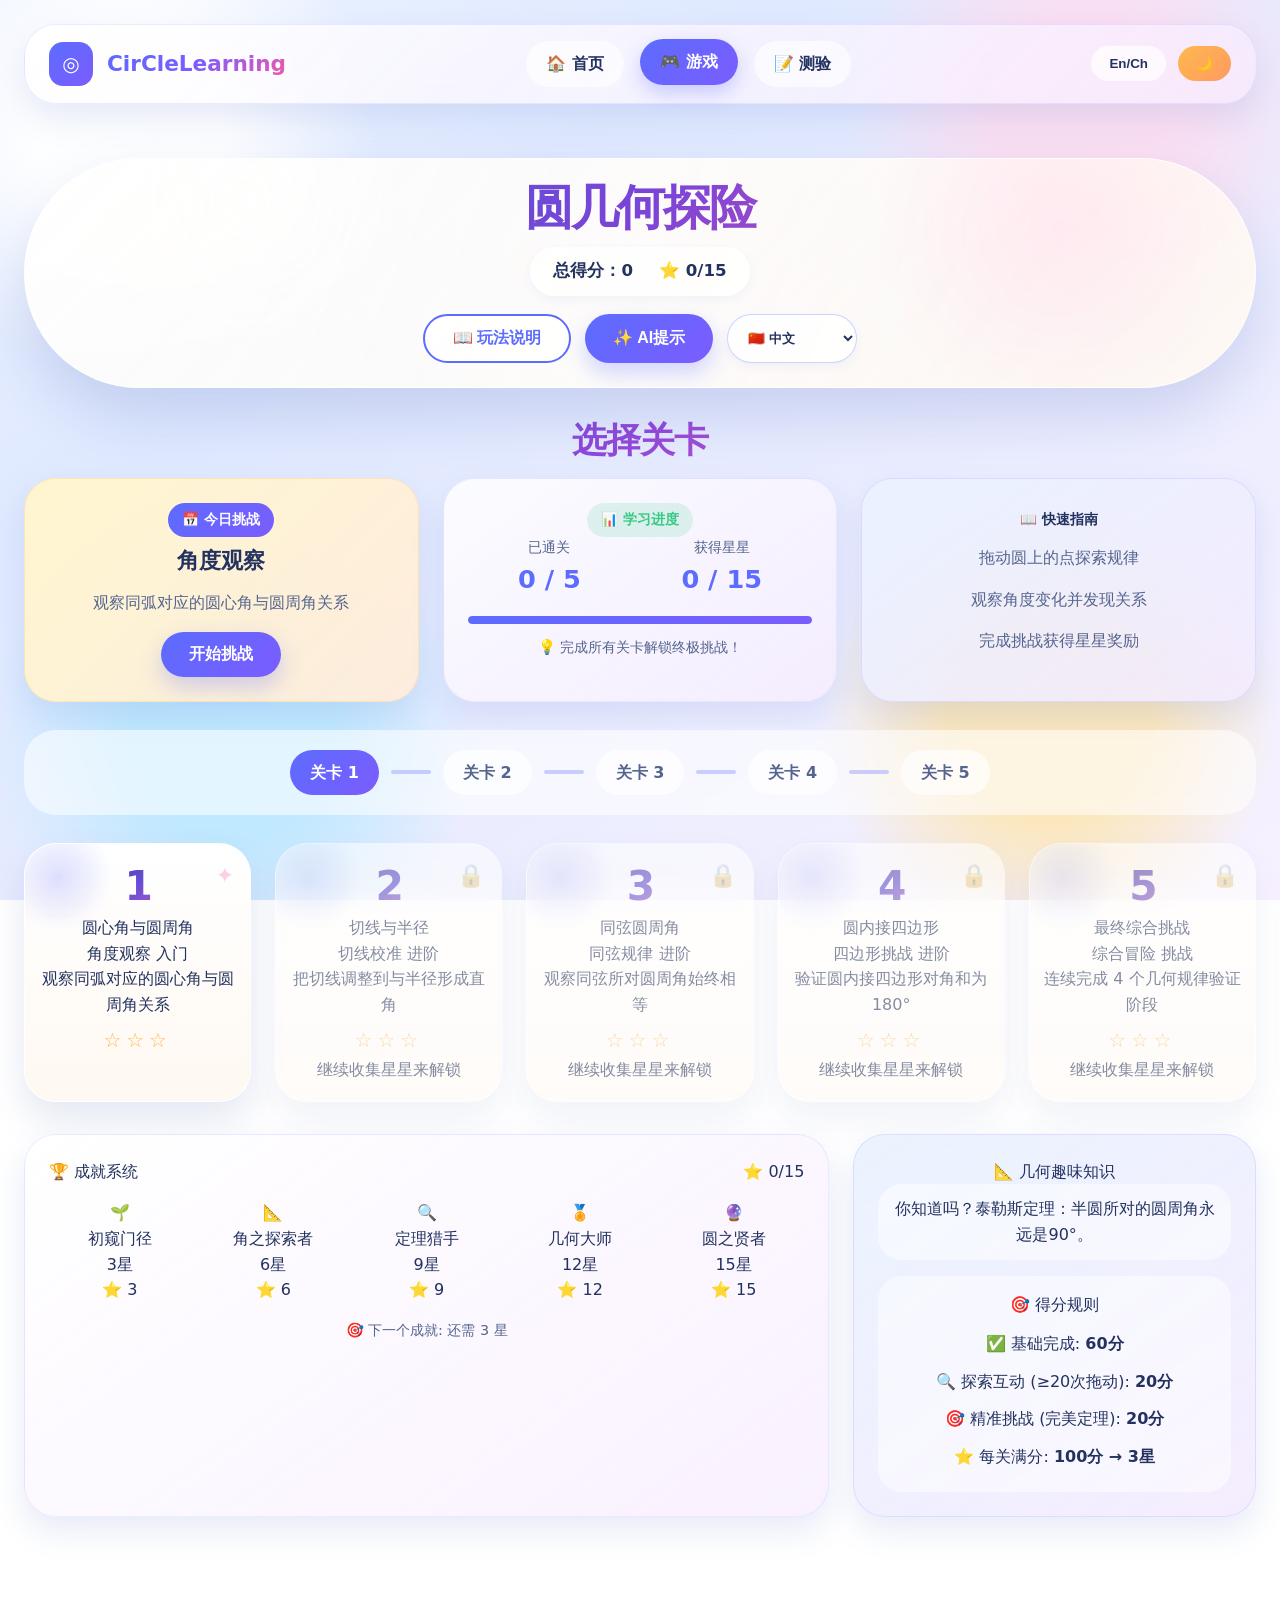
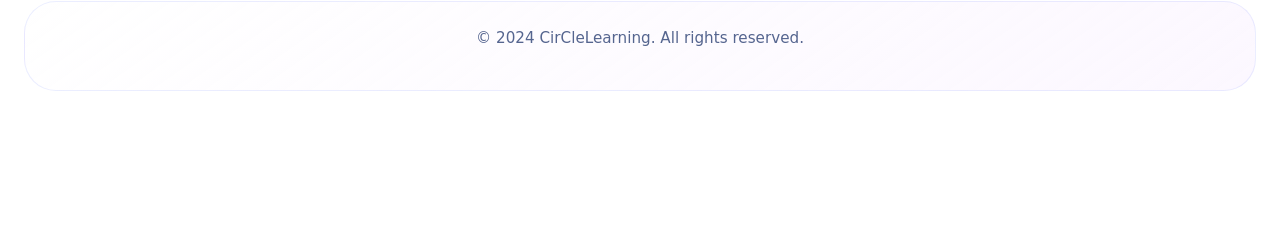
==== commit f9a02717: "Integrated high-contrast mode as global day/night toggle: - Changed is_night to is_high_contrast in " ====
--- a/game.html
+++ b/game.html
@@ -41,7 +41,6 @@
           <div class="control-group">
             <button id="howToPlayBtn" class="btn btn-secondary">📖 玩法说明</button>
             <button id="aiHintBtn" class="btn btn-primary">✨ AI提示</button>
-            <button id="contrastBtn" class="btn btn-outline">🎨 高对比度</button>
             <select id="langSelect">
               <option value="zh" selected>🇨🇳 中文</option>
               <option value="en">🇬🇧 English</option>
--- a/styles/template.css
+++ b/styles/template.css
@@ -517,33 +517,161 @@
    ========================================= */
 
 body.high-contrast {
-  background: #000 !important;
+  background: #0a0a0a !important;
   color: #fff !important;
 }
 
 body.high-contrast .header,
 body.high-contrast .card,
 body.high-contrast .footer {
-  background: #111 !important;
+  background: #1a1a1a !important;
   border-color: #fff !important;
   color: #fff !important;
+  box-shadow: 0 4px 20px rgba(255,255,255,0.1) !important;
+}
+
+body.high-contrast .brand-title {
+  color: #ffd700 !important;
 }
 
 body.high-contrast .nav-links a {
+  background: #222 !important;
+  color: #fff !important;
+  border: 1px solid #fff !important;
+}
+
+body.high-contrast .nav-links a:hover,
+body.high-contrast .nav-links a.active {
+  background: #ffd700 !important;
+  color: #000 !important;
+}
+
+body.high-contrast .btn-primary {
+  background: #ffd700 !important;
+  color: #000 !important;
+  box-shadow: 0 4px 12px rgba(255, 215, 0, 0.3) !important;
+}
+
+body.high-contrast .btn-secondary {
+  background: #222 !important;
+  color: #fff !important;
+  border-color: #fff !important;
+}
+
+body.high-contrast .btn-secondary:hover {
+  background: #fff !important;
+  color: #000 !important;
+}
+
+body.high-contrast .btn-outline {
+  background: transparent !important;
+  color: #fff !important;
+  border-color: #fff !important;
+}
+
+body.high-contrast .btn-outline:hover {
+  background: #fff !important;
+  color: #000 !important;
+}
+
+body.high-contrast .form-control {
+  background: #222 !important;
+  color: #fff !important;
+  border-color: #fff !important;
+}
+
+body.high-contrast .form-control::placeholder {
+  color: #aaa !important;
+}
+
+body.high-contrast h1,
+body.high-contrast h2,
+body.high-contrast h3,
+body.high-contrast h4,
+body.high-contrast h5,
+body.high-contrast h6 {
+  color: #ffd700 !important;
+}
+
+body.high-contrast p {
+  color: #fff !important;
+}
+
+body.high-contrast a {
+  color: #00d4ff !important;
+}
+
+body.high-contrast .badge-primary {
+  background: #ffd700 !important;
+  color: #000 !important;
+}
+
+body.high-contrast .badge-success {
+  background: #00ff00 !important;
+  color: #000 !important;
+}
+
+body.high-contrast .badge-warning {
+  background: #ff8c00 !important;
+  color: #000 !important;
+}
+
+body.high-contrast .badge-danger {
+  background: #ff0000 !important;
+  color: #fff !important;
+}
+
+body.high-contrast .progress-fill {
+  background: #ffd700 !important;
+}
+
+body.high-contrast .rule-content {
+  background: #222 !important;
+  border-color: #ffd700 !important;
+}
+
+body.high-contrast .rule-title {
+  color: #ffd700 !important;
+}
+
+body.high-contrast .rule-text {
+  color: #fff !important;
+}
+
+body.high-contrast .slider-btn {
+  background: #222 !important;
+  color: #fff !important;
+  border: 1px solid #fff !important;
+}
+
+body.high-contrast .slider-btn:hover {
+  background: #fff !important;
+  color: #000 !important;
+}
+
+body.high-contrast .hero-visual {
   background: #1a1a1a !important;
-  color: #fff !important;
-  border-color: #fff !important;
-}
-
-body.high-contrast .btn-primary {
-  background: #ff0 !important;
-  color: #000 !important;
-}
-
-body.high-contrast .form-control {
-  background: #1a1a1a !important;
-  color: #fff !important;
-  border-color: #fff !important;
+}
+
+body.high-contrast .visual-badge {
+  background: #222 !important;
+  color: #ffd700 !important;
+  border: 1px solid #ffd700 !important;
+}
+
+body.high-contrast .status-success {
+  background: rgba(0, 255, 0, 0.2) !important;
+  color: #00ff00 !important;
+}
+
+body.high-contrast .status-error {
+  background: rgba(255, 0, 0, 0.2) !important;
+  color: #ff0000 !important;
+}
+
+body.high-contrast .status-info {
+  background: rgba(0, 212, 255, 0.2) !important;
+  color: #00d4ff !important;
 }
 
 /* =========================================
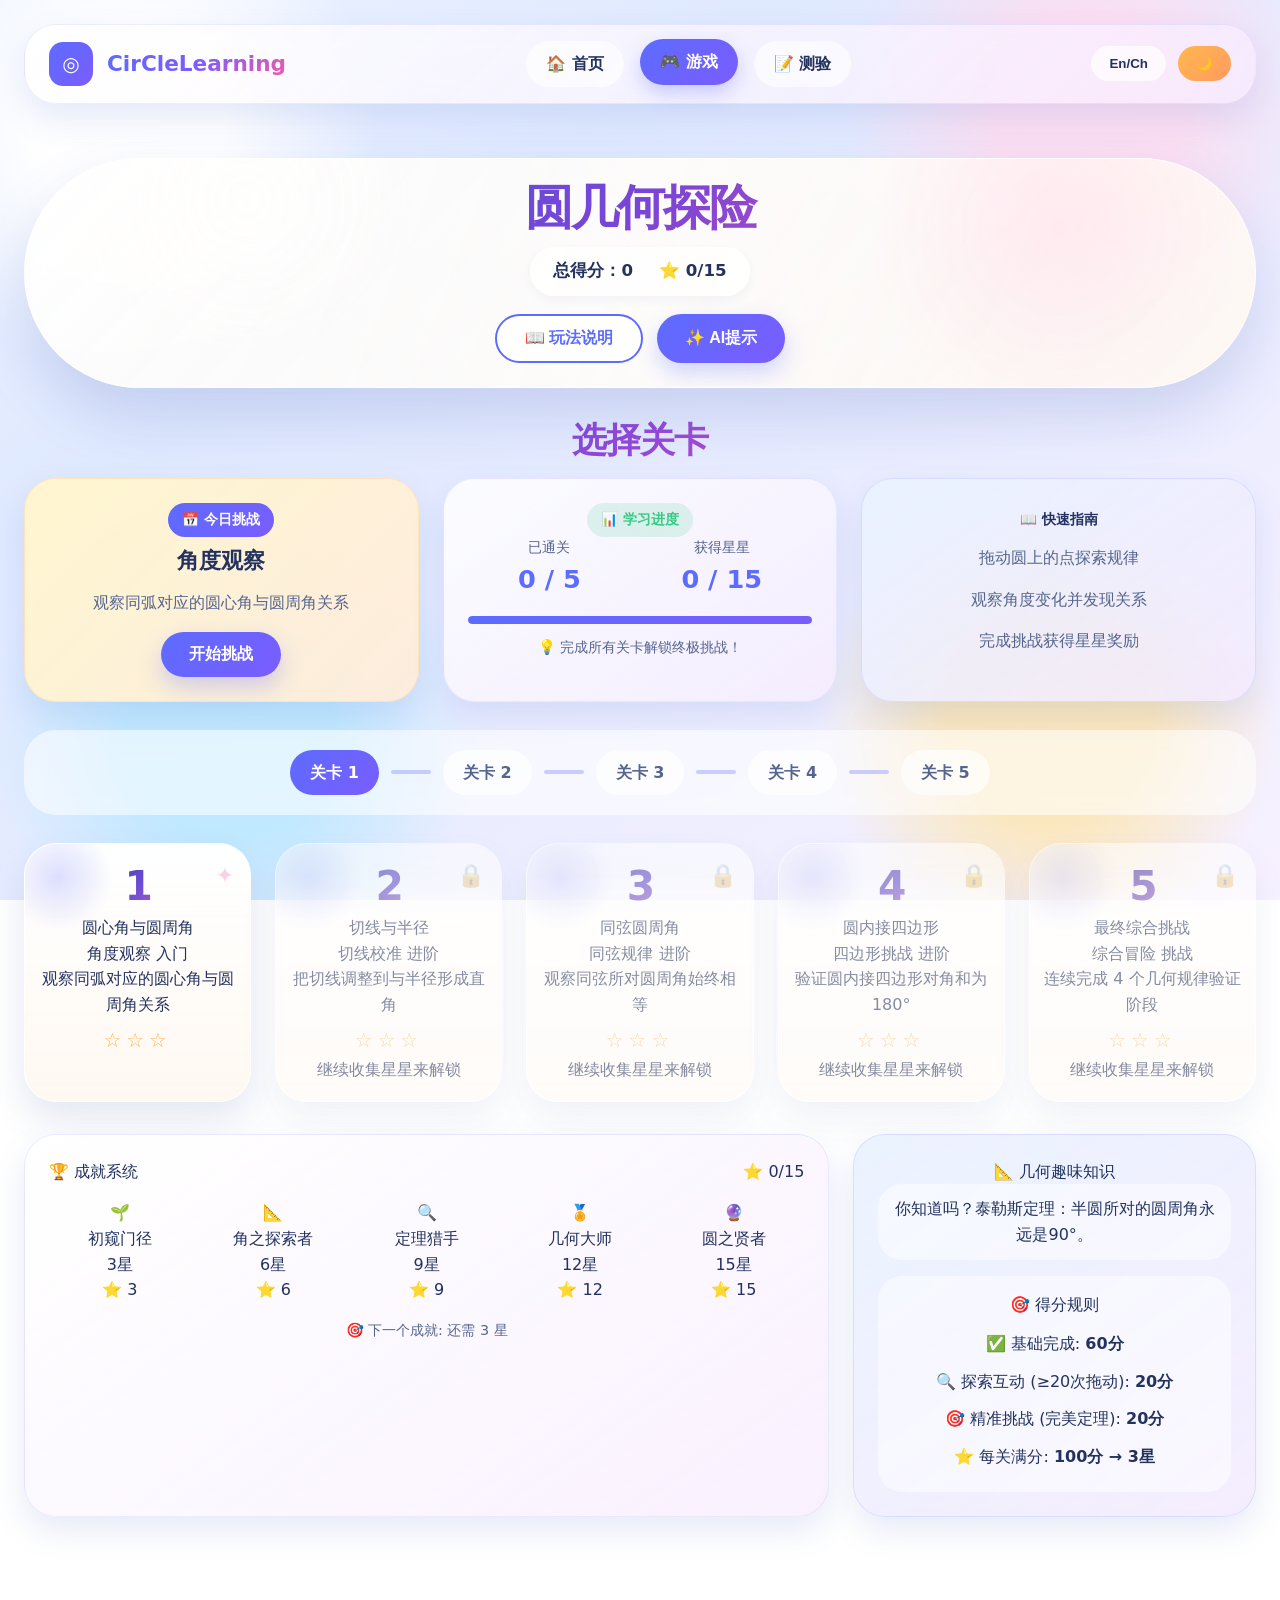
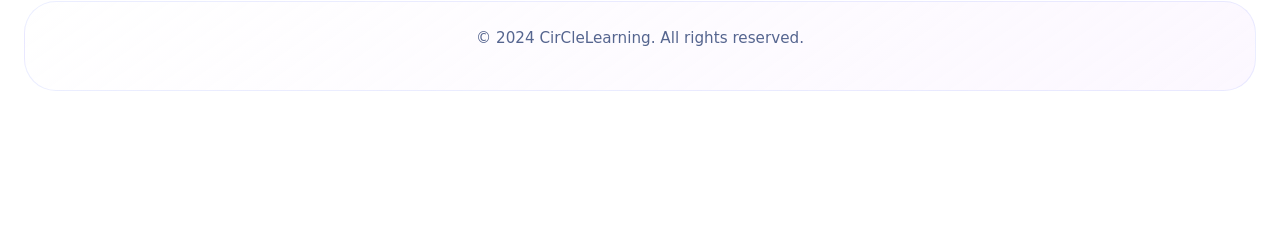
==== commit ee62e770: "Made language toggle global and removed duplicate buttons: - Removed langSelect dropdown from game.h" ====
--- a/game.html
+++ b/game.html
@@ -41,10 +41,6 @@
           <div class="control-group">
             <button id="howToPlayBtn" class="btn btn-secondary">📖 玩法说明</button>
             <button id="aiHintBtn" class="btn btn-primary">✨ AI提示</button>
-            <select id="langSelect">
-              <option value="zh" selected>🇨🇳 中文</option>
-              <option value="en">🇬🇧 English</option>
-            </select>
           </div>
         </header>
 
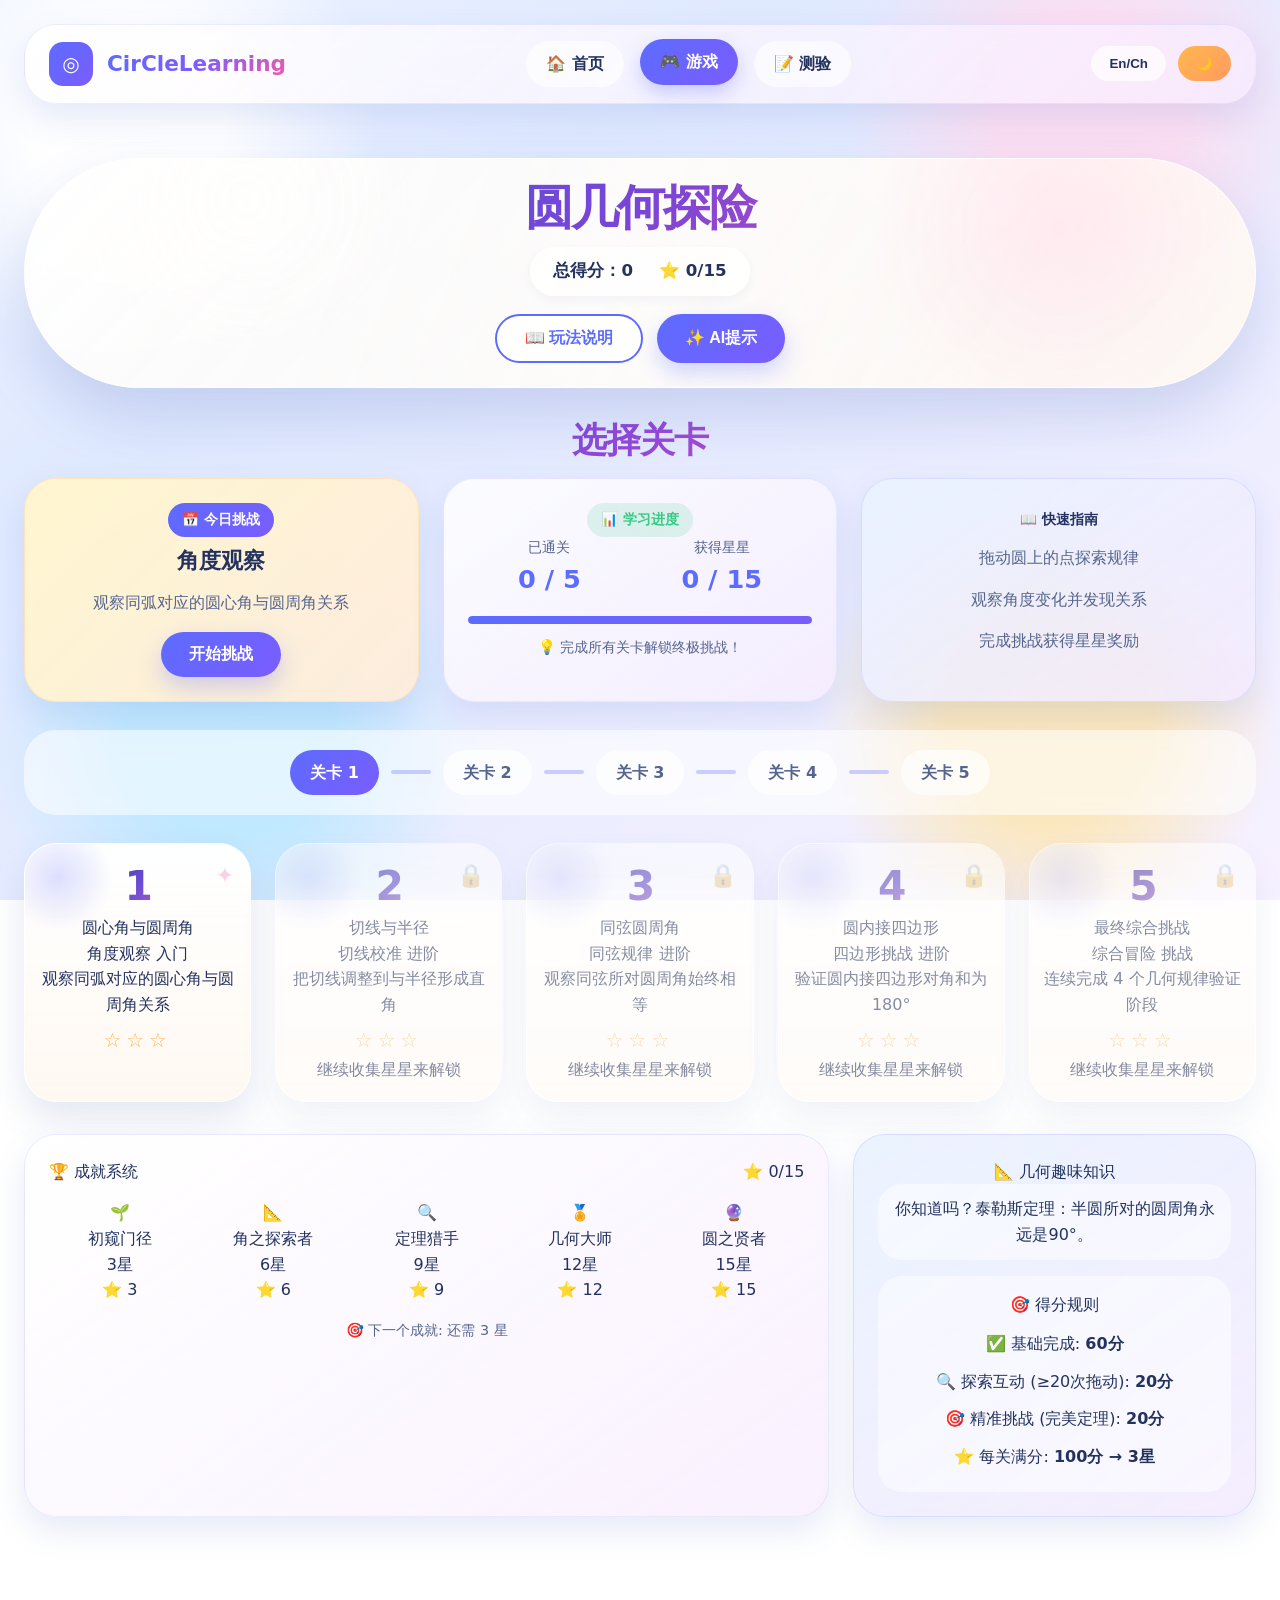
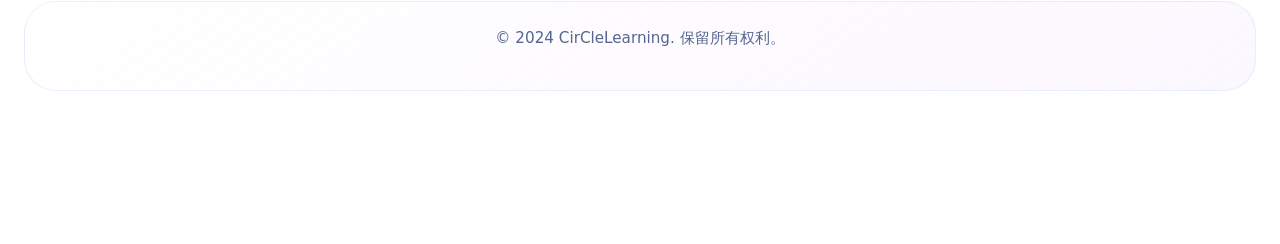
==== commit 4e4cc68f: "Fixed game.html to match index style and Safari compatibility: - Updated HTML structure to match ind" ====
--- a/game.html
+++ b/game.html
@@ -3,9 +3,48 @@
 <head>
   <meta charset="UTF-8" />
   <meta name="viewport" content="width=device-width, initial-scale=1.0" />
-  <title>Circle Geometry Studio - Games</title>
+  <meta name="description" content="Circle Geometry Games - Interactive learning platform for circle theorems" />
+  <meta name="theme-color" content="#5c6cff" />
+  <title>Circle Geometry Studio - 游戏</title>
   <link rel="stylesheet" href="styles/template.css" />
   <link rel="stylesheet" href="styles/game.css" />
+  <style>
+    /* Safari Compatibility Fixes */
+    @supports (-webkit-backdrop-filter: none) {
+      .card {
+        -webkit-backdrop-filter: blur(10px);
+      }
+      
+      .header {
+        -webkit-backdrop-filter: blur(10px);
+      }
+      
+      .footer {
+        -webkit-backdrop-filter: blur(10px);
+      }
+    }
+    
+    /* Safari CSS Grid Fix */
+    @media not all and (min-resolution:.001dpcm) {
+      @supports (-webkit-appearance:none) {
+        .grid-3 {
+          display: -webkit-flex;
+          -webkit-flex-wrap: wrap;
+          -webkit-justify-content: space-between;
+        }
+        
+        .grid-3 > * {
+          -webkit-flex: 0 0 calc(33.333% - 16px);
+          margin-bottom: 24px;
+        }
+      }
+    }
+    
+    /* Safari Canvas Fix */
+    canvas {
+      -webkit-tap-highlight-color: transparent;
+    }
+  </style>
 </head>
 <body>
   <div class="container">
@@ -33,89 +72,89 @@
       <div id="levelThemeBg"></div>
       <div class="game-container">
         <header class="game-header">
-          <h1 id="gameTitle">⚡ 圆几何探险 · 定理游乐园 ⚡</h1>
+          <h1 id="gameTitle" data-zh="⚡ 圆几何探险 · 定理游乐园 ⚡" data-en="⚡ Circle Geometry Adventure ⚡">⚡ 圆几何探险 · 定理游乐园 ⚡</h1>
           <div class="score-board">
-            <span id="totalScoreText">🏆 总得分：0</span>
-            <span id="starCount">⭐ 0/15</span>
+            <span id="totalScoreText" data-zh="🏆 总得分：0" data-en="🏆 Total Score: 0">🏆 总得分：0</span>
+            <span id="starCount" data-zh="⭐ 0/15" data-en="⭐ 0/15">⭐ 0/15</span>
           </div>
           <div class="control-group">
-            <button id="howToPlayBtn" class="btn btn-secondary">📖 玩法说明</button>
-            <button id="aiHintBtn" class="btn btn-primary">✨ AI提示</button>
+            <button id="howToPlayBtn" class="btn btn-secondary" data-zh="📖 玩法说明" data-en="📖 How to Play">📖 玩法说明</button>
+            <button id="aiHintBtn" class="btn btn-primary" data-zh="✨ AI提示" data-en="✨ AI Hint">✨ AI提示</button>
           </div>
         </header>
 
         <div id="levelSelect" class="level-select">
-          <h2 id="selectTitle">🗺️ 选择关卡 · 开启几何之旅</h2>
+          <h2 id="selectTitle" data-zh="🗺️ 选择关卡 · 开启几何之旅" data-en="🗺️ Select Level · Start Geometry Journey">🗺️ 选择关卡 · 开启几何之旅</h2>
          <div class="explore-hub" id="exploreHub">
           <div class="hero-panel today-panel card card-warning">
-            <div class="hero-badge badge badge-primary" id="todayBadge">📅 今日挑战</div>
-            <h3 id="todayTitle">角度观察</h3>
-            <p id="todayDesc">观察同弧对应的圆心角与圆周角关系</p>
-            <button id="todayChallengeBtn" class="btn btn-primary">开始挑战</button>
+            <div class="hero-badge badge badge-primary" id="todayBadge" data-zh="📅 今日挑战" data-en="📅 Today's Challenge">📅 今日挑战</div>
+            <h3 id="todayTitle" data-zh="角度观察" data-en="Angle Observation">角度观察</h3>
+            <p id="todayDesc" data-zh="观察同弧对应的圆心角与圆周角关系" data-en="Observe the relationship between central and inscribed angles">观察同弧对应的圆心角与圆周角关系</p>
+            <button id="todayChallengeBtn" class="btn btn-primary" data-zh="开始挑战" data-en="Start Challenge">开始挑战</button>
           </div>
 
           <div class="hero-panel progress-panel card">
-            <div class="hero-badge badge badge-success" id="progressBadge">📊 学习进度</div>
+            <div class="hero-badge badge badge-success" id="progressBadge" data-zh="📊 学习进度" data-en="📊 Learning Progress">📊 学习进度</div>
             <div class="progress-stats">
               <div class="progress-item">
-                <span class="progress-label" id="levelProgressLabel">已通关</span>
+                <span class="progress-label" id="levelProgressLabel" data-zh="已通关" data-en="Completed">已通关</span>
                 <strong id="levelProgressText">0 / 5</strong>
               </div>
               <div class="progress-item">
-                <span class="progress-label" id="starProgressLabel">获得星星</span>
+                <span class="progress-label" id="starProgressLabel" data-zh="获得星星" data-en="Stars Earned">获得星星</span>
                 <strong id="starProgressText">0 / 15</strong>
               </div>
             </div>
             <div class="progress-bar">
               <div class="progress-fill" id="progressFill"></div>
             </div>
-            <div class="progress-tip" id="progressTip">💡 完成所有关卡解锁终极挑战！</div>
+            <div class="progress-tip" id="progressTip" data-zh="💡 完成所有关卡解锁终极挑战！" data-en="💡 Complete all levels to unlock the ultimate challenge!">💡 完成所有关卡解锁终极挑战！</div>
           </div>
 
           <div class="hero-panel guide-panel card card-info">
-            <div class="hero-badge badge badge-info" id="guideBadge">📖 快速指南</div>
+            <div class="hero-badge badge badge-info" id="guideBadge" data-zh="📖 快速指南" data-en="📖 Quick Guide">📖 快速指南</div>
             <ul class="quick-guide">
-              <li id="guideItem1">拖动圆上的点探索规律</li>
-              <li id="guideItem2">观察角度变化并发现关系</li>
-              <li id="guideItem3">完成挑战获得星星奖励</li>
+              <li id="guideItem1" data-zh="拖动圆上的点探索规律" data-en="Drag points on the circle to explore patterns">拖动圆上的点探索规律</li>
+              <li id="guideItem2" data-zh="观察角度变化并发现关系" data-en="Observe angle changes and discover relationships">观察角度变化并发现关系</li>
+              <li id="guideItem3" data-zh="完成挑战获得星星奖励" data-en="Complete challenges to earn star rewards">完成挑战获得星星奖励</li>
             </ul>
           </div>
         </div>
 
         <div class="level-path-strip" id="levelPathStrip">
-          <span class="path-node active" id="pathNode0">关卡 1</span>
-          <span class="path-line"></span>
-          <span class="path-node" id="pathNode1">关卡 2</span>
-          <span class="path-line"></span>
-          <span class="path-node" id="pathNode2">关卡 3</span>
-          <span class="path-line"></span>
-          <span class="path-node" id="pathNode3">关卡 4</span>
-          <span class="path-line"></span>
-          <span class="path-node" id="pathNode4">关卡 5</span>
+          <span class="path-node active" id="pathNode0" data-zh="关卡 1" data-en="Level 1">关卡 1</span>
+          <span class="path-line"></span>
+          <span class="path-node" id="pathNode1" data-zh="关卡 2" data-en="Level 2">关卡 2</span>
+          <span class="path-line"></span>
+          <span class="path-node" id="pathNode2" data-zh="关卡 3" data-en="Level 3">关卡 3</span>
+          <span class="path-line"></span>
+          <span class="path-node" id="pathNode3" data-zh="关卡 4" data-en="Level 4">关卡 4</span>
+          <span class="path-line"></span>
+          <span class="path-node" id="pathNode4" data-zh="关卡 5" data-en="Level 5">关卡 5</span>
         </div>
             <div class="level-grid" id="levelGrid"></div>
 
             <div class="footer-rich">
               <div class="achievements-compact card">
                 <div class="compact-header">
-                  <span id="achievementsTitle">🏆 成就系统</span>
-                  <span class="stars-progress-small" id="starsTotalDisplay">⭐ 0/15</span>
+                  <span id="achievementsTitle" data-zh="🏆 成就系统" data-en="🏆 Achievement System">🏆 成就系统</span>
+                  <span class="stars-progress-small" id="starsTotalDisplay" data-zh="⭐ 0/15" data-en="⭐ 0/15">⭐ 0/15</span>
                 </div>
                 <div class="compact-grid" id="achievementsList"></div>
                 <div class="next-achievement-hint" id="nextAchievementHint"></div>
               </div>
               <div class="fun-facts-side card card-info">
-                <div class="fun-facts-header" id="funFactsHeader">📐 几何趣味知识</div>
+                <div class="fun-facts-header" id="funFactsHeader" data-zh="📐 几何趣味知识" data-en="📐 Geometry Fun Facts">📐 几何趣味知识</div>
                 <div class="fun-fact-content" id="sideFact">
                   你知道吗？泰勒斯发现半圆所对的圆周角永远是90°。
                 </div>
                 <div class="scoring-rules" id="scoringRulesPanel">
-                  <div class="scoring-header" id="scoringHeader">🎯 得分规则</div>
+                  <div class="scoring-header" id="scoringHeader" data-zh="🎯 得分规则" data-en="🎯 Scoring Rules">🎯 得分规则</div>
                   <ul class="scoring-list" id="scoringList">
-                    <li>✅ 基础完成: <strong>60分</strong></li>
-                    <li>🔍 探索互动 (≥20次拖动): <strong>20分</strong></li>
-                    <li>🎯 精准挑战 (完美定理): <strong>20分</strong></li>
-                    <li>⭐ 每关满分: <strong>100分 → 3星</strong></li>
+                    <li data-zh="✅ 基础完成: <strong>60分</strong>" data-en="✅ Basic Completion: <strong>60 points</strong>">✅ 基础完成: <strong>60分</strong></li>
+                    <li data-zh="🔍 探索互动 (≥20次拖动): <strong>20分</strong>" data-en="🔍 Exploration (≥20 drags): <strong>20 points</strong>">🔍 探索互动 (≥20次拖动): <strong>20分</strong></li>
+                    <li data-zh="🎯 精准挑战 (完美定理): <strong>20分</strong>" data-en="🎯 Precision Challenge: <strong>20 points</strong>">🎯 精准挑战 (完美定理): <strong>20分</strong></li>
+                    <li data-zh="⭐ 每关满分: <strong>100分 → 3星</strong>" data-en="⭐ Full Score per level: <strong>100 points → 3 stars</strong>">⭐ 每关满分: <strong>100分 → 3星</strong></li>
                   </ul>
                 </div>
               </div>
@@ -124,17 +163,17 @@
 
         <div id="gameScreen" class="game-screen hidden">
           <div class="game-top">
-            <button id="backBtn" class="btn btn-secondary">↩️ 返回</button>
-            <h3 id="levelTitle">关卡1</h3>
+            <button id="backBtn" class="btn btn-secondary" data-zh="↩️ 返回" data-en="↩️ Back">↩️ 返回</button>
+            <h3 id="levelTitle" data-zh="关卡1" data-en="Level 1">关卡1</h3>
             <div class="level-info">
-              <span id="currentScore">🎯 得分：0</span>
+              <span id="currentScore" data-zh="🎯 得分：0" data-en="🎯 Score: 0">🎯 得分：0</span>
               <span id="levelStar">☆☆☆</span>
             </div>
           </div>
 
           <div class="mission-box card">
-            <h4 id="missionTitle">📌 任务</h4>
-            <p id="missionDesc">拖动点完成挑战</p>
+            <h4 id="missionTitle" data-zh="📌 任务" data-en="📌 Mission">📌 任务</h4>
+            <p id="missionDesc" data-zh="拖动点完成挑战" data-en="Drag points to complete the challenge">拖动点完成挑战</p>
           </div>
 
           <div class="canvas-container">
@@ -143,31 +182,31 @@
           </div>
 
           <div class="info-box card">
-            <div id="theoremDesc" class="theorem-box">📐 定理展示</div>
+            <div id="theoremDesc" class="theorem-box" data-zh="📐 定理展示" data-en="📐 Theorem Display">📐 定理展示</div>
             <div id="aiHintBox" class="hint-box hidden"></div>
             <div class="data-panel" id="dataDisplay"></div>
             <div class="btn-group">
-              <button id="submitBtn" class="btn btn-primary">✅ 提交挑战</button>
-              <button id="resetLevelBtn" class="btn btn-secondary">🔄 重置关卡</button>
+              <button id="submitBtn" class="btn btn-primary" data-zh="✅ 提交挑战" data-en="✅ Submit Challenge">✅ 提交挑战</button>
+              <button id="resetLevelBtn" class="btn btn-secondary" data-zh="🔄 重置关卡" data-en="🔄 Reset Level">🔄 重置关卡</button>
             </div>
           </div>
         </div>
 
         <div id="resultModal" class="modal hidden">
           <div class="modal-content card">
-            <h2 id="resultTitle">🎉 关卡完成 🎉</h2>
+            <h2 id="resultTitle" data-zh="🎉 关卡完成 🎉" data-en="🎉 Level Complete 🎉">🎉 关卡完成 🎉</h2>
             <div id="resultStar">⭐⭐⭐</div>
-            <p id="resultScore">🏅 最终得分：100</p>
-            <p id="resultDesc">✨ 恭喜你完成挑战 ✨</p>
-            <button id="nextLevelBtn" class="btn btn-primary">🚀 下一关</button>
-            <button id="backToSelectBtn" class="btn btn-secondary">🗂️ 返回关卡选择</button>
+            <p id="resultScore" data-zh="🏅 最终得分：100" data-en="🏅 Final Score: 100">🏅 最终得分：100</p>
+            <p id="resultDesc" data-zh="✨ 恭喜你完成挑战 ✨" data-en="✨ Congratulations! You completed the challenge! ✨">✨ 恭喜你完成挑战 ✨</p>
+            <button id="nextLevelBtn" class="btn btn-primary" data-zh="🚀 下一关" data-en="🚀 Next Level">🚀 下一关</button>
+            <button id="backToSelectBtn" class="btn btn-secondary" data-zh="🗂️ 返回关卡选择" data-en="🗂️ Back to Level Select">🗂️ 返回关卡选择</button>
           </div>
         </div>
 
         <div id="ruleModal" class="modal hidden">
           <div class="modal-content card">
             <span class="close">&times;</span>
-            <h2 id="ruleTitle">🎈 玩法说明</h2>
+            <h2 id="ruleTitle" data-zh="🎈 玩法说明" data-en="🎈 How to Play">🎈 玩法说明</h2>
             <div id="ruleContent"></div>
           </div>
         </div>
@@ -176,7 +215,7 @@
 
     <!-- Footer -->
     <footer class="footer">
-      <p>© 2024 CirCleLearning. All rights reserved.</p>
+      <p data-zh="© 2024 CirCleLearning. 保留所有权利。" data-en="© 2024 CirCleLearning. All rights reserved.">© 2024 CirCleLearning. 保留所有权利。</p>
     </footer>
   </div>
   <script src="assets/app.js"></script>
--- a/styles/template.css
+++ b/styles/template.css
@@ -11,22 +11,48 @@
   --theme-green: #39c985;
   --theme-cyan: #7ed7ff;
   
-  /* Background Colors */
+  /* Background Colors - Light Mode */
   --bg-gradient-start: #edf3ff;
   --bg-gradient-mid: #dfe9ff;
   --bg-gradient-end: #f7f1ff;
-  --bg-white: #ffffff;
-  
-  /* Text Colors */
+  --bg-card: #ffffff;
+  --bg-surface: #fafbfc;
+  --bg-hover: #f0f4ff;
+  
+  /* Text Colors - Light Mode */
   --text-primary: #23325f;
   --text-secondary: #55658f;
   --text-muted: #7d88a8;
-  
-  /* Border & Shadow */
+  --text-inverse: #ffffff;
+  
+  /* Border & Shadow - Light Mode */
+  --border-color: rgba(132, 152, 255, 0.16);
   --border-light: rgba(132, 152, 255, 0.16);
   --shadow-sm: 0 8px 20px rgba(88, 110, 196, 0.1);
   --shadow-md: 0 14px 32px rgba(88, 110, 196, 0.14);
   --shadow-lg: 0 24px 48px rgba(88, 110, 196, 0.18);
+  
+  /* Dark Mode Colors */
+  --dark-bg-body: #0a0a0f;
+  --dark-bg-card: #14141f;
+  --dark-bg-surface: #1a1a24;
+  --dark-bg-hover: #252532;
+  
+  --dark-text-primary: #ffffff;
+  --dark-text-secondary: #a0a8c0;
+  --dark-text-muted: #6b728a;
+  --dark-text-inverse: #0a0a0f;
+  
+  --dark-border-color: rgba(255, 255, 255, 0.1);
+  --dark-border-light: rgba(255, 255, 255, 0.08);
+  --dark-shadow-sm: 0 8px 20px rgba(0, 0, 0, 0.3);
+  --dark-shadow-md: 0 14px 32px rgba(0, 0, 0, 0.4);
+  --dark-shadow-lg: 0 24px 48px rgba(0, 0, 0, 0.5);
+  
+  --dark-accent-gold: #ffd700;
+  --dark-accent-cyan: #00ffff;
+  --dark-accent-green: #00ff88;
+  --dark-accent-red: #ff4444;
   
   /* Border Radius */
   --radius-sm: 16px;
@@ -517,71 +543,102 @@
    ========================================= */
 
 body.high-contrast {
-  background: #0a0a0a !important;
-  color: #fff !important;
+  background: var(--dark-bg-body) !important;
+  color: var(--dark-text-primary) !important;
+}
+
+body.high-contrast * {
+  background-color: transparent !important;
+  border-color: rgba(255, 255, 255, 0.15) !important;
 }
 
 body.high-contrast .header,
 body.high-contrast .card,
-body.high-contrast .footer {
-  background: #1a1a1a !important;
-  border-color: #fff !important;
-  color: #fff !important;
-  box-shadow: 0 4px 20px rgba(255,255,255,0.1) !important;
+body.high-contrast .footer,
+body.high-contrast .hero-content,
+body.high-contrast .features-grid,
+body.high-contrast .rules-section,
+body.high-contrast .ai-section,
+body.high-contrast .contact-section {
+  background: var(--dark-bg-card) !important;
+  border-color: rgba(255, 255, 255, 0.15) !important;
+  color: var(--dark-text-primary) !important;
+  box-shadow: var(--dark-shadow-md) !important;
+}
+
+body.high-contrast .hero-visual,
+body.high-contrast .geogebra-wrapper,
+body.high-contrast .ggb-element {
+  background: var(--dark-bg-body) !important;
 }
 
 body.high-contrast .brand-title {
-  color: #ffd700 !important;
+  color: var(--dark-accent-gold) !important;
+  text-shadow: 0 0 10px rgba(255, 215, 0, 0.5) !important;
 }
 
 body.high-contrast .nav-links a {
-  background: #222 !important;
-  color: #fff !important;
-  border: 1px solid #fff !important;
+  background: var(--dark-bg-surface) !important;
+  color: var(--dark-text-primary) !important;
+  border: 2px solid rgba(255, 255, 255, 0.3) !important;
 }
 
 body.high-contrast .nav-links a:hover,
 body.high-contrast .nav-links a.active {
-  background: #ffd700 !important;
-  color: #000 !important;
+  background: var(--dark-accent-gold) !important;
+  color: var(--dark-text-inverse) !important;
+  border-color: var(--dark-accent-gold) !important;
 }
 
 body.high-contrast .btn-primary {
-  background: #ffd700 !important;
-  color: #000 !important;
-  box-shadow: 0 4px 12px rgba(255, 215, 0, 0.3) !important;
+  background: var(--dark-accent-gold) !important;
+  color: var(--dark-text-inverse) !important;
+  border-color: var(--dark-accent-gold) !important;
+  box-shadow: 0 0 20px rgba(255, 215, 0, 0.5) !important;
+}
+
+body.high-contrast .btn-primary:hover {
+  background: #ffff00 !important;
+  box-shadow: 0 0 30px rgba(255, 255, 0, 0.7) !important;
 }
 
 body.high-contrast .btn-secondary {
-  background: #222 !important;
-  color: #fff !important;
-  border-color: #fff !important;
+  background: var(--dark-bg-surface) !important;
+  color: var(--dark-text-primary) !important;
+  border-color: rgba(255, 255, 255, 0.3) !important;
 }
 
 body.high-contrast .btn-secondary:hover {
-  background: #fff !important;
-  color: #000 !important;
+  background: var(--dark-text-primary) !important;
+  color: var(--dark-text-inverse) !important;
+  border-color: var(--dark-text-primary) !important;
 }
 
 body.high-contrast .btn-outline {
   background: transparent !important;
-  color: #fff !important;
-  border-color: #fff !important;
+  color: var(--dark-text-primary) !important;
+  border-color: rgba(255, 255, 255, 0.3) !important;
 }
 
 body.high-contrast .btn-outline:hover {
-  background: #fff !important;
-  color: #000 !important;
+  background: var(--dark-text-primary) !important;
+  color: var(--dark-text-inverse) !important;
+  border-color: var(--dark-text-primary) !important;
 }
 
 body.high-contrast .form-control {
-  background: #222 !important;
-  color: #fff !important;
-  border-color: #fff !important;
+  background: var(--dark-bg-surface) !important;
+  color: var(--dark-text-primary) !important;
+  border-color: rgba(255, 255, 255, 0.3) !important;
+}
+
+body.high-contrast .form-control:focus {
+  border-color: var(--dark-accent-gold) !important;
+  box-shadow: 0 0 15px rgba(255, 215, 0, 0.5) !important;
 }
 
 body.high-contrast .form-control::placeholder {
-  color: #aaa !important;
+  color: var(--dark-text-muted) !important;
 }
 
 body.high-contrast h1,
@@ -590,88 +647,128 @@
 body.high-contrast h4,
 body.high-contrast h5,
 body.high-contrast h6 {
-  color: #ffd700 !important;
-}
-
-body.high-contrast p {
-  color: #fff !important;
+  color: var(--dark-accent-gold) !important;
+  text-shadow: 0 0 10px rgba(255, 215, 0, 0.3) !important;
+}
+
+body.high-contrast p,
+body.high-contrast li,
+body.high-contrast span {
+  color: var(--dark-text-primary) !important;
 }
 
 body.high-contrast a {
-  color: #00d4ff !important;
+  color: var(--dark-accent-cyan) !important;
+}
+
+body.high-contrast a:hover {
+  color: var(--dark-accent-gold) !important;
 }
 
 body.high-contrast .badge-primary {
-  background: #ffd700 !important;
-  color: #000 !important;
+  background: var(--dark-accent-gold) !important;
+  color: var(--dark-text-inverse) !important;
 }
 
 body.high-contrast .badge-success {
-  background: #00ff00 !important;
-  color: #000 !important;
+  background: var(--dark-accent-green) !important;
+  color: var(--dark-text-inverse) !important;
 }
 
 body.high-contrast .badge-warning {
   background: #ff8c00 !important;
-  color: #000 !important;
+  color: var(--dark-text-inverse) !important;
 }
 
 body.high-contrast .badge-danger {
-  background: #ff0000 !important;
-  color: #fff !important;
+  background: var(--dark-accent-red) !important;
+  color: var(--dark-text-primary) !important;
 }
 
 body.high-contrast .progress-fill {
-  background: #ffd700 !important;
+  background: var(--dark-accent-gold) !important;
+  box-shadow: 0 0 10px rgba(255, 215, 0, 0.5) !important;
 }
 
 body.high-contrast .rule-content {
-  background: #222 !important;
-  border-color: #ffd700 !important;
+  background: var(--dark-bg-surface) !important;
+  border-color: var(--dark-accent-gold) !important;
 }
 
 body.high-contrast .rule-title {
-  color: #ffd700 !important;
+  color: var(--dark-accent-gold) !important;
 }
 
 body.high-contrast .rule-text {
-  color: #fff !important;
+  color: var(--dark-text-primary) !important;
 }
 
 body.high-contrast .slider-btn {
-  background: #222 !important;
-  color: #fff !important;
-  border: 1px solid #fff !important;
+  background: var(--dark-bg-surface) !important;
+  color: var(--dark-text-primary) !important;
+  border: 2px solid rgba(255, 255, 255, 0.3) !important;
 }
 
 body.high-contrast .slider-btn:hover {
-  background: #fff !important;
-  color: #000 !important;
-}
-
-body.high-contrast .hero-visual {
-  background: #1a1a1a !important;
+  background: var(--dark-text-primary) !important;
+  color: var(--dark-text-inverse) !important;
 }
 
 body.high-contrast .visual-badge {
-  background: #222 !important;
-  color: #ffd700 !important;
-  border: 1px solid #ffd700 !important;
+  background: var(--dark-bg-surface) !important;
+  color: var(--dark-accent-gold) !important;
+  border: 2px solid var(--dark-accent-gold) !important;
 }
 
 body.high-contrast .status-success {
-  background: rgba(0, 255, 0, 0.2) !important;
-  color: #00ff00 !important;
+  background: rgba(0, 255, 136, 0.15) !important;
+  color: var(--dark-accent-green) !important;
+  border-color: var(--dark-accent-green) !important;
 }
 
 body.high-contrast .status-error {
-  background: rgba(255, 0, 0, 0.2) !important;
-  color: #ff0000 !important;
+  background: rgba(255, 68, 68, 0.15) !important;
+  color: var(--dark-accent-red) !important;
+  border-color: var(--dark-accent-red) !important;
 }
 
 body.high-contrast .status-info {
-  background: rgba(0, 212, 255, 0.2) !important;
-  color: #00d4ff !important;
+  background: rgba(0, 255, 255, 0.15) !important;
+  color: var(--dark-accent-cyan) !important;
+  border-color: var(--dark-accent-cyan) !important;
+}
+
+body.high-contrast .feature-card {
+  background: var(--dark-bg-card) !important;
+  border-color: rgba(255, 255, 255, 0.15) !important;
+}
+
+body.high-contrast .feature-card:hover {
+  background: var(--dark-bg-surface) !important;
+  border-color: var(--dark-accent-gold) !important;
+}
+
+body.high-contrast .feature-icon {
+  color: var(--dark-accent-gold) !important;
+}
+
+body.high-contrast input[type="text"],
+body.high-contrast input[type="email"],
+body.high-contrast textarea {
+  background: var(--dark-bg-surface) !important;
+  color: var(--dark-text-primary) !important;
+  border-color: rgba(255, 255, 255, 0.3) !important;
+}
+
+body.high-contrast select {
+  background: var(--dark-bg-surface) !important;
+  color: var(--dark-text-primary) !important;
+  border-color: rgba(255, 255, 255, 0.3) !important;
+}
+
+body.high-contrast option {
+  background: var(--dark-bg-surface) !important;
+  color: var(--dark-text-primary) !important;
 }
 
 /* =========================================
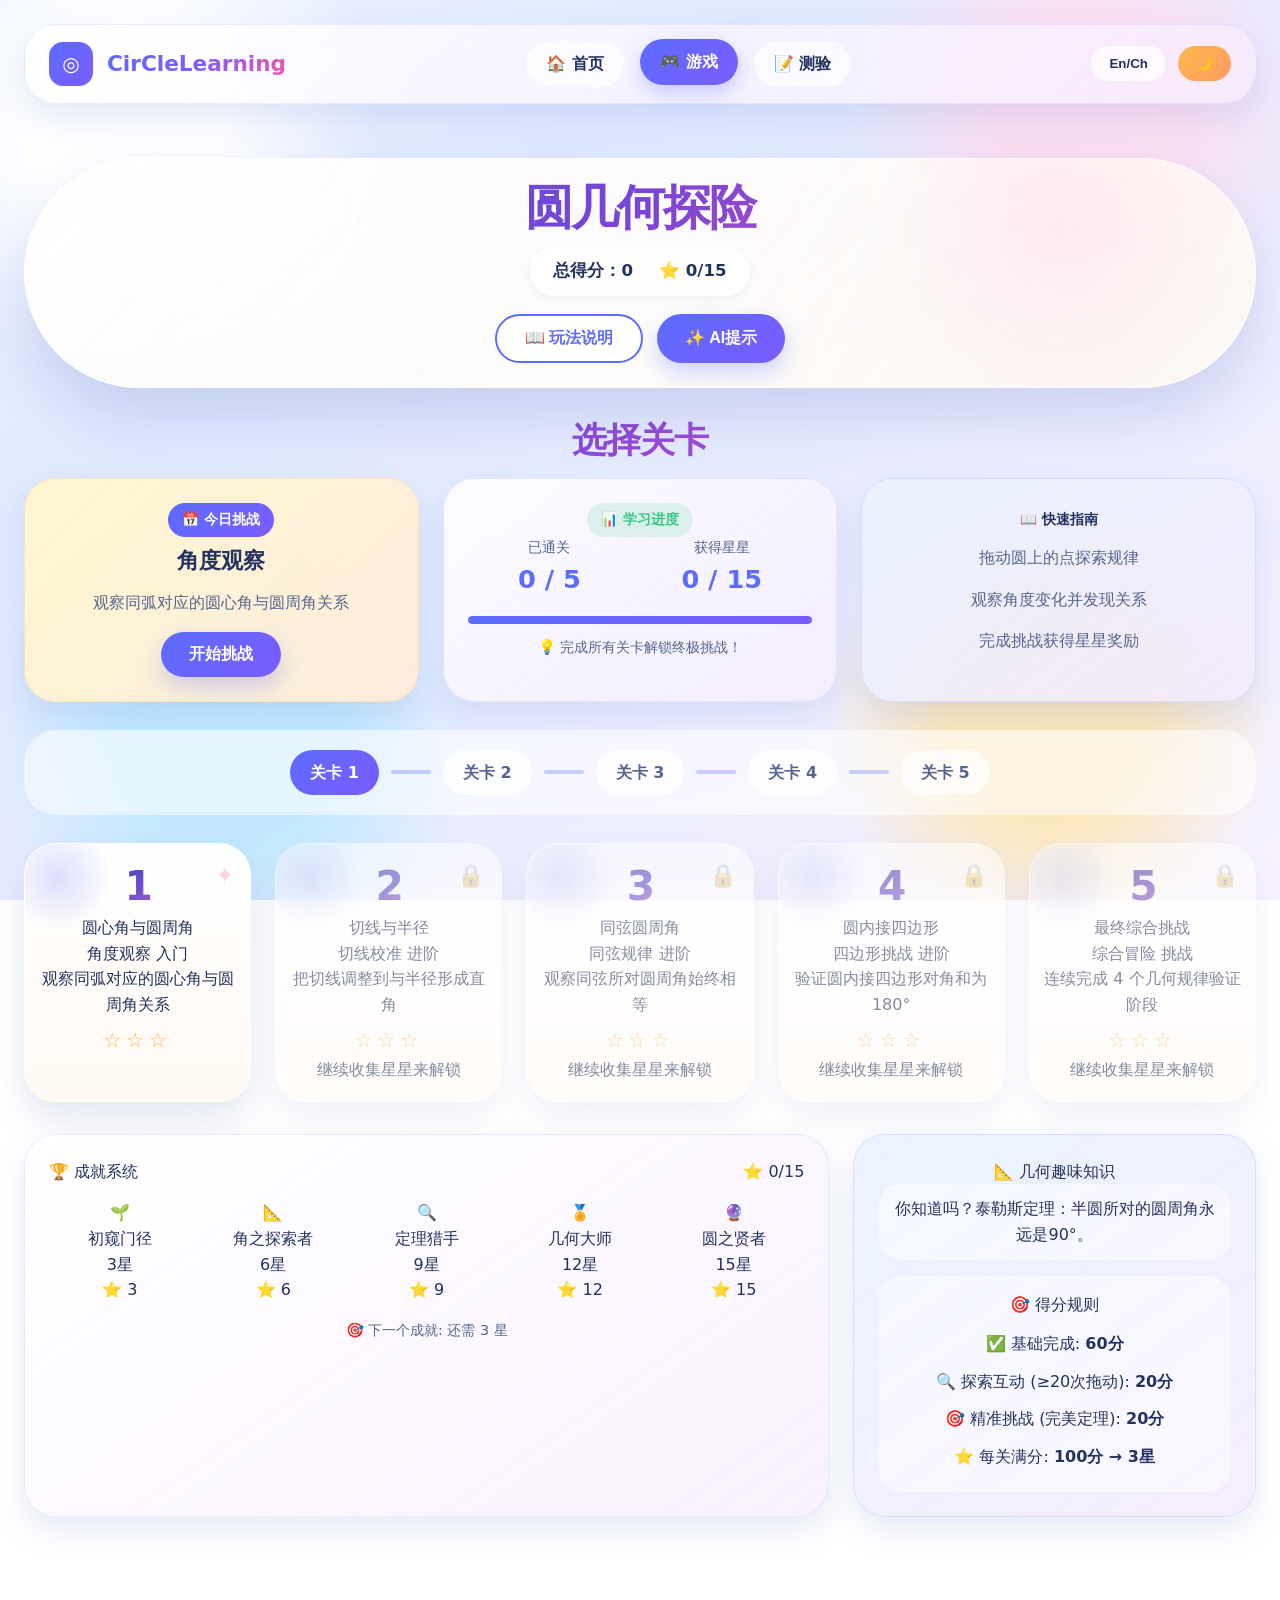
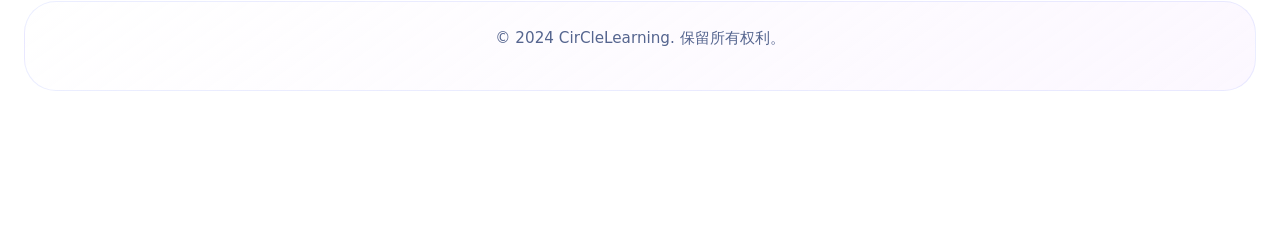
==== commit e6122801: "Added GeoGebra integration to game.html: - Added GeoGebra script reference - Added GeoGebra initiali" ====
--- a/game.html
+++ b/game.html
@@ -218,6 +218,7 @@
       <p data-zh="© 2024 CirCleLearning. 保留所有权利。" data-en="© 2024 CirCleLearning. All rights reserved.">© 2024 CirCleLearning. 保留所有权利。</p>
     </footer>
   </div>
+  <script src="https://cdn.geogebra.org/apps/deployggb.js"></script>
   <script src="assets/app.js"></script>
   <script src="assets/game.js"></script>
 </body>
